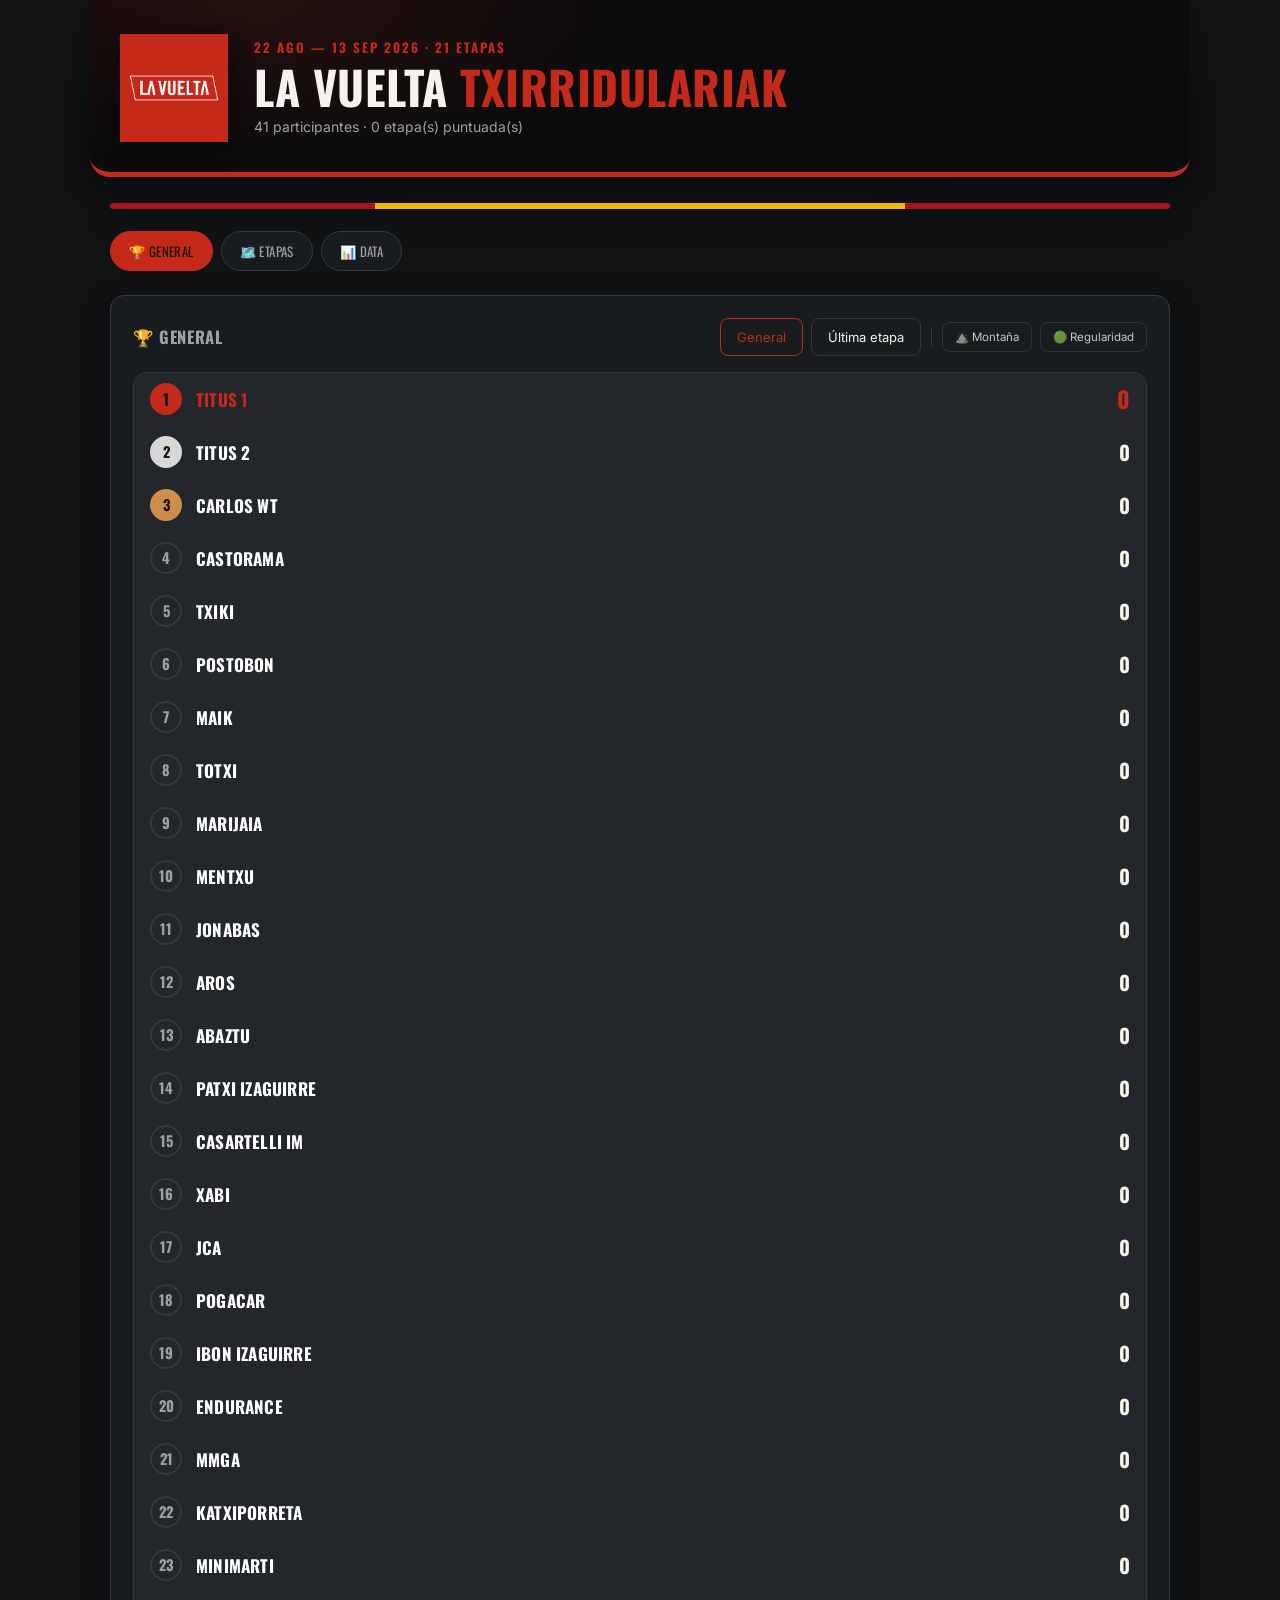
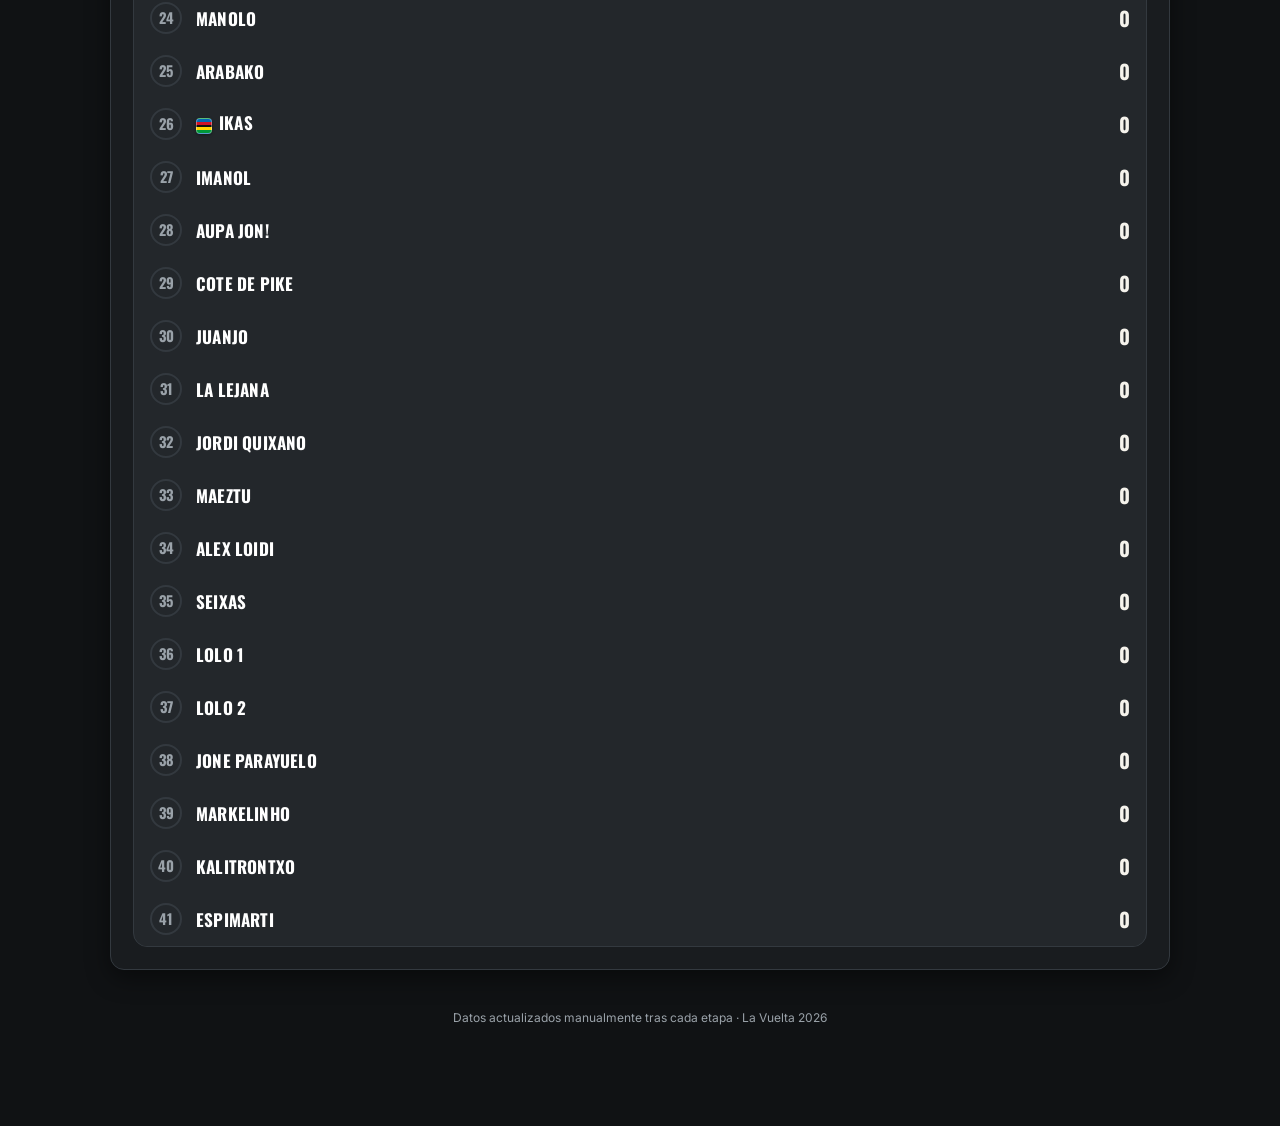
==== index.html @ 0da2d160 "Add files via upload" ====
<!DOCTYPE html>
<html lang="es">
<head>
<meta charset="UTF-8">
<meta name="viewport" content="width=device-width, initial-scale=1.0, viewport-fit=cover">
<title>Porra La Vuelta 2026</title>
<link rel="icon" href="[data-uri]">
<link rel="stylesheet" href="estilo.css">
</head>
<body>
<div class="envolvente">

  <div class="hero">
    <img class="logo" src="[data-uri]" alt="La Vuelta">
    <div class="hero-texto">
      <div class="fechas-tour">22 ago — 13 sep 2026 · 21 etapas</div>
      <h1 class="titulo-app">LA VUELTA<span> TXIRRIDULARIAK</span></h1>
      <div class="subtitulo" id="subtitulo-estado">Cargando datos...</div>
    </div>
  </div>
  <div class="franja-espana"></div>

  <nav class="pestañas">
    <button class="activa" data-tab="general">🏆 General</button>
    <button data-tab="calendario">🗺️ Etapas</button>
    <button data-tab="data">📊 Data</button>
  </nav>

  <div id="vista-general" class="vista">
    <div class="tarjeta">
      <div style="display:flex; justify-content:space-between; align-items:center; flex-wrap:wrap; gap:10px; margin-bottom:16px;">
        <h2 style="margin:0" id="titulo-clasificacion">🏆 Clasificación</h2>
        <div style="display:flex; gap:8px; flex-wrap:wrap; align-items:center;">
          <button class="secundaria" id="btn-clas-general" onclick="cambiarClasificacion('general')">General</button>
          <button class="secundaria" id="btn-clas-ultima" onclick="cambiarClasificacion('ultima')">Última etapa</button>
          <span style="width:1px; height:20px; background:var(--linea); margin:0 2px;"></span>
          <button class="secundaria menor" id="btn-clas-montana" onclick="cambiarClasificacion('montana')">⛰️ Montaña</button>
          <button class="secundaria menor" id="btn-clas-regularidad" onclick="cambiarClasificacion('regularidad')">🟢 Regularidad</button>
        </div>
      </div>
      <div id="tabla-general">Cargando…</div>
    </div>
  </div>

  <div id="vista-calendario" class="vista" style="display:none">
    <div class="tarjeta">
      <h2>🗺️ Etapas — La Vuelta 2026</h2>
      <div id="lista-calendario" class="lista-calendario">Cargando…</div>
    </div>
    <div class="tarjeta" id="tarjeta-detalle-etapa">
      <h2>🚴 Detalle de la etapa</h2>
      <div class="grid-form" style="margin-bottom:16px; max-width:340px;">
        <select id="selector-etapa"></select>
      </div>
      <div id="detalle-etapa"><p class="mini">Elige una etapa arriba, o haz clic directamente en una del listado.</p></div>
    </div>
  </div>

  <div id="vista-data" class="vista" style="display:none">
    <div class="tarjeta">
      <div style="display:flex; gap:8px; margin-bottom:18px; flex-wrap:wrap;">
        <button class="sub-tab lunares" id="btn-data-kom" onclick="cambiarSubData('kom')">⛰️ KOM</button>
        <button class="sub-tab rojo" id="btn-data-idealteam" onclick="cambiarSubData('idealteam')">🧠 Equipo ideal</button>
        <button class="sub-tab verde" id="btn-data-buscador" onclick="cambiarSubData('buscador')">🔍 ¿Quién tiene a...?</button>
        <button class="sub-tab equipo" id="btn-data-participantes" onclick="cambiarSubData('participantes')">👥 Participantes</button>
        <button class="sub-tab naranja" id="btn-data-sorpresa" onclick="cambiarSubData('sorpresa')">🎁 Sorpresa</button>
        <button class="sub-tab morado" id="btn-data-rentabilidad" onclick="cambiarSubData('rentabilidad')">💰 Rentabilidad</button>
        <button class="sub-tab navy" id="btn-data-var" onclick="cambiarSubData('var')">
          <svg width="17" height="15" viewBox="0 0 18 16" style="vertical-align:middle; margin-right:5px;">
            <rect x="0.5" y="0.5" width="17" height="11.5" rx="1.2" fill="#fff" stroke="#1c3f5f" stroke-width="1.4"/>
            <text x="9" y="9.2" font-size="5.2" font-weight="700" fill="#1c3f5f" text-anchor="middle" font-family="Arial, sans-serif">VAR</text>
            <polygon points="6,12.3 12,12.3 13.5,15.2 4.5,15.2" fill="#1c3f5f"/>
          </svg>VAR
        </button>
        <button class="sub-tab neutro" id="btn-data-sistema" onclick="cambiarSubData('sistema')">📖 Sistema de puntos</button>
      </div>

      <div id="sub-data-kom" class="sub-data">
        <h2 style="margin-top:0">⛰️ Ranking KOM — puntos por corredor</h2>
        <p class="mini" style="margin-top:-8px; margin-bottom:14px;">Quién está sumando más puntos con los criterios de la porra, sea de quien sea su equipo fantasy.</p>
        <div style="display:flex; gap:8px; margin-bottom:16px;">
          <button class="secundaria" id="btn-kom-corredores" onclick="cambiarKom('corredores')">Corredores</button>
          <button class="secundaria" id="btn-kom-equipos" onclick="cambiarKom('equipos')">Equipos</button>
        </div>
        <div id="tabla-kom">Cargando…</div>
      </div>

      <div id="sub-data-idealteam" class="sub-data" style="display:none">
        <h2 style="margin-top:0">🧠 Equipo ideal</h2>
        <p class="mini" style="margin-top:-8px; margin-bottom:14px;">Los 9 corredores (≤2000 pts) + 3 equipos que más puntos habrían dado.</p>
        <div style="display:flex; gap:8px; margin-bottom:16px;">
          <button class="secundaria" id="btn-ideal-etapa" onclick="cambiarModoIdeal('etapa')">De una etapa</button>
          <button class="secundaria" id="btn-ideal-acumulado" onclick="cambiarModoIdeal('acumulado')">Acumulado (Vuelta)</button>
        </div>
        <div class="grid-form" id="selector-ideal-etapa-wrap" style="margin-bottom:16px; max-width:320px;">
          <select id="selector-ideal-etapa" onchange="pintarEquipoIdeal()"></select>
        </div>
        <div id="contenido-equipo-ideal">Cargando…</div>
      </div>

      <div id="sub-data-participantes" class="sub-data" style="display:none">
        <h2 style="margin-top:0">👥 Ficha de participante</h2>
        <div class="grid-form" style="margin-bottom:16px; max-width:320px;">
          <select id="selector-participante"></select>
        </div>
        <div style="display:flex; gap:8px; margin-bottom:16px;">
          <button class="secundaria" id="btn-part-resumen" onclick="cambiarVistaParticipante('resumen')">Resumen</button>
          <button class="secundaria" id="btn-part-equipo" onclick="cambiarVistaParticipante('equipo')">👥 Equipo</button>
          <button class="secundaria" id="btn-part-analitica" onclick="cambiarVistaParticipante('analitica')">📊 Analítica</button>
        </div>
        <div id="detalle-participante"></div>
      </div>

      <div id="sub-data-buscador" class="sub-data" style="display:none">
        <h2 style="margin-top:0">🔍 ¿Qué participantes tienen a...?</h2>
        <p class="mini" style="margin-top:-8px; margin-bottom:14px;">Escribe un corredor real y descubre quién lo lleva en su equipo.</p>
        <div class="grid-form" style="margin-bottom:16px; max-width:320px;">
          <input type="text" id="buscador-corredor" list="lista-corredores-publica" placeholder="Ej: Pogačar" oninput="buscarCorredor()">
          <datalist id="lista-corredores-publica"></datalist>
          <datalist id="lista-equipos-publica"></datalist>
        </div>
        <div id="resultado-buscador"></div>
      </div>

      <div id="sub-data-sorpresa" class="sub-data" style="display:none">
        <h2 style="margin-top:0">🎁 Top 10 corredores SORPRESA</h2>
        <p class="mini" style="margin-top:-8px; margin-bottom:14px;">Corredores que han sumado puntos con los criterios de la porra, pero que <strong>nadie</strong> ha seleccionado en su equipo — puntos que se han quedado sin dueño.</p>
        <div id="tabla-sorpresa">Cargando…</div>
      </div>

      <div id="sub-data-rentabilidad" class="sub-data" style="display:none">
        <h2 style="margin-top:0">💰 Rentabilidad — puntos por precio</h2>
        <p class="mini" style="margin-top:-8px; margin-bottom:14px;">Quién ha dado más puntos por cada punto de precio invertido.</p>
        <div style="display:flex; gap:8px; margin-bottom:16px;">
          <button class="secundaria" id="btn-rent-general" onclick="cambiarRentabilidad('general')">Ranking general</button>
          <button class="secundaria" id="btn-rent-tramo" onclick="cambiarRentabilidad('tramo')">Por tramo de precio</button>
        </div>
        <div id="tabla-rentabilidad">Cargando…</div>
      </div>

      <div id="sub-data-var" class="sub-data" style="display:none">
        <h2 style="margin-top:0">🖥️ VAR — comprobador de puntos</h2>
        <p class="mini" style="margin-top:-8px; margin-bottom:14px;">Repasa etapa a etapa de dónde sale cada punto — de un corredor, un equipo o un participante.</p>
        <div style="display:flex; gap:8px; margin-bottom:14px;">
          <button class="secundaria" id="btn-var-corredor" onclick="cambiarVarTipo('corredor')">Corredor</button>
          <button class="secundaria" id="btn-var-equipo" onclick="cambiarVarTipo('equipo')">Equipo</button>
          <button class="secundaria" id="btn-var-participante" onclick="cambiarVarTipo('participante')">Participante</button>
        </div>
        <div class="grid-form" style="margin-bottom:16px; max-width:320px;">
          <input type="text" id="var-buscar-corredor" list="lista-corredores-publica" placeholder="Ej: Pogačar" oninput="pintarVAR()">
          <input type="text" id="var-buscar-equipo" list="lista-equipos-publica" placeholder="Ej: UAE" oninput="pintarVAR()" style="display:none">
          <select id="var-seleccionar-participante" onchange="pintarVAR()" style="display:none"></select>
        </div>
        <div id="tabla-var">Escribe o elige algo para empezar.</div>
      </div>

      <div id="sub-data-sistema" class="sub-data" style="display:none">
        <h2 style="margin-top:0">📖 Sistema de puntuación</h2>
        <div id="tabla-sistema">Cargando…</div>
      </div>
    </div>
  </div>

  <div id="modal-perfil" class="modal-overlay" style="display:none" onclick="if(event.target===this) cerrarPerfilEtapa()">
    <div class="modal-caja">
      <div class="modal-cabecera">
        <span id="modal-perfil-titulo">Perfil de la etapa</span>
        <button class="modal-cerrar" onclick="cerrarPerfilEtapa()">✕</button>
      </div>
      <div class="modal-cuerpo">
        <img id="modal-perfil-img" src="" alt="Perfil oficial de la etapa" onerror="modalPerfilError()">
        <p class="mini" id="modal-perfil-error" style="display:none; text-align:center;">No se ha podido cargar el perfil oficial ahora mismo. Puedes consultarlo directamente en <a href="https://www.lavuelta.es/es" target="_blank" style="color:var(--rojo)">lavuelta.es</a>.</p>
        <p class="mini" style="text-align:center; margin-top:10px;">Perfil oficial © A.S.O.</p>
      </div>
    </div>
  </div>

  <footer class="pie">Datos actualizados manualmente tras cada etapa · La Vuelta 2026</footer>
</div>

<script src="maestros.js"></script>
<script src="motor-puntos.js"></script>
<script>
let DATOS = null;
let CLASIFICACION = null;
let LIDERES_JERSEY = null;
let KOM_MODO = 'corredores';
let SUB_DATA = 'kom';

const ICONO_TIPO = {
  contrarreloj_equipos: '⏱️',
  contrarreloj_individual: '⏱️',
  montana: '⛰️',
  llana: '🏁',
  ondulada: '〰️',
  media: '🏔️',
  ondulada_final_alto: '〰️⛰️',
};
const NOMBRE_TIPO = {
  contrarreloj_equipos: 'Contrarreloj por equipos',
  contrarreloj_individual: 'Contrarreloj individual',
  montana: 'Montaña',
  llana: 'Llana',
  ondulada: 'Ondulada',
  media: 'Media montaña',
  ondulada_final_alto: 'Ondulada, final en alto',
};

async function cargarDatos(){
  try{
    const res = await fetch('data.json?_=' + Date.now());
    if(!res.ok) throw new Error('No se pudo cargar data.json');
    DATOS = await res.json();
    CLASIFICACION = calcularClasificacion(DATOS);
    LIDERES_JERSEY = calcularLideresJersey(DATOS);
    document.getElementById('subtitulo-estado').textContent =
      `${DATOS.participantes.length} participantes · ${DATOS.resultados.length} etapa(s) puntuada(s)${DATOS.bonusFinal ? ' · Vuelta finalizada' : ''}`;
    pintarGeneral();
    pintarKom();
    pintarSorpresa();
    document.getElementById('btn-rent-general').classList.add('activa');
    pintarRentabilidad();
    llenarSelectorVarParticipante();
    document.getElementById('btn-var-corredor').classList.add('activa');
    pintarSistema();
    pintarCalendario();
    llenarSelectorEtapas();
    llenarSelectorParticipantes();
    document.getElementById('btn-part-resumen').classList.add('activa');
    llenarSelectorIdealEtapa();
    document.getElementById('btn-ideal-etapa').classList.add('activa');
    pintarEquipoIdeal();
  }catch(e){
    document.getElementById('subtitulo-estado').innerHTML =
      `<span style="color:#ff9d9f">Error cargando datos: ${e.message}</span>`;
  }
}

function medalla(pos){
  if(pos===1) return '🥇';
  if(pos===2) return '🥈';
  if(pos===3) return '🥉';
  return pos;
}

// Insignia de broma: "maillot arcoíris" UCI para un participante concreto del grupo,
// + insignias de maillot (general/montaña/regularidad) para quien lidere cada categoría.
function nombreConInsignia(nombre, id){
  let insignias = '';
  if(normaliza(nombre) === 'IKAS'){
    insignias += '<span class="insignia-arcoiris" title="Campeón del mundo UCI (oficioso)"></span>';
  }
  if(id && LIDERES_JERSEY){
    if(LIDERES_JERSEY.general.includes(id)) insignias += '<span class="badge-jersey rojo" title="Líder maillot rojo (más puntos de General)"></span>';
    if(LIDERES_JERSEY.montana.includes(id)) insignias += '<span class="badge-jersey lunares" title="Líder maillot de topos (más puntos de Montaña)"></span>';
    if(LIDERES_JERSEY.regularidad.includes(id)) insignias += '<span class="badge-jersey verde" title="Líder maillot verde (más puntos de Regularidad)"></span>';
  }
  return insignias + nombre;
}

function precioDe(nombre){
  const key = normaliza(nombre);
  const encontrado = Object.keys(PRECIOS_CORREDORES).find(k => normaliza(k) === key);
  return encontrado ? PRECIOS_CORREDORES[encontrado] : 0;
}

function corredoresPorValor(corredores){
  return (corredores||[]).slice().sort((a,b)=>precioDe(b)-precioDe(a));
}

let MODO_CLASIFICACION = 'general';

function cambiarClasificacion(modo){
  MODO_CLASIFICACION = modo;
  pintarGeneral();
}

function calcularPosicionesPrevias(){
  if(!CLASIFICACION.length) return null;
  const n = CLASIFICACION[0].porEtapa.length;
  if(n < 2) return null;
  const previos = CLASIFICACION.map(f => ({ id: f.id, acumuladoPrevio: f.porEtapa[n-2].acumulado }));
  previos.sort((a,b)=> b.acumuladoPrevio - a.acumuladoPrevio);
  const posMap = {};
  previos.forEach((p,i)=> posMap[p.id] = i+1);
  return posMap;
}

function flechaVariacion(actual, previa){
  if(previa == null) return '';
  const delta = previa - actual;
  if(delta > 0) return `<span class="export-flecha subida">▲${delta}</span>`;
  if(delta < 0) return `<span class="export-flecha bajada">▼${Math.abs(delta)}</span>`;
  return `<span class="export-flecha" style="color:var(--texto-tenue)">·</span>`;
}

function etiquetaUltimaEtapa(){
  const etapas = (DATOS.resultados||[]).slice().sort((a,b)=>a.numero-b.numero);
  if(!etapas.length) return null;
  const u = etapas[etapas.length-1];
  return `Etapa ${u.numero}${u.nombre ? ' · '+u.nombre : ''}`;
}

function pintarGeneral(){
  const botones = { general:'btn-clas-general', ultima:'btn-clas-ultima', montana:'btn-clas-montana', regularidad:'btn-clas-regularidad' };
  Object.entries(botones).forEach(([modo, idBtn])=>{
    const btn = document.getElementById(idBtn);
    const activo = MODO_CLASIFICACION === modo;
    btn.style.borderColor = activo ? 'var(--rojo)' : '';
    btn.style.color = activo ? 'var(--rojo)' : '';
  });

  const titulo = document.getElementById('titulo-clasificacion');
  const etiqueta = etiquetaUltimaEtapa();
  if(MODO_CLASIFICACION === 'general') titulo.textContent = '🏆 General' + (etiqueta ? ' tras ' + etiqueta : '');
  else if(MODO_CLASIFICACION === 'ultima') titulo.textContent = '🏆 ' + (etiqueta || 'Última etapa');
  else if(MODO_CLASIFICACION === 'montana') titulo.textContent = '⛰️ Clasificación de la montaña (secundaria)';
  else if(MODO_CLASIFICACION === 'regularidad') titulo.textContent = '🟢 Clasificación de la regularidad (secundaria)';

  const cont = document.getElementById('tabla-general');
  if(!CLASIFICACION.length){ cont.innerHTML = '<p class="mini">Aún no hay participantes cargados.</p>'; return; }

  if(MODO_CLASIFICACION === 'general') pintarClasificacionGeneral(cont);
  else if(MODO_CLASIFICACION === 'ultima') pintarClasificacionUltimaEtapa(cont);
  else pintarClasificacionCategoria(cont, MODO_CLASIFICACION);
}

function pintarClasificacionCategoria(cont, campo){
  if(!DATOS.resultados || !DATOS.resultados.length){
    cont.innerHTML = '<p class="mini">Todavía no hay etapas puntuadas.</p>';
    return;
  }
  const filas = DATOS.participantes.map(p => ({
    id: p.id, nombre: p.nombre,
    puntos: puntosPorCategoriaParticipante(p, DATOS)[campo]
  })).sort((a,b)=>b.puntos-a.puntos);
  filas.forEach((f,i)=>f.posicion=i+1);

  let html = '<div class="lista-clasificacion">';
  filas.forEach(f=>{
    const claseTop = f.posicion<=3 ? 'top'+f.posicion : '';
    html += `<div class="export-fila ${claseTop}">
      <div class="export-rank">${f.posicion}</div>
      <div class="export-nombre">${nombreConInsignia(f.nombre, f.id)}</div>
      <div class="export-puntos">${f.puntos}</div>
    </div>`;
  });
  html += '</div>';
  cont.innerHTML = html;
}

function calcularPuntosIdealAcumulado(){
  const resultado = calcularEquipoIdealAcumulado(DATOS, 2000, 9);
  if(!resultado) return 0;
  const equipos = mejoresEquiposAcumulado(DATOS, 3);
  return resultado.totalPuntos + equipos.reduce((s,e)=>s+e.puntos, 0);
}

function calcularPuntosIdealEtapa(etapa, tabla){
  const resultado = calcularEquipoIdealEtapa(etapa, tabla, 2000, 9);
  if(!resultado) return 0;
  const equipos = mejoresEquiposEtapa(etapa, tabla, 3);
  return resultado.totalPuntos + equipos.reduce((s,e)=>s+e.puntos, 0);
}

function pctIdealHTML(puntos, puntosIdeal){
  if(!puntosIdeal) return '';
  const pct = Math.round((puntos / puntosIdeal) * 100);
  return `<div class="export-pct">${pct}% del ideal</div>`;
}

function pintarClasificacionGeneral(cont){
  const posMap = calcularPosicionesPrevias();
  const puntosIdeal = DATOS.resultados && DATOS.resultados.length ? calcularPuntosIdealAcumulado() : 0;
  let html = '<div class="lista-clasificacion">';
  CLASIFICACION.forEach(f=>{
    const claseTop = f.posicion<=3 ? 'top'+f.posicion : '';
    const flecha = posMap ? flechaVariacion(f.posicion, posMap[f.id]) : '';
    html += `<div class="export-fila fila-clicable ${claseTop}" onclick="toggleDetalleGeneral('${f.id}')">
      <div class="export-rank">${f.posicion}</div>
      <div class="export-nombre">${nombreConInsignia(f.nombre, f.id)}${flecha}</div>
      <div class="export-puntos-wrap"><div class="export-puntos">${f.total}</div>${pctIdealHTML(f.total, puntosIdeal)}</div>
    </div>
    <div id="detalle-gen-${f.id}" class="detalle-expandible" style="display:none"><div id="detalle-gen-cont-${f.id}"></div></div>`;
  });
  html += '</div>';
  cont.innerHTML = html;
}

function toggleDetalleGeneral(id){
  const fila = document.getElementById('detalle-gen-'+id);
  const contDet = document.getElementById('detalle-gen-cont-'+id);
  if(fila.style.display !== 'none'){ fila.style.display = 'none'; return; }
  fila.style.display = 'block';
  if(!contDet.dataset.cargado){
    const participante = CLASIFICACION.find(f=>f.id===id);
    const detalle = detalleContribucionGeneral(participante, DATOS);
    let h = '<div class="desglose-equipo">';
    detalle.forEach(d=>{
      h += `<div class="fila-desglose"><span>${d.tipo==='equipo' ? '🚩' : '🚴'} ${d.nombre}</span><span class="total-puntos">${d.puntos}</span></div>`;
    });
    h += '</div>';
    contDet.innerHTML = h;
    contDet.dataset.cargado = '1';
  }
}

function pintarClasificacionUltimaEtapa(cont){
  const etapas = (DATOS.resultados||[]).slice().sort((a,b)=>a.numero-b.numero);
  if(!etapas.length){ cont.innerHTML = '<p class="mini">Todavía no hay ninguna etapa puntuada.</p>'; return; }
  const ultima = etapas[etapas.length-1];
  const tabla = obtenerTablaPuntos(DATOS);
  const filasDia = DATOS.participantes.map(p=>{
    const {total, detalle} = puntosEtapaParticipante(p, ultima, tabla);
    return {id:p.id, nombre:p.nombre, total, detalle};
  }).sort((a,b)=>b.total-a.total);
  filasDia.forEach((f,i)=>f.posicion=i+1);
  window._ultimaEtapaFilas = filasDia;
  window._ultimaEtapaObjeto = ultima;
  const puntosIdealDia = calcularPuntosIdealEtapa(ultima, tabla);

  let html = '<div class="lista-clasificacion">';
  filasDia.forEach(f=>{
    const claseTop = f.posicion<=3 ? 'top'+f.posicion : '';
    html += `<div class="export-fila fila-clicable ${claseTop}" onclick="toggleDetalleUltima('${f.id}')">
      <div class="export-rank">${f.posicion}</div>
      <div class="export-nombre">${nombreConInsignia(f.nombre, f.id)}</div>
      <div class="export-puntos-wrap"><div class="export-puntos">${f.total}</div>${pctIdealHTML(f.total, puntosIdealDia)}</div>
    </div>
    <div id="detalle-ult-${f.id}" class="detalle-expandible" style="display:none"><div id="detalle-ult-cont-${f.id}"></div></div>`;
  });
  html += '</div>';
  cont.innerHTML = html;
}

function toggleDetalleUltima(id){
  const fila = document.getElementById('detalle-ult-'+id);
  const contDet = document.getElementById('detalle-ult-cont-'+id);
  if(fila.style.display !== 'none'){ fila.style.display = 'none'; return; }
  fila.style.display = 'block';
  if(!contDet.dataset.cargado){
    const participante = DATOS.participantes.find(p=>p.id===id);
    const detalle = detalleContribucionEtapa(participante, window._ultimaEtapaObjeto, obtenerTablaPuntos(DATOS));
    let h = '<div class="desglose-equipo">';
    detalle.forEach(d=>{
      h += `<div class="fila-desglose"><span>${d.tipo==='equipo' ? '🚩' : '🚴'} ${d.nombre}</span><span class="total-puntos">${d.puntos}</span></div>`;
    });
    h += '</div>';
    contDet.innerHTML = h;
    contDet.dataset.cargado = '1';
  }
}

// ============ DATA: sub-navegación interna ============
function cambiarSubData(sub){
  SUB_DATA = sub;
  ['kom','idealteam','participantes','buscador','sorpresa','rentabilidad','var','sistema'].forEach(s=>{
    document.getElementById('sub-data-'+s).style.display = (s===sub) ? 'block' : 'none';
    document.getElementById('btn-data-'+s).classList.toggle('activa', s===sub);
  });
}

function cambiarKom(modo){
  KOM_MODO = modo;
  pintarKom();
}

function pintarKom(){
  document.getElementById('btn-kom-corredores').style.borderColor = KOM_MODO==='corredores' ? 'var(--rojo)' : '';
  document.getElementById('btn-kom-corredores').style.color = KOM_MODO==='corredores' ? 'var(--rojo)' : '';
  document.getElementById('btn-kom-equipos').style.borderColor = KOM_MODO==='equipos' ? 'var(--rojo)' : '';
  document.getElementById('btn-kom-equipos').style.color = KOM_MODO==='equipos' ? 'var(--rojo)' : '';

  const cont = document.getElementById('tabla-kom');
  if(!DATOS.resultados.length){
    cont.innerHTML = '<p class="mini">Todavía no hay etapas puntuadas — el ranking aparecerá en cuanto metas la primera.</p>';
    return;
  }

  if(KOM_MODO === 'corredores'){
    const ranking = rankingCorredores(DATOS).slice(0, 40);
    let html2 = '<table><thead><tr><th></th><th>Corredor</th><th class="mini" style="font-weight:400">Desglose</th><th style="text-align:right">Puntos</th></tr></thead><tbody>';
    ranking.forEach(f=>{
      const claseTop = f.posicion<=3 ? 'top'+f.posicion : '';
      const desglose = [];
      if(f.etapa) desglose.push(`🚴 ${f.etapa}`);
      if(f.general) desglose.push(`👑 ${f.general}`);
      if(f.puntos) desglose.push(`🟢 ${f.puntos}`);
      if(f.montana) desglose.push(`🔴 ${f.montana}`);
      if(f.bonus) desglose.push(`🏁 ${f.bonus}`);
      html2 += `<tr class="${f.posicion===1?'fila-lider':''}">
        <td class="pos ${claseTop}">${medalla(f.posicion)}</td>
        <td><strong>${f.nombre}</strong></td>
        <td class="mini">${desglose.join(' · ')}</td>
        <td style="text-align:right" class="total-puntos">${f.total}</td>
      </tr>`;
    });
    html2 += '</tbody></table>';
    cont.innerHTML = html2;
  } else {
    const ranking = rankingEquipos(DATOS);
    let html2 = '<table><thead><tr><th></th><th>Equipo</th><th class="mini" style="font-weight:400">Desglose</th><th style="text-align:right">Puntos</th></tr></thead><tbody>';
    ranking.forEach(f=>{
      const claseTop = f.posicion<=3 ? 'top'+f.posicion : '';
      const desglose = [];
      if(f.diaria) desglose.push(`🚩 diario ${f.diaria}`);
      if(f.bonus) desglose.push(`🏁 final ${f.bonus}`);
      html2 += `<tr class="${f.posicion===1?'fila-lider':''}">
        <td class="pos ${claseTop}">${medalla(f.posicion)}</td>
        <td><strong>${f.nombre}</strong></td>
        <td class="mini">${desglose.join(' · ')}</td>
        <td style="text-align:right" class="total-puntos">${f.total}</td>
      </tr>`;
    });
    html2 += '</tbody></table>';
    cont.innerHTML = html2;
  }
}

// ============ SORPRESA: corredores que puntúan pero nadie tiene ============
function pintarSorpresa(){
  const cont = document.getElementById('tabla-sorpresa');
  if(!DATOS.resultados || !DATOS.resultados.length){
    cont.innerHTML = '<p class="mini">Todavía no hay etapas puntuadas.</p>';
    return;
  }
  const seleccionados = new Set();
  DATOS.participantes.forEach(p => (p.corredores||[]).forEach(c => seleccionados.add(normaliza(c))));

  const ranking = rankingCorredores(DATOS)
    .filter(r => !seleccionados.has(normaliza(r.nombre)))
    .slice(0, 10);

  if(!ranking.length){
    cont.innerHTML = '<p class="mini">De momento, todos los corredores que han puntuado están en algún equipo. ¡Ni una sorpresa!</p>';
    return;
  }

  let html = '<table><thead><tr><th></th><th>Corredor</th><th class="mini" style="font-weight:400">Desglose</th><th style="text-align:right">Puntos</th></tr></thead><tbody>';
  ranking.forEach((f, i)=>{
    const pos = i+1;
    const claseTop = pos<=3 ? 'top'+pos : '';
    const desglose = [];
    if(f.etapa) desglose.push(`🚴 ${f.etapa}`);
    if(f.general) desglose.push(`👑 ${f.general}`);
    if(f.puntos) desglose.push(`🟢 ${f.puntos}`);
    if(f.montana) desglose.push(`🔴 ${f.montana}`);
    if(f.bonus) desglose.push(`🏁 ${f.bonus}`);
    html += `<tr class="${pos===1?'fila-lider':''}">
      <td class="pos ${claseTop}">${medalla(pos)}</td>
      <td><strong>${f.nombre}</strong></td>
      <td class="mini">${desglose.join(' · ')}</td>
      <td style="text-align:right" class="total-puntos">${f.total}</td>
    </tr>`;
  });
  html += '</tbody></table>';
  cont.innerHTML = html;
}

// ============ RENTABILIDAD: puntos por precio invertido ============
let MODO_RENTABILIDAD = 'general';

function cambiarRentabilidad(modo){
  MODO_RENTABILIDAD = modo;
  document.getElementById('btn-rent-general').classList.toggle('activa', modo==='general');
  document.getElementById('btn-rent-tramo').classList.toggle('activa', modo==='tramo');
  pintarRentabilidad();
}

function pintarRentabilidad(){
  const cont = document.getElementById('tabla-rentabilidad');
  if(!DATOS.resultados || !DATOS.resultados.length){
    cont.innerHTML = '<p class="mini">Todavía no hay etapas puntuadas.</p>';
    return;
  }

  if(MODO_RENTABILIDAD === 'general'){
    const ranking = rankingCorredores(DATOS)
      .map(r => ({ nombre: r.nombre, puntos: r.total, precio: precioDe(r.nombre) }))
      .filter(r => r.precio > 0)
      .map(r => ({ ...r, ratio: (r.puntos / r.precio) * 100 }))
      .sort((a,b) => b.ratio - a.ratio)
      .slice(0, 20);

    let html = '<table><thead><tr><th></th><th>Corredor</th><th style="text-align:right">Precio</th><th style="text-align:right">Puntos</th><th style="text-align:right">Por 100 invertidos</th></tr></thead><tbody>';
    ranking.forEach((r,i)=>{
      const pos = i+1;
      html += `<tr class="${pos===1?'fila-lider':''}">
        <td class="pos ${pos<=3?'top'+pos:''}">${medalla(pos)}</td>
        <td><strong>${r.nombre}</strong></td>
        <td style="text-align:right" class="mini">${r.precio}</td>
        <td style="text-align:right" class="mini">${r.puntos}</td>
        <td style="text-align:right" class="total-puntos">${r.ratio.toFixed(1)}</td>
      </tr>`;
    });
    html += '</tbody></table>';
    cont.innerHTML = html;
  } else {
    const mapaPuntos = {};
    rankingCorredores(DATOS).forEach(r => { mapaPuntos[normaliza(r.nombre)] = r.total; });

    const porTramo = {};
    CORREDORES_MAESTRO.forEach(nombre => {
      const precio = PRECIOS_CORREDORES[nombre];
      if(!precio) return;
      const puntos = mapaPuntos[normaliza(nombre)] || 0;
      if(!porTramo[precio] || puntos > porTramo[precio].puntos){
        porTramo[precio] = { nombre, puntos };
      }
    });

    const tramos = Object.keys(porTramo).map(Number).sort((a,b)=>a-b);
    let html = '<table><thead><tr><th style="text-align:right">Precio</th><th>Mejor corredor de ese precio</th><th style="text-align:right">Puntos</th></tr></thead><tbody>';
    tramos.forEach(precio=>{
      const t = porTramo[precio];
      html += `<tr>
        <td style="text-align:right" class="mini">${precio}</td>
        <td><strong>${t.nombre}</strong></td>
        <td style="text-align:right" class="total-puntos">${t.puntos}</td>
      </tr>`;
    });
    html += '</tbody></table>';
    cont.innerHTML = html;
  }
}

// ============ VAR: comprobador etapa a etapa ============
let VAR_TIPO = 'corredor';

function llenarSelectorVarParticipante(){
  const sel = document.getElementById('var-seleccionar-participante');
  if(!DATOS.participantes.length){ sel.innerHTML = '<option>Sin participantes</option>'; return; }
  sel.innerHTML = DATOS.participantes.map(p=>`<option value="${p.id}">${p.nombre}</option>`).join('');
}

function cambiarVarTipo(tipo){
  VAR_TIPO = tipo;
  ['corredor','equipo','participante'].forEach(t=>{
    document.getElementById('btn-var-'+t).classList.toggle('activa', t===tipo);
  });
  document.getElementById('var-buscar-corredor').style.display = tipo==='corredor' ? 'block' : 'none';
  document.getElementById('var-buscar-equipo').style.display = tipo==='equipo' ? 'block' : 'none';
  document.getElementById('var-seleccionar-participante').style.display = tipo==='participante' ? 'block' : 'none';
  pintarVAR();
}

// Busca a un corredor/equipo en un listado (top10/top5) y devuelve SU POSICIÓN
// dentro de ese listado además de los puntos que le tocan por estar ahí.
function posicionYPuntos(lista, nombre, tabla){
  if(!lista || !lista.length) return null;
  const objetivo = normaliza(nombre);
  const idx = lista.findIndex(n => normaliza(n) === objetivo);
  if(idx === -1 || idx >= tabla.length) return null;
  return { posicion: idx + 1, puntos: tabla[idx] };
}

// Desglose de UN corredor en UNA etapa, categoría a categoría, con posición en cada una
function contribucionesCorredorEtapa(nombre, etapaResultado, tabla){
  const partes = [];
  const rE = posicionYPuntos(etapaResultado.etapa, nombre, tabla.etapa); if(rE) partes.push({ icono:'🚴', cat:'Etapa', ...rE });
  const rG = posicionYPuntos(etapaResultado.general, nombre, tabla.generalDiaria); if(rG) partes.push({ icono:'👑', cat:'General', ...rG });
  const rP = posicionYPuntos(etapaResultado.puntos, nombre, tabla.regularidadDiaria); if(rP) partes.push({ icono:'🟢', cat:'Regularidad', ...rP });
  const rM = posicionYPuntos(etapaResultado.montana, nombre, tabla.montanaDiaria); if(rM) partes.push({ icono:'🔴', cat:'Montaña', ...rM });
  return partes;
}

// Igual, pero para un equipo (clasificación de equipos + etapa CRE si aplica)
function contribucionesEquipoEtapa(nombre, etapaResultado, tabla){
  const partes = [];
  const rEq = posicionYPuntos(etapaResultado.equipos, nombre, tabla.equiposDiaria); if(rEq) partes.push({ icono:'🚩', cat:'Equipos', ...rEq });
  const rCRE = posicionYPuntos(etapaResultado.etapaEquipos, nombre, tabla.etapa); if(rCRE) partes.push({ icono:'🚴', cat:'Etapa (CRE)', ...rCRE });
  return partes;
}

function formatoPartes(partes){
  return partes.map(p => `${p.icono} ${p.cat} (${p.posicion}º) +${p.puntos}`).join(' · ');
}

function pintarVAR(){
  const cont = document.getElementById('tabla-var');
  if(!DATOS.resultados || !DATOS.resultados.length){
    cont.innerHTML = '<p class="mini">Todavía no hay etapas puntuadas.</p>';
    return;
  }
  const tabla = obtenerTablaPuntos(DATOS);
  const etapas = DATOS.resultados.slice().sort((a,b)=>a.numero-b.numero);

  if(VAR_TIPO === 'corredor'){
    const nombre = document.getElementById('var-buscar-corredor').value.trim();
    if(!nombre){ cont.innerHTML = '<p class="mini">Escribe el nombre de un corredor.</p>'; return; }
    let acumulado = 0, huboAlguno = false;
    let html = '<table><thead><tr><th>Etapa</th><th>De dónde salen (con su posición)</th><th style="text-align:right">Pts día</th><th style="text-align:right">Acumulado</th></tr></thead><tbody>';
    etapas.forEach(e=>{
      const partes = contribucionesCorredorEtapa(nombre, e, tabla);
      const total = partes.reduce((s,p)=>s+p.puntos, 0);
      if(total>0) huboAlguno = true;
      acumulado += total;
      html += `<tr><td>${e.numero}${e.nombre ? ' · '+e.nombre : ''}</td><td class="mini">${formatoPartes(partes) || '—'}</td><td style="text-align:right">${total || '—'}</td><td style="text-align:right" class="total-puntos">${acumulado}</td></tr>`;
    });
    if(DATOS.bonusFinal){
      const bf = DATOS.bonusFinal;
      const partesF = [];
      const rGF = posicionYPuntos(bf.general, nombre, tabla.generalFinal); if(rGF) partesF.push({ icono:'👑', cat:'General final', ...rGF });
      const rPF = posicionYPuntos(bf.puntos, nombre, tabla.regularidadFinal); if(rPF) partesF.push({ icono:'🟢', cat:'Regularidad final', ...rPF });
      const rMF = posicionYPuntos(bf.montana, nombre, tabla.montanaFinal); if(rMF) partesF.push({ icono:'🔴', cat:'Montaña final', ...rMF });
      const totalF = partesF.reduce((s,p)=>s+p.puntos, 0);
      if(totalF > 0){
        huboAlguno = true;
        acumulado += totalF;
        html += `<tr class="fila-lider"><td><strong>Bonus final</strong></td><td class="mini">${formatoPartes(partesF)}</td><td style="text-align:right">${totalF}</td><td style="text-align:right" class="total-puntos">${acumulado}</td></tr>`;
      }
    }
    html += '</tbody></table>';
    if(!huboAlguno) html = `<p class="mini">"${nombre}" no ha puntuado en ninguna etapa (o el nombre no coincide con tu Excel — revisa la ortografía).</p>` + html;
    cont.innerHTML = html;

  } else if(VAR_TIPO === 'equipo'){
    const nombre = document.getElementById('var-buscar-equipo').value.trim();
    if(!nombre){ cont.innerHTML = '<p class="mini">Escribe el nombre de un equipo.</p>'; return; }
    let acumulado = 0, huboAlguno = false;
    let html = '<table><thead><tr><th>Etapa</th><th>De dónde salen (con su posición)</th><th style="text-align:right">Pts día</th><th style="text-align:right">Acumulado</th></tr></thead><tbody>';
    etapas.forEach(e=>{
      const partes = contribucionesEquipoEtapa(nombre, e, tabla);
      const total = partes.reduce((s,p)=>s+p.puntos, 0);
      if(total>0) huboAlguno = true;
      acumulado += total;
      html += `<tr><td>${e.numero}${e.nombre ? ' · '+e.nombre : ''}</td><td class="mini">${formatoPartes(partes) || '—'}</td><td style="text-align:right">${total || '—'}</td><td style="text-align:right" class="total-puntos">${acumulado}</td></tr>`;
    });
    if(DATOS.bonusFinal){
      const rEqF = posicionYPuntos(DATOS.bonusFinal.equipos, nombre, tabla.equiposFinal);
      if(rEqF){
        huboAlguno = true;
        acumulado += rEqF.puntos;
        html += `<tr class="fila-lider"><td><strong>Bonus final</strong></td><td class="mini">🚩 Equipos final (${rEqF.posicion}º) +${rEqF.puntos}</td><td style="text-align:right">${rEqF.puntos}</td><td style="text-align:right" class="total-puntos">${acumulado}</td></tr>`;
      }
    }
    html += '</tbody></table>';
    if(!huboAlguno) html = `<p class="mini">"${nombre}" no ha puntuado en ninguna etapa (o el nombre no coincide con tu Excel — revisa la ortografía).</p>` + html;
    cont.innerHTML = html;

  } else {
    const id = document.getElementById('var-seleccionar-participante').value;
    const participante = DATOS.participantes.find(p=>p.id===id);
    if(!participante){ cont.innerHTML = '<p class="mini">Elige un participante.</p>'; return; }
    let acumulado = 0;
    let html = '<table><thead><tr><th>Etapa</th><th>De dónde salen — corredor a corredor, categoría a categoría</th><th style="text-align:right">Pts día</th><th style="text-align:right">Acumulado</th></tr></thead><tbody>';
    etapas.forEach(e=>{
      const bloques = [];
      let total = 0;
      (participante.corredores || []).forEach(corredor=>{
        const partes = contribucionesCorredorEtapa(corredor, e, tabla);
        if(partes.length){
          const subtotal = partes.reduce((s,p)=>s+p.puntos, 0);
          total += subtotal;
          bloques.push(`<div style="margin-bottom:4px;"><strong>🚴 ${corredor}</strong>: ${formatoPartes(partes)} <span class="mini">(=${subtotal})</span></div>`);
        }
      });
      (participante.equipos || []).forEach(equipo=>{
        const partes = contribucionesEquipoEtapa(equipo, e, tabla);
        if(partes.length){
          const subtotal = partes.reduce((s,p)=>s+p.puntos, 0);
          total += subtotal;
          bloques.push(`<div style="margin-bottom:4px;"><strong>🚩 ${equipo}</strong>: ${formatoPartes(partes)} <span class="mini">(=${subtotal})</span></div>`);
        }
      });
      acumulado += total;
      html += `<tr><td>${e.numero}${e.nombre ? ' · '+e.nombre : ''}</td><td class="mini">${bloques.join('') || '—'}</td><td style="text-align:right">${total || '—'}</td><td style="text-align:right" class="total-puntos">${acumulado}</td></tr>`;
    });
    if(DATOS.bonusFinal){
      const bf = DATOS.bonusFinal;
      const bloquesF = [];
      let totalF = 0;
      (participante.corredores || []).forEach(corredor=>{
        const partesF = [];
        const rGF = posicionYPuntos(bf.general, corredor, tabla.generalFinal); if(rGF) partesF.push({ icono:'👑', cat:'General final', ...rGF });
        const rPF = posicionYPuntos(bf.puntos, corredor, tabla.regularidadFinal); if(rPF) partesF.push({ icono:'🟢', cat:'Regularidad final', ...rPF });
        const rMF = posicionYPuntos(bf.montana, corredor, tabla.montanaFinal); if(rMF) partesF.push({ icono:'🔴', cat:'Montaña final', ...rMF });
        if(partesF.length){
          const subtotal = partesF.reduce((s,p)=>s+p.puntos,0);
          totalF += subtotal;
          bloquesF.push(`<div style="margin-bottom:4px;"><strong>🚴 ${corredor}</strong>: ${formatoPartes(partesF)} <span class="mini">(=${subtotal})</span></div>`);
        }
      });
      (participante.equipos || []).forEach(equipo=>{
        const rEqF = posicionYPuntos(bf.equipos, equipo, tabla.equiposFinal);
        if(rEqF){
          totalF += rEqF.puntos;
          bloquesF.push(`<div style="margin-bottom:4px;"><strong>🚩 ${equipo}</strong>: 🚩 Equipos final (${rEqF.posicion}º) +${rEqF.puntos}</div>`);
        }
      });
      if(totalF > 0){
        acumulado += totalF;
        html += `<tr class="fila-lider"><td><strong>Bonus final</strong></td><td class="mini">${bloquesF.join('')}</td><td style="text-align:right">${totalF}</td><td style="text-align:right" class="total-puntos">${acumulado}</td></tr>`;
      }
    }
    html += '</tbody></table>';
    cont.innerHTML = html;
  }
}

function filaPuntos(etiqueta, valores){
  return `<div class="fila-etapa" style="grid-template-columns: 1fr; gap:6px; cursor:default;">
    <div><strong>${etiqueta}</strong></div>
    <div class="mini">${valores.map((v,i)=>`${i+1}º: ${v}`).join(' · ')}</div>
  </div>`;
}

function pintarSistema(){
  const cont = document.getElementById('tabla-sistema');
  const tabla = obtenerTablaPuntos(DATOS);
  let html = '';
  html += '<h3 class="mini" style="text-transform:uppercase; letter-spacing:.4px; color:var(--texto); font-family:Oswald,sans-serif; margin-bottom:10px;">Cada etapa (se suma cada día)</h3>';
  html += '<div class="lista-calendario" style="margin-bottom:22px;">';
  html += filaPuntos('🚴 Etapa (top 10)', tabla.etapa);
  html += filaPuntos('👑 Clasificación general (top 10)', tabla.generalDiaria);
  html += filaPuntos('🟢 Regularidad / puntos (top 5)', tabla.regularidadDiaria);
  html += filaPuntos('🔴 KOM / montaña (top 5)', tabla.montanaDiaria);
  html += filaPuntos('🚩 Equipos (top 5)', tabla.equiposDiaria);
  html += '</div>';

  html += '<h3 class="mini" style="text-transform:uppercase; letter-spacing:.4px; color:var(--texto); font-family:Oswald,sans-serif; margin-bottom:10px;">Bonus final (solo una vez, al acabar la Vuelta)</h3>';
  html += '<div class="lista-calendario">';
  html += filaPuntos('👑 General final (top 10)', tabla.generalFinal);
  html += filaPuntos('🟢 Regularidad final (top 5)', tabla.regularidadFinal);
  html += filaPuntos('🔴 Montaña final (top 5)', tabla.montanaFinal);
  html += filaPuntos('🚩 Equipos final (top 5)', tabla.equiposFinal);
  html += '</div>';

  html += `<div class="aviso info" style="margin-top:18px;">
    <strong>⚠️ Regla de la última etapa:</strong> el día final de París solo puntúa la "Etapa" (quién gana esa etapa concreta).
    General, Regularidad, KOM y Equipos ya no se puntúan como "líder del día" — en su lugar se aplica una única vez el
    <strong>Bonus final</strong> con las clasificaciones definitivas de la Vuelta.
  </div>`;

  cont.innerHTML = html;
}

function formateaFecha(iso){
  const [y,m,d] = iso.split('-');
  return `${d}/${m}`;
}

function pintarCalendario(){
  const cont = document.getElementById('lista-calendario');
  const calendario = DATOS.calendario || [];
  const descansos = DATOS.descansos || [];
  if(!calendario.length){ cont.innerHTML = '<p class="mini">Calendario no disponible.</p>'; return; }

  const hoyISO = new Date().toISOString().slice(0,10);
  const numerosConResultado = new Set((DATOS.resultados||[]).filter(r => r.etapa && r.etapa.length).map(r=>r.numero));

  let html = '';
  calendario.forEach((e, idx)=>{
    if(idx > 0){
      const anterior = calendario[idx-1];
      const descansoEntreMedias = descansos.find(d => d.fecha > anterior.fecha && d.fecha < e.fecha);
      if(descansoEntreMedias){
        html += `<div class="fila-descanso">💤 Día de descanso · ${descansoEntreMedias.lugar}</div>`;
      }
    }

    const esHoy = e.fecha === hoyISO;
    const completada = numerosConResultado.has(e.numero);
    let claseEstado = 'futura', textoEstado = 'Próxima';
    if(esHoy){ claseEstado='hoy'; textoEstado='Hoy'; }
    else if(completada){ claseEstado='hecha'; textoEstado='Completada'; }
    else if(e.fecha < hoyISO){ claseEstado='hecha'; textoEstado='Disputada'; }

    html += `<div class="fila-etapa ${esHoy?'es-hoy':''} ${completada?'completada':''}" onclick="irAEtapa(${e.numero})">
      <div class="num-etapa">${e.numero}</div>
      <div class="icono-tipo" title="Ver perfil oficial" onclick="event.stopPropagation(); mostrarPerfilEtapa(${e.numero}, '${e.salida.replace(/'/g,"\\'")} → ${e.meta.replace(/'/g,"\\'")}')">${ICONO_TIPO[e.tipo]||'🚴'}</div>
      <div class="ruta">${e.salida} → ${e.meta}<span class="fecha">${e.dia} ${formateaFecha(e.fecha)} · ${NOMBRE_TIPO[e.tipo]||''}</span></div>
      <div class="km">${e.km} km</div>
      <div class="estado ${claseEstado}">${textoEstado}</div>
    </div>`;
  });
  cont.innerHTML = html;
}

// Clic en una etapa del calendario → muestra su desglose en la misma pestaña "Etapas"
function irAEtapa(numero){
  const existe = DATOS.resultados.some(r => r.numero === numero);
  const sel = document.getElementById('selector-etapa');
  if(existe){
    sel.value = numero;
    pintarEtapa(numero);
  } else {
    document.getElementById('detalle-etapa').innerHTML =
      `<p class="mini">Todavía no se han metido resultados para la etapa ${numero}. En cuanto el admin los publique, aparecerán aquí.</p>`;
  }
  document.getElementById('tarjeta-detalle-etapa').scrollIntoView({behavior:'smooth', block:'start'});
}

function llenarSelectorEtapas(){
  const sel = document.getElementById('selector-etapa');
  const etapas = (DATOS.resultados||[]).slice().sort((a,b)=>a.numero-b.numero);
  if(!etapas.length){ sel.innerHTML = '<option>No hay etapas registradas todavía</option>'; document.getElementById('detalle-etapa').innerHTML=''; return; }
  sel.innerHTML = etapas.map(e=>`<option value="${e.numero}">Etapa ${e.numero}${e.nombre ? ' · '+e.nombre : ''}</option>`).join('');
  sel.value = Math.max(...etapas.map(e=>e.numero));
  sel.onchange = ()=>pintarEtapa(parseInt(sel.value));
  pintarEtapa(parseInt(sel.value));
}

// Muestra una lista oficial (top10/top5) con posición, nombre y puntos otorgados,
// para poder contrastar contra la fuente (lavuelta.es / procyclingstats) de un vistazo.
function listaCategoria(titulo, lista, tabla, claseColor){
  if(!lista || !lista.length){
    return `<div class="tarjeta" style="padding:14px 16px; margin-bottom:12px;">
      <div class="pastilla ${claseColor}" style="margin-bottom:8px;">${titulo}</div>
      <p class="mini" style="margin:0;">Sin datos para esta etapa.</p>
    </div>`;
  }
  let filas = lista.map((nombre, idx)=>{
    const pts = idx < tabla.length ? tabla[idx] : 0;
    return `<tr><td class="pos">${idx+1}</td><td>${nombre}</td><td style="text-align:right" class="total-puntos">${pts>0?'+'+pts:'—'}</td></tr>`;
  }).join('');
  return `<div class="tarjeta" style="padding:14px 16px; margin-bottom:12px;">
    <div class="pastilla ${claseColor}" style="margin-bottom:10px;">${titulo}</div>
    <table><tbody>${filas}</tbody></table>
  </div>`;
}

function pintarEtapa(numero){
  const etapa = DATOS.resultados.find(r=>r.numero===numero);
  const cont = document.getElementById('detalle-etapa');
  if(!etapa){ cont.innerHTML=''; return; }
  const tabla = obtenerTablaPuntos(DATOS);
  window._etapaActualObjeto = etapa;

  const filasDia = DATOS.participantes.map(p=>{
    const {total} = puntosEtapaParticipante(p, etapa, tabla);
    return {id:p.id, nombre:p.nombre, total};
  }).sort((a,b)=>b.total-a.total);
  filasDia.forEach((f,i)=>f.posicion=i+1);

  let html = '<p class="mini" style="margin-bottom:14px;">Listados oficiales tal cual se metieron, para poder contrastar con la fuente:</p>';
  html += '<div style="display:grid; grid-template-columns: repeat(auto-fit, minmax(260px,1fr)); gap:0 16px;">';
  html += listaCategoria('🚴 ETAPA', etapa.etapa, tabla.etapa, 'rojo');
  if(etapa.etapaEquipos && etapa.etapaEquipos.length){
    html += listaCategoria('🚴 ETAPA (equipos · CRE)', etapa.etapaEquipos, tabla.etapa, 'rojo');
  }
  html += listaCategoria('🟢 REGULARIDAD', etapa.puntos, tabla.regularidadDiaria, 'verde');
  html += listaCategoria('🔴 KOM (montaña)', etapa.montana, tabla.montanaDiaria, 'lunares');
  html += listaCategoria('👑 GENERAL', etapa.general, tabla.generalDiaria, 'rojo');
  html += listaCategoria('🚩 EQUIPOS', etapa.equipos, tabla.equiposDiaria, 'equipo');
  html += '</div>';

  html += `<h3 style="text-transform:uppercase; letter-spacing:.4px; color:var(--texto); font-family:Oswald,sans-serif; font-size:15px; margin:20px 0 10px;">🏆 Etapa ${etapa.numero}${etapa.nombre ? ' · '+etapa.nombre : ''} — clasificación de la porra</h3>`;
  html += '<div class="lista-clasificacion">';
  filasDia.forEach(f=>{
    const claseTop = f.posicion<=3 ? 'top'+f.posicion : '';
    html += `<div class="export-fila fila-clicable ${claseTop}" onclick="toggleDetallePorEtapa('${f.id}')">
      <div class="export-rank">${f.posicion}</div>
      <div class="export-nombre">${nombreConInsignia(f.nombre, f.id)}</div>
      <div class="export-puntos">${f.total}</div>
    </div>
    <div id="detalle-pe-${f.id}" class="detalle-expandible" style="display:none"><div id="detalle-pe-cont-${f.id}"></div></div>`;
  });
  html += '</div>';
  cont.innerHTML = html;
}

// ============ EQUIPO IDEAL (mochila: máximo de puntos con ≤2000 y 9 corredores) ============
function puntosCorredorEnEtapa(nombre, etapaResultado, tabla){
  return puntosDeLista(etapaResultado.etapa, nombre, tabla.etapa)
       + puntosDeLista(etapaResultado.general, nombre, tabla.generalDiaria)
       + puntosDeLista(etapaResultado.puntos, nombre, tabla.regularidadDiaria)
       + puntosDeLista(etapaResultado.montana, nombre, tabla.montanaDiaria);
}

// Mochila 0/1 con dos restricciones (presupuesto y nº de corredores exacto):
// dado un listado de candidatos {nombre, precio, puntos}, devuelve la combinación
// de tamaño `tam` con coste <= presupuesto que maximiza la suma de puntos.
function resolverMochila(candidatosBase, presupuesto, tam){
  const candidatos = candidatosBase.filter(c => c.precio > 0 && c.precio <= presupuesto);
  const n = candidatos.length;
  const NEG = -Infinity;
  const capB = presupuesto + 1, capK = tam + 1;

  function crearCapa(){
    const capa = new Array(capK);
    for(let k=0;k<capK;k++) capa[k] = new Float64Array(capB).fill(NEG);
    return capa;
  }

  const capas = new Array(n+1);
  capas[0] = crearCapa();
  capas[0][0][0] = 0;

  for(let i=1;i<=n;i++){
    const item = candidatos[i-1];
    const prev = capas[i-1];
    const capa = crearCapa();
    for(let k=0;k<capK;k++){
      for(let b=0;b<capB;b++){
        let mejor = prev[k][b];
        if(k>=1 && b>=item.precio){
          const conItem = prev[k-1][b-item.precio];
          if(conItem !== NEG && conItem + item.puntos > mejor) mejor = conItem + item.puntos;
        }
        capa[k][b] = mejor;
      }
    }
    capas[i] = capa;
  }

  let mejorB = -1, mejorPuntos = NEG;
  for(let b=0; b<=presupuesto; b++){
    if(capas[n][tam][b] > mejorPuntos){ mejorPuntos = capas[n][tam][b]; mejorB = b; }
  }
  if(mejorB === -1 || mejorPuntos === NEG) return null;

  const equipo = [];
  let k = tam, b = mejorB;
  for(let i=n; i>=1; i--){
    if(k===0) break;
    const item = candidatos[i-1];
    if(b >= item.precio){
      const conItem = capas[i-1][k-1][b-item.precio];
      if(conItem !== NEG && conItem + item.puntos === capas[i][k][b]){
        equipo.push(item);
        b -= item.precio;
        k -= 1;
      }
    }
  }
  equipo.sort((a,b2)=>b2.puntos-a.puntos);
  return { equipo, totalPuntos: mejorPuntos, totalPrecio: equipo.reduce((s,c)=>s+c.precio,0) };
}

function calcularEquipoIdealEtapa(etapaResultado, tabla, presupuesto, tam){
  presupuesto = presupuesto || 2000; tam = tam || 9;
  const candidatos = CORREDORES_MAESTRO.map(nombre => ({
    nombre, precio: PRECIOS_CORREDORES[nombre] || 0, puntos: puntosCorredorEnEtapa(nombre, etapaResultado, tabla)
  }));
  return resolverMochila(candidatos, presupuesto, tam);
}

function calcularEquipoIdealAcumulado(datos, presupuesto, tam){
  presupuesto = presupuesto || 2000; tam = tam || 9;
  const ranking = rankingCorredores(datos);
  const mapaPuntos = {};
  ranking.forEach(r => { mapaPuntos[normaliza(r.nombre)] = r.total; });
  const candidatos = CORREDORES_MAESTRO.map(nombre => ({
    nombre, precio: PRECIOS_CORREDORES[nombre] || 0, puntos: mapaPuntos[normaliza(nombre)] || 0
  }));
  return resolverMochila(candidatos, presupuesto, tam);
}

// Los 3 equipos ciclistas no tienen coste (elección libre), así que aquí basta
// con coger los 3 mejores por puntos — no hace falta optimizar presupuesto.
function mejoresEquiposEtapa(etapaResultado, tabla, n){
  n = n || 3;
  return EQUIPOS_MAESTRO
    .map(nombre => ({
      nombre,
      puntos: puntosDeLista(etapaResultado.equipos, nombre, tabla.equiposDiaria) + puntosDeLista(etapaResultado.etapaEquipos, nombre, tabla.etapa)
    }))
    .sort((a,b)=>b.puntos-a.puntos)
    .slice(0, n);
}

function mejoresEquiposAcumulado(datos, n){
  n = n || 3;
  return rankingEquipos(datos).slice(0, n).map(r => ({ nombre: r.nombre, puntos: r.total }));
}

function tarjetaEquipoIdeal(resultadoCorredores, equiposElegidos){
  if(!resultadoCorredores) return '<p class="mini">No hay datos suficientes todavía.</p>';
  const puntosEquipos = (equiposElegidos||[]).reduce((s,e)=>s+e.puntos,0);
  const totalCombinado = resultadoCorredores.totalPuntos + puntosEquipos;
  let html = `<div class="tarjeta" style="padding:16px 18px; margin-bottom:0;">`;
  html += `<div style="display:flex; gap:10px; margin-bottom:12px; flex-wrap:wrap;">
    <span class="pastilla rojo">${totalCombinado} puntos totales</span>
    <span class="pastilla equipo">${resultadoCorredores.totalPrecio} / 2000 pts de presupuesto (corredores)</span>
  </div>`;
  html += '<div class="desglose-equipo">';
  resultadoCorredores.equipo.forEach(c=>{
    html += `<div class="fila-desglose"><span>🚴 ${c.nombre} <span class="mini">(${c.precio} pts)</span></span><span class="total-puntos">${c.puntos}</span></div>`;
  });
  if(equiposElegidos && equiposElegidos.length){
    html += '<div style="border-top:1px solid var(--linea); margin:6px 0 2px;"></div>';
    equiposElegidos.forEach(e=>{
      html += `<div class="fila-desglose"><span>🚩 ${e.nombre} <span class="mini">(equipo, sin coste)</span></span><span class="total-puntos">${e.puntos}</span></div>`;
    });
  }
  html += '</div></div>';
  return html;
}

let MODO_IDEAL = 'etapa';

function llenarSelectorIdealEtapa(){
  const sel = document.getElementById('selector-ideal-etapa');
  const etapas = (DATOS.resultados||[]).slice().sort((a,b)=>a.numero-b.numero);
  if(!etapas.length){ sel.innerHTML = '<option>No hay etapas registradas todavía</option>'; return; }
  sel.innerHTML = etapas.map(e=>`<option value="${e.numero}">Etapa ${e.numero}${e.nombre ? ' · '+e.nombre : ''}</option>`).join('');
  sel.value = Math.max(...etapas.map(e=>e.numero));
}

function cambiarModoIdeal(modo){
  MODO_IDEAL = modo;
  document.getElementById('btn-ideal-etapa').classList.toggle('activa', modo==='etapa');
  document.getElementById('btn-ideal-acumulado').classList.toggle('activa', modo==='acumulado');
  document.getElementById('selector-ideal-etapa-wrap').style.display = modo==='etapa' ? 'grid' : 'none';
  pintarEquipoIdeal();
}

function pintarEquipoIdeal(){
  const cont = document.getElementById('contenido-equipo-ideal');
  if(!DATOS.resultados || !DATOS.resultados.length){
    cont.innerHTML = '<p class="mini">Todavía no hay ninguna etapa puntuada.</p>';
    return;
  }
  const tabla = obtenerTablaPuntos(DATOS);
  if(MODO_IDEAL === 'etapa'){
    const numero = parseInt(document.getElementById('selector-ideal-etapa').value);
    const etapa = DATOS.resultados.find(r=>r.numero===numero);
    if(!etapa){ cont.innerHTML = '<p class="mini">Elige una etapa arriba.</p>'; return; }
    const resultado = calcularEquipoIdealEtapa(etapa, tabla, 2000, 9);
    const equiposElegidos = mejoresEquiposEtapa(etapa, tabla, 3);
    cont.innerHTML = tarjetaEquipoIdeal(resultado, equiposElegidos);
  } else {
    const resultado = calcularEquipoIdealAcumulado(DATOS, 2000, 9);
    const equiposElegidos = mejoresEquiposAcumulado(DATOS, 3);
    cont.innerHTML = tarjetaEquipoIdeal(resultado, equiposElegidos);
  }
}

function toggleDetallePorEtapa(id){
  const fila = document.getElementById('detalle-pe-'+id);
  const contDet = document.getElementById('detalle-pe-cont-'+id);
  if(fila.style.display !== 'none'){ fila.style.display = 'none'; return; }
  fila.style.display = 'block';
  if(!contDet.dataset.cargado){
    const participante = DATOS.participantes.find(p=>p.id===id);
    const detalle = detalleContribucionEtapa(participante, window._etapaActualObjeto, obtenerTablaPuntos(DATOS));
    let h = '<div class="desglose-equipo">';
    detalle.forEach(d=>{
      h += `<div class="fila-desglose"><span>${d.tipo==='equipo' ? '🚩' : '🚴'} ${d.nombre}</span><span class="total-puntos">${d.puntos}</span></div>`;
    });
    h += '</div>';
    contDet.innerHTML = h;
    contDet.dataset.cargado = '1';
  }
}

function llenarSelectorParticipantes(){
  const sel = document.getElementById('selector-participante');
  if(!DATOS.participantes.length){ sel.innerHTML = '<option>Sin participantes</option>'; return; }
  sel.innerHTML = DATOS.participantes.map(p=>`<option value="${p.id}">${p.nombre}</option>`).join('');
  sel.onchange = ()=>pintarParticipante(sel.value);
  pintarParticipante(sel.value);
}

let VISTA_PARTICIPANTE = 'resumen';

function cambiarVistaParticipante(modo){
  VISTA_PARTICIPANTE = modo;
  document.getElementById('btn-part-resumen').classList.toggle('activa', modo==='resumen');
  document.getElementById('btn-part-equipo').classList.toggle('activa', modo==='equipo');
  document.getElementById('btn-part-analitica').classList.toggle('activa', modo==='analitica');
  pintarParticipante(document.getElementById('selector-participante').value);
}

// Ranking (1º, 2º...) de un participante concreto tras cada etapa metida
function historialPosiciones(id){
  const n = CLASIFICACION[0]?.porEtapa.length || 0;
  const historial = [];
  for(let e=0; e<n; e++){
    const ranking = CLASIFICACION.map(f => ({ id: f.id, acumulado: f.porEtapa[e].acumulado }))
      .sort((a,b)=>b.acumulado-a.acumulado);
    const posicion = ranking.findIndex(r=>r.id===id) + 1;
    const propio = CLASIFICACION.find(f=>f.id===id);
    historial.push({ numero: propio.porEtapa[e].numero, nombre: propio.porEtapa[e].nombre, posicion, acumulado: propio.porEtapa[e].acumulado });
  }
  return historial;
}

// Gráfica de líneas (SVG plano, sin librerías) de la evolución de posición
function svgHistorialPosiciones(historial, totalParticipantes){
  if(!historial.length) return '<p class="mini">Todavía no hay etapas puntuadas.</p>';
  const ancho = 640, alto = 200, margen = 28;
  const n = historial.length;
  const x = i => n<=1 ? margen : margen + (i*(ancho-2*margen)/(n-1));
  const y = pos => margen + ((pos-1)*(alto-2*margen)/Math.max(1, totalParticipantes-1));

  const puntos = historial.map((h,i)=>`${x(i)},${y(h.posicion)}`).join(' ');
  let circulos = historial.map((h,i)=>
    `<circle cx="${x(i)}" cy="${y(h.posicion)}" r="3.5" fill="var(--rojo)"><title>Etapa ${h.numero}: ${h.posicion}º</title></circle>`
  ).join('');
  // Etiqueta con la posición exacta, visible siempre (no solo al pasar el ratón)
  let etiquetasPos = historial.map((h,i)=>{
    const cerca_arriba = y(h.posicion) < margen + 16;
    const yEtiqueta = cerca_arriba ? y(h.posicion) + 13 : y(h.posicion) - 7;
    return `<text x="${x(i)}" y="${yEtiqueta}" font-size="9" font-weight="700" fill="var(--rojo)" text-anchor="middle">${h.posicion}º</text>`;
  }).join('');
  let etiquetasX = historial.map((h,i)=> i%2===0 || n<=10 ? `<text x="${x(i)}" y="${alto-6}" font-size="9" fill="#9aa2a9" text-anchor="middle">${h.numero}</text>` : '').join('');

  return `<svg viewBox="0 0 ${ancho} ${alto}" style="width:100%; height:auto; background:var(--asfalto-3); border-radius:10px;">
    <line x1="${margen}" y1="${y(1)}" x2="${ancho-margen}" y2="${y(1)}" stroke="#33393f" stroke-dasharray="3,3"/>
    <text x="${margen-6}" y="${y(1)+3}" font-size="9" fill="#9aa2a9" text-anchor="end">1º</text>
    <line x1="${margen}" y1="${y(totalParticipantes)}" x2="${ancho-margen}" y2="${y(totalParticipantes)}" stroke="#33393f" stroke-dasharray="3,3"/>
    <text x="${margen-6}" y="${y(totalParticipantes)+3}" font-size="9" fill="#9aa2a9" text-anchor="end">${totalParticipantes}º</text>
    <polyline points="${puntos}" fill="none" stroke="var(--rojo)" stroke-width="2"/>
    ${circulos}
    ${etiquetasPos}
    ${etiquetasX}
  </svg>`;
}

// Posición SOLO de esa jornada (sin acumular), para comparar con la posición general
function historialPosicionesDiarias(id){
  const n = CLASIFICACION[0]?.porEtapa.length || 0;
  const historial = [];
  for(let e=0; e<n; e++){
    const ranking = CLASIFICACION.map(f => ({ id: f.id, puntosDia: f.porEtapa[e].puntosDia }))
      .sort((a,b)=>b.puntosDia-a.puntosDia);
    historial.push(ranking.findIndex(r=>r.id===id) + 1);
  }
  return historial;
}

function pintarResumenParticipante(fila){
  let html = `<div style="margin-bottom:16px;">
    <span class="pastilla rojo">Posición ${fila.posicion}ª</span>
    <span class="pastilla equipo">${fila.total} puntos totales</span>
  </div>`;
  html += `<p class="mini"><strong>Corredores:</strong> ${corredoresPorValor(fila.corredores).join(' · ')}</p>`;
  html += `<p class="mini"><strong>Equipos:</strong> ${(fila.equipos||[]).join(' · ')}</p>`;

  const historial = historialPosiciones(fila.id);
  const historialDia = historialPosicionesDiarias(fila.id);
  html += '<h3 class="mini" style="text-transform:uppercase; letter-spacing:.4px; color:var(--texto); font-family:Oswald,sans-serif; margin:18px 0 10px;">Evolución de la posición general</h3>';
  html += svgHistorialPosiciones(historial, CLASIFICACION.length);

  if(fila.porEtapa.length){
    html += '<p class="mini" style="margin-top:14px;">Toca una etapa para ver el desglose corredor a corredor de ese día.</p>';
    html += '<table><thead><tr><th>Etapa</th><th style="text-align:right">Pts día</th><th style="text-align:right">Pos. etapa</th><th style="text-align:right">Acumulado</th><th style="text-align:right">Pos. general</th></tr></thead><tbody>';
    fila.porEtapa.forEach((e,i)=>{
      html += `<tr class="fila-clicable" onclick="toggleDetalleResumenEtapa('${fila.id}', ${e.numero})">
        <td>${e.numero}${e.nombre ? ' · '+e.nombre:''}</td>
        <td style="text-align:right">${e.puntosDia}</td>
        <td style="text-align:right" class="mini">${historialDia[i]}º</td>
        <td style="text-align:right" class="total-puntos">${e.acumulado}</td>
        <td style="text-align:right" class="mini">${historial[i].posicion}º</td>
      </tr>
      <tr id="detalle-resumen-${fila.id}-${e.numero}" class="fila-detalle" style="display:none"><td colspan="5"><div id="detalle-resumen-cont-${fila.id}-${e.numero}"></div></td></tr>`;
    });
    html += '</tbody></table>';
  } else {
    html += '<p class="mini">Todavía no hay etapas puntuadas.</p>';
  }

  if(fila.puntosBonus>0){
    html += `<p class="mini" style="margin-top:12px"><strong>Bonus clasificaciones finales:</strong> +${fila.puntosBonus} pts (${fila.detalleBonus.map(d=>d.nombre+' +'+d.puntos).join(', ')})</p>`;
  }
  return html;
}

function toggleDetalleResumenEtapa(participanteId, numero){
  const fila = document.getElementById(`detalle-resumen-${participanteId}-${numero}`);
  const contDet = document.getElementById(`detalle-resumen-cont-${participanteId}-${numero}`);
  if(!fila) return;
  if(fila.style.display !== 'none'){ fila.style.display = 'none'; return; }
  fila.style.display = 'table-row';
  if(!contDet.dataset.cargado){
    const participante = DATOS.participantes.find(p=>p.id===participanteId);
    const etapa = DATOS.resultados.find(r=>r.numero===numero);
    const detalle = detalleContribucionEtapa(participante, etapa, obtenerTablaPuntos(DATOS));
    let h = '<div class="desglose-equipo">';
    detalle.forEach(d=>{
      h += `<div class="fila-desglose"><span>${d.tipo==='equipo' ? '🚩' : '🚴'} ${d.nombre}</span><span class="total-puntos">${d.puntos}</span></div>`;
    });
    h += '</div>';
    contDet.innerHTML = h;
    contDet.dataset.cargado = '1';
  }
}

// Desglose de CADA corredor/equipo de un participante, separado por categoría
// (etapa / general / regularidad / montaña), no solo el total combinado.
function desgloseCategoriasParticipante(participante, datos){
  const tabla = obtenerTablaPuntos(datos);
  const resultados = datos.resultados || [];
  const bonusFinal = datos.bonusFinal || null;

  const corredores = {};
  (participante.corredores || []).forEach(c => { corredores[c] = { nombre: c, etapa:0, general:0, regularidad:0, montana:0 }; });
  resultados.forEach(r=>{
    Object.keys(corredores).forEach(c=>{
      corredores[c].etapa += puntosDeLista(r.etapa, c, tabla.etapa);
      corredores[c].general += puntosDeLista(r.general, c, tabla.generalDiaria);
      corredores[c].regularidad += puntosDeLista(r.puntos, c, tabla.regularidadDiaria);
      corredores[c].montana += puntosDeLista(r.montana, c, tabla.montanaDiaria);
    });
  });
  if(bonusFinal){
    Object.keys(corredores).forEach(c=>{
      corredores[c].general += puntosDeLista(bonusFinal.general, c, tabla.generalFinal);
      corredores[c].regularidad += puntosDeLista(bonusFinal.puntos, c, tabla.regularidadFinal);
      corredores[c].montana += puntosDeLista(bonusFinal.montana, c, tabla.montanaFinal);
    });
  }
  const filasCorredores = Object.values(corredores)
    .map(c => ({ ...c, total: c.etapa + c.general + c.regularidad + c.montana }))
    .sort((a,b)=>b.total-a.total);

  const equipos = {};
  (participante.equipos || []).forEach(e => { equipos[e] = { nombre: e, total: 0 }; });
  resultados.forEach(r=>{
    Object.keys(equipos).forEach(e=>{
      equipos[e].total += puntosDeLista(r.equipos, e, tabla.equiposDiaria) + puntosDeLista(r.etapaEquipos, e, tabla.etapa);
    });
  });
  if(bonusFinal){
    Object.keys(equipos).forEach(e=>{
      equipos[e].total += puntosDeLista(bonusFinal.equipos, e, tabla.equiposFinal);
    });
  }
  const filasEquipos = Object.values(equipos).sort((a,b)=>b.total-a.total);

  return { corredores: filasCorredores, equipos: filasEquipos };
}

function pintarEquipoParticipante(fila){
  const participante = DATOS.participantes.find(p=>p.id===fila.id);
  const { corredores, equipos } = desgloseCategoriasParticipante(participante, DATOS);

  let html = '<p class="mini" style="margin-bottom:12px;">Puntos acumulados en toda la Vuelta, desglosados por categoría:</p>';
  html += '<table><thead><tr><th>Corredor</th><th style="text-align:right">🚴 Etapa</th><th style="text-align:right">👑 General</th><th style="text-align:right">🟢 Regul.</th><th style="text-align:right">🔴 Montaña</th><th style="text-align:right">Total</th></tr></thead><tbody>';
  corredores.forEach(c=>{
    html += `<tr>
      <td><strong>${c.nombre}</strong></td>
      <td style="text-align:right" class="mini">${c.etapa || '—'}</td>
      <td style="text-align:right" class="mini">${c.general || '—'}</td>
      <td style="text-align:right" class="mini">${c.regularidad || '—'}</td>
      <td style="text-align:right" class="mini">${c.montana || '—'}</td>
      <td style="text-align:right" class="total-puntos">${c.total}</td>
    </tr>`;
  });
  html += '</tbody></table>';

  html += '<h3 class="mini" style="text-transform:uppercase; letter-spacing:.4px; color:var(--texto); font-family:Oswald,sans-serif; margin:18px 0 10px;">🚩 Equipos</h3>';
  html += '<div class="desglose-equipo">';
  equipos.forEach(e=>{
    html += `<div class="fila-desglose"><span>🚩 ${e.nombre}</span><span class="total-puntos">${e.total}</span></div>`;
  });
  html += '</div>';
  return html;
}

function pintarAnaliticaParticipante(fila){
  const participante = DATOS.participantes.find(p=>p.id===fila.id);
  const mapaPuntos = {};
  rankingCorredores(DATOS).forEach(r => { mapaPuntos[normaliza(r.nombre)] = r.total; });

  // Agrupa los corredores del participante por precio, porque dentro del mismo
  // tramo no se puede comparar a todos contra el mismo líder (no podrías haber
  // fichado al mismo corredor varias veces) — se comparan contra el 1º, 2º, 3º... del tramo.
  const porPrecio = {};
  (participante.corredores || []).forEach(corredor=>{
    const precio = precioDe(corredor);
    if(!porPrecio[precio]) porPrecio[precio] = [];
    porPrecio[precio].push(corredor);
  });

  const filas = [];
  Object.keys(porPrecio).forEach(precioStr=>{
    const precio = Number(precioStr);
    const compañeros = CORREDORES_MAESTRO.filter(n => PRECIOS_CORREDORES[n] === precio);
    const tierRanking = compañeros
      .map(n => ({ nombre: n, puntos: mapaPuntos[normaliza(n)] || 0 }))
      .sort((a,b)=>b.puntos-a.puntos);

    const misCorredores = porPrecio[precio]
      .map(c => ({ corredor: c, misPuntos: mapaPuntos[normaliza(c)] || 0 }))
      .sort((a,b)=>b.misPuntos-a.misPuntos);

    misCorredores.forEach((mio, idx)=>{
      const comparador = tierRanking[idx]; // 1º del tramo para tu mejor a ese precio, 2º para el siguiente, etc.
      const posicionEnTier = tierRanking.findIndex(t => normaliza(t.nombre) === normaliza(mio.corredor)) + 1;
      const diferencia = (comparador ? comparador.puntos : 0) - mio.misPuntos;
      filas.push({
        corredor: mio.corredor, precio, misPuntos: mio.misPuntos,
        posicionEnTier, totalEnTier: tierRanking.length,
        comparadorRango: idx+1,
        comparadorNombre: comparador ? comparador.nombre : '—',
        comparadorPuntos: comparador ? comparador.puntos : 0,
        diferencia
      });
    });
  });

  filas.sort((a,b)=> b.precio - a.precio);
  const totalDiferencia = filas.reduce((s,f)=>s+Math.max(0,f.diferencia), 0);

  let html = `<p class="mini" style="margin-bottom:14px;">Cada corredor tuyo, comparado con el corredor de su mismo precio que ocupa ese mismo puesto dentro de tu selección (tu mejor a ese precio vs el 1º del tramo, tu segundo vs el 2º, etc.) — así no se compara dos veces contra el mismo líder.</p>`;
  if(totalDiferencia > 0){
    html += `<div style="margin-bottom:14px;"><span class="pastilla lunares">-${totalDiferencia} pts en total frente al ideal por tramo</span></div>`;
  } else {
    html += `<div style="margin-bottom:14px;"><span class="pastilla verde">¡Máximo aprovechamiento en todos tus tramos de precio!</span></div>`;
  }
  html += '<table><thead><tr><th>Tu corredor</th><th style="text-align:right">Precio</th><th style="text-align:right">Tus pts</th><th>Comparado con</th><th style="text-align:right">Sus pts</th><th style="text-align:right">Diferencia</th></tr></thead><tbody>';
  filas.forEach(f=>{
    const esLider = f.diferencia <= 0;
    html += `<tr class="${esLider ? 'fila-lider' : ''}">
      <td><strong>${f.corredor}</strong></td>
      <td style="text-align:right" class="mini">${f.precio}</td>
      <td style="text-align:right" class="mini">${f.misPuntos}</td>
      <td class="mini">${f.comparadorNombre} <span style="color:var(--texto-tenue)">(${f.comparadorRango}º del tramo · tú vas ${f.posicionEnTier}º de ${f.totalEnTier})</span></td>
      <td style="text-align:right" class="mini">${f.comparadorPuntos}</td>
      <td style="text-align:right; ${f.diferencia>0?'color:var(--lunares)':''}" class="total-puntos">${f.diferencia>0 ? '-'+f.diferencia : '✓'}</td>
    </tr>`;
  });
  html += '</tbody></table>';
  return html;
}

function pintarParticipante(id){
  const fila = CLASIFICACION.find(f=>f.id===id);
  const cont = document.getElementById('detalle-participante');
  if(!fila){ cont.innerHTML=''; return; }

  if(VISTA_PARTICIPANTE === 'equipo') cont.innerHTML = pintarEquipoParticipante(fila);
  else if(VISTA_PARTICIPANTE === 'analitica') cont.innerHTML = pintarAnaliticaParticipante(fila);
  else cont.innerHTML = pintarResumenParticipante(fila);
}

function cambiarPestaña(tab){
  document.querySelectorAll('nav.pestañas button').forEach(b=>{
    b.classList.toggle('activa', b.dataset.tab === tab);
  });
  document.querySelectorAll('.vista').forEach(v=>v.style.display='none');
  document.getElementById('vista-'+tab).style.display='block';
  window.scrollTo({top:0, behavior:'smooth'});
}

// ============ BUSCADOR: ¿quién tiene a...? ============
function buscarCorredor(){
  const valor = document.getElementById('buscador-corredor').value.trim();
  const cont = document.getElementById('resultado-buscador');
  if(!valor){ cont.innerHTML = ''; return; }
  const key = normaliza(valor);
  const coincidencias = DATOS.participantes.filter(p => (p.corredores||[]).some(c => normaliza(c).includes(key)));
  if(!coincidencias.length){ cont.innerHTML = `<p class="mini">Nadie tiene seleccionado a "${valor}".</p>`; return; }

  const oficial = CORREDORES_MAESTRO.find(c => normaliza(c) === key) ||
                  CORREDORES_MAESTRO.find(c => normaliza(c).includes(key));

  const filas = coincidencias.map(p=>{
    const fila = CLASIFICACION.find(f=>f.id===p.id);
    const contribucion = oficial ? detalleContribucionGeneral(p, DATOS).find(d => normaliza(d.nombre) === normaliza(oficial)) : null;
    return { nombre: p.nombre, total: fila ? fila.total : 0, posicion: fila ? fila.posicion : '-', aportado: contribucion ? contribucion.puntos : 0 };
  }).sort((a,b)=>b.total-a.total);

  let html = `<p class="mini" style="margin-bottom:12px;">${filas.length} participante(s) tienen a <strong>${oficial || valor}</strong>:</p>`;
  html += '<div class="lista-clasificacion">';
  filas.forEach(f=>{
    html += `<div class="export-fila">
      <div class="export-rank">${f.posicion}</div>
      <div class="export-nombre">${nombreConInsignia(f.nombre, f.id)}</div>
      <div class="export-puntos">${f.total}</div>
    </div>`;
  });
  html += '</div>';
  cont.innerHTML = html;
}

// ============ POP-UP: perfil oficial de la etapa ============
function mostrarPerfilEtapa(numero, etiqueta){
  const url = PERFILES_ETAPAS[numero];
  document.getElementById('modal-perfil-titulo').textContent = `Etapa ${numero} · ${etiqueta}`;
  document.getElementById('modal-perfil-error').style.display = 'none';
  const img = document.getElementById('modal-perfil-img');
  img.style.display = 'block';
  img.src = url || '';
  if(!url) modalPerfilError();
  document.getElementById('modal-perfil').style.display = 'flex';
}

function cerrarPerfilEtapa(){
  document.getElementById('modal-perfil').style.display = 'none';
}

function modalPerfilError(){
  document.getElementById('modal-perfil-img').style.display = 'none';
  document.getElementById('modal-perfil-error').style.display = 'block';
}

document.querySelectorAll('nav.pestañas button').forEach(btn=>{
  btn.addEventListener('click', ()=> cambiarPestaña(btn.dataset.tab));
});

document.getElementById('lista-corredores-publica').innerHTML =
  CORREDORES_MAESTRO.map(c=>`<option value="${c}">`).join('');
document.getElementById('lista-equipos-publica').innerHTML =
  EQUIPOS_MAESTRO.map(e=>`<option value="${e}">`).join('');

cambiarSubData('kom');
cargarDatos();
</script>
</body>
</html>
---- estilo.css ----
@import url('https://fonts.googleapis.com/css2?family=Oswald:wght@500;600;700&family=Inter:wght@400;500;600;700&display=swap');

:root{
  --asfalto: #101214;
  --asfalto-2: #191c1f;
  --asfalto-3: #23272b;
  --linea: #33393f;
  --texto: #f5f3ec;
  --texto-tenue: #9aa2a9;
  --rojo: #C5291A;   /* rojo oficial del logo La Vuelta */
  --rojo-suave: #e8442f;
  --verde: #3fae49;      /* maillot puntos */
  --lunares: #1f5fac;    /* maillot montaña */
  --blanco-jersey: #f1efe8;
  --sombra: 0 8px 24px rgba(0,0,0,.45);
}

*{ box-sizing: border-box; }

body{
  margin:0;
  background: var(--asfalto);
  background-image: radial-gradient(ellipse 900px 500px at 50% -10%, rgba(255,196,37,.08), transparent);
  color: var(--texto);
  font-family: 'Inter', system-ui, sans-serif;
  font-size: 15.5px;
  line-height: 1.32;
  min-height:100vh;
  padding-bottom: env(safe-area-inset-bottom);
}

.envolvente{
  max-width: 1100px;
  margin: 0 auto;
  padding: 24px 20px 100px;
}

/* ---- Hero con logo (estilo cabecera oficial de carrera) ---- */
.hero{
  display:flex;
  align-items:center;
  gap:26px;
  flex-wrap:wrap;
  padding: 34px 30px 30px;
  margin: -24px -20px 26px;
  border-radius: 0 0 20px 20px;
  background:
    radial-gradient(ellipse 700px 300px at 15% 0%, rgba(197,41,26,.14), transparent 60%),
    #0a0b0c;
  border-bottom: 5px solid var(--rojo);
  box-shadow: var(--sombra);
  position: relative;
  overflow: hidden;
}
.hero::before{
  content:"";
  position:absolute; inset:0;
  background: repeating-linear-gradient(90deg, var(--rojo) 0 22px, transparent 22px 40px);
  opacity:.55;
  height:4px;
  top:auto; bottom:-5px;
}
.hero img.logo{
  height: 108px;
  width:auto;
  flex-shrink:0;
  filter: drop-shadow(0 4px 10px rgba(0,0,0,.6));
}
.hero .hero-texto{ flex:1; min-width:220px; }
.franja-espana{
  height: 6px;
  margin: 0 0 22px;
  border-radius: 3px;
  background: linear-gradient(90deg,
    #AA151B 0 25%,
    #F1BF00 25% 75%,
    #AA151B 75% 100%);
  box-shadow: var(--sombra);
}
.hero .fechas-tour{
  font-family:'Oswald', sans-serif;
  text-transform: uppercase;
  letter-spacing: 2px;
  color: var(--rojo);
  font-size: 13px;
  font-weight:700;
  margin-bottom:6px;
}
.hero .titulo-app{
  margin:0;
  font-size: clamp(26px, 5vw, 46px);
  letter-spacing: .5px;
}
.hero .subtitulo{ margin-top:8px; }

@media (max-width: 640px){
  .hero{ margin: -16px -12px 20px; padding: 24px 18px 22px; flex-direction:column; align-items:flex-start; }
  .hero img.logo{ height:76px; }
}

/* ---- Franja superior estilo carretera con línea discontinua ---- */
.carretera{
  height: 6px;
  width:100%;
  background: repeating-linear-gradient(90deg, var(--rojo) 0 26px, transparent 26px 46px);
  opacity:.85;
  border-radius: 3px;
  margin-bottom: 22px;
}

header.cabecera{
  display:flex;
  align-items:flex-end;
  justify-content:space-between;
  flex-wrap:wrap;
  gap:14px;
  margin-bottom: 30px;
}

.titulo-app{
  font-family:'Oswald', sans-serif;
  font-weight:700;
  letter-spacing:.5px;
  font-size: clamp(26px, 4vw, 40px);
  text-transform: uppercase;
  line-height:1.05;
  margin:0;
}
.titulo-app span{ color: var(--rojo); }

.subtitulo{
  color: var(--texto-tenue);
  font-size: 14px;
  margin-top:6px;
}

nav.pestañas{
  display:flex;
  gap:8px;
  margin-bottom: 24px;
  flex-wrap:wrap;
}
nav.pestañas button{
  font-family:'Oswald', sans-serif;
  text-transform: uppercase;
  letter-spacing:.4px;
  font-size:13px;
  background: var(--asfalto-2);
  color: var(--texto-tenue);
  border: 1px solid var(--linea);
  border-radius: 999px;
  padding: 9px 18px;
  cursor:pointer;
  transition: all .15s ease;
}
nav.pestañas button:hover{ color: var(--texto); border-color:#4a5158; }
nav.pestañas button.activa{
  background: var(--rojo);
  color: #17140a;
  border-color: var(--rojo);
}

.tarjeta{
  background: var(--asfalto-2);
  border: 1px solid var(--linea);
  border-radius: 14px;
  padding: 22px;
  margin-bottom: 20px;
  box-shadow: var(--sombra);
}

.tarjeta h2{
  font-family:'Oswald', sans-serif;
  text-transform:uppercase;
  font-size:15px;
  letter-spacing:.6px;
  color: var(--texto-tenue);
  margin:0 0 16px;
  display:flex;
  align-items:center;
  gap:10px;
}

.pastilla{
  display:inline-flex;
  align-items:center;
  gap:6px;
  font-size:11px;
  font-family:'Oswald',sans-serif;
  text-transform:uppercase;
  letter-spacing:.4px;
  padding:3px 10px;
  border-radius:999px;
  font-weight:600;
}
.pastilla.rojo{ background: var(--rojo); color:#17140a; }
.pastilla.verde{ background: var(--verde); color:#08210a; }
.pastilla.lunares{ background:#fff; color: var(--lunares); border:2px dotted var(--lunares); }
.pastilla.equipo{ background: var(--asfalto-3); color: var(--texto); border:1px solid var(--linea); }

table{
  width:100%;
  border-collapse: collapse;
  font-variant-numeric: tabular-nums;
  line-height: 1.25;
}
th{
  text-align:left;
  font-family:'Oswald', sans-serif;
  text-transform: uppercase;
  font-size:11.5px;
  letter-spacing:.5px;
  color: var(--texto-tenue);
  padding: 7px 10px;
  border-bottom: 1px solid var(--linea);
}
td{
  padding: 9px 10px;
  border-bottom: 1px solid var(--asfalto-3);
  font-size:15.5px;
}
tr:last-child td{ border-bottom:none; }
tr.fila-lider td{ background: linear-gradient(90deg, rgba(255,196,37,.16), transparent 60%); }

tr.fila-clicable{ cursor:pointer; transition: background .12s ease; }
tr.fila-clicable:hover{ background: rgba(255,196,37,.06); }
tr.fila-detalle td{ background: var(--asfalto-3); padding: 12px 16px; border-bottom: 1px solid var(--linea); }
.desglose-equipo{ display:flex; flex-direction:column; gap:5px; }
.fila-desglose{ display:flex; justify-content:space-between; font-size:14px; padding:2px 0; }

.flecha{ font-size:11.5px; font-family:'Oswald',sans-serif; font-weight:700; margin-left:5px; vertical-align:middle; }
.flecha.subida{ color: var(--verde); }
.flecha.bajada{ color: var(--lunares); }
.flecha.igual{ color: var(--texto-tenue); }

.pos{
  font-family:'Oswald', sans-serif;
  font-weight:600;
  color: var(--texto-tenue);
  width: 34px;
}
.pos.top1{ color: var(--rojo); font-size:16px; }
.pos.top2{ color: #d8d8d8; }
.pos.top3{ color: #cd8e4c; }

.total-puntos{
  font-family:'Oswald', sans-serif;
  font-weight:600;
  font-size:16px;
}

.mini{ color: var(--texto-tenue); font-size:12.5px; }

select, input[type=text], input[type=number], input[type=date], input[type=password]{
  background: var(--asfalto-3);
  border: 1px solid var(--linea);
  color: var(--texto);
  border-radius: 8px;
  padding: 9px 11px;
  font-family:'Inter', sans-serif;
  font-size: 14px;
}
select:focus, input:focus{ outline: 2px solid var(--rojo); outline-offset: 1px; }

button.accion{
  font-family:'Oswald', sans-serif;
  text-transform: uppercase;
  letter-spacing:.4px;
  font-size:13px;
  background: var(--rojo);
  color: #17140a;
  border:none;
  border-radius: 8px;
  padding: 11px 20px;
  cursor:pointer;
  font-weight:600;
}
button.accion:hover{ filter: brightness(1.08); }
button.accion:disabled{ opacity:.5; cursor:not-allowed; }

button.secundaria{
  background: transparent;
  color: var(--texto);
  border: 1px solid var(--linea);
  border-radius: 8px;
  padding: 10px 16px;
  font-family:'Inter',sans-serif;
  font-size:13px;
  cursor:pointer;
}
button.secundaria:hover{ border-color:#4a5158; }

.grid-form{
  display:grid;
  grid-template-columns: repeat(auto-fill, minmax(150px,1fr));
  gap: 10px;
}

.aviso{
  border-radius:10px;
  padding: 12px 14px;
  font-size:13.5px;
  margin-bottom:16px;
}
.aviso.error{ background: rgba(224,57,62,.12); border:1px solid var(--lunares); color:#ff9d9f; }
.aviso.ok{ background: rgba(63,174,73,.12); border:1px solid var(--verde); color:#8fe39a; }
.aviso.info{ background: rgba(255,196,37,.08); border:1px solid #6b5c17; color: #ffe27a; }

footer.pie{
  text-align:center;
  color: var(--texto-tenue);
  font-size:12px;
  margin-top: 40px;
}

::placeholder{ color:#6b7278; }

/* ---- Calendario de etapas ---- */
.lista-calendario{ display:flex; flex-direction:column; gap:8px; }
.fila-etapa{
  display:grid;
  grid-template-columns: 44px 46px 1fr auto auto;
  align-items:center;
  gap:12px;
  padding: 12px 14px;
  border-radius: 10px;
  background: var(--asfalto-3);
  border: 1px solid var(--linea);
  cursor: pointer;
  transition: border-color .15s ease, background .15s ease;
}
.fila-etapa:hover{ border-color: var(--rojo); background: #282d32; }
.fila-etapa.es-hoy{ border-color: var(--rojo); box-shadow: 0 0 0 1px var(--rojo) inset; }
.fila-etapa.completada{ opacity:.62; }
.fila-etapa .num-etapa{
  font-family:'Oswald', sans-serif;
  font-weight:700;
  font-size: 15px;
  color: var(--texto-tenue);
  text-align:center;
}
.fila-etapa.es-hoy .num-etapa{ color: var(--rojo); }
.icono-tipo{ font-size:20px; text-align:center; cursor:pointer; }
.icono-tipo:hover{ transform: scale(1.15); }
.fila-etapa .ruta{ font-size:14px; }
.fila-etapa .ruta .fecha{ display:block; color: var(--texto-tenue); font-size:11.5px; margin-top:2px; font-family:'Oswald',sans-serif; text-transform:uppercase; letter-spacing:.3px; }
.fila-etapa .km{ font-family:'Oswald',sans-serif; color: var(--texto-tenue); font-size:12.5px; white-space:nowrap; }
.fila-etapa .estado{ font-size:11px; font-family:'Oswald',sans-serif; text-transform:uppercase; letter-spacing:.4px; white-space:nowrap; }
.fila-etapa .estado.hoy{ color: var(--rojo); font-weight:700; }
.fila-etapa .estado.hecha{ color: var(--verde); }
.fila-etapa .estado.futura{ color: var(--texto-tenue); }
.fila-descanso{
  text-align:center;
  font-family:'Oswald', sans-serif;
  text-transform: uppercase;
  letter-spacing:.5px;
  font-size:12px;
  color: var(--texto-tenue);
  padding: 8px;
  border-top: 1px dashed var(--linea);
  border-bottom: 1px dashed var(--linea);
  margin: 4px 0;
}

/* ---- Navegación inferior fija en móvil ---- */
@media (max-width: 640px){
  .envolvente{ padding: 16px 12px 90px; }
  td, th{ padding: 8px 6px; font-size:13px; }

  nav.pestañas{
    position: fixed;
    left:0; right:0; bottom:0;
    margin:0;
    padding: 8px 10px calc(8px + env(safe-area-inset-bottom));
    background: var(--asfalto-2);
    border-top: 1px solid var(--linea);
    z-index: 50;
    justify-content: space-around;
    gap:4px;
  }
  nav.pestañas button{
    flex:1;
    text-align:center;
    padding: 10px 6px;
    border-radius: 10px;
  }
  .fila-etapa{ grid-template-columns: 30px 30px 1fr; }
  .fila-etapa .km, .fila-etapa .estado{ grid-column: 3; justify-self:start; margin-top:2px; }
}


/* ---- Tarjeta exportable (panel admin) ---- */
.export-mobile{
  width: 480px;
  min-width: 480px;
  background: var(--asfalto-2);
  border: 1px solid var(--linea);
  border-radius: 18px;
  overflow: hidden;
  box-shadow: var(--sombra);
  line-height: 1.1;
  -webkit-font-smoothing: antialiased;
  text-rendering: optimizeLegibility;
}
.export-cabecera{
  display:flex;
  align-items:center;
  gap:16px;
  padding: 22px 22px 20px;
  background: #0a0b0c;
  border-bottom: 6px solid var(--rojo);
}
.export-cabecera img{ height:56px; width:auto; }
.export-subtitulo{
  font-family:'Oswald', sans-serif;
  text-transform:uppercase;
  letter-spacing:1.5px;
  color: var(--rojo);
  font-size:13px;
  font-weight:700;
  line-height:1.1;
}
.export-titulo{
  font-family:'Oswald', sans-serif;
  text-transform:uppercase;
  font-size:28px;
  font-weight:700;
  color:#fff;
  margin-top:4px;
  line-height:1;
  letter-spacing:.3px;
}
.export-lista{ padding: 4px 0; }
.export-fila{
  display:flex;
  align-items:center;
  gap:14px;
  padding: 12px 20px;
  border-bottom: 1px solid var(--asfalto-3);
  line-height: 1;
}
.export-fila:last-child{ border-bottom:none; }
.export-fila:nth-child(even){ background: rgba(255,255,255,.025); }
.export-rank{
  width:42px; height:42px;
  border-radius:50%;
  background: var(--asfalto-3);
  border: 2px solid var(--linea);
  display:flex; align-items:center; justify-content:center;
  font-family:'Oswald',sans-serif; font-weight:700; font-size:19px;
  color: var(--texto-tenue);
  flex-shrink:0;
}
.export-fila.top1 .export-rank{ background: var(--rojo); color:#17140a; border-color:var(--rojo); font-size:22px; }
.export-fila.top2 .export-rank{ background:#d8d8d8; color:#17140a; border-color:#d8d8d8; }
.export-fila.top3 .export-rank{ background:#cd8e4c; color:#17140a; border-color:#cd8e4c; }
.export-nombre{
  flex:1;
  font-family:'Oswald', sans-serif;
  text-transform: uppercase;
  font-weight:700;
  font-size:23px;
  letter-spacing:.2px;
  color:#fff;
}
.export-fila.top1 .export-nombre{ color: var(--rojo); }
.export-puntos{ font-family:'Oswald',sans-serif; font-weight:700; font-size:28px; }
.export-fila.top1 .export-puntos{ color: var(--rojo); font-size:32px; }
.export-flecha{ font-size:14px; font-family:'Oswald',sans-serif; font-weight:700; margin-left:6px; }
.export-flecha.subida{ color: var(--verde); }
.export-flecha.bajada{ color: var(--lunares); }
.export-pie{
  text-align:center;
  font-size:11.5px;
  color: var(--texto-tenue);
  padding: 14px 18px 20px;
}

.nombre-grande{ font-weight:700; font-size:17px; }
.total-puntos.grande{ font-size:19px; }

/* ---- Clasificación pública con el mismo estilo que la tarjeta exportable ---- */
.lista-clasificacion{
  border: 1px solid var(--linea);
  border-radius: 14px;
  overflow: hidden;
  background: var(--asfalto-3);
}
.lista-clasificacion .export-fila:nth-child(even){ background: transparent; }
.lista-clasificacion .export-fila{ padding: 10px 16px; }
.lista-clasificacion .export-rank{ width:32px; height:32px; font-size:14.5px; }
.lista-clasificacion .export-fila.top1 .export-rank{ font-size:16px; }
.lista-clasificacion .export-nombre{ font-size:17px; }
.lista-clasificacion .export-puntos{ font-size:20px; }
.lista-clasificacion .export-fila.top1 .export-puntos{ font-size:23px; }
.lista-clasificacion .export-flecha{ font-size:11.5px; }
.fila-clicable{ cursor:pointer; transition: background .12s ease; }
.fila-clicable:hover{ background: rgba(255,196,37,.08); }
.detalle-expandible{
  background: var(--asfalto-3);
  padding: 4px 20px 16px;
  border-bottom: 1px solid var(--linea);
}
.detalle-expandible:last-child{ border-bottom:none; }

/* ---- Sub-pestañas de DATA, con color propio por sección ---- */
.sub-tab{
  font-family:'Oswald', sans-serif;
  text-transform: uppercase;
  letter-spacing:.3px;
  font-size: 14px;
  font-weight:600;
  background: var(--asfalto-3);
  border: 2px solid var(--linea);
  border-radius: 10px;
  padding: 10px 16px;
  cursor:pointer;
  color: var(--texto);
  transition: all .15s ease;
}
.sub-tab:hover{ filter: brightness(1.15); }
.sub-tab.lunares{ border-color: var(--lunares); color: var(--lunares); }
.sub-tab.rojo{ border-color: var(--rojo); color: var(--rojo); }
.sub-tab.verde{ border-color: var(--verde); color: var(--verde); }
.sub-tab.equipo{ border-color: #9aa2a9; color: var(--texto); }
.sub-tab.neutro{ border-color: #6b7278; color: var(--texto-tenue); }
.sub-tab.naranja{ border-color: #ff8c42; color: #ff8c42; }
.sub-tab.morado{ border-color: #a374db; color: #a374db; }
.sub-tab.navy{ border-color: #4a90d9; color: #4a90d9; display:inline-flex; align-items:center; }

.sub-tab.activa.lunares{ background: var(--lunares); color:#fff; }
.sub-tab.activa.rojo{ background: var(--rojo); color:#17140a; }
.sub-tab.activa.verde{ background: var(--verde); color:#08210a; }
.sub-tab.activa.equipo{ background: #9aa2a9; color:#17140a; }
.sub-tab.activa.neutro{ background: #4a5158; color:#fff; }
.sub-tab.activa.naranja{ background: #ff8c42; color:#1a0f05; }
.sub-tab.activa.morado{ background: #a374db; color:#1a0f2a; }
.sub-tab.activa.navy{ background: #4a90d9; color:#fff; }

/* Texto algo mayor en las tarjetas de contenido (pedido para DATA, aplica en general) */
.tarjeta h2{ font-size:16.5px; }
.sub-data h2{ font-size:17px; }
.sub-data p.mini{ font-size:13.5px; }

/* ---- Campos de posición en vertical (panel admin) ---- */
.campos-verticales{
  display:flex;
  flex-direction:column;
  gap:8px;
  max-width: 420px;
}
.campo-fila{
  display:flex;
  align-items:center;
  gap:10px;
}
.campo-fila .campo-num{
  font-family:'Oswald', sans-serif;
  font-weight:700;
  color: var(--texto-tenue);
  width: 30px;
  text-align:right;
  flex-shrink:0;
}
.campo-fila input{ flex:1; }

/* ---- Pop-up de perfil oficial de etapa ---- */
.modal-overlay{
  position: fixed;
  inset: 0;
  background: rgba(0,0,0,.75);
  z-index: 200;
  display: flex;
  align-items: center;
  justify-content: center;
  padding: 20px;
}
.modal-caja{
  background: var(--asfalto-2);
  border: 1px solid var(--linea);
  border-radius: 16px;
  max-width: 560px;
  width: 100%;
  max-height: 90vh;
  overflow-y: auto;
  box-shadow: var(--sombra);
}
.modal-cabecera{
  display:flex;
  align-items:center;
  justify-content:space-between;
  padding: 16px 18px;
  border-bottom: 5px solid var(--rojo);
  font-family:'Oswald', sans-serif;
  text-transform: uppercase;
  font-weight:700;
  font-size: 15px;
}
.modal-cerrar{
  background: var(--asfalto-3);
  border: 1px solid var(--linea);
  color: var(--texto);
  border-radius: 8px;
  width: 30px; height: 30px;
  cursor: pointer;
  font-size: 14px;
}
.modal-cuerpo{ padding: 18px; }
.modal-cuerpo img{
  width: 100%;
  height: auto;
  border-radius: 10px;
  background: #fff;
  display:block;
}

/* ---- Puntos + porcentaje respecto al equipo ideal ---- */
.export-puntos-wrap{ display:flex; flex-direction:column; align-items:flex-end; gap:1px; }
.export-pct{
  font-size:10px;
  font-family:'Oswald', sans-serif;
  text-transform: uppercase;
  color: var(--texto-tenue);
  letter-spacing:.2px;
}
.lista-clasificacion .export-pct{ font-size:9.5px; }

/* ---- Insignia especial "campeón del mundo UCI" (broma del grupo, uso puntual) ---- */
.insignia-arcoiris{
  display:inline-block;
  width:16px; height:16px;
  border-radius:4px;
  margin-right:7px;
  vertical-align:middle;
  border:1px solid rgba(255,255,255,.35);
  box-shadow: 0 1px 3px rgba(0,0,0,.4);
  background: linear-gradient(180deg,
    #0067b1 0% 20%,
    #ce1126 20% 40%,
    #111111 40% 60%,
    #ffd400 60% 80%,
    #009739 80% 100%
  );
}

/* ---- Insignias de maillot (líder de General / Montaña / Regularidad del grupo) ---- */
.badge-jersey{
  display:inline-block;
  width:13px; height:13px;
  border-radius:50%;
  margin-right:4px;
  vertical-align:middle;
  border:1px solid rgba(255,255,255,.35);
}
.badge-jersey.rojo{ background: var(--rojo); }
.badge-jersey.verde{ background: var(--verde); }
.badge-jersey.lunares{
  background:#fff;
  background-image: radial-gradient(circle, var(--lunares) 28%, transparent 30%);
  background-size: 6px 6px;
  background-position: 0 0, 3px 3px;
}

/* ---- Botones de clasificación secundaria (Montaña/Regularidad), más discretos ---- */
button.secundaria.menor{
  padding: 7px 12px;
  font-size: 11.5px;
  opacity: .8;
}
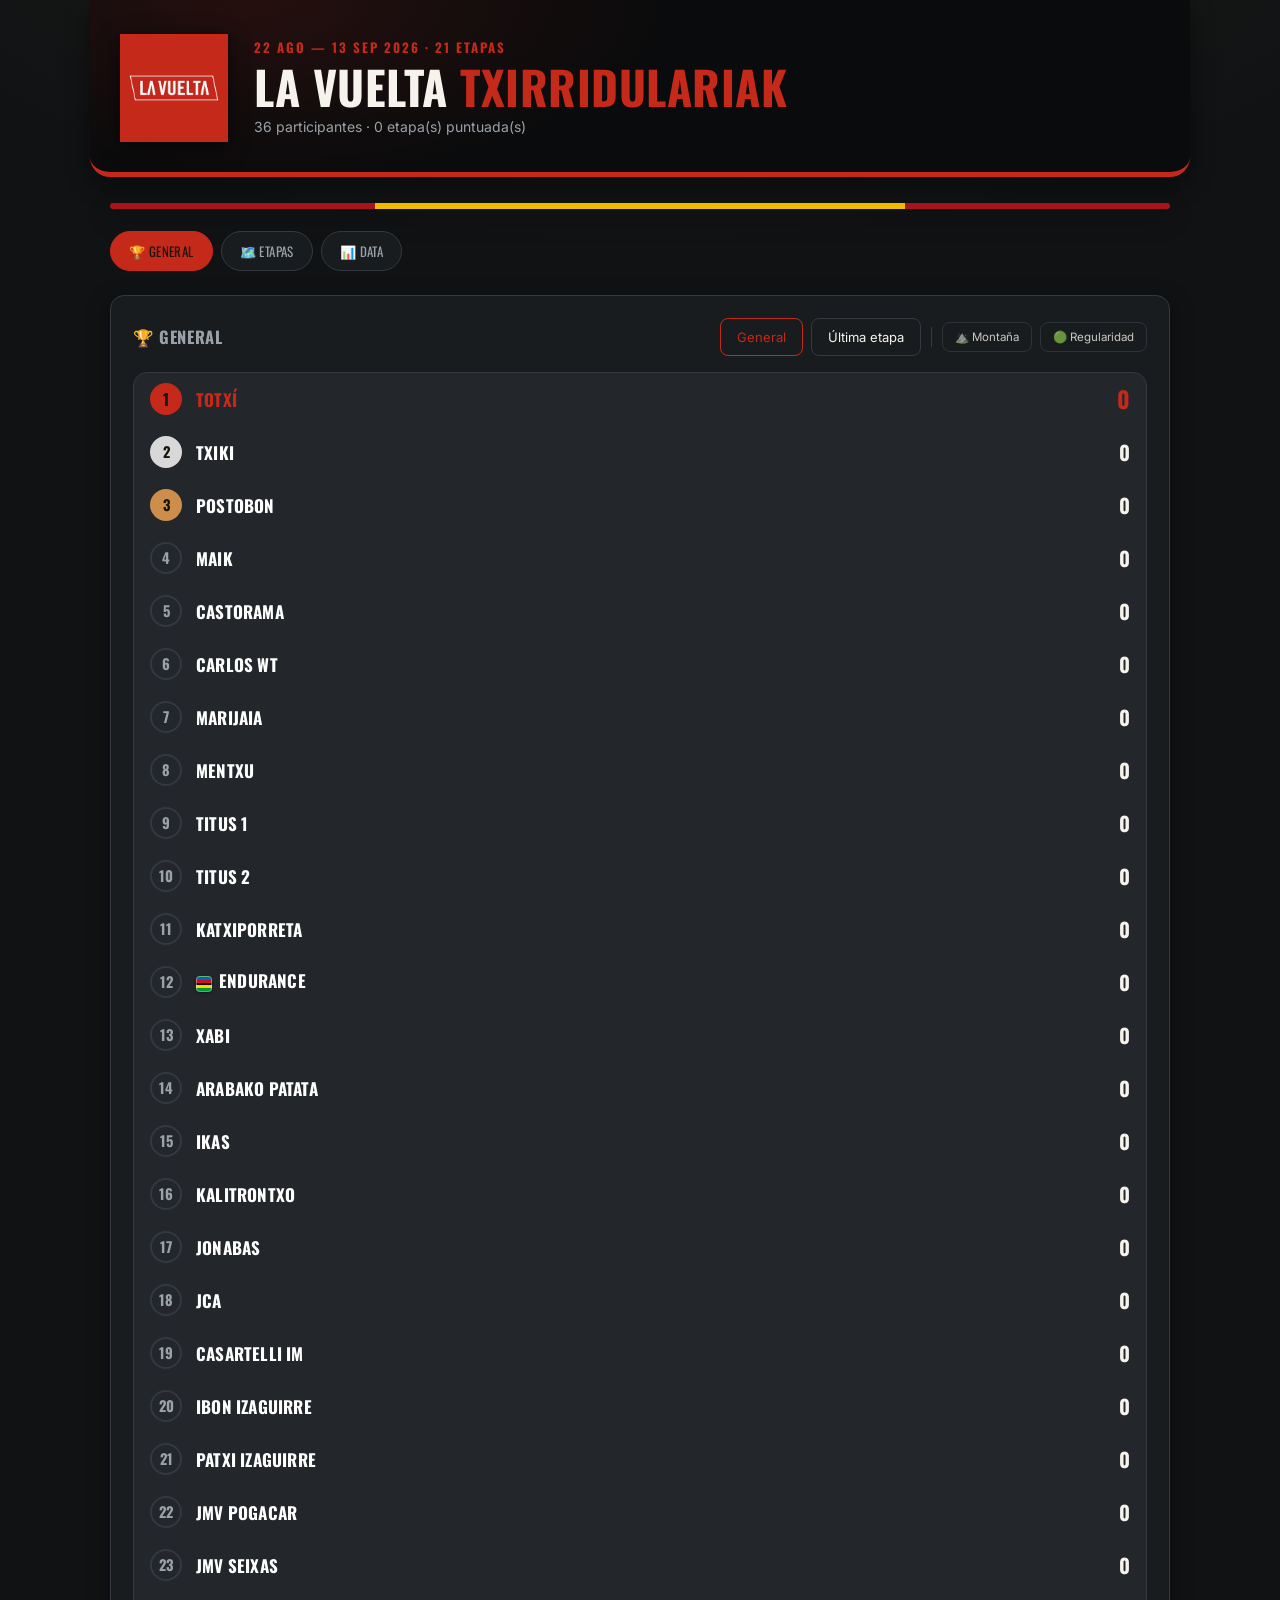
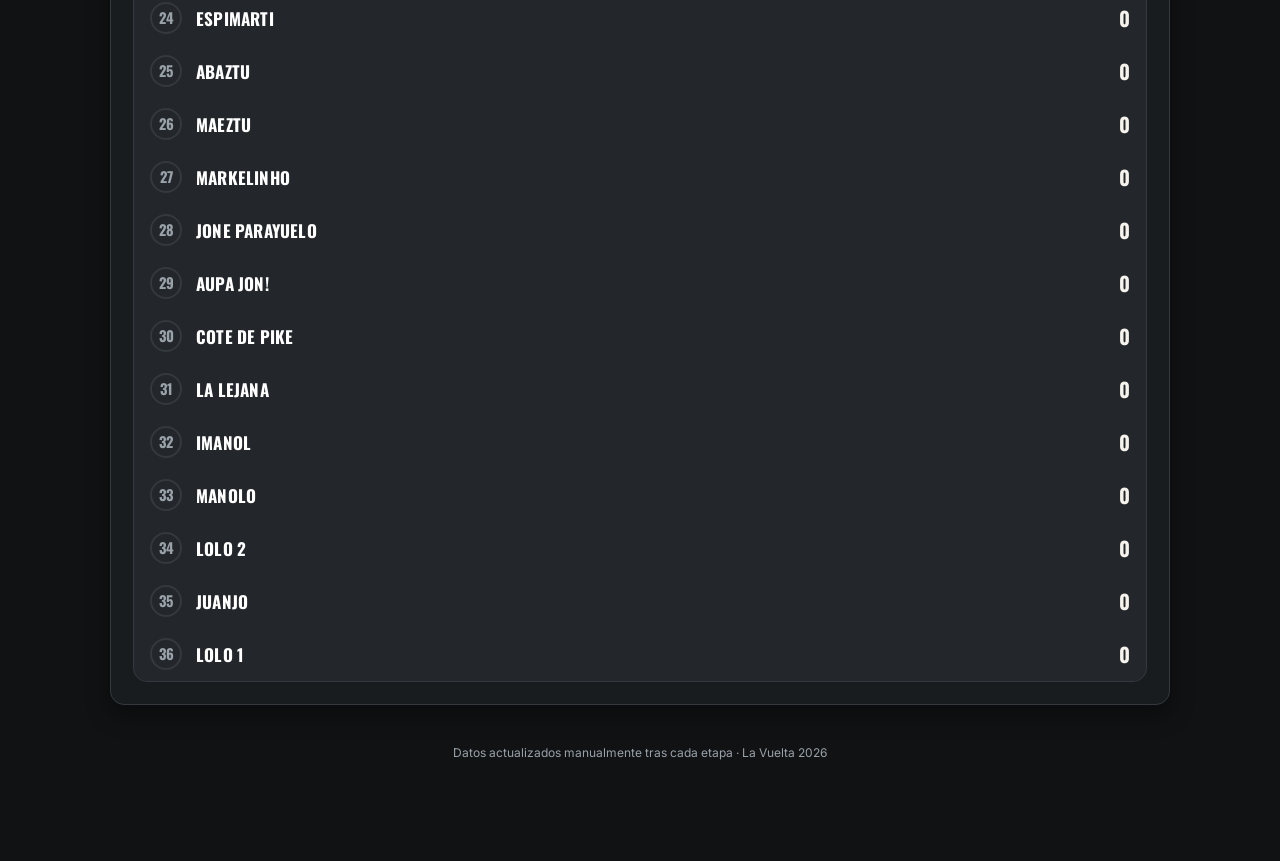
==== commit 9e11e71d: "Add files via upload" ====
--- a/index.html
+++ b/index.html
@@ -247,7 +247,7 @@
 // + insignias de maillot (general/montaña/regularidad) para quien lidere cada categoría.
 function nombreConInsignia(nombre, id){
   let insignias = '';
-  if(normaliza(nombre) === 'IKAS'){
+  if(normaliza(nombre) === 'ENDURANCE'){
     insignias += '<span class="insignia-arcoiris" title="Campeón del mundo UCI (oficioso)"></span>';
   }
   if(id && LIDERES_JERSEY){
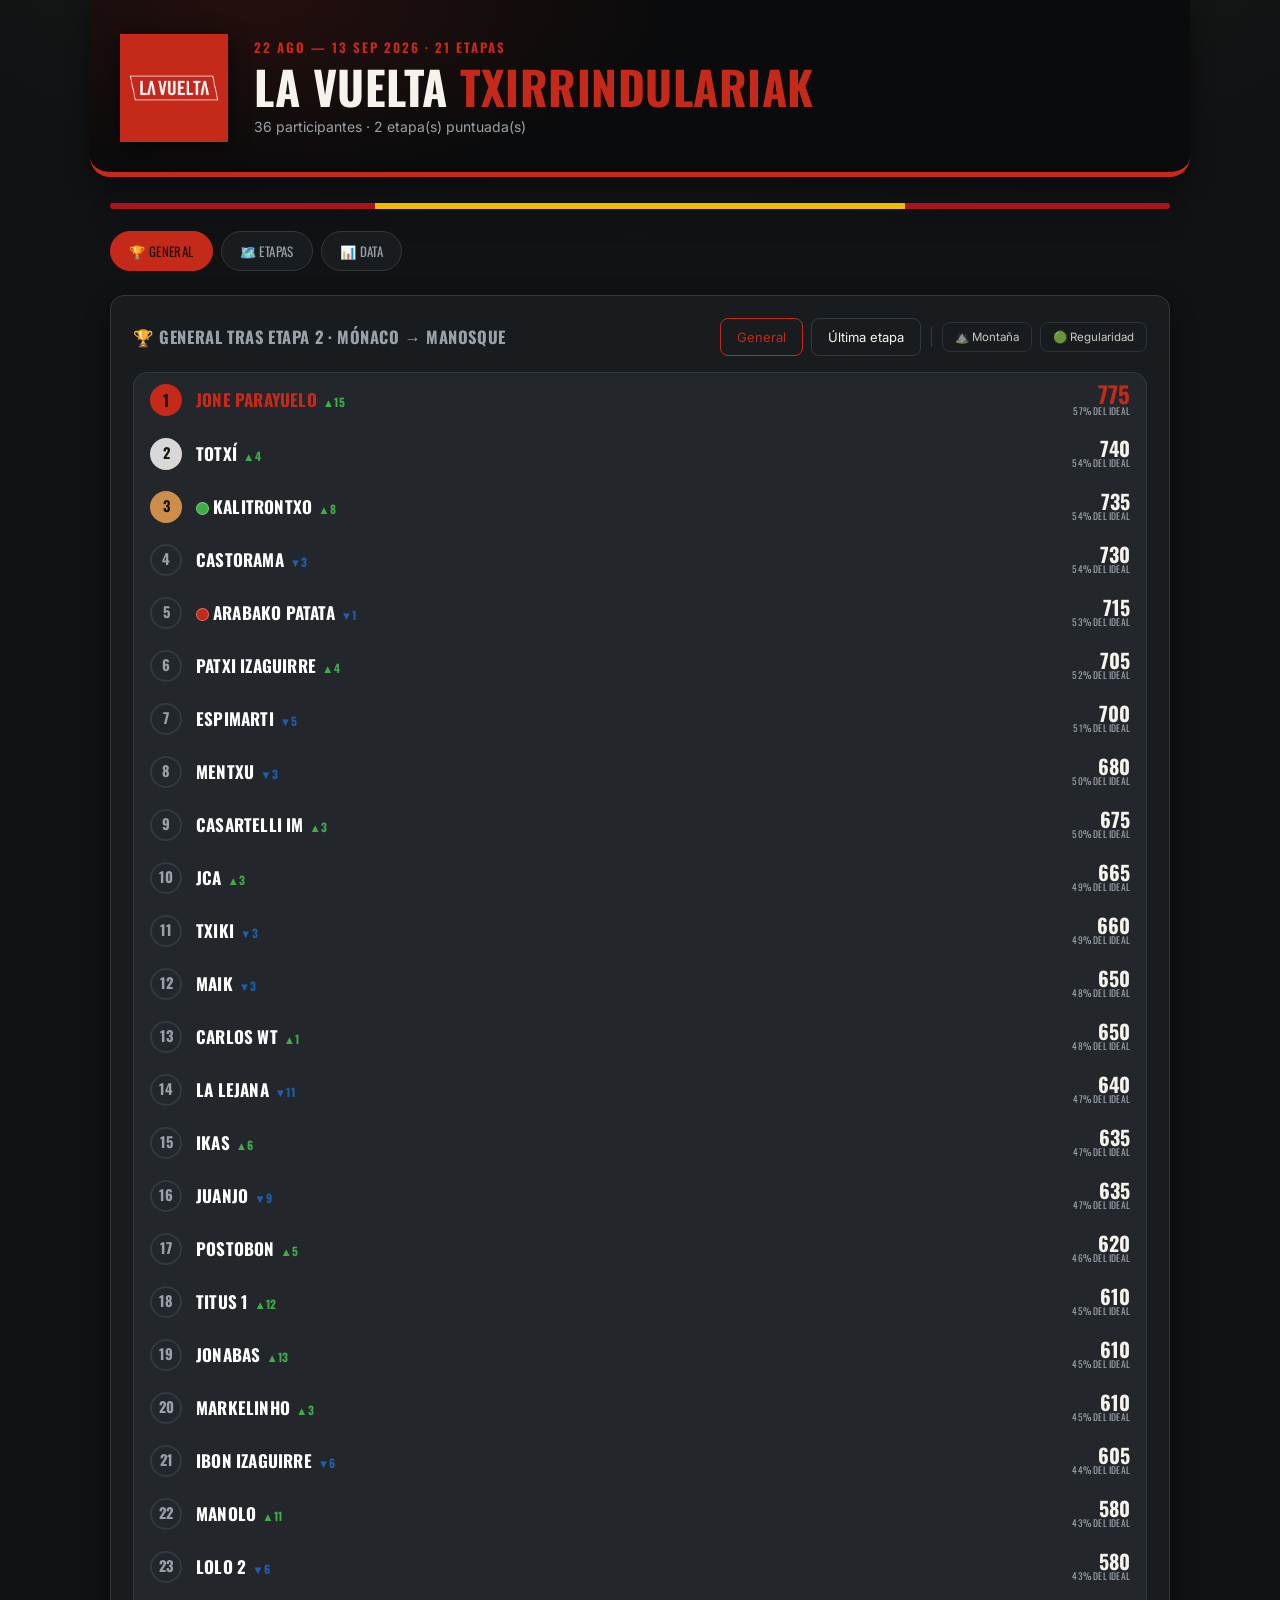
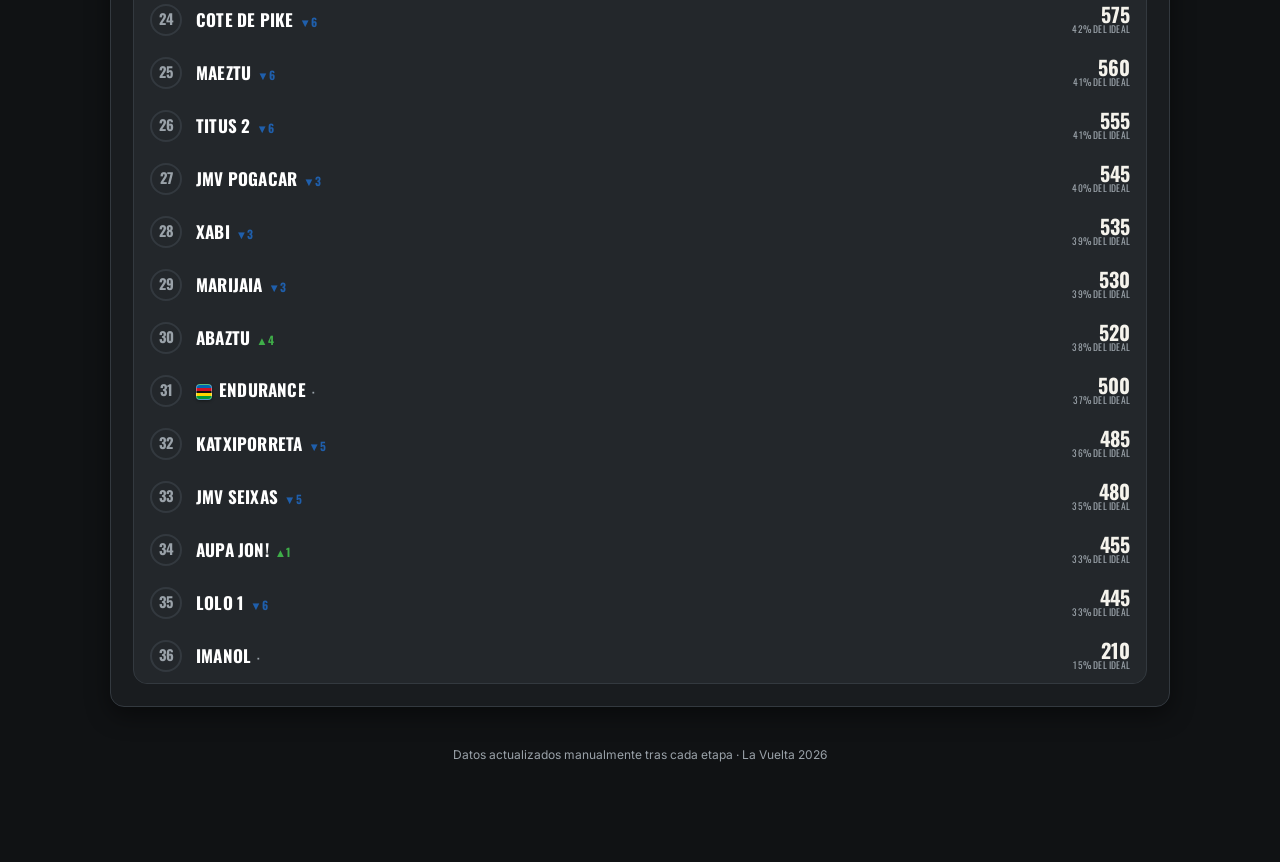
==== commit 3c8ad774: "Add files via upload" ====
--- a/index.html
+++ b/index.html
@@ -14,7 +14,7 @@
     <img class="logo" src="[data-uri]" alt="La Vuelta">
     <div class="hero-texto">
       <div class="fechas-tour">22 ago — 13 sep 2026 · 21 etapas</div>
-      <h1 class="titulo-app">LA VUELTA<span> TXIRRIDULARIAK</span></h1>
+      <h1 class="titulo-app">LA VUELTA<span> TXIRRINDULARIAK</span></h1>
       <div class="subtitulo" id="subtitulo-estado">Cargando datos...</div>
     </div>
   </div>
@@ -865,8 +865,9 @@
     if(esHoy){ claseEstado='hoy'; textoEstado='Hoy'; }
     else if(completada){ claseEstado='hecha'; textoEstado='Completada'; }
     else if(e.fecha < hoyISO){ claseEstado='hecha'; textoEstado='Disputada'; }
-
-    html += `<div class="fila-etapa ${esHoy?'es-hoy':''} ${completada?'completada':''}" onclick="irAEtapa(${e.numero})">
+    if(e.anulada){ claseEstado='anulada'; textoEstado='Anulada'; }
+
+    html += `<div class="fila-etapa ${esHoy?'es-hoy':''} ${completada?'completada':''} ${e.anulada?'es-anulada':''}" onclick="irAEtapa(${e.numero})">
       <div class="num-etapa">${e.numero}</div>
       <div class="icono-tipo" title="Ver perfil oficial" onclick="event.stopPropagation(); mostrarPerfilEtapa(${e.numero}, '${e.salida.replace(/'/g,"\\'")} → ${e.meta.replace(/'/g,"\\'")}')">${ICONO_TIPO[e.tipo]||'🚴'}</div>
       <div class="ruta">${e.salida} → ${e.meta}<span class="fecha">${e.dia} ${formateaFecha(e.fecha)} · ${NOMBRE_TIPO[e.tipo]||''}</span></div>
--- a/estilo.css
+++ b/estilo.css
@@ -349,6 +349,8 @@
 .fila-etapa .estado.hoy{ color: var(--rojo); font-weight:700; }
 .fila-etapa .estado.hecha{ color: var(--verde); }
 .fila-etapa .estado.futura{ color: var(--texto-tenue); }
+.fila-etapa .estado.anulada{ color: var(--texto-tenue); text-decoration: line-through; }
+.fila-etapa.es-anulada{ opacity: .55; }
 .fila-descanso{
   text-align:center;
   font-family:'Oswald', sans-serif;
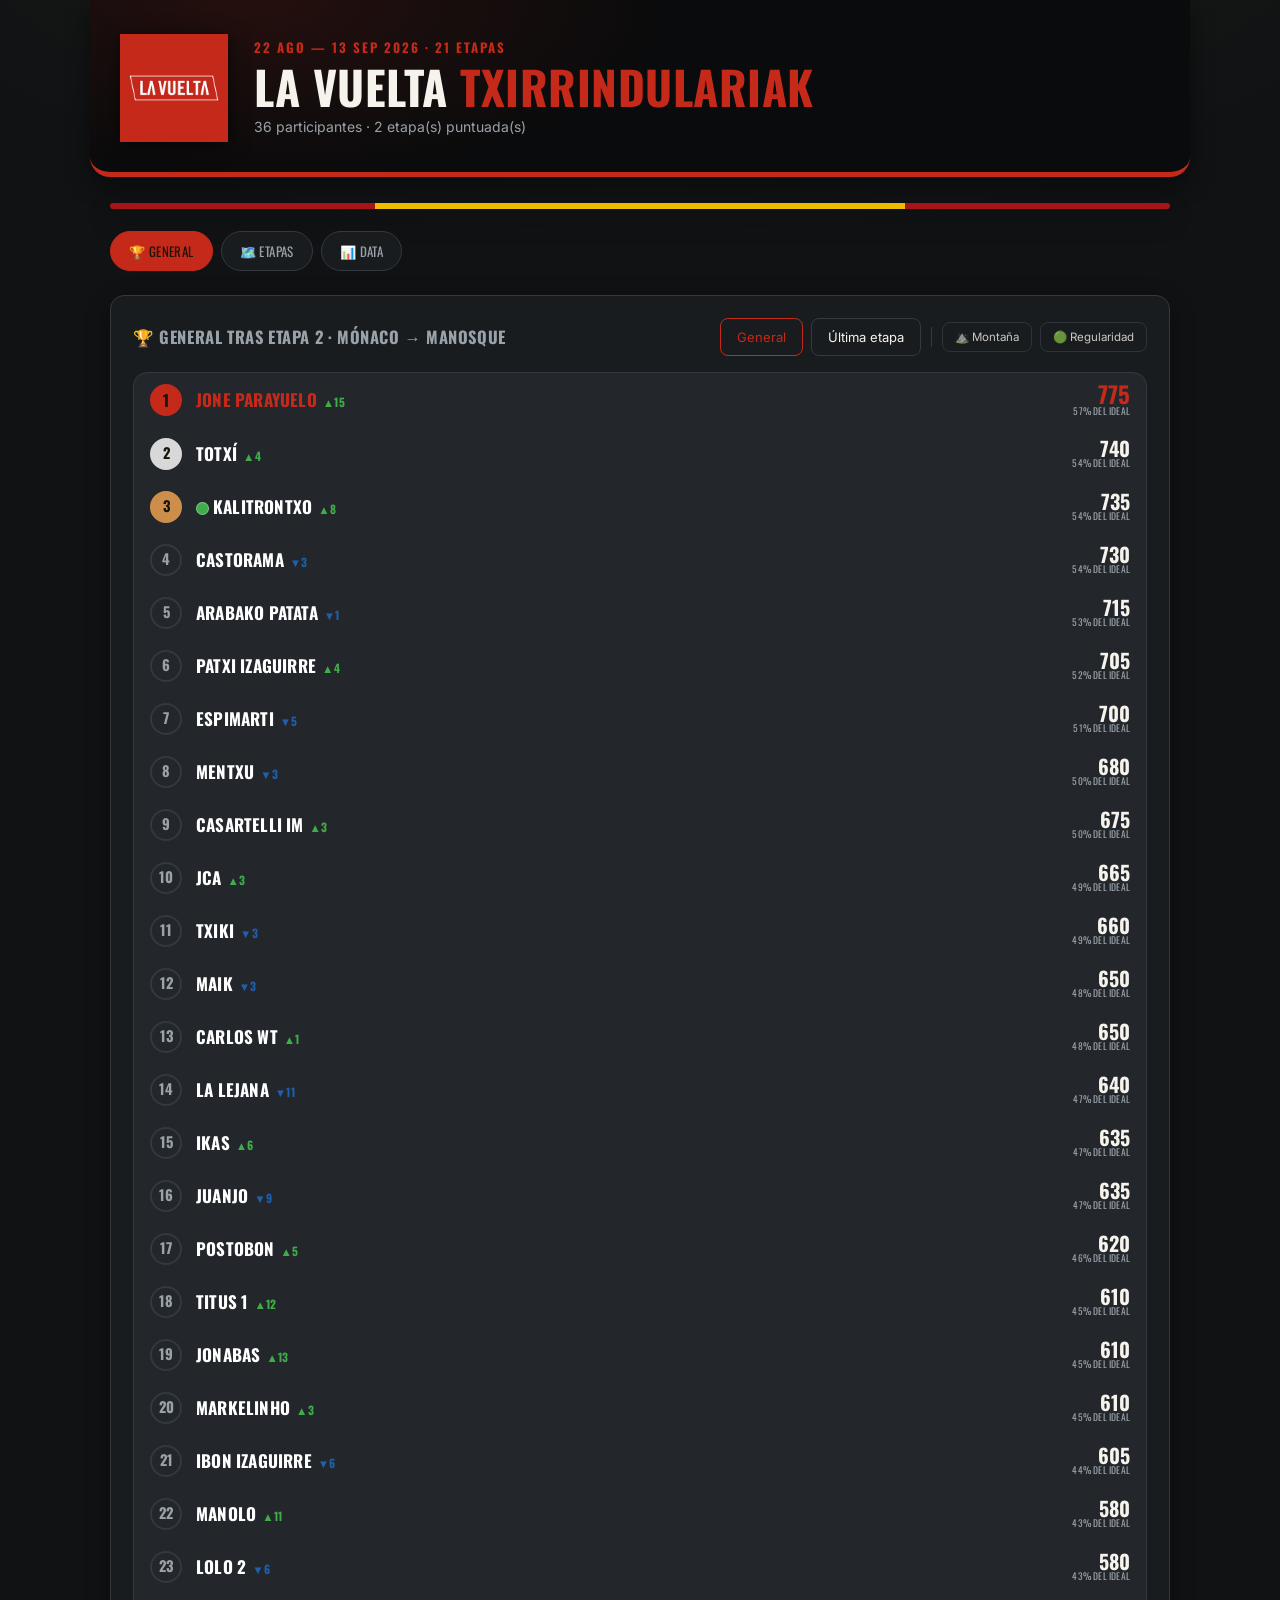
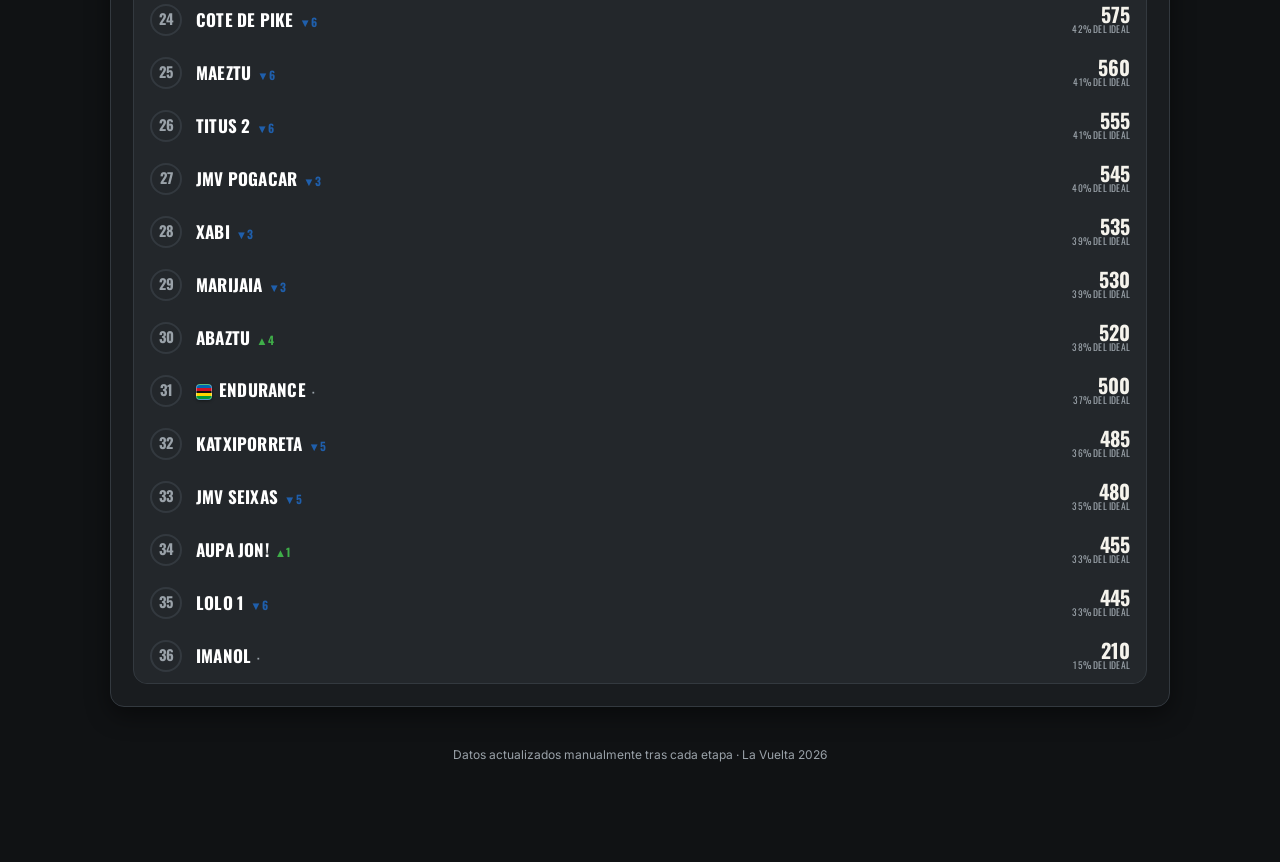
==== commit 99129797: "Add files via upload" ====
--- a/index.html
+++ b/index.html
@@ -245,15 +245,17 @@
 
 // Insignia de broma: "maillot arcoíris" UCI para un participante concreto del grupo,
 // + insignias de maillot (general/montaña/regularidad) para quien lidere cada categoría.
-function nombreConInsignia(nombre, id){
+// 'vista' indica en qué pestaña se está pintando: se omite la insignia de esa
+// misma categoría porque ya es obvio quién la lidera (va el/la primero/a de la lista).
+function nombreConInsignia(nombre, id, vista){
   let insignias = '';
   if(normaliza(nombre) === 'ENDURANCE'){
     insignias += '<span class="insignia-arcoiris" title="Campeón del mundo UCI (oficioso)"></span>';
   }
   if(id && LIDERES_JERSEY){
-    if(LIDERES_JERSEY.general.includes(id)) insignias += '<span class="badge-jersey rojo" title="Líder maillot rojo (más puntos de General)"></span>';
-    if(LIDERES_JERSEY.montana.includes(id)) insignias += '<span class="badge-jersey lunares" title="Líder maillot de topos (más puntos de Montaña)"></span>';
-    if(LIDERES_JERSEY.regularidad.includes(id)) insignias += '<span class="badge-jersey verde" title="Líder maillot verde (más puntos de Regularidad)"></span>';
+    if(vista !== 'general' && LIDERES_JERSEY.general.includes(id)) insignias += '<span class="badge-jersey rojo" title="Líder de la clasificación general"></span>';
+    if(vista !== 'montana' && LIDERES_JERSEY.montana.includes(id)) insignias += '<span class="badge-jersey lunares" title="Líder maillot de topos (más puntos de Montaña)"></span>';
+    if(vista !== 'regularidad' && LIDERES_JERSEY.regularidad.includes(id)) insignias += '<span class="badge-jersey verde" title="Líder maillot verde (más puntos de Regularidad)"></span>';
   }
   return insignias + nombre;
 }
@@ -341,7 +343,7 @@
     const claseTop = f.posicion<=3 ? 'top'+f.posicion : '';
     html += `<div class="export-fila ${claseTop}">
       <div class="export-rank">${f.posicion}</div>
-      <div class="export-nombre">${nombreConInsignia(f.nombre, f.id)}</div>
+      <div class="export-nombre">${nombreConInsignia(f.nombre, f.id, campo)}</div>
       <div class="export-puntos">${f.puntos}</div>
     </div>`;
   });
@@ -378,7 +380,7 @@
     const flecha = posMap ? flechaVariacion(f.posicion, posMap[f.id]) : '';
     html += `<div class="export-fila fila-clicable ${claseTop}" onclick="toggleDetalleGeneral('${f.id}')">
       <div class="export-rank">${f.posicion}</div>
-      <div class="export-nombre">${nombreConInsignia(f.nombre, f.id)}${flecha}</div>
+      <div class="export-nombre">${nombreConInsignia(f.nombre, f.id, 'general')}${flecha}</div>
       <div class="export-puntos-wrap"><div class="export-puntos">${f.total}</div>${pctIdealHTML(f.total, puntosIdeal)}</div>
     </div>
     <div id="detalle-gen-${f.id}" class="detalle-expandible" style="display:none"><div id="detalle-gen-cont-${f.id}"></div></div>`;
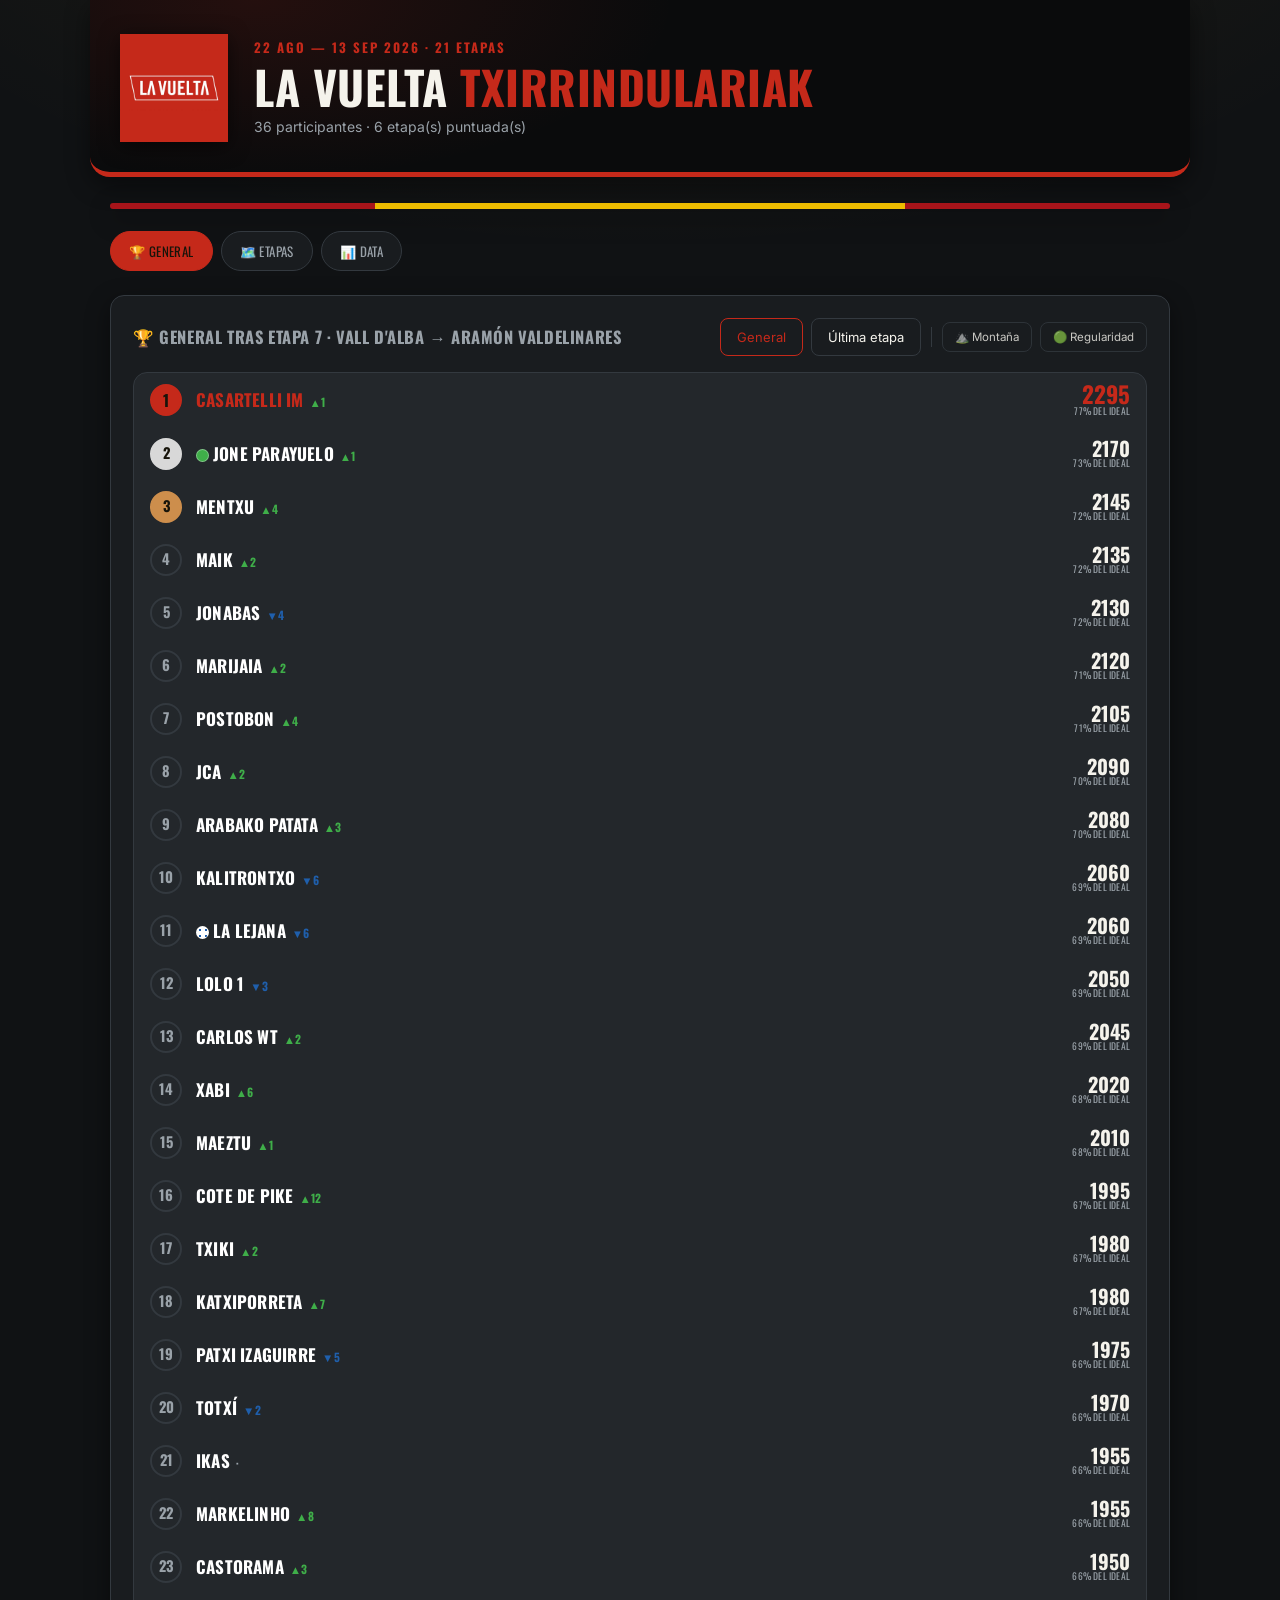
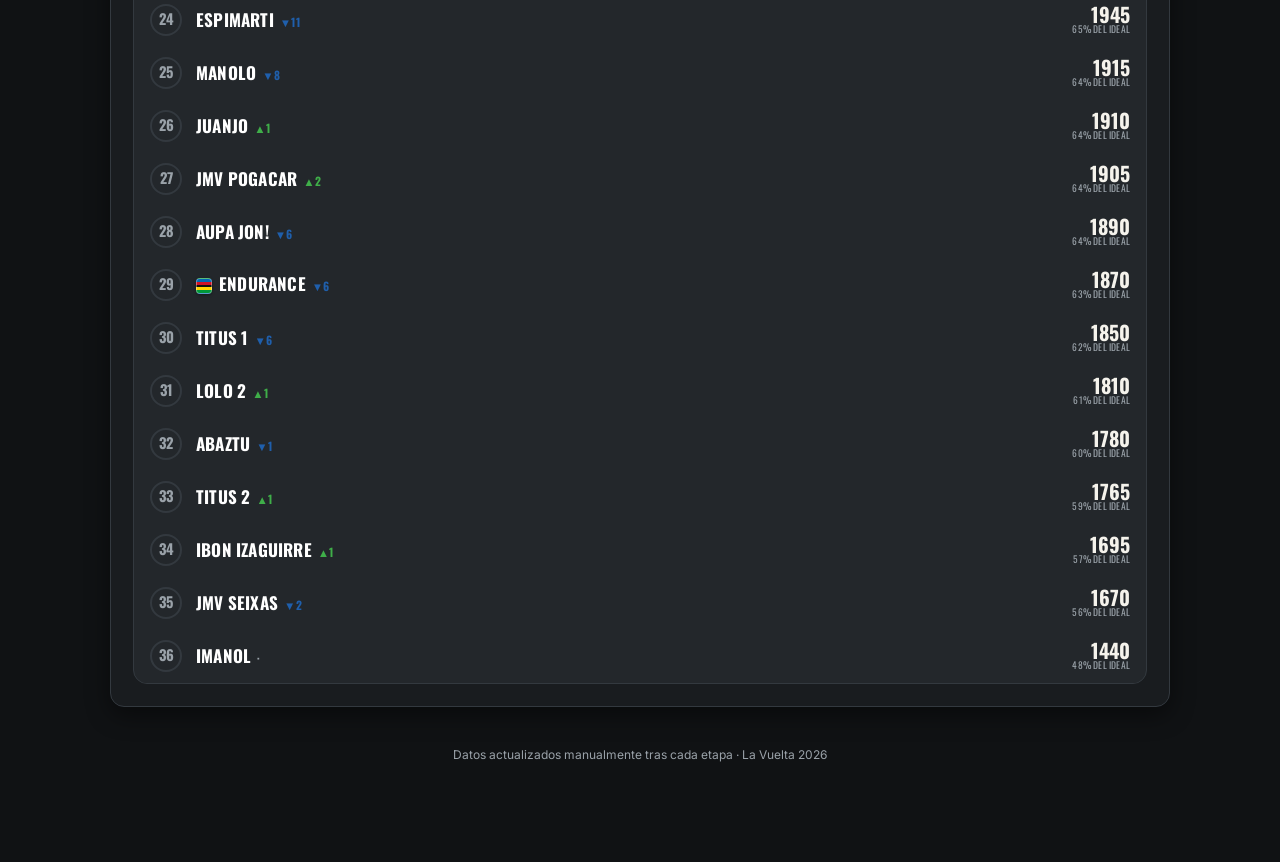
==== commit d27a0bb2: "Add files via upload" ====
--- a/index.html
+++ b/index.html
@@ -278,13 +278,17 @@
 }
 
 function calcularPosicionesPrevias(){
-  if(!CLASIFICACION.length) return null;
-  const n = CLASIFICACION[0].porEtapa.length;
-  if(n < 2) return null;
-  const previos = CLASIFICACION.map(f => ({ id: f.id, acumuladoPrevio: f.porEtapa[n-2].acumulado }));
-  previos.sort((a,b)=> b.acumuladoPrevio - a.acumuladoPrevio);
+  const resultadosOrdenados = (DATOS.resultados || []).slice().sort((a,b)=>a.numero-b.numero);
+  if(resultadosOrdenados.length < 2) return null;
+  // Recalculamos la clasificación completa quitando solo la última etapa jugada,
+  // en vez de re-ordenar los totales ya extraídos: así, en caso de empate, se
+  // aplica el mismo criterio de desempate que usa calcularClasificacion (orden
+  // de datos.participantes) en vez de heredar el orden de la clasificación
+  // ACTUAL, que sesgaba el empate a favor de quien ya iba primero hoy.
+  const datosPrevios = Object.assign({}, DATOS, { resultados: resultadosOrdenados.slice(0, -1) });
+  const clasifPrevia = calcularClasificacion(datosPrevios);
   const posMap = {};
-  previos.forEach((p,i)=> posMap[p.id] = i+1);
+  clasifPrevia.forEach((f,i)=> posMap[f.id] = i+1);
   return posMap;
 }
 
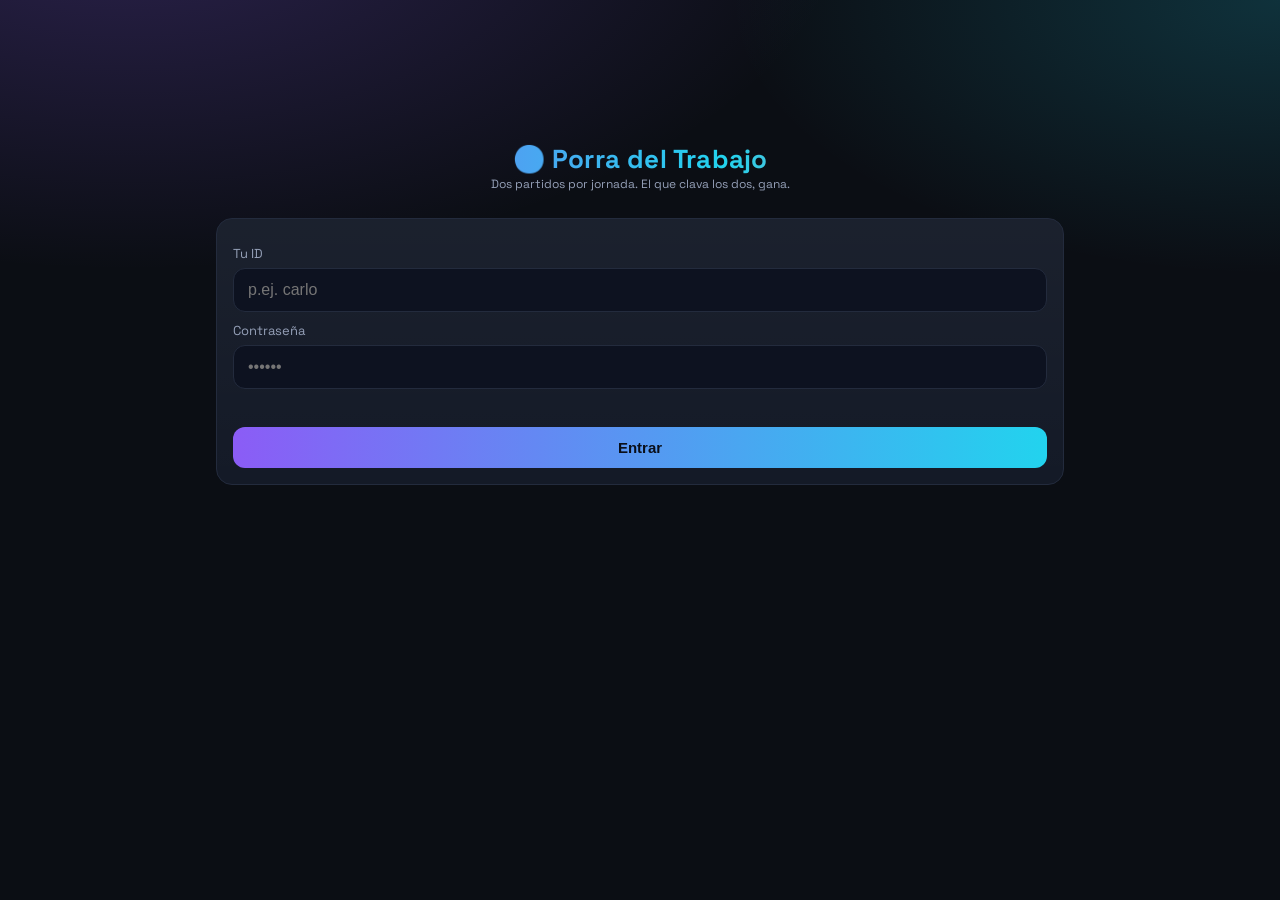
==== commit 5656ab21: "Add files via upload" ====
--- a/index.html
+++ b/index.html
@@ -1,1511 +1,910 @@
-<!DOCTYPE html>
+<!doctype html>
 <html lang="es">
 <head>
-<meta charset="UTF-8">
-<meta name="viewport" content="width=device-width, initial-scale=1.0, viewport-fit=cover">
-<title>Porra La Vuelta 2026</title>
-<link rel="icon" href="[data-uri]">
-<link rel="stylesheet" href="estilo.css">
+<meta charset="utf-8" />
+<meta name="viewport" content="width=device-width, initial-scale=1, viewport-fit=cover" />
+<title>Porra del Trabajo</title>
+<link rel="manifest" href="/manifest.json" />
+<link rel="icon" href="/icons/favicon-32.png" sizes="32x32" />
+<link rel="apple-touch-icon" href="/icons/apple-touch-icon.png" />
+<meta name="theme-color" content="#0b0e14" />
+<meta name="apple-mobile-web-app-capable" content="yes" />
+<meta name="apple-mobile-web-app-status-bar-style" content="black-translucent" />
+<meta name="apple-mobile-web-app-title" content="Porra" />
+<link rel="preconnect" href="https://fonts.googleapis.com" />
+<link rel="preconnect" href="https://fonts.gstatic.com" crossorigin />
+<link href="https://fonts.googleapis.com/css2?family=Space+Grotesk:wght@400;500;600;700;800&display=swap" rel="stylesheet" />
+<style>
+  :root{
+    --bg:#0b0e14;
+    --bg2:#0f1420;
+    --card:#141a27;
+    --card-border:#232b3d;
+    --text:#eef1f8;
+    --text-dim:#95a0b8;
+    --accent1:#8b5cf6;
+    --accent2:#22d3ee;
+    --accent3:#fb7185;
+    --accent4:#facc15;
+    --ok:#2dd4bf;
+    --danger:#f87171;
+    --radius:16px;
+  }
+  *{box-sizing:border-box;}
+  html,body{margin:0;padding:0;}
+  body{
+    background:
+      radial-gradient(1200px 600px at 10% -10%, rgba(139,92,246,.25), transparent 60%),
+      radial-gradient(1000px 500px at 100% 0%, rgba(34,211,238,.18), transparent 55%),
+      var(--bg);
+    color:var(--text);
+    font-family:'Space Grotesk',-apple-system,BlinkMacSystemFont,"Segoe UI",Roboto,Helvetica,Arial,sans-serif;
+    min-height:100vh;
+    -webkit-font-smoothing:antialiased;
+  }
+  .wrap{max-width:640px;margin:0 auto;padding:16px 16px 96px;}
+  @media (min-width:760px){ .wrap{max-width:880px;} }
+  h1,h2,h3{margin:0 0 4px;font-weight:700;letter-spacing:-.01em;}
+  .muted{color:var(--text-dim);}
+  .center{text-align:center;}
+  .row{display:flex;gap:10px;align-items:center;}
+  .row.between{justify-content:space-between;}
+  .row.wrap{flex-wrap:wrap;}
+  .card{
+    background:linear-gradient(180deg, rgba(255,255,255,.03), rgba(255,255,255,0)) , var(--card);
+    border:1px solid var(--card-border);
+    border-radius:var(--radius);
+    padding:16px;
+    margin-bottom:14px;
+  }
+  .brand{
+    font-weight:800;
+    font-size:26px;
+    letter-spacing:.2px;
+    background:linear-gradient(90deg,var(--accent1),var(--accent2) 60%, var(--accent3));
+    -webkit-background-clip:text;
+    background-clip:text;
+    color:transparent;
+  }
+  .input{
+    width:100%;
+    background:#0d1220;
+    border:1px solid var(--card-border);
+    color:var(--text);
+    border-radius:12px;
+    padding:12px 14px;
+    font-size:16px;
+    outline:none;
+  }
+  .input:focus{border-color:var(--accent2);}
+  label{font-size:13px;color:var(--text-dim);display:block;margin:10px 0 6px;}
+  .btn{
+    border:none;border-radius:12px;padding:12px 16px;font-size:15px;font-weight:700;
+    cursor:pointer;color:var(--text);background:#1b2334;
+  }
+  .btn:active{transform:translateY(1px);}
+  .btn-primary{
+    background:linear-gradient(90deg,var(--accent1),var(--accent2));
+    color:#0a0f1a;
+  }
+  .btn-warn{background:linear-gradient(90deg,var(--accent4),var(--accent3));color:#1a0f0f;}
+  .btn-danger{background:transparent;border:1px solid var(--danger);color:var(--danger);}
+  .btn-block{width:100%;}
+  .btn-sm{padding:8px 10px;font-size:13px;border-radius:10px;}
+  .tabs{
+    display:flex;flex-wrap:wrap;gap:6px;padding-bottom:4px;margin-bottom:14px;
+  }
+  .tab{
+    flex:0 0 auto;padding:9px 14px;border-radius:999px;font-size:13px;font-weight:700;
+    background:#111827;border:1px solid var(--card-border);color:var(--text-dim);cursor:pointer;white-space:nowrap;
+  }
+  .tab.active{
+    background:linear-gradient(90deg,var(--accent1),var(--accent3));
+    color:#0a0f1a;border-color:transparent;
+  }
+  .badge{
+    display:inline-flex;align-items:center;justify-content:center;
+    width:38px;height:44px;font-size:11px;font-weight:700;letter-spacing:.03em;
+    flex:0 0 auto; box-shadow:0 3px 10px rgba(0,0,0,.4);
+    clip-path:polygon(50% 0%,93% 14%,93% 58%,50% 100%,7% 58%,7% 14%);
+    position:relative;
+  }
+  .badge::after{
+    content:'';position:absolute;inset:2px;
+    clip-path:polygon(50% 0%,93% 14%,93% 58%,50% 100%,7% 58%,7% 14%);
+    box-shadow:inset 0 0 0 1px rgba(255,255,255,.35);
+    pointer-events:none;
+  }
+  .badge.lg{width:58px;height:66px;font-size:15px;}
+  .badge-img{width:38px;height:38px;object-fit:contain;flex:0 0 auto;}
+  .badge-img.lg{width:56px;height:56px;}
+  .match{
+    display:flex;align-items:center;gap:8px;
+    background:linear-gradient(180deg, rgba(255,255,255,.03), rgba(255,255,255,0));
+    border:1px solid var(--card-border);border-radius:18px;padding:16px 10px;
+  }
+  .match .team{display:flex;flex-direction:column;align-items:center;gap:10px;flex:1;min-width:0;}
+  .match .team-top{
+    display:flex;align-items:center;justify-content:center;gap:10px;
+    background:#0d1220;border:1px solid var(--card-border);border-radius:14px;
+    padding:10px 12px;box-shadow:0 4px 14px rgba(0,0,0,.3);min-height:64px;width:100%;
+  }
+  .match .team-top.reverse{flex-direction:row-reverse;}
+  .match .team-top .badge-img{width:52px;height:52px;}
+  .match .team-top .badge{width:46px;height:52px;}
+  .match .team-name{
+    font-size:15px;font-weight:700;text-align:center;color:var(--text);line-height:1.25;
+    max-width:100%;white-space:nowrap;overflow:hidden;text-overflow:ellipsis;
+  }
+  .match .team-top input{
+    width:52px;height:52px;text-align:center;font-size:24px;font-weight:800;padding:0;
+    background:#161d2e;border:1px solid var(--card-border);border-radius:10px;color:var(--accent2);
+  }
+  .match .team-top .score-locked{
+    width:52px;height:52px;display:flex;align-items:center;justify-content:center;
+    font-size:24px;font-weight:800;
+    background:rgba(45,212,191,.14);border:1px solid rgba(45,212,191,.4);border-radius:10px;color:var(--ok);
+  }
+  .vs-col{display:flex;align-items:center;justify-content:center;flex:0 0 auto;padding:0 4px;}
+  .vs-col .vs{
+    display:flex;align-items:center;justify-content:center;min-width:42px;height:42px;padding:0 10px;
+    border-radius:999px;background:linear-gradient(135deg,var(--accent1),var(--accent2));
+    color:#0a0f1a;font-weight:800;font-size:13px;box-shadow:0 4px 14px rgba(139,92,246,.35);
+  }
+  .score-inputs{display:flex;align-items:center;justify-content:center;gap:8px;margin-top:10px;}
+  .score-inputs input{
+    width:56px;text-align:center;font-size:20px;font-weight:800;padding:10px 0;
+    background:#0d1220;border:1px solid var(--card-border);border-radius:10px;color:var(--text);
+  }
+  .score-inputs .dash{font-size:20px;font-weight:800;color:var(--text-dim);}
+  table{width:100%;border-collapse:collapse;font-size:15px;}
+  th,td{padding:10px 8px;text-align:left;border-bottom:1px solid var(--card-border);}
+  th{color:var(--text-dim);font-weight:600;font-size:12px;text-transform:uppercase;letter-spacing:.04em;}
+  td.num, th.num{text-align:center;}
+  .pill{display:inline-block;padding:3px 9px;border-radius:999px;font-size:11px;font-weight:800;}
+  .pill.ok{background:rgba(45,212,191,.15);color:var(--ok);}
+  .pill.no{background:rgba(248,113,113,.12);color:var(--danger);}
+  .pill.win{background:linear-gradient(90deg,var(--accent4),var(--accent3));color:#1a0f0f;}
+  .hidden{display:none !important;}
+  .toast{
+    position:fixed;left:50%;bottom:20px;transform:translateX(-50%);
+    background:#141a27;border:1px solid var(--card-border);color:var(--text);
+    padding:12px 16px;border-radius:12px;font-size:14px;z-index:50;max-width:90vw;box-shadow:0 8px 24px rgba(0,0,0,.4);
+  }
+  .modal{
+    position:fixed;inset:0;background:rgba(5,7,12,.72);z-index:60;
+    display:flex;align-items:center;justify-content:center;padding:20px;
+  }
+  .modal-box{
+    background:#141a27;border:1px solid var(--card-border);border-radius:16px;
+    padding:20px;max-width:360px;width:100%;box-shadow:0 12px 32px rgba(0,0,0,.5);
+  }
+  .cred-content{margin-top:8px;font-size:15px;line-height:1.6;}
+  .cred-content .cred-line{
+    display:flex;align-items:center;justify-content:space-between;gap:10px;
+    background:#0d1220;border:1px solid var(--card-border);border-radius:10px;
+    padding:10px 12px;margin-top:8px;font-weight:700;
+  }
+  .cred-content .cred-value{color:var(--accent2);font-size:16px;letter-spacing:.02em;user-select:all;}
+  select.input{-webkit-appearance:none;appearance:none;}
+  .divider{height:1px;background:var(--card-border);margin:14px 0;}
+  .checkbox{width:22px;height:22px;accent-color:var(--accent2);}
+  .topbar{display:flex;align-items:center;justify-content:space-between;margin-bottom:16px;}
+  .avatar{
+    width:38px;height:38px;border-radius:50%;display:flex;align-items:center;justify-content:center;
+    background:linear-gradient(135deg,var(--accent1),var(--accent2));font-weight:800;color:#0a0f1a;font-size:14px;
+  }
+  .err{color:var(--danger);font-size:13px;margin-top:8px;min-height:16px;}
+  .small{font-size:12px;}
+  .section-title{display:flex;align-items:center;gap:8px;margin-bottom:10px;}
+  .dot{width:8px;height:8px;border-radius:50%;}
+</style>
 </head>
 <body>
-<div class="envolvente">
-
-  <div class="hero">
-    <img class="logo" src="[data-uri]" alt="La Vuelta">
-    <div class="hero-texto">
-      <div class="fechas-tour">22 ago — 13 sep 2026 · 21 etapas</div>
-      <h1 class="titulo-app">LA VUELTA<span> TXIRRINDULARIAK</span></h1>
-      <div class="subtitulo" id="subtitulo-estado">Cargando datos...</div>
+
+<div class="wrap" id="login-view">
+  <div style="padding-top:14vh;">
+    <div class="center" style="margin-bottom:26px;">
+      <div class="brand">⚽ Porra del Trabajo</div>
+      <div class="muted small">Dos partidos por jornada. El que clava los dos, gana.</div>
+    </div>
+    <div class="card">
+      <label>Tu ID</label>
+      <input class="input" id="login-id" autocomplete="username" placeholder="p.ej. carlo" />
+      <label>Contraseña</label>
+      <input class="input" id="login-pass" type="password" autocomplete="current-password" placeholder="••••••" />
+      <div class="err" id="login-err"></div>
+      <button class="btn btn-primary btn-block" style="margin-top:14px;" onclick="doLogin()">Entrar</button>
     </div>
   </div>
-  <div class="franja-espana"></div>
-
-  <nav class="pestañas">
-    <button class="activa" data-tab="general">🏆 General</button>
-    <button data-tab="calendario">🗺️ Etapas</button>
-    <button data-tab="data">📊 Data</button>
-  </nav>
-
-  <div id="vista-general" class="vista">
-    <div class="tarjeta">
-      <div style="display:flex; justify-content:space-between; align-items:center; flex-wrap:wrap; gap:10px; margin-bottom:16px;">
-        <h2 style="margin:0" id="titulo-clasificacion">🏆 Clasificación</h2>
-        <div style="display:flex; gap:8px; flex-wrap:wrap; align-items:center;">
-          <button class="secundaria" id="btn-clas-general" onclick="cambiarClasificacion('general')">General</button>
-          <button class="secundaria" id="btn-clas-ultima" onclick="cambiarClasificacion('ultima')">Última etapa</button>
-          <span style="width:1px; height:20px; background:var(--linea); margin:0 2px;"></span>
-          <button class="secundaria menor" id="btn-clas-montana" onclick="cambiarClasificacion('montana')">⛰️ Montaña</button>
-          <button class="secundaria menor" id="btn-clas-regularidad" onclick="cambiarClasificacion('regularidad')">🟢 Regularidad</button>
-        </div>
+</div>
+
+<div class="wrap hidden" id="app-view">
+  <div class="topbar">
+    <div class="row">
+      <div class="avatar" id="me-avatar">?</div>
+      <div>
+        <div style="font-weight:800;" id="me-nombre">—</div>
+        <div class="muted small" id="me-role">—</div>
       </div>
-      <div id="tabla-general">Cargando…</div>
-    </div>
+    </div>
+    <button class="btn btn-sm" onclick="doLogout()">Salir</button>
   </div>
 
-  <div id="vista-calendario" class="vista" style="display:none">
-    <div class="tarjeta">
-      <h2>🗺️ Etapas — La Vuelta 2026</h2>
-      <div id="lista-calendario" class="lista-calendario">Cargando…</div>
-    </div>
-    <div class="tarjeta" id="tarjeta-detalle-etapa">
-      <h2>🚴 Detalle de la etapa</h2>
-      <div class="grid-form" style="margin-bottom:16px; max-width:340px;">
-        <select id="selector-etapa"></select>
+  <div class="tabs" id="tabs"></div>
+
+  <div id="tab-jornada"></div>
+  <div id="tab-clasificacion" class="hidden"></div>
+  <div id="tab-historial" class="hidden"></div>
+  <div id="tab-secretaria" class="hidden"></div>
+  <div id="tab-contabilidad" class="hidden"></div>
+  <div id="tab-admin" class="hidden"></div>
+
+  <div class="small muted center" style="margin-top:28px;opacity:.5;">Versión 2026-09-12-1</div>
+</div>
+
+<div id="toast" class="toast hidden"></div>
+
+<div id="cred-modal" class="modal hidden">
+  <div class="modal-box">
+    <h3>Credenciales</h3>
+    <div id="cred-content" class="cred-content"></div>
+    <button class="btn btn-primary btn-block" style="margin-top:14px;" onclick="closeCredModal()">Cerrar, ya la he apuntado</button>
+  </div>
+</div>
+
+<script>
+const SESSION_KEY = 'porra_trabajo_session_v1';
+let session = null;
+let state = null;
+let currentTab = 'jornada';
+let autoRefreshTimer = null;
+
+function getSession(){
+  try { return JSON.parse(localStorage.getItem(SESSION_KEY) || 'null'); } catch(e){ return null; }
+}
+function setSession(s){
+  session = s;
+  if (s) localStorage.setItem(SESSION_KEY, JSON.stringify(s));
+  else localStorage.removeItem(SESSION_KEY);
+}
+
+function showCredModal(nombre, id, pass){
+  document.getElementById('cred-content').innerHTML = `
+    <div>Participante: <strong>${nombre}</strong></div>
+    <div class="cred-line"><span>ID</span><span class="cred-value">${id}</span></div>
+    <div class="cred-line"><span>Contraseña</span><span class="cred-value">${pass}</span></div>
+    <div class="small muted" style="margin-top:10px;">Apúntala ahora, no se puede volver a ver (pero puedes generar una nueva desde "Restablecer contraseña").</div>
+  `;
+  document.getElementById('cred-modal').classList.remove('hidden');
+}
+function closeCredModal(){
+  document.getElementById('cred-modal').classList.add('hidden');
+}
+
+function showToast(msg, ms){
+  const t = document.getElementById('toast');
+  t.textContent = msg;
+  t.classList.remove('hidden');
+  clearTimeout(t._timer);
+  t._timer = setTimeout(()=> t.classList.add('hidden'), ms || 2600);
+}
+
+async function api(path, opts){
+  opts = Object.assign({ cache: 'no-store' }, opts || {});
+  const res = await fetch(path, opts);
+  let data;
+  try { data = await res.json(); } catch(e){ data = { ok:false, error:'respuesta_invalida' }; }
+  return data;
+}
+
+async function doLogin(){
+  const id = document.getElementById('login-id').value.trim().toLowerCase();
+  const pass = document.getElementById('login-pass').value;
+  const err = document.getElementById('login-err');
+  err.textContent = '';
+  if (!id || !pass){ err.textContent = 'Rellena tu ID y contraseña.'; return; }
+  const data = await api('/api/login', {
+    method:'POST', headers:{'Content-Type':'application/json'},
+    body: JSON.stringify({ id, pass })
+  });
+  if (!data.ok){ err.textContent = 'ID o contraseña incorrectos.'; return; }
+  setSession({ id, pass, nombre: data.participante.nombre, role: data.participante.role, esSecretario: data.participante.esSecretario });
+  await boot();
+}
+
+function doLogout(){
+  stopAutoRefresh();
+  setSession(null);
+  document.getElementById('app-view').classList.add('hidden');
+  document.getElementById('login-view').classList.remove('hidden');
+  document.getElementById('login-id').value = '';
+  document.getElementById('login-pass').value = '';
+}
+
+function initials(nombre){
+  return String(nombre).split(' ').map(w=>w[0]).join('').slice(0,2).toUpperCase();
+}
+
+function teamBadge(teamId, size){
+  const eq = (state.equipos || []).find(e => e.id === teamId);
+  if (!eq) return '<span class="badge">?</span>';
+  return `<img src="/escudos/${eq.id}.png" alt="${eq.nombre}" title="${eq.nombre}" class="badge-img ${size==='lg'?'lg':''}" onerror="badgeImgError(this,'${eq.id}','${size||''}')">`;
+}
+function badgeImgError(img, teamId, size){
+  const eq = (state.equipos || []).find(e => e.id === teamId);
+  if (!eq) { img.remove(); return; }
+  const span = document.createElement('span');
+  span.className = 'badge' + (size==='lg' ? ' lg' : '');
+  span.style.background = `linear-gradient(135deg, ${eq.color1}, ${eq.color2})`;
+  span.style.color = textOn(eq.color1);
+  span.title = eq.nombre;
+  span.textContent = eq.corto;
+  img.replaceWith(span);
+}
+function teamName(teamId){
+  const eq = (state.equipos || []).find(e => e.id === teamId);
+  if (!eq) return teamId;
+  // si el nombre completo es largo, usamos las 3 letras para que las dos
+  // columnas del partido queden siempre alineadas a la misma altura.
+  return eq.nombre.length > 15 ? eq.corto.toUpperCase() : eq.nombre;
+}
+function matchLabel(partido){
+  const l = (state.equipos || []).find(e => e.id === partido.local);
+  const v = (state.equipos || []).find(e => e.id === partido.visitante);
+  return `${l ? l.corto : partido.local}-${v ? v.corto : partido.visitante}`;
+}
+function textOn(hex){
+  // negro o blanco según el brillo del color de fondo
+  const c = hex.replace('#','');
+  const r=parseInt(c.substr(0,2),16), g=parseInt(c.substr(2,2),16), b=parseInt(c.substr(4,2),16);
+  const yiq = (r*299+g*587+b*114)/1000;
+  return yiq >= 150 ? '#10131b' : '#ffffff';
+}
+
+function matchCard(partido, opts){
+  opts = opts || {};
+  const input = (id, val) => `<input type="number" min="0" max="20" inputmode="numeric" id="${id}" value="${val||''}" />`;
+  const locked = (val) => `<div class="score-locked">${val!==undefined && val!=='' ? val : '—'}</div>`;
+  const side = (key) => {
+    if (opts.ids) return input(opts.ids[key], opts.vals && opts.vals[key]);
+    if (opts.locked) return locked(opts.locked[key]);
+    return '';
+  };
+  const team = (teamId, key) => `
+    <div class="team">
+      <div class="team-top${key==='visit' ? ' reverse' : ''}">
+        ${teamBadge(teamId,'lg')}
+        ${side(key)}
       </div>
-      <div id="detalle-etapa"><p class="mini">Elige una etapa arriba, o haz clic directamente en una del listado.</p></div>
-    </div>
-  </div>
-
-  <div id="vista-data" class="vista" style="display:none">
-    <div class="tarjeta">
-      <div style="display:flex; gap:8px; margin-bottom:18px; flex-wrap:wrap;">
-        <button class="sub-tab lunares" id="btn-data-kom" onclick="cambiarSubData('kom')">⛰️ KOM</button>
-        <button class="sub-tab rojo" id="btn-data-idealteam" onclick="cambiarSubData('idealteam')">🧠 Equipo ideal</button>
-        <button class="sub-tab verde" id="btn-data-buscador" onclick="cambiarSubData('buscador')">🔍 ¿Quién tiene a...?</button>
-        <button class="sub-tab equipo" id="btn-data-participantes" onclick="cambiarSubData('participantes')">👥 Participantes</button>
-        <button class="sub-tab naranja" id="btn-data-sorpresa" onclick="cambiarSubData('sorpresa')">🎁 Sorpresa</button>
-        <button class="sub-tab morado" id="btn-data-rentabilidad" onclick="cambiarSubData('rentabilidad')">💰 Rentabilidad</button>
-        <button class="sub-tab navy" id="btn-data-var" onclick="cambiarSubData('var')">
-          <svg width="17" height="15" viewBox="0 0 18 16" style="vertical-align:middle; margin-right:5px;">
-            <rect x="0.5" y="0.5" width="17" height="11.5" rx="1.2" fill="#fff" stroke="#1c3f5f" stroke-width="1.4"/>
-            <text x="9" y="9.2" font-size="5.2" font-weight="700" fill="#1c3f5f" text-anchor="middle" font-family="Arial, sans-serif">VAR</text>
-            <polygon points="6,12.3 12,12.3 13.5,15.2 4.5,15.2" fill="#1c3f5f"/>
-          </svg>VAR
-        </button>
-        <button class="sub-tab neutro" id="btn-data-sistema" onclick="cambiarSubData('sistema')">📖 Sistema de puntos</button>
+      <span class="team-name">${teamName(teamId)}</span>
+    </div>`;
+  return `
+    <div class="match">
+      ${team(partido.local, 'local')}
+      <div class="vs-col"><span class="vs">${partido.resultado ? partido.resultado : 'VS'}</span></div>
+      ${team(partido.visitante, 'visit')}
+    </div>`;
+}
+
+function setTab(tab){
+  currentTab = tab;
+  document.querySelectorAll('.tab').forEach(b => b.classList.toggle('active', b.dataset.tab === tab));
+  ['jornada','clasificacion','historial','secretaria','contabilidad','admin'].forEach(t=>{
+    document.getElementById('tab-'+t).classList.toggle('hidden', t !== tab);
+  });
+}
+
+function buildTabs(){
+  const tabs = [{k:'jornada', label:'Jornada actual'}, {k:'clasificacion', label:'Clasificación'}, {k:'historial', label:'Historial'}];
+  if (session.esSecretario || session.role === 'admin') tabs.push({k:'secretaria', label:'💶 Secretaría'});
+  if (session.esSecretario || session.role === 'admin') tabs.push({k:'contabilidad', label:'📒 Contabilidad'});
+  if (session.role === 'admin') tabs.push({k:'admin', label:'⚙️ Admin'});
+  const el = document.getElementById('tabs');
+  el.innerHTML = tabs.map(t => `<div class="tab" data-tab="${t.k}" onclick="setTab('${t.k}')">${t.label}</div>`).join('');
+  setTab(currentTab);
+}
+
+async function loadState(){
+  const data = await api(`/api/state?id=${encodeURIComponent(session.id)}&pass=${encodeURIComponent(session.pass)}`);
+  if (!data.ok){
+    showToast('Tu sesión ya no es válida, vuelve a entrar.');
+    doLogout();
+    return false;
+  }
+  state = data;
+  return true;
+}
+
+function hayFormularioActivo(){
+  const activeEl = document.activeElement;
+  if (!activeEl) return false;
+  const tag = activeEl.tagName;
+  return tag === 'INPUT' || tag === 'SELECT' || tag === 'TEXTAREA';
+}
+
+function safeRender(fn, elId){
+  try { fn(); }
+  catch (e) {
+    console.error('Error renderizando ' + fn.name + ':', e);
+    const el = elId && document.getElementById(elId);
+    if (el) el.innerHTML = `<div class="card"><div class="err">Ha habido un problema mostrando esta pestaña.<br>Detalle: ${String(e && e.message || e)}</div></div>`;
+  }
+}
+
+async function refreshAndRender(){
+  const ok = await loadState();
+  if (!ok) return;
+  renderTopbar();
+  buildTabs();
+  safeRender(renderClasificacion, 'tab-clasificacion');
+  safeRender(renderHistorial, 'tab-historial');
+  safeRender(renderContabilidad, 'tab-contabilidad');
+  // no pisamos formularios en los que el usuario esté escribiendo ahora mismo
+  if (!hayFormularioActivo()){
+    safeRender(renderJornada, 'tab-jornada');
+    safeRender(renderSecretaria, 'tab-secretaria');
+    safeRender(renderAdmin, 'tab-admin');
+  }
+}
+
+function startAutoRefresh(){
+  stopAutoRefresh();
+  autoRefreshTimer = setInterval(() => { if (session) refreshAndRender(); }, 12000);
+}
+function stopAutoRefresh(){
+  if (autoRefreshTimer) clearInterval(autoRefreshTimer);
+  autoRefreshTimer = null;
+}
+
+function renderTopbar(){
+  document.getElementById('me-avatar').textContent = initials(state.me.nombre);
+  document.getElementById('me-nombre').textContent = state.me.nombre;
+  const roles = [];
+  if (state.me.role === 'admin') roles.push('Admin');
+  if (state.me.esSecretario) roles.push('Secretario/a');
+  if (roles.length === 0) roles.push('Participante');
+  document.getElementById('me-role').textContent = roles.join(' · ');
+}
+
+function jornadaAbierta(){
+  return state.jornadas.find(j => !j.cerrada);
+}
+
+function renderJornada(){
+  const el = document.getElementById('tab-jornada');
+  const j = jornadaAbierta();
+  if (!j){
+    el.innerHTML = `<div class="card center muted">No hay ninguna jornada abierta ahora mismo.</div>`;
+    return;
+  }
+  const miPred = (j.predicciones||[]).find(p => p.participanteId === state.me.id);
+  const p1 = (miPred && miPred.p1 || '').split('-');
+  const p2 = (miPred && miPred.p2 || '').split('-');
+
+  const filas = state.participantes.slice().sort((a,b)=>a.nombre.localeCompare(b.nombre)).map(part => {
+    const p = (j.predicciones||[]).find(pr => pr.participanteId === part.id);
+    const pagado = j.pagos && j.pagos[part.id];
+    return `<tr>
+      <td>${part.nombre}</td>
+      <td class="num">${p ? (p.p1||'—') : '<span class="pill no">pendiente</span>'}</td>
+      <td class="num">${p ? (p.p2||'—') : '—'}</td>
+      <td class="num">${pagado ? '<span class="pill ok">pagado</span>' : '<span class="pill no">debe</span>'}</td>
+    </tr>`;
+  }).join('');
+
+  el.innerHTML = `
+    <div class="card">
+      <div class="section-title"><span class="dot" style="background:var(--accent2);"></span><h3>Jornada ${j.numero}</h3></div>
+      ${miPred
+        ? matchCard(j.partido1, {locked:{local:p1[0],visit:p1[1]}})
+        : matchCard(j.partido1, {ids:{local:'p1-local',visit:'p1-visit'}})}
+      <div class="divider"></div>
+      ${miPred
+        ? matchCard(j.partido2, {locked:{local:p2[0],visit:p2[1]}})
+        : matchCard(j.partido2, {ids:{local:'p2-local',visit:'p2-visit'}})}
+      ${miPred
+        ? '<div class="small muted" style="margin-top:12px;text-align:center;">Ya has enviado tu pronóstico. No se puede modificar.</div>'
+        : `<div class="err" id="pred-err"></div>
+           <button class="btn btn-primary btn-block" style="margin-top:12px;" onclick="guardarPronostico('${j.id}')">Guardar mi pronóstico</button>`}
+    </div>
+    <div class="card">
+      <div class="section-title"><span class="dot" style="background:var(--accent3);"></span><h3>Pronósticos de la jornada</h3></div>
+      <table><thead><tr><th>Quién</th><th class="num">${matchLabel(j.partido1)}</th><th class="num">${matchLabel(j.partido2)}</th><th class="num">Cuota</th></tr></thead><tbody>${filas}</tbody></table>
+    </div>
+  `;
+}
+
+async function guardarPronostico(jornadaId){
+  const g = id => document.getElementById(id).value;
+  const l1=g('p1-local'), v1=g('p1-visit'), l2=g('p2-local'), v2=g('p2-visit');
+  const err = document.getElementById('pred-err');
+  if (l1==='' || v1==='' || l2==='' || v2===''){
+    err.textContent = 'Rellena los cuatro marcadores.'; return;
+  }
+  const p1 = `${l1}-${v1}`, p2 = `${l2}-${v2}`;
+  const data = await api('/api/predict', {
+    method:'POST', headers:{'Content-Type':'application/json'},
+    body: JSON.stringify({ id: session.id, pass: session.pass, jornadaId, p1, p2 })
+  });
+  if (!data.ok){ err.textContent = 'No se pudo guardar (' + data.error + ').'; return; }
+  showToast('Pronóstico guardado ✔');
+  await refreshAndRender();
+}
+
+function renderClasificacion(){
+  const el = document.getElementById('tab-clasificacion');
+  const filas = state.clasificacion.map((c,i) => `
+    <tr>
+      <td class="num">${i+1}</td>
+      <td>${c.nombre}</td>
+      <td class="num">${c.totalAciertos}</td>
+      <td class="num">${c.jornadasGanadas ? `<span class="pill win">${c.jornadasGanadas} 🏆</span>` : '—'}</td>
+    </tr>`).join('');
+  el.innerHTML = `
+    <div class="card">
+      <div class="section-title"><span class="dot" style="background:var(--accent4);"></span><h3>Clasificación general</h3></div>
+      <table><thead><tr><th>#</th><th>Nombre</th><th class="num">Aciertos</th><th class="num">Jornadas ganadas</th></tr></thead><tbody>${filas}</tbody></table>
+    </div>`;
+}
+
+function renderHistorial(){
+  const el = document.getElementById('tab-historial');
+  const cerradas = state.jornadas.filter(j => j.cerrada);
+  if (!cerradas.length){
+    el.innerHTML = `<div class="card center muted">Todavía no se ha cerrado ninguna jornada.</div>`;
+    return;
+  }
+  el.innerHTML = cerradas.map(j => {
+    const filas = (j.predicciones||[]).slice().sort((a,b)=> b.aciertos - a.aciertos || a.nombre.localeCompare(b.nombre)).map(p => `
+      <tr>
+        <td>${p.nombre}</td>
+        <td class="num">${p.p1||'—'}</td>
+        <td class="num">${p.p2||'—'}</td>
+        <td class="num">${p.aciertos===2 ? '<span class="pill win">2/2</span>' : (p.aciertos===1?'<span class="pill ok">1/2</span>':'<span class="pill no">0/2</span>')}</td>
+      </tr>`).join('');
+    return `
+      <div class="card">
+        <div class="section-title"><span class="dot" style="background:var(--accent1);"></span><h3>Jornada ${j.numero}</h3></div>
+        ${matchCard(j.partido1)}
+        <div class="divider"></div>
+        ${matchCard(j.partido2)}
+        <div class="divider"></div>
+        <table><thead><tr><th>Quién</th><th class="num">${matchLabel(j.partido1)}</th><th class="num">${matchLabel(j.partido2)}</th><th class="num">Resultado</th></tr></thead><tbody>${filas}</tbody></table>
+      </div>`;
+  }).join('');
+}
+
+function renderSecretaria(){
+  const el = document.getElementById('tab-secretaria');
+  if (!(session.esSecretario || session.role === 'admin')) { el.innerHTML=''; return; }
+  const opciones = state.jornadas.slice().sort((a,b)=>b.numero-a.numero)
+    .map(j => `<option value="${j.id}">Jornada ${j.numero}${j.cerrada?' (cerrada)':''}</option>`).join('');
+  el.innerHTML = `
+    <div class="card">
+      <div class="section-title"><span class="dot" style="background:var(--ok);"></span><h3>Control de pagos</h3></div>
+      <label>Jornada</label>
+      <select class="input" id="sec-jornada" onchange="renderSecretariaTabla()">${opciones}</select>
+      <div id="sec-tabla" style="margin-top:12px;"></div>
+    </div>`;
+  renderSecretariaTabla();
+}
+
+function renderSecretariaTabla(){
+  const sel = document.getElementById('sec-jornada');
+  if (!sel) return;
+  const j = state.jornadas.find(x => x.id === sel.value) || state.jornadas[0];
+  const filas = state.participantes.slice().sort((a,b)=>a.nombre.localeCompare(b.nombre)).map(p => {
+    const pagado = !!(j.pagos && j.pagos[p.id]);
+    return `<tr>
+      <td>${p.nombre}</td>
+      <td class="num"><input type="checkbox" class="checkbox" ${pagado?'checked':''} onchange="togglePago('${j.id}','${p.id}',this.checked,this)" /></td>
+    </tr>`;
+  }).join('');
+  document.getElementById('sec-tabla').innerHTML = `<table><thead><tr><th>Participante</th><th class="num">Pagado</th></tr></thead><tbody>${filas}</tbody></table>`;
+}
+
+// Los cambios de pago se envían uno detrás de otro (nunca a la vez) para
+// que dos clics rápidos no se pisen entre sí en el servidor: eso era lo
+// que a veces hacía falta guardar un pago 2 o 3 veces para que quedara.
+let pagoQueue = Promise.resolve();
+
+function togglePago(jornadaId, participanteId, pagado, checkboxEl){
+  if (checkboxEl) checkboxEl.disabled = true;
+  pagoQueue = pagoQueue.then(() => aplicarPago(jornadaId, participanteId, pagado, checkboxEl));
+  return pagoQueue;
+}
+
+async function aplicarPago(jornadaId, participanteId, pagado, checkboxEl){
+  try {
+    const data = await api('/api/secretario', {
+      method:'POST', headers:{'Content-Type':'application/json'},
+      body: JSON.stringify({ id: session.id, pass: session.pass, jornadaId, participanteId, pagado })
+    });
+    if (!data.ok){
+      showToast('No se pudo guardar el pago, inténtalo de nuevo.');
+      return;
+    }
+    // El servidor ya ha confirmado el guardado: actualizamos el pago
+    // directamente aquí en vez de volver a pedir todo el estado. Si
+    // pidiéramos los datos otra vez justo ahora, a veces el almacenamiento
+    // todavía devuelve la versión de un instante antes y parece que el
+    // pago "se ha desmarcado solo" cuando en realidad sí se ha guardado.
+    const jornadaLocal = (state.jornadas||[]).find(x => x.id === jornadaId);
+    if (jornadaLocal) {
+      jornadaLocal.pagos = jornadaLocal.pagos || {};
+      jornadaLocal.pagos[participanteId] = pagado;
+    }
+    renderSecretariaTabla();
+    safeRender(renderContabilidad, 'tab-contabilidad');
+    showToast(pagado ? 'Pago registrado ✔' : 'Pago desmarcado ✔');
+  } catch (e) {
+    showToast('No se pudo guardar el pago, inténtalo de nuevo.');
+  } finally {
+    if (checkboxEl) checkboxEl.disabled = false;
+  }
+}
+
+function calcularContabilidad(){
+  const ordenadas = (state.jornadas||[]).slice().sort((a,b)=>a.numero-b.numero);
+  let pot = 0;
+  const filas = ordenadas.map(j => {
+    const pagadas = Object.values(j.pagos||{}).filter(Boolean).length;
+    pot += pagadas;
+    const ganador = j.cerrada && (j.predicciones||[]).some(p => p.aciertos === 2);
+    const boteTrasJornada = pot;
+    if (ganador) pot = 0;
+    return { jornada: j, pagadas, ganador, boteTrasJornada };
+  });
+  return { filas, boteActual: pot };
+}
+
+function renderContabilidad(){
+  const el = document.getElementById('tab-contabilidad');
+  if (!el) return;
+  if (!(session.esSecretario || session.role === 'admin')) { el.innerHTML=''; return; }
+  const { filas, boteActual } = calcularContabilidad();
+  const filasHtml = filas.slice().reverse().map(f => `
+    <tr>
+      <td>Jornada ${f.jornada.numero}${f.jornada.cerrada?'':' <span class="pill no" style="margin-left:4px;">abierta</span>'}</td>
+      <td class="num">${f.pagadas} €</td>
+      <td class="num">${f.jornada.cerrada ? (f.ganador ? '<span class="pill win">Sí</span>' : '<span class="pill no">No</span>') : '—'}</td>
+      <td class="num" style="font-weight:800;">${f.boteTrasJornada} €</td>
+    </tr>`).join('');
+  el.innerHTML = `
+    <div class="card center">
+      <div class="section-title" style="justify-content:center;"><span class="dot" style="background:var(--accent2);"></span><h3>Bote acumulado</h3></div>
+      <div style="font-size:42px;font-weight:800;color:var(--accent2);margin-top:6px;">${boteActual} €</div>
+      <div class="small muted" style="margin-top:6px;">1€ por cada pronóstico pagado. Cuando una jornada cerrada tiene un ganador (2/2), el bote se reparte y vuelve a 0. Si no gana nadie, se acumula para la siguiente.</div>
+    </div>
+    <div class="card">
+      <div class="section-title"><span class="dot" style="background:var(--accent3);"></span><h3>Detalle por jornada</h3></div>
+      ${filasHtml ? `<table><thead><tr><th>Jornada</th><th class="num">Recaudado</th><th class="num">¿Ganador?</th><th class="num">Bote tras jornada</th></tr></thead><tbody>${filasHtml}</tbody></table>` : '<div class="muted small">Todavía no hay jornadas.</div>'}
+    </div>`;
+}
+
+function renderAdmin(){
+  const el = document.getElementById('tab-admin');
+  if (session.role !== 'admin'){ el.innerHTML=''; return; }
+  const equiposOptions = state.equipos.map(e => `<option value="${e.id}">${e.nombre}</option>`).join('');
+  const abiertas = state.jornadas.filter(j => !j.cerrada);
+
+  const cierres = abiertas.map(j => `
+    <div class="card">
+      <div class="row between"><h3>Cerrar Jornada ${j.numero}</h3></div>
+      ${matchCard(j.partido1, {ids:{local:`cerrar-${j.id}-l1`,visit:`cerrar-${j.id}-v1`}})}
+      <div class="divider"></div>
+      ${matchCard(j.partido2, {ids:{local:`cerrar-${j.id}-l2`,visit:`cerrar-${j.id}-v2`}})}
+      <button class="btn btn-warn btn-block" style="margin-top:12px;" onclick="cerrarJornada('${j.id}')">Cerrar jornada con estos resultados</button>
+    </div>`).join('');
+
+  const listaParticipantes = state.participantes.slice().sort((a,b)=>a.nombre.localeCompare(b.nombre)).map(p => `
+    <div class="card">
+      <div class="row between">
+        <div style="font-weight:700;">${p.nombre} <span class="muted small">(${p.id})</span></div>
       </div>
-
-      <div id="sub-data-kom" class="sub-data">
-        <h2 style="margin-top:0">⛰️ Ranking KOM — puntos por corredor</h2>
-        <p class="mini" style="margin-top:-8px; margin-bottom:14px;">Quién está sumando más puntos con los criterios de la porra, sea de quien sea su equipo fantasy.</p>
-        <div style="display:flex; gap:8px; margin-bottom:16px;">
-          <button class="secundaria" id="btn-kom-corredores" onclick="cambiarKom('corredores')">Corredores</button>
-          <button class="secundaria" id="btn-kom-equipos" onclick="cambiarKom('equipos')">Equipos</button>
-        </div>
-        <div id="tabla-kom">Cargando…</div>
+      <div class="row wrap" style="margin-top:10px;">
+        <label style="margin:0;"><input type="checkbox" class="checkbox" ${p.role==='admin'?'checked':''} onchange="editarParticipante('${p.id}',{role:this.checked?'admin':'participante'})" /> Admin</label>
+        <label style="margin:0;"><input type="checkbox" class="checkbox" ${p.esSecretario?'checked':''} onchange="editarParticipante('${p.id}',{esSecretario:this.checked})" /> Secretario/a</label>
       </div>
-
-      <div id="sub-data-idealteam" class="sub-data" style="display:none">
-        <h2 style="margin-top:0">🧠 Equipo ideal</h2>
-        <p class="mini" style="margin-top:-8px; margin-bottom:14px;">Los 9 corredores (≤2000 pts) + 3 equipos que más puntos habrían dado.</p>
-        <div style="display:flex; gap:8px; margin-bottom:16px;">
-          <button class="secundaria" id="btn-ideal-etapa" onclick="cambiarModoIdeal('etapa')">De una etapa</button>
-          <button class="secundaria" id="btn-ideal-acumulado" onclick="cambiarModoIdeal('acumulado')">Acumulado (Vuelta)</button>
-        </div>
-        <div class="grid-form" id="selector-ideal-etapa-wrap" style="margin-bottom:16px; max-width:320px;">
-          <select id="selector-ideal-etapa" onchange="pintarEquipoIdeal()"></select>
-        </div>
-        <div id="contenido-equipo-ideal">Cargando…</div>
+      <div class="row" style="margin-top:10px;gap:8px;">
+        <button class="btn btn-sm" onclick="resetPassword('${p.id}','${p.nombre.replace(/'/g,"\\'")}')">Restablecer contraseña</button>
+        <button class="btn btn-sm btn-danger" onclick="eliminarParticipante('${p.id}','${p.nombre.replace(/'/g,"\\'")}')">Eliminar</button>
       </div>
-
-      <div id="sub-data-participantes" class="sub-data" style="display:none">
-        <h2 style="margin-top:0">👥 Ficha de participante</h2>
-        <div class="grid-form" style="margin-bottom:16px; max-width:320px;">
-          <select id="selector-participante"></select>
-        </div>
-        <div style="display:flex; gap:8px; margin-bottom:16px;">
-          <button class="secundaria" id="btn-part-resumen" onclick="cambiarVistaParticipante('resumen')">Resumen</button>
-          <button class="secundaria" id="btn-part-equipo" onclick="cambiarVistaParticipante('equipo')">👥 Equipo</button>
-          <button class="secundaria" id="btn-part-analitica" onclick="cambiarVistaParticipante('analitica')">📊 Analítica</button>
-        </div>
-        <div id="detalle-participante"></div>
-      </div>
-
-      <div id="sub-data-buscador" class="sub-data" style="display:none">
-        <h2 style="margin-top:0">🔍 ¿Qué participantes tienen a...?</h2>
-        <p class="mini" style="margin-top:-8px; margin-bottom:14px;">Escribe un corredor real y descubre quién lo lleva en su equipo.</p>
-        <div class="grid-form" style="margin-bottom:16px; max-width:320px;">
-          <input type="text" id="buscador-corredor" list="lista-corredores-publica" placeholder="Ej: Pogačar" oninput="buscarCorredor()">
-          <datalist id="lista-corredores-publica"></datalist>
-          <datalist id="lista-equipos-publica"></datalist>
-        </div>
-        <div id="resultado-buscador"></div>
-      </div>
-
-      <div id="sub-data-sorpresa" class="sub-data" style="display:none">
-        <h2 style="margin-top:0">🎁 Top 10 corredores SORPRESA</h2>
-        <p class="mini" style="margin-top:-8px; margin-bottom:14px;">Corredores que han sumado puntos con los criterios de la porra, pero que <strong>nadie</strong> ha seleccionado en su equipo — puntos que se han quedado sin dueño.</p>
-        <div id="tabla-sorpresa">Cargando…</div>
-      </div>
-
-      <div id="sub-data-rentabilidad" class="sub-data" style="display:none">
-        <h2 style="margin-top:0">💰 Rentabilidad — puntos por precio</h2>
-        <p class="mini" style="margin-top:-8px; margin-bottom:14px;">Quién ha dado más puntos por cada punto de precio invertido.</p>
-        <div style="display:flex; gap:8px; margin-bottom:16px;">
-          <button class="secundaria" id="btn-rent-general" onclick="cambiarRentabilidad('general')">Ranking general</button>
-          <button class="secundaria" id="btn-rent-tramo" onclick="cambiarRentabilidad('tramo')">Por tramo de precio</button>
-        </div>
-        <div id="tabla-rentabilidad">Cargando…</div>
-      </div>
-
-      <div id="sub-data-var" class="sub-data" style="display:none">
-        <h2 style="margin-top:0">🖥️ VAR — comprobador de puntos</h2>
-        <p class="mini" style="margin-top:-8px; margin-bottom:14px;">Repasa etapa a etapa de dónde sale cada punto — de un corredor, un equipo o un participante.</p>
-        <div style="display:flex; gap:8px; margin-bottom:14px;">
-          <button class="secundaria" id="btn-var-corredor" onclick="cambiarVarTipo('corredor')">Corredor</button>
-          <button class="secundaria" id="btn-var-equipo" onclick="cambiarVarTipo('equipo')">Equipo</button>
-          <button class="secundaria" id="btn-var-participante" onclick="cambiarVarTipo('participante')">Participante</button>
-        </div>
-        <div class="grid-form" style="margin-bottom:16px; max-width:320px;">
-          <input type="text" id="var-buscar-corredor" list="lista-corredores-publica" placeholder="Ej: Pogačar" oninput="pintarVAR()">
-          <input type="text" id="var-buscar-equipo" list="lista-equipos-publica" placeholder="Ej: UAE" oninput="pintarVAR()" style="display:none">
-          <select id="var-seleccionar-participante" onchange="pintarVAR()" style="display:none"></select>
-        </div>
-        <div id="tabla-var">Escribe o elige algo para empezar.</div>
-      </div>
-
-      <div id="sub-data-sistema" class="sub-data" style="display:none">
-        <h2 style="margin-top:0">📖 Sistema de puntuación</h2>
-        <div id="tabla-sistema">Cargando…</div>
-      </div>
-    </div>
-  </div>
-
-  <div id="modal-perfil" class="modal-overlay" style="display:none" onclick="if(event.target===this) cerrarPerfilEtapa()">
-    <div class="modal-caja">
-      <div class="modal-cabecera">
-        <span id="modal-perfil-titulo">Perfil de la etapa</span>
-        <button class="modal-cerrar" onclick="cerrarPerfilEtapa()">✕</button>
-      </div>
-      <div class="modal-cuerpo">
-        <img id="modal-perfil-img" src="" alt="Perfil oficial de la etapa" onerror="modalPerfilError()">
-        <p class="mini" id="modal-perfil-error" style="display:none; text-align:center;">No se ha podido cargar el perfil oficial ahora mismo. Puedes consultarlo directamente en <a href="https://www.lavuelta.es/es" target="_blank" style="color:var(--rojo)">lavuelta.es</a>.</p>
-        <p class="mini" style="text-align:center; margin-top:10px;">Perfil oficial © A.S.O.</p>
-      </div>
-    </div>
-  </div>
-
-  <footer class="pie">Datos actualizados manualmente tras cada etapa · La Vuelta 2026</footer>
-</div>
-
-<script src="maestros.js"></script>
-<script src="motor-puntos.js"></script>
-<script>
-let DATOS = null;
-let CLASIFICACION = null;
-let LIDERES_JERSEY = null;
-let KOM_MODO = 'corredores';
-let SUB_DATA = 'kom';
-
-const ICONO_TIPO = {
-  contrarreloj_equipos: '⏱️',
-  contrarreloj_individual: '⏱️',
-  montana: '⛰️',
-  llana: '🏁',
-  ondulada: '〰️',
-  media: '🏔️',
-  ondulada_final_alto: '〰️⛰️',
-};
-const NOMBRE_TIPO = {
-  contrarreloj_equipos: 'Contrarreloj por equipos',
-  contrarreloj_individual: 'Contrarreloj individual',
-  montana: 'Montaña',
-  llana: 'Llana',
-  ondulada: 'Ondulada',
-  media: 'Media montaña',
-  ondulada_final_alto: 'Ondulada, final en alto',
-};
-
-async function cargarDatos(){
-  try{
-    const res = await fetch('data.json?_=' + Date.now());
-    if(!res.ok) throw new Error('No se pudo cargar data.json');
-    DATOS = await res.json();
-    CLASIFICACION = calcularClasificacion(DATOS);
-    LIDERES_JERSEY = calcularLideresJersey(DATOS);
-    document.getElementById('subtitulo-estado').textContent =
-      `${DATOS.participantes.length} participantes · ${DATOS.resultados.length} etapa(s) puntuada(s)${DATOS.bonusFinal ? ' · Vuelta finalizada' : ''}`;
-    pintarGeneral();
-    pintarKom();
-    pintarSorpresa();
-    document.getElementById('btn-rent-general').classList.add('activa');
-    pintarRentabilidad();
-    llenarSelectorVarParticipante();
-    document.getElementById('btn-var-corredor').classList.add('activa');
-    pintarSistema();
-    pintarCalendario();
-    llenarSelectorEtapas();
-    llenarSelectorParticipantes();
-    document.getElementById('btn-part-resumen').classList.add('activa');
-    llenarSelectorIdealEtapa();
-    document.getElementById('btn-ideal-etapa').classList.add('activa');
-    pintarEquipoIdeal();
-  }catch(e){
-    document.getElementById('subtitulo-estado').innerHTML =
-      `<span style="color:#ff9d9f">Error cargando datos: ${e.message}</span>`;
-  }
-}
-
-function medalla(pos){
-  if(pos===1) return '🥇';
-  if(pos===2) return '🥈';
-  if(pos===3) return '🥉';
-  return pos;
-}
-
-// Insignia de broma: "maillot arcoíris" UCI para un participante concreto del grupo,
-// + insignias de maillot (general/montaña/regularidad) para quien lidere cada categoría.
-// 'vista' indica en qué pestaña se está pintando: se omite la insignia de esa
-// misma categoría porque ya es obvio quién la lidera (va el/la primero/a de la lista).
-function nombreConInsignia(nombre, id, vista){
-  let insignias = '';
-  if(normaliza(nombre) === 'ENDURANCE'){
-    insignias += '<span class="insignia-arcoiris" title="Campeón del mundo UCI (oficioso)"></span>';
-  }
-  if(id && LIDERES_JERSEY){
-    if(vista !== 'general' && LIDERES_JERSEY.general.includes(id)) insignias += '<span class="badge-jersey rojo" title="Líder de la clasificación general"></span>';
-    if(vista !== 'montana' && LIDERES_JERSEY.montana.includes(id)) insignias += '<span class="badge-jersey lunares" title="Líder maillot de topos (más puntos de Montaña)"></span>';
-    if(vista !== 'regularidad' && LIDERES_JERSEY.regularidad.includes(id)) insignias += '<span class="badge-jersey verde" title="Líder maillot verde (más puntos de Regularidad)"></span>';
-  }
-  return insignias + nombre;
-}
-
-function precioDe(nombre){
-  const key = normaliza(nombre);
-  const encontrado = Object.keys(PRECIOS_CORREDORES).find(k => normaliza(k) === key);
-  return encontrado ? PRECIOS_CORREDORES[encontrado] : 0;
-}
-
-function corredoresPorValor(corredores){
-  return (corredores||[]).slice().sort((a,b)=>precioDe(b)-precioDe(a));
-}
-
-let MODO_CLASIFICACION = 'general';
-
-function cambiarClasificacion(modo){
-  MODO_CLASIFICACION = modo;
-  pintarGeneral();
-}
-
-function calcularPosicionesPrevias(){
-  const resultadosOrdenados = (DATOS.resultados || []).slice().sort((a,b)=>a.numero-b.numero);
-  if(resultadosOrdenados.length < 2) return null;
-  // Recalculamos la clasificación completa quitando solo la última etapa jugada,
-  // en vez de re-ordenar los totales ya extraídos: así, en caso de empate, se
-  // aplica el mismo criterio de desempate que usa calcularClasificacion (orden
-  // de datos.participantes) en vez de heredar el orden de la clasificación
-  // ACTUAL, que sesgaba el empate a favor de quien ya iba primero hoy.
-  const datosPrevios = Object.assign({}, DATOS, { resultados: resultadosOrdenados.slice(0, -1) });
-  const clasifPrevia = calcularClasificacion(datosPrevios);
-  const posMap = {};
-  clasifPrevia.forEach((f,i)=> posMap[f.id] = i+1);
-  return posMap;
-}
-
-function flechaVariacion(actual, previa){
-  if(previa == null) return '';
-  const delta = previa - actual;
-  if(delta > 0) return `<span class="export-flecha subida">▲${delta}</span>`;
-  if(delta < 0) return `<span class="export-flecha bajada">▼${Math.abs(delta)}</span>`;
-  return `<span class="export-flecha" style="color:var(--texto-tenue)">·</span>`;
-}
-
-function etiquetaUltimaEtapa(){
-  const etapas = (DATOS.resultados||[]).slice().sort((a,b)=>a.numero-b.numero);
-  if(!etapas.length) return null;
-  const u = etapas[etapas.length-1];
-  return `Etapa ${u.numero}${u.nombre ? ' · '+u.nombre : ''}`;
-}
-
-function pintarGeneral(){
-  const botones = { general:'btn-clas-general', ultima:'btn-clas-ultima', montana:'btn-clas-montana', regularidad:'btn-clas-regularidad' };
-  Object.entries(botones).forEach(([modo, idBtn])=>{
-    const btn = document.getElementById(idBtn);
-    const activo = MODO_CLASIFICACION === modo;
-    btn.style.borderColor = activo ? 'var(--rojo)' : '';
-    btn.style.color = activo ? 'var(--rojo)' : '';
-  });
-
-  const titulo = document.getElementById('titulo-clasificacion');
-  const etiqueta = etiquetaUltimaEtapa();
-  if(MODO_CLASIFICACION === 'general') titulo.textContent = '🏆 General' + (etiqueta ? ' tras ' + etiqueta : '');
-  else if(MODO_CLASIFICACION === 'ultima') titulo.textContent = '🏆 ' + (etiqueta || 'Última etapa');
-  else if(MODO_CLASIFICACION === 'montana') titulo.textContent = '⛰️ Clasificación de la montaña (secundaria)';
-  else if(MODO_CLASIFICACION === 'regularidad') titulo.textContent = '🟢 Clasificación de la regularidad (secundaria)';
-
-  const cont = document.getElementById('tabla-general');
-  if(!CLASIFICACION.length){ cont.innerHTML = '<p class="mini">Aún no hay participantes cargados.</p>'; return; }
-
-  if(MODO_CLASIFICACION === 'general') pintarClasificacionGeneral(cont);
-  else if(MODO_CLASIFICACION === 'ultima') pintarClasificacionUltimaEtapa(cont);
-  else pintarClasificacionCategoria(cont, MODO_CLASIFICACION);
-}
-
-function pintarClasificacionCategoria(cont, campo){
-  if(!DATOS.resultados || !DATOS.resultados.length){
-    cont.innerHTML = '<p class="mini">Todavía no hay etapas puntuadas.</p>';
+    </div>`).join('');
+
+  el.innerHTML = `
+    <div class="card">
+      <div class="section-title"><span class="dot" style="background:var(--ok);"></span><h3>Copia de seguridad</h3></div>
+      <div class="small muted" style="margin-bottom:10px;">Descarga ahora mismo todos los datos (participantes, jornadas, pronósticos y pagos) en un archivo. Guárdalo de vez en cuando por si acaso.</div>
+      <a class="btn btn-block" style="display:block;text-align:center;text-decoration:none;" href="/api/backup?id=${encodeURIComponent(session.id)}&pass=${encodeURIComponent(session.pass)}">Descargar copia de seguridad</a>
+    </div>
+    <div class="card">
+      <div class="section-title"><span class="dot" style="background:var(--accent2);"></span><h3>Nueva jornada</h3></div>
+      <label>Partido 1 · Local</label>
+      <select class="input" id="nj-l1">${equiposOptions}</select>
+      <label>Partido 1 · Visitante</label>
+      <select class="input" id="nj-v1">${equiposOptions}</select>
+      <label>Partido 2 · Local</label>
+      <select class="input" id="nj-l2">${equiposOptions}</select>
+      <label>Partido 2 · Visitante</label>
+      <select class="input" id="nj-v2">${equiposOptions}</select>
+      <div class="err" id="nj-err"></div>
+      <button class="btn btn-primary btn-block" style="margin-top:12px;" onclick="crearJornada()">Crear jornada</button>
+    </div>
+    ${cierres}
+    <div class="card">
+      <div class="section-title"><span class="dot" style="background:var(--accent4);"></span><h3>Pronósticos (meter o corregir a mano)</h3></div>
+      <div class="small muted" style="margin-bottom:10px;">Puedes meter o corregir el pronóstico de cualquier participante, aunque ya lo hubiera enviado él mismo o la jornada esté cerrada.</div>
+      <label>Jornada</label>
+      <select class="input" id="adm-pron-jornada" onchange="renderAdminPronosticoForm()">${state.jornadas.slice().sort((a,b)=>b.numero-a.numero).map(j => `<option value="${j.id}">Jornada ${j.numero}${j.cerrada?' (cerrada)':''}</option>`).join('')}</select>
+      <label>Participante</label>
+      <select class="input" id="adm-pron-participante" onchange="renderAdminPronosticoForm()">${state.participantes.slice().sort((a,b)=>a.nombre.localeCompare(b.nombre)).map(p => `<option value="${p.id}">${p.nombre}</option>`).join('')}</select>
+      <div id="adm-pron-form" style="margin-top:12px;"></div>
+    </div>
+    <div class="card">
+      <div class="section-title"><span class="dot" style="background:var(--accent3);"></span><h3>Añadir participante</h3></div>
+      <label>Nombre</label>
+      <input class="input" id="np-nombre" placeholder="Nombre y apellido/apodo" />
+      <div class="err" id="np-err"></div>
+      <button class="btn btn-primary btn-block" style="margin-top:12px;" onclick="crearParticipante()">Crear</button>
+    </div>
+    <div class="section-title" style="margin-top:6px;"><span class="dot" style="background:var(--accent1);"></span><h3>Participantes</h3></div>
+    ${listaParticipantes}
+  `;
+  renderAdminPronosticoForm();
+}
+
+function renderAdminPronosticoForm(){
+  const selJ = document.getElementById('adm-pron-jornada');
+  const selP = document.getElementById('adm-pron-participante');
+  const cont = document.getElementById('adm-pron-form');
+  if (!selJ || !selP || !cont) return;
+  const j = state.jornadas.find(x => x.id === selJ.value) || state.jornadas[0];
+  if (!j) { cont.innerHTML = ''; return; }
+  const participanteId = selP.value;
+  const pred = (j.predicciones||[]).find(pr => pr.participanteId === participanteId);
+  const p1 = ((pred && pred.p1) || '').split('-');
+  const p2 = ((pred && pred.p2) || '').split('-');
+  cont.innerHTML = `
+    ${matchCard(j.partido1, {ids:{local:'adm-pron-l1',visit:'adm-pron-v1'}, vals:{local:p1[0],visit:p1[1]}})}
+    <div class="divider"></div>
+    ${matchCard(j.partido2, {ids:{local:'adm-pron-l2',visit:'adm-pron-v2'}, vals:{local:p2[0],visit:p2[1]}})}
+    <div class="err" id="adm-pron-err"></div>
+    <div class="row" style="gap:8px;margin-top:12px;">
+      <button class="btn btn-primary" style="flex:1;" onclick="adminGuardarPronostico()">Guardar</button>
+      ${pred ? `<button class="btn btn-danger" onclick="adminBorrarPronostico()">Borrar</button>` : ''}
+    </div>
+  `;
+}
+
+async function adminGuardarPronostico(){
+  const selJ = document.getElementById('adm-pron-jornada');
+  const selP = document.getElementById('adm-pron-participante');
+  const g = id => document.getElementById(id).value;
+  const err = document.getElementById('adm-pron-err');
+  const l1=g('adm-pron-l1'), v1=g('adm-pron-v1'), l2=g('adm-pron-l2'), v2=g('adm-pron-v2');
+  if (l1==='' || v1==='' || l2==='' || v2===''){ err.textContent = 'Rellena los cuatro marcadores.'; return; }
+  const data = await api('/api/admin', {
+    method:'POST', headers:{'Content-Type':'application/json'},
+    body: JSON.stringify({ id: session.id, pass: session.pass, action:'establecer_pronostico', jornadaId: selJ.value, participanteId: selP.value, p1: `${l1}-${v1}`, p2: `${l2}-${v2}` })
+  });
+  if (!data.ok){ err.textContent = 'Error: ' + data.error; return; }
+  showToast('Pronóstico guardado ✔');
+  await refreshAndRender();
+}
+
+async function adminBorrarPronostico(){
+  const selJ = document.getElementById('adm-pron-jornada');
+  const selP = document.getElementById('adm-pron-participante');
+  if (!confirm('¿Borrar este pronóstico? La persona podrá volver a enviarlo ella misma.')) return;
+  const data = await api('/api/admin', {
+    method:'POST', headers:{'Content-Type':'application/json'},
+    body: JSON.stringify({ id: session.id, pass: session.pass, action:'eliminar_pronostico', jornadaId: selJ.value, participanteId: selP.value })
+  });
+  if (!data.ok){ showToast('Error: ' + data.error); return; }
+  showToast('Pronóstico borrado ✔');
+  await refreshAndRender();
+}
+
+async function crearJornada(){
+  const g = id => document.getElementById(id).value;
+  const err = document.getElementById('nj-err');
+  const local1=g('nj-l1'), visitante1=g('nj-v1'), local2=g('nj-l2'), visitante2=g('nj-v2');
+  if (local1===visitante1 || local2===visitante2){
+    err.textContent = 'Local y visitante no pueden ser el mismo equipo.'; return;
+  }
+  const data = await api('/api/admin', {
+    method:'POST', headers:{'Content-Type':'application/json'},
+    body: JSON.stringify({ id: session.id, pass: session.pass, action:'crear_jornada', local1, visitante1, local2, visitante2 })
+  });
+  if (!data.ok){ err.textContent = 'Error: ' + data.error; return; }
+  showToast('Jornada creada ✔');
+  await refreshAndRender();
+}
+
+async function cerrarJornada(jornadaId){
+  const g = id => document.getElementById(id).value;
+  const l1=g(`cerrar-${jornadaId}-l1`), v1=g(`cerrar-${jornadaId}-v1`), l2=g(`cerrar-${jornadaId}-l2`), v2=g(`cerrar-${jornadaId}-v2`);
+  if (l1==='' || v1==='' || l2==='' || v2===''){ showToast('Rellena los cuatro resultados.'); return; }
+  const data = await api('/api/admin', {
+    method:'POST', headers:{'Content-Type':'application/json'},
+    body: JSON.stringify({ id: session.id, pass: session.pass, action:'cerrar_jornada', jornadaId, resultado1:`${l1}-${v1}`, resultado2:`${l2}-${v2}` })
+  });
+  if (!data.ok){ showToast('Error: ' + data.error); return; }
+  showToast('Jornada cerrada ✔');
+  await refreshAndRender();
+}
+
+async function crearParticipante(){
+  const nombre = document.getElementById('np-nombre').value.trim();
+  const err = document.getElementById('np-err');
+  if (!nombre){ err.textContent = 'Escribe un nombre.'; return; }
+  const data = await api('/api/admin', {
+    method:'POST', headers:{'Content-Type':'application/json'},
+    body: JSON.stringify({ id: session.id, pass: session.pass, action:'crear_participante', nombre })
+  });
+  if (!data.ok){ err.textContent = 'Error: ' + data.error; return; }
+  document.getElementById('np-nombre').value = '';
+  showCredModal(nombre, data.id, data.pass);
+  await refreshAndRender();
+}
+
+async function editarParticipante(participanteId, cambios){
+  const data = await api('/api/admin', {
+    method:'POST', headers:{'Content-Type':'application/json'},
+    body: JSON.stringify(Object.assign({ id: session.id, pass: session.pass, action:'editar_participante', participanteId }, cambios))
+  });
+  if (!data.ok){ showToast('Error: ' + data.error); }
+  await refreshAndRender();
+}
+
+async function eliminarParticipante(participanteId, nombre){
+  if (!confirm(`¿Seguro que quieres eliminar a "${nombre}"? Esta acción no se puede deshacer.`)) return;
+  const data = await api('/api/admin', {
+    method:'POST', headers:{'Content-Type':'application/json'},
+    body: JSON.stringify({ id: session.id, pass: session.pass, action:'eliminar_participante', participanteId })
+  });
+  if (!data.ok){
+    const mensajes = {
+      no_puedes_eliminarte_a_ti_mismo: 'No puedes eliminarte a ti mismo.',
+      debe_quedar_un_admin: 'Debe quedar al menos un administrador.',
+      participante_no_encontrado: 'Ese participante ya no existe.',
+    };
+    showToast(mensajes[data.error] || ('Error: ' + data.error));
     return;
   }
-  const filas = DATOS.participantes.map(p => ({
-    id: p.id, nombre: p.nombre,
-    puntos: puntosPorCategoriaParticipante(p, DATOS)[campo]
-  })).sort((a,b)=>b.puntos-a.puntos);
-  filas.forEach((f,i)=>f.posicion=i+1);
-
-  let html = '<div class="lista-clasificacion">';
-  filas.forEach(f=>{
-    const claseTop = f.posicion<=3 ? 'top'+f.posicion : '';
-    html += `<div class="export-fila ${claseTop}">
-      <div class="export-rank">${f.posicion}</div>
-      <div class="export-nombre">${nombreConInsignia(f.nombre, f.id, campo)}</div>
-      <div class="export-puntos">${f.puntos}</div>
-    </div>`;
-  });
-  html += '</div>';
-  cont.innerHTML = html;
-}
-
-function calcularPuntosIdealAcumulado(){
-  const resultado = calcularEquipoIdealAcumulado(DATOS, 2000, 9);
-  if(!resultado) return 0;
-  const equipos = mejoresEquiposAcumulado(DATOS, 3);
-  return resultado.totalPuntos + equipos.reduce((s,e)=>s+e.puntos, 0);
-}
-
-function calcularPuntosIdealEtapa(etapa, tabla){
-  const resultado = calcularEquipoIdealEtapa(etapa, tabla, 2000, 9);
-  if(!resultado) return 0;
-  const equipos = mejoresEquiposEtapa(etapa, tabla, 3);
-  return resultado.totalPuntos + equipos.reduce((s,e)=>s+e.puntos, 0);
-}
-
-function pctIdealHTML(puntos, puntosIdeal){
-  if(!puntosIdeal) return '';
-  const pct = Math.round((puntos / puntosIdeal) * 100);
-  return `<div class="export-pct">${pct}% del ideal</div>`;
-}
-
-function pintarClasificacionGeneral(cont){
-  const posMap = calcularPosicionesPrevias();
-  const puntosIdeal = DATOS.resultados && DATOS.resultados.length ? calcularPuntosIdealAcumulado() : 0;
-  let html = '<div class="lista-clasificacion">';
-  CLASIFICACION.forEach(f=>{
-    const claseTop = f.posicion<=3 ? 'top'+f.posicion : '';
-    const flecha = posMap ? flechaVariacion(f.posicion, posMap[f.id]) : '';
-    html += `<div class="export-fila fila-clicable ${claseTop}" onclick="toggleDetalleGeneral('${f.id}')">
-      <div class="export-rank">${f.posicion}</div>
-      <div class="export-nombre">${nombreConInsignia(f.nombre, f.id, 'general')}${flecha}</div>
-      <div class="export-puntos-wrap"><div class="export-puntos">${f.total}</div>${pctIdealHTML(f.total, puntosIdeal)}</div>
-    </div>
-    <div id="detalle-gen-${f.id}" class="detalle-expandible" style="display:none"><div id="detalle-gen-cont-${f.id}"></div></div>`;
-  });
-  html += '</div>';
-  cont.innerHTML = html;
-}
-
-function toggleDetalleGeneral(id){
-  const fila = document.getElementById('detalle-gen-'+id);
-  const contDet = document.getElementById('detalle-gen-cont-'+id);
-  if(fila.style.display !== 'none'){ fila.style.display = 'none'; return; }
-  fila.style.display = 'block';
-  if(!contDet.dataset.cargado){
-    const participante = CLASIFICACION.find(f=>f.id===id);
-    const detalle = detalleContribucionGeneral(participante, DATOS);
-    let h = '<div class="desglose-equipo">';
-    detalle.forEach(d=>{
-      h += `<div class="fila-desglose"><span>${d.tipo==='equipo' ? '🚩' : '🚴'} ${d.nombre}</span><span class="total-puntos">${d.puntos}</span></div>`;
-    });
-    h += '</div>';
-    contDet.innerHTML = h;
-    contDet.dataset.cargado = '1';
-  }
-}
-
-function pintarClasificacionUltimaEtapa(cont){
-  const etapas = (DATOS.resultados||[]).slice().sort((a,b)=>a.numero-b.numero);
-  if(!etapas.length){ cont.innerHTML = '<p class="mini">Todavía no hay ninguna etapa puntuada.</p>'; return; }
-  const ultima = etapas[etapas.length-1];
-  const tabla = obtenerTablaPuntos(DATOS);
-  const filasDia = DATOS.participantes.map(p=>{
-    const {total, detalle} = puntosEtapaParticipante(p, ultima, tabla);
-    return {id:p.id, nombre:p.nombre, total, detalle};
-  }).sort((a,b)=>b.total-a.total);
-  filasDia.forEach((f,i)=>f.posicion=i+1);
-  window._ultimaEtapaFilas = filasDia;
-  window._ultimaEtapaObjeto = ultima;
-  const puntosIdealDia = calcularPuntosIdealEtapa(ultima, tabla);
-
-  let html = '<div class="lista-clasificacion">';
-  filasDia.forEach(f=>{
-    const claseTop = f.posicion<=3 ? 'top'+f.posicion : '';
-    html += `<div class="export-fila fila-clicable ${claseTop}" onclick="toggleDetalleUltima('${f.id}')">
-      <div class="export-rank">${f.posicion}</div>
-      <div class="export-nombre">${nombreConInsignia(f.nombre, f.id)}</div>
-      <div class="export-puntos-wrap"><div class="export-puntos">${f.total}</div>${pctIdealHTML(f.total, puntosIdealDia)}</div>
-    </div>
-    <div id="detalle-ult-${f.id}" class="detalle-expandible" style="display:none"><div id="detalle-ult-cont-${f.id}"></div></div>`;
-  });
-  html += '</div>';
-  cont.innerHTML = html;
-}
-
-function toggleDetalleUltima(id){
-  const fila = document.getElementById('detalle-ult-'+id);
-  const contDet = document.getElementById('detalle-ult-cont-'+id);
-  if(fila.style.display !== 'none'){ fila.style.display = 'none'; return; }
-  fila.style.display = 'block';
-  if(!contDet.dataset.cargado){
-    const participante = DATOS.participantes.find(p=>p.id===id);
-    const detalle = detalleContribucionEtapa(participante, window._ultimaEtapaObjeto, obtenerTablaPuntos(DATOS));
-    let h = '<div class="desglose-equipo">';
-    detalle.forEach(d=>{
-      h += `<div class="fila-desglose"><span>${d.tipo==='equipo' ? '🚩' : '🚴'} ${d.nombre}</span><span class="total-puntos">${d.puntos}</span></div>`;
-    });
-    h += '</div>';
-    contDet.innerHTML = h;
-    contDet.dataset.cargado = '1';
-  }
-}
-
-// ============ DATA: sub-navegación interna ============
-function cambiarSubData(sub){
-  SUB_DATA = sub;
-  ['kom','idealteam','participantes','buscador','sorpresa','rentabilidad','var','sistema'].forEach(s=>{
-    document.getElementById('sub-data-'+s).style.display = (s===sub) ? 'block' : 'none';
-    document.getElementById('btn-data-'+s).classList.toggle('activa', s===sub);
-  });
-}
-
-function cambiarKom(modo){
-  KOM_MODO = modo;
-  pintarKom();
-}
-
-function pintarKom(){
-  document.getElementById('btn-kom-corredores').style.borderColor = KOM_MODO==='corredores' ? 'var(--rojo)' : '';
-  document.getElementById('btn-kom-corredores').style.color = KOM_MODO==='corredores' ? 'var(--rojo)' : '';
-  document.getElementById('btn-kom-equipos').style.borderColor = KOM_MODO==='equipos' ? 'var(--rojo)' : '';
-  document.getElementById('btn-kom-equipos').style.color = KOM_MODO==='equipos' ? 'var(--rojo)' : '';
-
-  const cont = document.getElementById('tabla-kom');
-  if(!DATOS.resultados.length){
-    cont.innerHTML = '<p class="mini">Todavía no hay etapas puntuadas — el ranking aparecerá en cuanto metas la primera.</p>';
-    return;
-  }
-
-  if(KOM_MODO === 'corredores'){
-    const ranking = rankingCorredores(DATOS).slice(0, 40);
-    let html2 = '<table><thead><tr><th></th><th>Corredor</th><th class="mini" style="font-weight:400">Desglose</th><th style="text-align:right">Puntos</th></tr></thead><tbody>';
-    ranking.forEach(f=>{
-      const claseTop = f.posicion<=3 ? 'top'+f.posicion : '';
-      const desglose = [];
-      if(f.etapa) desglose.push(`🚴 ${f.etapa}`);
-      if(f.general) desglose.push(`👑 ${f.general}`);
-      if(f.puntos) desglose.push(`🟢 ${f.puntos}`);
-      if(f.montana) desglose.push(`🔴 ${f.montana}`);
-      if(f.bonus) desglose.push(`🏁 ${f.bonus}`);
-      html2 += `<tr class="${f.posicion===1?'fila-lider':''}">
-        <td class="pos ${claseTop}">${medalla(f.posicion)}</td>
-        <td><strong>${f.nombre}</strong></td>
-        <td class="mini">${desglose.join(' · ')}</td>
-        <td style="text-align:right" class="total-puntos">${f.total}</td>
-      </tr>`;
-    });
-    html2 += '</tbody></table>';
-    cont.innerHTML = html2;
-  } else {
-    const ranking = rankingEquipos(DATOS);
-    let html2 = '<table><thead><tr><th></th><th>Equipo</th><th class="mini" style="font-weight:400">Desglose</th><th style="text-align:right">Puntos</th></tr></thead><tbody>';
-    ranking.forEach(f=>{
-      const claseTop = f.posicion<=3 ? 'top'+f.posicion : '';
-      const desglose = [];
-      if(f.diaria) desglose.push(`🚩 diario ${f.diaria}`);
-      if(f.bonus) desglose.push(`🏁 final ${f.bonus}`);
-      html2 += `<tr class="${f.posicion===1?'fila-lider':''}">
-        <td class="pos ${claseTop}">${medalla(f.posicion)}</td>
-        <td><strong>${f.nombre}</strong></td>
-        <td class="mini">${desglose.join(' · ')}</td>
-        <td style="text-align:right" class="total-puntos">${f.total}</td>
-      </tr>`;
-    });
-    html2 += '</tbody></table>';
-    cont.innerHTML = html2;
-  }
-}
-
-// ============ SORPRESA: corredores que puntúan pero nadie tiene ============
-function pintarSorpresa(){
-  const cont = document.getElementById('tabla-sorpresa');
-  if(!DATOS.resultados || !DATOS.resultados.length){
-    cont.innerHTML = '<p class="mini">Todavía no hay etapas puntuadas.</p>';
-    return;
-  }
-  const seleccionados = new Set();
-  DATOS.participantes.forEach(p => (p.corredores||[]).forEach(c => seleccionados.add(normaliza(c))));
-
-  const ranking = rankingCorredores(DATOS)
-    .filter(r => !seleccionados.has(normaliza(r.nombre)))
-    .slice(0, 10);
-
-  if(!ranking.length){
-    cont.innerHTML = '<p class="mini">De momento, todos los corredores que han puntuado están en algún equipo. ¡Ni una sorpresa!</p>';
-    return;
-  }
-
-  let html = '<table><thead><tr><th></th><th>Corredor</th><th class="mini" style="font-weight:400">Desglose</th><th style="text-align:right">Puntos</th></tr></thead><tbody>';
-  ranking.forEach((f, i)=>{
-    const pos = i+1;
-    const claseTop = pos<=3 ? 'top'+pos : '';
-    const desglose = [];
-    if(f.etapa) desglose.push(`🚴 ${f.etapa}`);
-    if(f.general) desglose.push(`👑 ${f.general}`);
-    if(f.puntos) desglose.push(`🟢 ${f.puntos}`);
-    if(f.montana) desglose.push(`🔴 ${f.montana}`);
-    if(f.bonus) desglose.push(`🏁 ${f.bonus}`);
-    html += `<tr class="${pos===1?'fila-lider':''}">
-      <td class="pos ${claseTop}">${medalla(pos)}</td>
-      <td><strong>${f.nombre}</strong></td>
-      <td class="mini">${desglose.join(' · ')}</td>
-      <td style="text-align:right" class="total-puntos">${f.total}</td>
-    </tr>`;
-  });
-  html += '</tbody></table>';
-  cont.innerHTML = html;
-}
-
-// ============ RENTABILIDAD: puntos por precio invertido ============
-let MODO_RENTABILIDAD = 'general';
-
-function cambiarRentabilidad(modo){
-  MODO_RENTABILIDAD = modo;
-  document.getElementById('btn-rent-general').classList.toggle('activa', modo==='general');
-  document.getElementById('btn-rent-tramo').classList.toggle('activa', modo==='tramo');
-  pintarRentabilidad();
-}
-
-function pintarRentabilidad(){
-  const cont = document.getElementById('tabla-rentabilidad');
-  if(!DATOS.resultados || !DATOS.resultados.length){
-    cont.innerHTML = '<p class="mini">Todavía no hay etapas puntuadas.</p>';
-    return;
-  }
-
-  if(MODO_RENTABILIDAD === 'general'){
-    const ranking = rankingCorredores(DATOS)
-      .map(r => ({ nombre: r.nombre, puntos: r.total, precio: precioDe(r.nombre) }))
-      .filter(r => r.precio > 0)
-      .map(r => ({ ...r, ratio: (r.puntos / r.precio) * 100 }))
-      .sort((a,b) => b.ratio - a.ratio)
-      .slice(0, 20);
-
-    let html = '<table><thead><tr><th></th><th>Corredor</th><th style="text-align:right">Precio</th><th style="text-align:right">Puntos</th><th style="text-align:right">Por 100 invertidos</th></tr></thead><tbody>';
-    ranking.forEach((r,i)=>{
-      const pos = i+1;
-      html += `<tr class="${pos===1?'fila-lider':''}">
-        <td class="pos ${pos<=3?'top'+pos:''}">${medalla(pos)}</td>
-        <td><strong>${r.nombre}</strong></td>
-        <td style="text-align:right" class="mini">${r.precio}</td>
-        <td style="text-align:right" class="mini">${r.puntos}</td>
-        <td style="text-align:right" class="total-puntos">${r.ratio.toFixed(1)}</td>
-      </tr>`;
-    });
-    html += '</tbody></table>';
-    cont.innerHTML = html;
-  } else {
-    const mapaPuntos = {};
-    rankingCorredores(DATOS).forEach(r => { mapaPuntos[normaliza(r.nombre)] = r.total; });
-
-    const porTramo = {};
-    CORREDORES_MAESTRO.forEach(nombre => {
-      const precio = PRECIOS_CORREDORES[nombre];
-      if(!precio) return;
-      const puntos = mapaPuntos[normaliza(nombre)] || 0;
-      if(!porTramo[precio] || puntos > porTramo[precio].puntos){
-        porTramo[precio] = { nombre, puntos };
-      }
-    });
-
-    const tramos = Object.keys(porTramo).map(Number).sort((a,b)=>a-b);
-    let html = '<table><thead><tr><th style="text-align:right">Precio</th><th>Mejor corredor de ese precio</th><th style="text-align:right">Puntos</th></tr></thead><tbody>';
-    tramos.forEach(precio=>{
-      const t = porTramo[precio];
-      html += `<tr>
-        <td style="text-align:right" class="mini">${precio}</td>
-        <td><strong>${t.nombre}</strong></td>
-        <td style="text-align:right" class="total-puntos">${t.puntos}</td>
-      </tr>`;
-    });
-    html += '</tbody></table>';
-    cont.innerHTML = html;
-  }
-}
-
-// ============ VAR: comprobador etapa a etapa ============
-let VAR_TIPO = 'corredor';
-
-function llenarSelectorVarParticipante(){
-  const sel = document.getElementById('var-seleccionar-participante');
-  if(!DATOS.participantes.length){ sel.innerHTML = '<option>Sin participantes</option>'; return; }
-  sel.innerHTML = DATOS.participantes.map(p=>`<option value="${p.id}">${p.nombre}</option>`).join('');
-}
-
-function cambiarVarTipo(tipo){
-  VAR_TIPO = tipo;
-  ['corredor','equipo','participante'].forEach(t=>{
-    document.getElementById('btn-var-'+t).classList.toggle('activa', t===tipo);
-  });
-  document.getElementById('var-buscar-corredor').style.display = tipo==='corredor' ? 'block' : 'none';
-  document.getElementById('var-buscar-equipo').style.display = tipo==='equipo' ? 'block' : 'none';
-  document.getElementById('var-seleccionar-participante').style.display = tipo==='participante' ? 'block' : 'none';
-  pintarVAR();
-}
-
-// Busca a un corredor/equipo en un listado (top10/top5) y devuelve SU POSICIÓN
-// dentro de ese listado además de los puntos que le tocan por estar ahí.
-function posicionYPuntos(lista, nombre, tabla){
-  if(!lista || !lista.length) return null;
-  const objetivo = normaliza(nombre);
-  const idx = lista.findIndex(n => normaliza(n) === objetivo);
-  if(idx === -1 || idx >= tabla.length) return null;
-  return { posicion: idx + 1, puntos: tabla[idx] };
-}
-
-// Desglose de UN corredor en UNA etapa, categoría a categoría, con posición en cada una
-function contribucionesCorredorEtapa(nombre, etapaResultado, tabla){
-  const partes = [];
-  const rE = posicionYPuntos(etapaResultado.etapa, nombre, tabla.etapa); if(rE) partes.push({ icono:'🚴', cat:'Etapa', ...rE });
-  const rG = posicionYPuntos(etapaResultado.general, nombre, tabla.generalDiaria); if(rG) partes.push({ icono:'👑', cat:'General', ...rG });
-  const rP = posicionYPuntos(etapaResultado.puntos, nombre, tabla.regularidadDiaria); if(rP) partes.push({ icono:'🟢', cat:'Regularidad', ...rP });
-  const rM = posicionYPuntos(etapaResultado.montana, nombre, tabla.montanaDiaria); if(rM) partes.push({ icono:'🔴', cat:'Montaña', ...rM });
-  return partes;
-}
-
-// Igual, pero para un equipo (clasificación de equipos + etapa CRE si aplica)
-function contribucionesEquipoEtapa(nombre, etapaResultado, tabla){
-  const partes = [];
-  const rEq = posicionYPuntos(etapaResultado.equipos, nombre, tabla.equiposDiaria); if(rEq) partes.push({ icono:'🚩', cat:'Equipos', ...rEq });
-  const rCRE = posicionYPuntos(etapaResultado.etapaEquipos, nombre, tabla.etapa); if(rCRE) partes.push({ icono:'🚴', cat:'Etapa (CRE)', ...rCRE });
-  return partes;
-}
-
-function formatoPartes(partes){
-  return partes.map(p => `${p.icono} ${p.cat} (${p.posicion}º) +${p.puntos}`).join(' · ');
-}
-
-function pintarVAR(){
-  const cont = document.getElementById('tabla-var');
-  if(!DATOS.resultados || !DATOS.resultados.length){
-    cont.innerHTML = '<p class="mini">Todavía no hay etapas puntuadas.</p>';
-    return;
-  }
-  const tabla = obtenerTablaPuntos(DATOS);
-  const etapas = DATOS.resultados.slice().sort((a,b)=>a.numero-b.numero);
-
-  if(VAR_TIPO === 'corredor'){
-    const nombre = document.getElementById('var-buscar-corredor').value.trim();
-    if(!nombre){ cont.innerHTML = '<p class="mini">Escribe el nombre de un corredor.</p>'; return; }
-    let acumulado = 0, huboAlguno = false;
-    let html = '<table><thead><tr><th>Etapa</th><th>De dónde salen (con su posición)</th><th style="text-align:right">Pts día</th><th style="text-align:right">Acumulado</th></tr></thead><tbody>';
-    etapas.forEach(e=>{
-      const partes = contribucionesCorredorEtapa(nombre, e, tabla);
-      const total = partes.reduce((s,p)=>s+p.puntos, 0);
-      if(total>0) huboAlguno = true;
-      acumulado += total;
-      html += `<tr><td>${e.numero}${e.nombre ? ' · '+e.nombre : ''}</td><td class="mini">${formatoPartes(partes) || '—'}</td><td style="text-align:right">${total || '—'}</td><td style="text-align:right" class="total-puntos">${acumulado}</td></tr>`;
-    });
-    if(DATOS.bonusFinal){
-      const bf = DATOS.bonusFinal;
-      const partesF = [];
-      const rGF = posicionYPuntos(bf.general, nombre, tabla.generalFinal); if(rGF) partesF.push({ icono:'👑', cat:'General final', ...rGF });
-      const rPF = posicionYPuntos(bf.puntos, nombre, tabla.regularidadFinal); if(rPF) partesF.push({ icono:'🟢', cat:'Regularidad final', ...rPF });
-      const rMF = posicionYPuntos(bf.montana, nombre, tabla.montanaFinal); if(rMF) partesF.push({ icono:'🔴', cat:'Montaña final', ...rMF });
-      const totalF = partesF.reduce((s,p)=>s+p.puntos, 0);
-      if(totalF > 0){
-        huboAlguno = true;
-        acumulado += totalF;
-        html += `<tr class="fila-lider"><td><strong>Bonus final</strong></td><td class="mini">${formatoPartes(partesF)}</td><td style="text-align:right">${totalF}</td><td style="text-align:right" class="total-puntos">${acumulado}</td></tr>`;
-      }
-    }
-    html += '</tbody></table>';
-    if(!huboAlguno) html = `<p class="mini">"${nombre}" no ha puntuado en ninguna etapa (o el nombre no coincide con tu Excel — revisa la ortografía).</p>` + html;
-    cont.innerHTML = html;
-
-  } else if(VAR_TIPO === 'equipo'){
-    const nombre = document.getElementById('var-buscar-equipo').value.trim();
-    if(!nombre){ cont.innerHTML = '<p class="mini">Escribe el nombre de un equipo.</p>'; return; }
-    let acumulado = 0, huboAlguno = false;
-    let html = '<table><thead><tr><th>Etapa</th><th>De dónde salen (con su posición)</th><th style="text-align:right">Pts día</th><th style="text-align:right">Acumulado</th></tr></thead><tbody>';
-    etapas.forEach(e=>{
-      const partes = contribucionesEquipoEtapa(nombre, e, tabla);
-      const total = partes.reduce((s,p)=>s+p.puntos, 0);
-      if(total>0) huboAlguno = true;
-      acumulado += total;
-      html += `<tr><td>${e.numero}${e.nombre ? ' · '+e.nombre : ''}</td><td class="mini">${formatoPartes(partes) || '—'}</td><td style="text-align:right">${total || '—'}</td><td style="text-align:right" class="total-puntos">${acumulado}</td></tr>`;
-    });
-    if(DATOS.bonusFinal){
-      const rEqF = posicionYPuntos(DATOS.bonusFinal.equipos, nombre, tabla.equiposFinal);
-      if(rEqF){
-        huboAlguno = true;
-        acumulado += rEqF.puntos;
-        html += `<tr class="fila-lider"><td><strong>Bonus final</strong></td><td class="mini">🚩 Equipos final (${rEqF.posicion}º) +${rEqF.puntos}</td><td style="text-align:right">${rEqF.puntos}</td><td style="text-align:right" class="total-puntos">${acumulado}</td></tr>`;
-      }
-    }
-    html += '</tbody></table>';
-    if(!huboAlguno) html = `<p class="mini">"${nombre}" no ha puntuado en ninguna etapa (o el nombre no coincide con tu Excel — revisa la ortografía).</p>` + html;
-    cont.innerHTML = html;
-
-  } else {
-    const id = document.getElementById('var-seleccionar-participante').value;
-    const participante = DATOS.participantes.find(p=>p.id===id);
-    if(!participante){ cont.innerHTML = '<p class="mini">Elige un participante.</p>'; return; }
-    let acumulado = 0;
-    let html = '<table><thead><tr><th>Etapa</th><th>De dónde salen — corredor a corredor, categoría a categoría</th><th style="text-align:right">Pts día</th><th style="text-align:right">Acumulado</th></tr></thead><tbody>';
-    etapas.forEach(e=>{
-      const bloques = [];
-      let total = 0;
-      (participante.corredores || []).forEach(corredor=>{
-        const partes = contribucionesCorredorEtapa(corredor, e, tabla);
-        if(partes.length){
-          const subtotal = partes.reduce((s,p)=>s+p.puntos, 0);
-          total += subtotal;
-          bloques.push(`<div style="margin-bottom:4px;"><strong>🚴 ${corredor}</strong>: ${formatoPartes(partes)} <span class="mini">(=${subtotal})</span></div>`);
-        }
-      });
-      (participante.equipos || []).forEach(equipo=>{
-        const partes = contribucionesEquipoEtapa(equipo, e, tabla);
-        if(partes.length){
-          const subtotal = partes.reduce((s,p)=>s+p.puntos, 0);
-          total += subtotal;
-          bloques.push(`<div style="margin-bottom:4px;"><strong>🚩 ${equipo}</strong>: ${formatoPartes(partes)} <span class="mini">(=${subtotal})</span></div>`);
-        }
-      });
-      acumulado += total;
-      html += `<tr><td>${e.numero}${e.nombre ? ' · '+e.nombre : ''}</td><td class="mini">${bloques.join('') || '—'}</td><td style="text-align:right">${total || '—'}</td><td style="text-align:right" class="total-puntos">${acumulado}</td></tr>`;
-    });
-    if(DATOS.bonusFinal){
-      const bf = DATOS.bonusFinal;
-      const bloquesF = [];
-      let totalF = 0;
-      (participante.corredores || []).forEach(corredor=>{
-        const partesF = [];
-        const rGF = posicionYPuntos(bf.general, corredor, tabla.generalFinal); if(rGF) partesF.push({ icono:'👑', cat:'General final', ...rGF });
-        const rPF = posicionYPuntos(bf.puntos, corredor, tabla.regularidadFinal); if(rPF) partesF.push({ icono:'🟢', cat:'Regularidad final', ...rPF });
-        const rMF = posicionYPuntos(bf.montana, corredor, tabla.montanaFinal); if(rMF) partesF.push({ icono:'🔴', cat:'Montaña final', ...rMF });
-        if(partesF.length){
-          const subtotal = partesF.reduce((s,p)=>s+p.puntos,0);
-          totalF += subtotal;
-          bloquesF.push(`<div style="margin-bottom:4px;"><strong>🚴 ${corredor}</strong>: ${formatoPartes(partesF)} <span class="mini">(=${subtotal})</span></div>`);
-        }
-      });
-      (participante.equipos || []).forEach(equipo=>{
-        const rEqF = posicionYPuntos(bf.equipos, equipo, tabla.equiposFinal);
-        if(rEqF){
-          totalF += rEqF.puntos;
-          bloquesF.push(`<div style="margin-bottom:4px;"><strong>🚩 ${equipo}</strong>: 🚩 Equipos final (${rEqF.posicion}º) +${rEqF.puntos}</div>`);
-        }
-      });
-      if(totalF > 0){
-        acumulado += totalF;
-        html += `<tr class="fila-lider"><td><strong>Bonus final</strong></td><td class="mini">${bloquesF.join('')}</td><td style="text-align:right">${totalF}</td><td style="text-align:right" class="total-puntos">${acumulado}</td></tr>`;
-      }
-    }
-    html += '</tbody></table>';
-    cont.innerHTML = html;
-  }
-}
-
-function filaPuntos(etiqueta, valores){
-  return `<div class="fila-etapa" style="grid-template-columns: 1fr; gap:6px; cursor:default;">
-    <div><strong>${etiqueta}</strong></div>
-    <div class="mini">${valores.map((v,i)=>`${i+1}º: ${v}`).join(' · ')}</div>
-  </div>`;
-}
-
-function pintarSistema(){
-  const cont = document.getElementById('tabla-sistema');
-  const tabla = obtenerTablaPuntos(DATOS);
-  let html = '';
-  html += '<h3 class="mini" style="text-transform:uppercase; letter-spacing:.4px; color:var(--texto); font-family:Oswald,sans-serif; margin-bottom:10px;">Cada etapa (se suma cada día)</h3>';
-  html += '<div class="lista-calendario" style="margin-bottom:22px;">';
-  html += filaPuntos('🚴 Etapa (top 10)', tabla.etapa);
-  html += filaPuntos('👑 Clasificación general (top 10)', tabla.generalDiaria);
-  html += filaPuntos('🟢 Regularidad / puntos (top 5)', tabla.regularidadDiaria);
-  html += filaPuntos('🔴 KOM / montaña (top 5)', tabla.montanaDiaria);
-  html += filaPuntos('🚩 Equipos (top 5)', tabla.equiposDiaria);
-  html += '</div>';
-
-  html += '<h3 class="mini" style="text-transform:uppercase; letter-spacing:.4px; color:var(--texto); font-family:Oswald,sans-serif; margin-bottom:10px;">Bonus final (solo una vez, al acabar la Vuelta)</h3>';
-  html += '<div class="lista-calendario">';
-  html += filaPuntos('👑 General final (top 10)', tabla.generalFinal);
-  html += filaPuntos('🟢 Regularidad final (top 5)', tabla.regularidadFinal);
-  html += filaPuntos('🔴 Montaña final (top 5)', tabla.montanaFinal);
-  html += filaPuntos('🚩 Equipos final (top 5)', tabla.equiposFinal);
-  html += '</div>';
-
-  html += `<div class="aviso info" style="margin-top:18px;">
-    <strong>⚠️ Regla de la última etapa:</strong> el día final de París solo puntúa la "Etapa" (quién gana esa etapa concreta).
-    General, Regularidad, KOM y Equipos ya no se puntúan como "líder del día" — en su lugar se aplica una única vez el
-    <strong>Bonus final</strong> con las clasificaciones definitivas de la Vuelta.
-  </div>`;
-
-  cont.innerHTML = html;
-}
-
-function formateaFecha(iso){
-  const [y,m,d] = iso.split('-');
-  return `${d}/${m}`;
-}
-
-function pintarCalendario(){
-  const cont = document.getElementById('lista-calendario');
-  const calendario = DATOS.calendario || [];
-  const descansos = DATOS.descansos || [];
-  if(!calendario.length){ cont.innerHTML = '<p class="mini">Calendario no disponible.</p>'; return; }
-
-  const hoyISO = new Date().toISOString().slice(0,10);
-  const numerosConResultado = new Set((DATOS.resultados||[]).filter(r => r.etapa && r.etapa.length).map(r=>r.numero));
-
-  let html = '';
-  calendario.forEach((e, idx)=>{
-    if(idx > 0){
-      const anterior = calendario[idx-1];
-      const descansoEntreMedias = descansos.find(d => d.fecha > anterior.fecha && d.fecha < e.fecha);
-      if(descansoEntreMedias){
-        html += `<div class="fila-descanso">💤 Día de descanso · ${descansoEntreMedias.lugar}</div>`;
-      }
-    }
-
-    const esHoy = e.fecha === hoyISO;
-    const completada = numerosConResultado.has(e.numero);
-    let claseEstado = 'futura', textoEstado = 'Próxima';
-    if(esHoy){ claseEstado='hoy'; textoEstado='Hoy'; }
-    else if(completada){ claseEstado='hecha'; textoEstado='Completada'; }
-    else if(e.fecha < hoyISO){ claseEstado='hecha'; textoEstado='Disputada'; }
-    if(e.anulada){ claseEstado='anulada'; textoEstado='Anulada'; }
-
-    html += `<div class="fila-etapa ${esHoy?'es-hoy':''} ${completada?'completada':''} ${e.anulada?'es-anulada':''}" onclick="irAEtapa(${e.numero})">
-      <div class="num-etapa">${e.numero}</div>
-      <div class="icono-tipo" title="Ver perfil oficial" onclick="event.stopPropagation(); mostrarPerfilEtapa(${e.numero}, '${e.salida.replace(/'/g,"\\'")} → ${e.meta.replace(/'/g,"\\'")}')">${ICONO_TIPO[e.tipo]||'🚴'}</div>
-      <div class="ruta">${e.salida} → ${e.meta}<span class="fecha">${e.dia} ${formateaFecha(e.fecha)} · ${NOMBRE_TIPO[e.tipo]||''}</span></div>
-      <div class="km">${e.km} km</div>
-      <div class="estado ${claseEstado}">${textoEstado}</div>
-    </div>`;
-  });
-  cont.innerHTML = html;
-}
-
-// Clic en una etapa del calendario → muestra su desglose en la misma pestaña "Etapas"
-function irAEtapa(numero){
-  const existe = DATOS.resultados.some(r => r.numero === numero);
-  const sel = document.getElementById('selector-etapa');
-  if(existe){
-    sel.value = numero;
-    pintarEtapa(numero);
-  } else {
-    document.getElementById('detalle-etapa').innerHTML =
-      `<p class="mini">Todavía no se han metido resultados para la etapa ${numero}. En cuanto el admin los publique, aparecerán aquí.</p>`;
-  }
-  document.getElementById('tarjeta-detalle-etapa').scrollIntoView({behavior:'smooth', block:'start'});
-}
-
-function llenarSelectorEtapas(){
-  const sel = document.getElementById('selector-etapa');
-  const etapas = (DATOS.resultados||[]).slice().sort((a,b)=>a.numero-b.numero);
-  if(!etapas.length){ sel.innerHTML = '<option>No hay etapas registradas todavía</option>'; document.getElementById('detalle-etapa').innerHTML=''; return; }
-  sel.innerHTML = etapas.map(e=>`<option value="${e.numero}">Etapa ${e.numero}${e.nombre ? ' · '+e.nombre : ''}</option>`).join('');
-  sel.value = Math.max(...etapas.map(e=>e.numero));
-  sel.onchange = ()=>pintarEtapa(parseInt(sel.value));
-  pintarEtapa(parseInt(sel.value));
-}
-
-// Muestra una lista oficial (top10/top5) con posición, nombre y puntos otorgados,
-// para poder contrastar contra la fuente (lavuelta.es / procyclingstats) de un vistazo.
-function listaCategoria(titulo, lista, tabla, claseColor){
-  if(!lista || !lista.length){
-    return `<div class="tarjeta" style="padding:14px 16px; margin-bottom:12px;">
-      <div class="pastilla ${claseColor}" style="margin-bottom:8px;">${titulo}</div>
-      <p class="mini" style="margin:0;">Sin datos para esta etapa.</p>
-    </div>`;
-  }
-  let filas = lista.map((nombre, idx)=>{
-    const pts = idx < tabla.length ? tabla[idx] : 0;
-    return `<tr><td class="pos">${idx+1}</td><td>${nombre}</td><td style="text-align:right" class="total-puntos">${pts>0?'+'+pts:'—'}</td></tr>`;
-  }).join('');
-  return `<div class="tarjeta" style="padding:14px 16px; margin-bottom:12px;">
-    <div class="pastilla ${claseColor}" style="margin-bottom:10px;">${titulo}</div>
-    <table><tbody>${filas}</tbody></table>
-  </div>`;
-}
-
-function pintarEtapa(numero){
-  const etapa = DATOS.resultados.find(r=>r.numero===numero);
-  const cont = document.getElementById('detalle-etapa');
-  if(!etapa){ cont.innerHTML=''; return; }
-  const tabla = obtenerTablaPuntos(DATOS);
-  window._etapaActualObjeto = etapa;
-
-  const filasDia = DATOS.participantes.map(p=>{
-    const {total} = puntosEtapaParticipante(p, etapa, tabla);
-    return {id:p.id, nombre:p.nombre, total};
-  }).sort((a,b)=>b.total-a.total);
-  filasDia.forEach((f,i)=>f.posicion=i+1);
-
-  let html = '<p class="mini" style="margin-bottom:14px;">Listados oficiales tal cual se metieron, para poder contrastar con la fuente:</p>';
-  html += '<div style="display:grid; grid-template-columns: repeat(auto-fit, minmax(260px,1fr)); gap:0 16px;">';
-  html += listaCategoria('🚴 ETAPA', etapa.etapa, tabla.etapa, 'rojo');
-  if(etapa.etapaEquipos && etapa.etapaEquipos.length){
-    html += listaCategoria('🚴 ETAPA (equipos · CRE)', etapa.etapaEquipos, tabla.etapa, 'rojo');
-  }
-  html += listaCategoria('🟢 REGULARIDAD', etapa.puntos, tabla.regularidadDiaria, 'verde');
-  html += listaCategoria('🔴 KOM (montaña)', etapa.montana, tabla.montanaDiaria, 'lunares');
-  html += listaCategoria('👑 GENERAL', etapa.general, tabla.generalDiaria, 'rojo');
-  html += listaCategoria('🚩 EQUIPOS', etapa.equipos, tabla.equiposDiaria, 'equipo');
-  html += '</div>';
-
-  html += `<h3 style="text-transform:uppercase; letter-spacing:.4px; color:var(--texto); font-family:Oswald,sans-serif; font-size:15px; margin:20px 0 10px;">🏆 Etapa ${etapa.numero}${etapa.nombre ? ' · '+etapa.nombre : ''} — clasificación de la porra</h3>`;
-  html += '<div class="lista-clasificacion">';
-  filasDia.forEach(f=>{
-    const claseTop = f.posicion<=3 ? 'top'+f.posicion : '';
-    html += `<div class="export-fila fila-clicable ${claseTop}" onclick="toggleDetallePorEtapa('${f.id}')">
-      <div class="export-rank">${f.posicion}</div>
-      <div class="export-nombre">${nombreConInsignia(f.nombre, f.id)}</div>
-      <div class="export-puntos">${f.total}</div>
-    </div>
-    <div id="detalle-pe-${f.id}" class="detalle-expandible" style="display:none"><div id="detalle-pe-cont-${f.id}"></div></div>`;
-  });
-  html += '</div>';
-  cont.innerHTML = html;
-}
-
-// ============ EQUIPO IDEAL (mochila: máximo de puntos con ≤2000 y 9 corredores) ============
-function puntosCorredorEnEtapa(nombre, etapaResultado, tabla){
-  return puntosDeLista(etapaResultado.etapa, nombre, tabla.etapa)
-       + puntosDeLista(etapaResultado.general, nombre, tabla.generalDiaria)
-       + puntosDeLista(etapaResultado.puntos, nombre, tabla.regularidadDiaria)
-       + puntosDeLista(etapaResultado.montana, nombre, tabla.montanaDiaria);
-}
-
-// Mochila 0/1 con dos restricciones (presupuesto y nº de corredores exacto):
-// dado un listado de candidatos {nombre, precio, puntos}, devuelve la combinación
-// de tamaño `tam` con coste <= presupuesto que maximiza la suma de puntos.
-function resolverMochila(candidatosBase, presupuesto, tam){
-  const candidatos = candidatosBase.filter(c => c.precio > 0 && c.precio <= presupuesto);
-  const n = candidatos.length;
-  const NEG = -Infinity;
-  const capB = presupuesto + 1, capK = tam + 1;
-
-  function crearCapa(){
-    const capa = new Array(capK);
-    for(let k=0;k<capK;k++) capa[k] = new Float64Array(capB).fill(NEG);
-    return capa;
-  }
-
-  const capas = new Array(n+1);
-  capas[0] = crearCapa();
-  capas[0][0][0] = 0;
-
-  for(let i=1;i<=n;i++){
-    const item = candidatos[i-1];
-    const prev = capas[i-1];
-    const capa = crearCapa();
-    for(let k=0;k<capK;k++){
-      for(let b=0;b<capB;b++){
-        let mejor = prev[k][b];
-        if(k>=1 && b>=item.precio){
-          const conItem = prev[k-1][b-item.precio];
-          if(conItem !== NEG && conItem + item.puntos > mejor) mejor = conItem + item.puntos;
-        }
-        capa[k][b] = mejor;
-      }
-    }
-    capas[i] = capa;
-  }
-
-  let mejorB = -1, mejorPuntos = NEG;
-  for(let b=0; b<=presupuesto; b++){
-    if(capas[n][tam][b] > mejorPuntos){ mejorPuntos = capas[n][tam][b]; mejorB = b; }
-  }
-  if(mejorB === -1 || mejorPuntos === NEG) return null;
-
-  const equipo = [];
-  let k = tam, b = mejorB;
-  for(let i=n; i>=1; i--){
-    if(k===0) break;
-    const item = candidatos[i-1];
-    if(b >= item.precio){
-      const conItem = capas[i-1][k-1][b-item.precio];
-      if(conItem !== NEG && conItem + item.puntos === capas[i][k][b]){
-        equipo.push(item);
-        b -= item.precio;
-        k -= 1;
-      }
-    }
-  }
-  equipo.sort((a,b2)=>b2.puntos-a.puntos);
-  return { equipo, totalPuntos: mejorPuntos, totalPrecio: equipo.reduce((s,c)=>s+c.precio,0) };
-}
-
-function calcularEquipoIdealEtapa(etapaResultado, tabla, presupuesto, tam){
-  presupuesto = presupuesto || 2000; tam = tam || 9;
-  const candidatos = CORREDORES_MAESTRO.map(nombre => ({
-    nombre, precio: PRECIOS_CORREDORES[nombre] || 0, puntos: puntosCorredorEnEtapa(nombre, etapaResultado, tabla)
-  }));
-  return resolverMochila(candidatos, presupuesto, tam);
-}
-
-function calcularEquipoIdealAcumulado(datos, presupuesto, tam){
-  presupuesto = presupuesto || 2000; tam = tam || 9;
-  const ranking = rankingCorredores(datos);
-  const mapaPuntos = {};
-  ranking.forEach(r => { mapaPuntos[normaliza(r.nombre)] = r.total; });
-  const candidatos = CORREDORES_MAESTRO.map(nombre => ({
-    nombre, precio: PRECIOS_CORREDORES[nombre] || 0, puntos: mapaPuntos[normaliza(nombre)] || 0
-  }));
-  return resolverMochila(candidatos, presupuesto, tam);
-}
-
-// Los 3 equipos ciclistas no tienen coste (elección libre), así que aquí basta
-// con coger los 3 mejores por puntos — no hace falta optimizar presupuesto.
-function mejoresEquiposEtapa(etapaResultado, tabla, n){
-  n = n || 3;
-  return EQUIPOS_MAESTRO
-    .map(nombre => ({
-      nombre,
-      puntos: puntosDeLista(etapaResultado.equipos, nombre, tabla.equiposDiaria) + puntosDeLista(etapaResultado.etapaEquipos, nombre, tabla.etapa)
-    }))
-    .sort((a,b)=>b.puntos-a.puntos)
-    .slice(0, n);
-}
-
-function mejoresEquiposAcumulado(datos, n){
-  n = n || 3;
-  return rankingEquipos(datos).slice(0, n).map(r => ({ nombre: r.nombre, puntos: r.total }));
-}
-
-function tarjetaEquipoIdeal(resultadoCorredores, equiposElegidos){
-  if(!resultadoCorredores) return '<p class="mini">No hay datos suficientes todavía.</p>';
-  const puntosEquipos = (equiposElegidos||[]).reduce((s,e)=>s+e.puntos,0);
-  const totalCombinado = resultadoCorredores.totalPuntos + puntosEquipos;
-  let html = `<div class="tarjeta" style="padding:16px 18px; margin-bottom:0;">`;
-  html += `<div style="display:flex; gap:10px; margin-bottom:12px; flex-wrap:wrap;">
-    <span class="pastilla rojo">${totalCombinado} puntos totales</span>
-    <span class="pastilla equipo">${resultadoCorredores.totalPrecio} / 2000 pts de presupuesto (corredores)</span>
-  </div>`;
-  html += '<div class="desglose-equipo">';
-  resultadoCorredores.equipo.forEach(c=>{
-    html += `<div class="fila-desglose"><span>🚴 ${c.nombre} <span class="mini">(${c.precio} pts)</span></span><span class="total-puntos">${c.puntos}</span></div>`;
-  });
-  if(equiposElegidos && equiposElegidos.length){
-    html += '<div style="border-top:1px solid var(--linea); margin:6px 0 2px;"></div>';
-    equiposElegidos.forEach(e=>{
-      html += `<div class="fila-desglose"><span>🚩 ${e.nombre} <span class="mini">(equipo, sin coste)</span></span><span class="total-puntos">${e.puntos}</span></div>`;
-    });
-  }
-  html += '</div></div>';
-  return html;
-}
-
-let MODO_IDEAL = 'etapa';
-
-function llenarSelectorIdealEtapa(){
-  const sel = document.getElementById('selector-ideal-etapa');
-  const etapas = (DATOS.resultados||[]).slice().sort((a,b)=>a.numero-b.numero);
-  if(!etapas.length){ sel.innerHTML = '<option>No hay etapas registradas todavía</option>'; return; }
-  sel.innerHTML = etapas.map(e=>`<option value="${e.numero}">Etapa ${e.numero}${e.nombre ? ' · '+e.nombre : ''}</option>`).join('');
-  sel.value = Math.max(...etapas.map(e=>e.numero));
-}
-
-function cambiarModoIdeal(modo){
-  MODO_IDEAL = modo;
-  document.getElementById('btn-ideal-etapa').classList.toggle('activa', modo==='etapa');
-  document.getElementById('btn-ideal-acumulado').classList.toggle('activa', modo==='acumulado');
-  document.getElementById('selector-ideal-etapa-wrap').style.display = modo==='etapa' ? 'grid' : 'none';
-  pintarEquipoIdeal();
-}
-
-function pintarEquipoIdeal(){
-  const cont = document.getElementById('contenido-equipo-ideal');
-  if(!DATOS.resultados || !DATOS.resultados.length){
-    cont.innerHTML = '<p class="mini">Todavía no hay ninguna etapa puntuada.</p>';
-    return;
-  }
-  const tabla = obtenerTablaPuntos(DATOS);
-  if(MODO_IDEAL === 'etapa'){
-    const numero = parseInt(document.getElementById('selector-ideal-etapa').value);
-    const etapa = DATOS.resultados.find(r=>r.numero===numero);
-    if(!etapa){ cont.innerHTML = '<p class="mini">Elige una etapa arriba.</p>'; return; }
-    const resultado = calcularEquipoIdealEtapa(etapa, tabla, 2000, 9);
-    const equiposElegidos = mejoresEquiposEtapa(etapa, tabla, 3);
-    cont.innerHTML = tarjetaEquipoIdeal(resultado, equiposElegidos);
-  } else {
-    const resultado = calcularEquipoIdealAcumulado(DATOS, 2000, 9);
-    const equiposElegidos = mejoresEquiposAcumulado(DATOS, 3);
-    cont.innerHTML = tarjetaEquipoIdeal(resultado, equiposElegidos);
-  }
-}
-
-function toggleDetallePorEtapa(id){
-  const fila = document.getElementById('detalle-pe-'+id);
-  const contDet = document.getElementById('detalle-pe-cont-'+id);
-  if(fila.style.display !== 'none'){ fila.style.display = 'none'; return; }
-  fila.style.display = 'block';
-  if(!contDet.dataset.cargado){
-    const participante = DATOS.participantes.find(p=>p.id===id);
-    const detalle = detalleContribucionEtapa(participante, window._etapaActualObjeto, obtenerTablaPuntos(DATOS));
-    let h = '<div class="desglose-equipo">';
-    detalle.forEach(d=>{
-      h += `<div class="fila-desglose"><span>${d.tipo==='equipo' ? '🚩' : '🚴'} ${d.nombre}</span><span class="total-puntos">${d.puntos}</span></div>`;
-    });
-    h += '</div>';
-    contDet.innerHTML = h;
-    contDet.dataset.cargado = '1';
-  }
-}
-
-function llenarSelectorParticipantes(){
-  const sel = document.getElementById('selector-participante');
-  if(!DATOS.participantes.length){ sel.innerHTML = '<option>Sin participantes</option>'; return; }
-  sel.innerHTML = DATOS.participantes.map(p=>`<option value="${p.id}">${p.nombre}</option>`).join('');
-  sel.onchange = ()=>pintarParticipante(sel.value);
-  pintarParticipante(sel.value);
-}
-
-let VISTA_PARTICIPANTE = 'resumen';
-
-function cambiarVistaParticipante(modo){
-  VISTA_PARTICIPANTE = modo;
-  document.getElementById('btn-part-resumen').classList.toggle('activa', modo==='resumen');
-  document.getElementById('btn-part-equipo').classList.toggle('activa', modo==='equipo');
-  document.getElementById('btn-part-analitica').classList.toggle('activa', modo==='analitica');
-  pintarParticipante(document.getElementById('selector-participante').value);
-}
-
-// Ranking (1º, 2º...) de un participante concreto tras cada etapa metida
-function historialPosiciones(id){
-  const n = CLASIFICACION[0]?.porEtapa.length || 0;
-  const historial = [];
-  for(let e=0; e<n; e++){
-    const ranking = CLASIFICACION.map(f => ({ id: f.id, acumulado: f.porEtapa[e].acumulado }))
-      .sort((a,b)=>b.acumulado-a.acumulado);
-    const posicion = ranking.findIndex(r=>r.id===id) + 1;
-    const propio = CLASIFICACION.find(f=>f.id===id);
-    historial.push({ numero: propio.porEtapa[e].numero, nombre: propio.porEtapa[e].nombre, posicion, acumulado: propio.porEtapa[e].acumulado });
-  }
-  return historial;
-}
-
-// Gráfica de líneas (SVG plano, sin librerías) de la evolución de posición
-function svgHistorialPosiciones(historial, totalParticipantes){
-  if(!historial.length) return '<p class="mini">Todavía no hay etapas puntuadas.</p>';
-  const ancho = 640, alto = 200, margen = 28;
-  const n = historial.length;
-  const x = i => n<=1 ? margen : margen + (i*(ancho-2*margen)/(n-1));
-  const y = pos => margen + ((pos-1)*(alto-2*margen)/Math.max(1, totalParticipantes-1));
-
-  const puntos = historial.map((h,i)=>`${x(i)},${y(h.posicion)}`).join(' ');
-  let circulos = historial.map((h,i)=>
-    `<circle cx="${x(i)}" cy="${y(h.posicion)}" r="3.5" fill="var(--rojo)"><title>Etapa ${h.numero}: ${h.posicion}º</title></circle>`
-  ).join('');
-  // Etiqueta con la posición exacta, visible siempre (no solo al pasar el ratón)
-  let etiquetasPos = historial.map((h,i)=>{
-    const cerca_arriba = y(h.posicion) < margen + 16;
-    const yEtiqueta = cerca_arriba ? y(h.posicion) + 13 : y(h.posicion) - 7;
-    return `<text x="${x(i)}" y="${yEtiqueta}" font-size="9" font-weight="700" fill="var(--rojo)" text-anchor="middle">${h.posicion}º</text>`;
-  }).join('');
-  let etiquetasX = historial.map((h,i)=> i%2===0 || n<=10 ? `<text x="${x(i)}" y="${alto-6}" font-size="9" fill="#9aa2a9" text-anchor="middle">${h.numero}</text>` : '').join('');
-
-  return `<svg viewBox="0 0 ${ancho} ${alto}" style="width:100%; height:auto; background:var(--asfalto-3); border-radius:10px;">
-    <line x1="${margen}" y1="${y(1)}" x2="${ancho-margen}" y2="${y(1)}" stroke="#33393f" stroke-dasharray="3,3"/>
-    <text x="${margen-6}" y="${y(1)+3}" font-size="9" fill="#9aa2a9" text-anchor="end">1º</text>
-    <line x1="${margen}" y1="${y(totalParticipantes)}" x2="${ancho-margen}" y2="${y(totalParticipantes)}" stroke="#33393f" stroke-dasharray="3,3"/>
-    <text x="${margen-6}" y="${y(totalParticipantes)+3}" font-size="9" fill="#9aa2a9" text-anchor="end">${totalParticipantes}º</text>
-    <polyline points="${puntos}" fill="none" stroke="var(--rojo)" stroke-width="2"/>
-    ${circulos}
-    ${etiquetasPos}
-    ${etiquetasX}
-  </svg>`;
-}
-
-// Posición SOLO de esa jornada (sin acumular), para comparar con la posición general
-function historialPosicionesDiarias(id){
-  const n = CLASIFICACION[0]?.porEtapa.length || 0;
-  const historial = [];
-  for(let e=0; e<n; e++){
-    const ranking = CLASIFICACION.map(f => ({ id: f.id, puntosDia: f.porEtapa[e].puntosDia }))
-      .sort((a,b)=>b.puntosDia-a.puntosDia);
-    historial.push(ranking.findIndex(r=>r.id===id) + 1);
-  }
-  return historial;
-}
-
-function pintarResumenParticipante(fila){
-  let html = `<div style="margin-bottom:16px;">
-    <span class="pastilla rojo">Posición ${fila.posicion}ª</span>
-    <span class="pastilla equipo">${fila.total} puntos totales</span>
-  </div>`;
-  html += `<p class="mini"><strong>Corredores:</strong> ${corredoresPorValor(fila.corredores).join(' · ')}</p>`;
-  html += `<p class="mini"><strong>Equipos:</strong> ${(fila.equipos||[]).join(' · ')}</p>`;
-
-  const historial = historialPosiciones(fila.id);
-  const historialDia = historialPosicionesDiarias(fila.id);
-  html += '<h3 class="mini" style="text-transform:uppercase; letter-spacing:.4px; color:var(--texto); font-family:Oswald,sans-serif; margin:18px 0 10px;">Evolución de la posición general</h3>';
-  html += svgHistorialPosiciones(historial, CLASIFICACION.length);
-
-  if(fila.porEtapa.length){
-    html += '<p class="mini" style="margin-top:14px;">Toca una etapa para ver el desglose corredor a corredor de ese día.</p>';
-    html += '<table><thead><tr><th>Etapa</th><th style="text-align:right">Pts día</th><th style="text-align:right">Pos. etapa</th><th style="text-align:right">Acumulado</th><th style="text-align:right">Pos. general</th></tr></thead><tbody>';
-    fila.porEtapa.forEach((e,i)=>{
-      html += `<tr class="fila-clicable" onclick="toggleDetalleResumenEtapa('${fila.id}', ${e.numero})">
-        <td>${e.numero}${e.nombre ? ' · '+e.nombre:''}</td>
-        <td style="text-align:right">${e.puntosDia}</td>
-        <td style="text-align:right" class="mini">${historialDia[i]}º</td>
-        <td style="text-align:right" class="total-puntos">${e.acumulado}</td>
-        <td style="text-align:right" class="mini">${historial[i].posicion}º</td>
-      </tr>
-      <tr id="detalle-resumen-${fila.id}-${e.numero}" class="fila-detalle" style="display:none"><td colspan="5"><div id="detalle-resumen-cont-${fila.id}-${e.numero}"></div></td></tr>`;
-    });
-    html += '</tbody></table>';
-  } else {
-    html += '<p class="mini">Todavía no hay etapas puntuadas.</p>';
-  }
-
-  if(fila.puntosBonus>0){
-    html += `<p class="mini" style="margin-top:12px"><strong>Bonus clasificaciones finales:</strong> +${fila.puntosBonus} pts (${fila.detalleBonus.map(d=>d.nombre+' +'+d.puntos).join(', ')})</p>`;
-  }
-  return html;
-}
-
-function toggleDetalleResumenEtapa(participanteId, numero){
-  const fila = document.getElementById(`detalle-resumen-${participanteId}-${numero}`);
-  const contDet = document.getElementById(`detalle-resumen-cont-${participanteId}-${numero}`);
-  if(!fila) return;
-  if(fila.style.display !== 'none'){ fila.style.display = 'none'; return; }
-  fila.style.display = 'table-row';
-  if(!contDet.dataset.cargado){
-    const participante = DATOS.participantes.find(p=>p.id===participanteId);
-    const etapa = DATOS.resultados.find(r=>r.numero===numero);
-    const detalle = detalleContribucionEtapa(participante, etapa, obtenerTablaPuntos(DATOS));
-    let h = '<div class="desglose-equipo">';
-    detalle.forEach(d=>{
-      h += `<div class="fila-desglose"><span>${d.tipo==='equipo' ? '🚩' : '🚴'} ${d.nombre}</span><span class="total-puntos">${d.puntos}</span></div>`;
-    });
-    h += '</div>';
-    contDet.innerHTML = h;
-    contDet.dataset.cargado = '1';
-  }
-}
-
-// Desglose de CADA corredor/equipo de un participante, separado por categoría
-// (etapa / general / regularidad / montaña), no solo el total combinado.
-function desgloseCategoriasParticipante(participante, datos){
-  const tabla = obtenerTablaPuntos(datos);
-  const resultados = datos.resultados || [];
-  const bonusFinal = datos.bonusFinal || null;
-
-  const corredores = {};
-  (participante.corredores || []).forEach(c => { corredores[c] = { nombre: c, etapa:0, general:0, regularidad:0, montana:0 }; });
-  resultados.forEach(r=>{
-    Object.keys(corredores).forEach(c=>{
-      corredores[c].etapa += puntosDeLista(r.etapa, c, tabla.etapa);
-      corredores[c].general += puntosDeLista(r.general, c, tabla.generalDiaria);
-      corredores[c].regularidad += puntosDeLista(r.puntos, c, tabla.regularidadDiaria);
-      corredores[c].montana += puntosDeLista(r.montana, c, tabla.montanaDiaria);
-    });
-  });
-  if(bonusFinal){
-    Object.keys(corredores).forEach(c=>{
-      corredores[c].general += puntosDeLista(bonusFinal.general, c, tabla.generalFinal);
-      corredores[c].regularidad += puntosDeLista(bonusFinal.puntos, c, tabla.regularidadFinal);
-      corredores[c].montana += puntosDeLista(bonusFinal.montana, c, tabla.montanaFinal);
-    });
-  }
-  const filasCorredores = Object.values(corredores)
-    .map(c => ({ ...c, total: c.etapa + c.general + c.regularidad + c.montana }))
-    .sort((a,b)=>b.total-a.total);
-
-  const equipos = {};
-  (participante.equipos || []).forEach(e => { equipos[e] = { nombre: e, total: 0 }; });
-  resultados.forEach(r=>{
-    Object.keys(equipos).forEach(e=>{
-      equipos[e].total += puntosDeLista(r.equipos, e, tabla.equiposDiaria) + puntosDeLista(r.etapaEquipos, e, tabla.etapa);
-    });
-  });
-  if(bonusFinal){
-    Object.keys(equipos).forEach(e=>{
-      equipos[e].total += puntosDeLista(bonusFinal.equipos, e, tabla.equiposFinal);
-    });
-  }
-  const filasEquipos = Object.values(equipos).sort((a,b)=>b.total-a.total);
-
-  return { corredores: filasCorredores, equipos: filasEquipos };
-}
-
-function pintarEquipoParticipante(fila){
-  const participante = DATOS.participantes.find(p=>p.id===fila.id);
-  const { corredores, equipos } = desgloseCategoriasParticipante(participante, DATOS);
-
-  let html = '<p class="mini" style="margin-bottom:12px;">Puntos acumulados en toda la Vuelta, desglosados por categoría:</p>';
-  html += '<table><thead><tr><th>Corredor</th><th style="text-align:right">🚴 Etapa</th><th style="text-align:right">👑 General</th><th style="text-align:right">🟢 Regul.</th><th style="text-align:right">🔴 Montaña</th><th style="text-align:right">Total</th></tr></thead><tbody>';
-  corredores.forEach(c=>{
-    html += `<tr>
-      <td><strong>${c.nombre}</strong></td>
-      <td style="text-align:right" class="mini">${c.etapa || '—'}</td>
-      <td style="text-align:right" class="mini">${c.general || '—'}</td>
-      <td style="text-align:right" class="mini">${c.regularidad || '—'}</td>
-      <td style="text-align:right" class="mini">${c.montana || '—'}</td>
-      <td style="text-align:right" class="total-puntos">${c.total}</td>
-    </tr>`;
-  });
-  html += '</tbody></table>';
-
-  html += '<h3 class="mini" style="text-transform:uppercase; letter-spacing:.4px; color:var(--texto); font-family:Oswald,sans-serif; margin:18px 0 10px;">🚩 Equipos</h3>';
-  html += '<div class="desglose-equipo">';
-  equipos.forEach(e=>{
-    html += `<div class="fila-desglose"><span>🚩 ${e.nombre}</span><span class="total-puntos">${e.total}</span></div>`;
-  });
-  html += '</div>';
-  return html;
-}
-
-function pintarAnaliticaParticipante(fila){
-  const participante = DATOS.participantes.find(p=>p.id===fila.id);
-  const mapaPuntos = {};
-  rankingCorredores(DATOS).forEach(r => { mapaPuntos[normaliza(r.nombre)] = r.total; });
-
-  // Agrupa los corredores del participante por precio, porque dentro del mismo
-  // tramo no se puede comparar a todos contra el mismo líder (no podrías haber
-  // fichado al mismo corredor varias veces) — se comparan contra el 1º, 2º, 3º... del tramo.
-  const porPrecio = {};
-  (participante.corredores || []).forEach(corredor=>{
-    const precio = precioDe(corredor);
-    if(!porPrecio[precio]) porPrecio[precio] = [];
-    porPrecio[precio].push(corredor);
-  });
-
-  const filas = [];
-  Object.keys(porPrecio).forEach(precioStr=>{
-    const precio = Number(precioStr);
-    const compañeros = CORREDORES_MAESTRO.filter(n => PRECIOS_CORREDORES[n] === precio);
-    const tierRanking = compañeros
-      .map(n => ({ nombre: n, puntos: mapaPuntos[normaliza(n)] || 0 }))
-      .sort((a,b)=>b.puntos-a.puntos);
-
-    const misCorredores = porPrecio[precio]
-      .map(c => ({ corredor: c, misPuntos: mapaPuntos[normaliza(c)] || 0 }))
-      .sort((a,b)=>b.misPuntos-a.misPuntos);
-
-    misCorredores.forEach((mio, idx)=>{
-      const comparador = tierRanking[idx]; // 1º del tramo para tu mejor a ese precio, 2º para el siguiente, etc.
-      const posicionEnTier = tierRanking.findIndex(t => normaliza(t.nombre) === normaliza(mio.corredor)) + 1;
-      const diferencia = (comparador ? comparador.puntos : 0) - mio.misPuntos;
-      filas.push({
-        corredor: mio.corredor, precio, misPuntos: mio.misPuntos,
-        posicionEnTier, totalEnTier: tierRanking.length,
-        comparadorRango: idx+1,
-        comparadorNombre: comparador ? comparador.nombre : '—',
-        comparadorPuntos: comparador ? comparador.puntos : 0,
-        diferencia
-      });
-    });
-  });
-
-  filas.sort((a,b)=> b.precio - a.precio);
-  const totalDiferencia = filas.reduce((s,f)=>s+Math.max(0,f.diferencia), 0);
-
-  let html = `<p class="mini" style="margin-bottom:14px;">Cada corredor tuyo, comparado con el corredor de su mismo precio que ocupa ese mismo puesto dentro de tu selección (tu mejor a ese precio vs el 1º del tramo, tu segundo vs el 2º, etc.) — así no se compara dos veces contra el mismo líder.</p>`;
-  if(totalDiferencia > 0){
-    html += `<div style="margin-bottom:14px;"><span class="pastilla lunares">-${totalDiferencia} pts en total frente al ideal por tramo</span></div>`;
-  } else {
-    html += `<div style="margin-bottom:14px;"><span class="pastilla verde">¡Máximo aprovechamiento en todos tus tramos de precio!</span></div>`;
-  }
-  html += '<table><thead><tr><th>Tu corredor</th><th style="text-align:right">Precio</th><th style="text-align:right">Tus pts</th><th>Comparado con</th><th style="text-align:right">Sus pts</th><th style="text-align:right">Diferencia</th></tr></thead><tbody>';
-  filas.forEach(f=>{
-    const esLider = f.diferencia <= 0;
-    html += `<tr class="${esLider ? 'fila-lider' : ''}">
-      <td><strong>${f.corredor}</strong></td>
-      <td style="text-align:right" class="mini">${f.precio}</td>
-      <td style="text-align:right" class="mini">${f.misPuntos}</td>
-      <td class="mini">${f.comparadorNombre} <span style="color:var(--texto-tenue)">(${f.comparadorRango}º del tramo · tú vas ${f.posicionEnTier}º de ${f.totalEnTier})</span></td>
-      <td style="text-align:right" class="mini">${f.comparadorPuntos}</td>
-      <td style="text-align:right; ${f.diferencia>0?'color:var(--lunares)':''}" class="total-puntos">${f.diferencia>0 ? '-'+f.diferencia : '✓'}</td>
-    </tr>`;
-  });
-  html += '</tbody></table>';
-  return html;
-}
-
-function pintarParticipante(id){
-  const fila = CLASIFICACION.find(f=>f.id===id);
-  const cont = document.getElementById('detalle-participante');
-  if(!fila){ cont.innerHTML=''; return; }
-
-  if(VISTA_PARTICIPANTE === 'equipo') cont.innerHTML = pintarEquipoParticipante(fila);
-  else if(VISTA_PARTICIPANTE === 'analitica') cont.innerHTML = pintarAnaliticaParticipante(fila);
-  else cont.innerHTML = pintarResumenParticipante(fila);
-}
-
-function cambiarPestaña(tab){
-  document.querySelectorAll('nav.pestañas button').forEach(b=>{
-    b.classList.toggle('activa', b.dataset.tab === tab);
-  });
-  document.querySelectorAll('.vista').forEach(v=>v.style.display='none');
-  document.getElementById('vista-'+tab).style.display='block';
-  window.scrollTo({top:0, behavior:'smooth'});
-}
-
-// ============ BUSCADOR: ¿quién tiene a...? ============
-function buscarCorredor(){
-  const valor = document.getElementById('buscador-corredor').value.trim();
-  const cont = document.getElementById('resultado-buscador');
-  if(!valor){ cont.innerHTML = ''; return; }
-  const key = normaliza(valor);
-  const coincidencias = DATOS.participantes.filter(p => (p.corredores||[]).some(c => normaliza(c).includes(key)));
-  if(!coincidencias.length){ cont.innerHTML = `<p class="mini">Nadie tiene seleccionado a "${valor}".</p>`; return; }
-
-  const oficial = CORREDORES_MAESTRO.find(c => normaliza(c) === key) ||
-                  CORREDORES_MAESTRO.find(c => normaliza(c).includes(key));
-
-  const filas = coincidencias.map(p=>{
-    const fila = CLASIFICACION.find(f=>f.id===p.id);
-    const contribucion = oficial ? detalleContribucionGeneral(p, DATOS).find(d => normaliza(d.nombre) === normaliza(oficial)) : null;
-    return { nombre: p.nombre, total: fila ? fila.total : 0, posicion: fila ? fila.posicion : '-', aportado: contribucion ? contribucion.puntos : 0 };
-  }).sort((a,b)=>b.total-a.total);
-
-  let html = `<p class="mini" style="margin-bottom:12px;">${filas.length} participante(s) tienen a <strong>${oficial || valor}</strong>:</p>`;
-  html += '<div class="lista-clasificacion">';
-  filas.forEach(f=>{
-    html += `<div class="export-fila">
-      <div class="export-rank">${f.posicion}</div>
-      <div class="export-nombre">${nombreConInsignia(f.nombre, f.id)}</div>
-      <div class="export-puntos">${f.total}</div>
-    </div>`;
-  });
-  html += '</div>';
-  cont.innerHTML = html;
-}
-
-// ============ POP-UP: perfil oficial de la etapa ============
-function mostrarPerfilEtapa(numero, etiqueta){
-  const url = PERFILES_ETAPAS[numero];
-  document.getElementById('modal-perfil-titulo').textContent = `Etapa ${numero} · ${etiqueta}`;
-  document.getElementById('modal-perfil-error').style.display = 'none';
-  const img = document.getElementById('modal-perfil-img');
-  img.style.display = 'block';
-  img.src = url || '';
-  if(!url) modalPerfilError();
-  document.getElementById('modal-perfil').style.display = 'flex';
-}
-
-function cerrarPerfilEtapa(){
-  document.getElementById('modal-perfil').style.display = 'none';
-}
-
-function modalPerfilError(){
-  document.getElementById('modal-perfil-img').style.display = 'none';
-  document.getElementById('modal-perfil-error').style.display = 'block';
-}
-
-document.querySelectorAll('nav.pestañas button').forEach(btn=>{
-  btn.addEventListener('click', ()=> cambiarPestaña(btn.dataset.tab));
+  showToast('Participante eliminado ✔');
+  await refreshAndRender();
+}
+
+async function resetPassword(participanteId, nombre){
+  const data = await api('/api/admin', {
+    method:'POST', headers:{'Content-Type':'application/json'},
+    body: JSON.stringify({ id: session.id, pass: session.pass, action:'reset_password', participanteId })
+  });
+  if (!data.ok){ showToast('Error: ' + data.error); return; }
+  showCredModal(nombre, participanteId, data.pass);
+}
+
+async function boot(){
+  session = getSession();
+  if (!session){ return; }
+  document.getElementById('login-view').classList.add('hidden');
+  document.getElementById('app-view').classList.remove('hidden');
+  await refreshAndRender();
+  startAutoRefresh();
+}
+
+// cuando se reabre la app (volver de segundo plano, del icono del móvil, etc.)
+// refrescamos al momento en vez de esperar al siguiente ciclo
+document.addEventListener('visibilitychange', () => {
+  if (document.visibilityState === 'visible' && session) refreshAndRender();
 });
-
-document.getElementById('lista-corredores-publica').innerHTML =
-  CORREDORES_MAESTRO.map(c=>`<option value="${c}">`).join('');
-document.getElementById('lista-equipos-publica').innerHTML =
-  EQUIPOS_MAESTRO.map(e=>`<option value="${e}">`).join('');
-
-cambiarSubData('kom');
-cargarDatos();
+window.addEventListener('pageshow', () => { if (session) refreshAndRender(); });
+window.addEventListener('focus', () => { if (session) refreshAndRender(); });
+
+boot();
 </script>
 </body>
 </html>
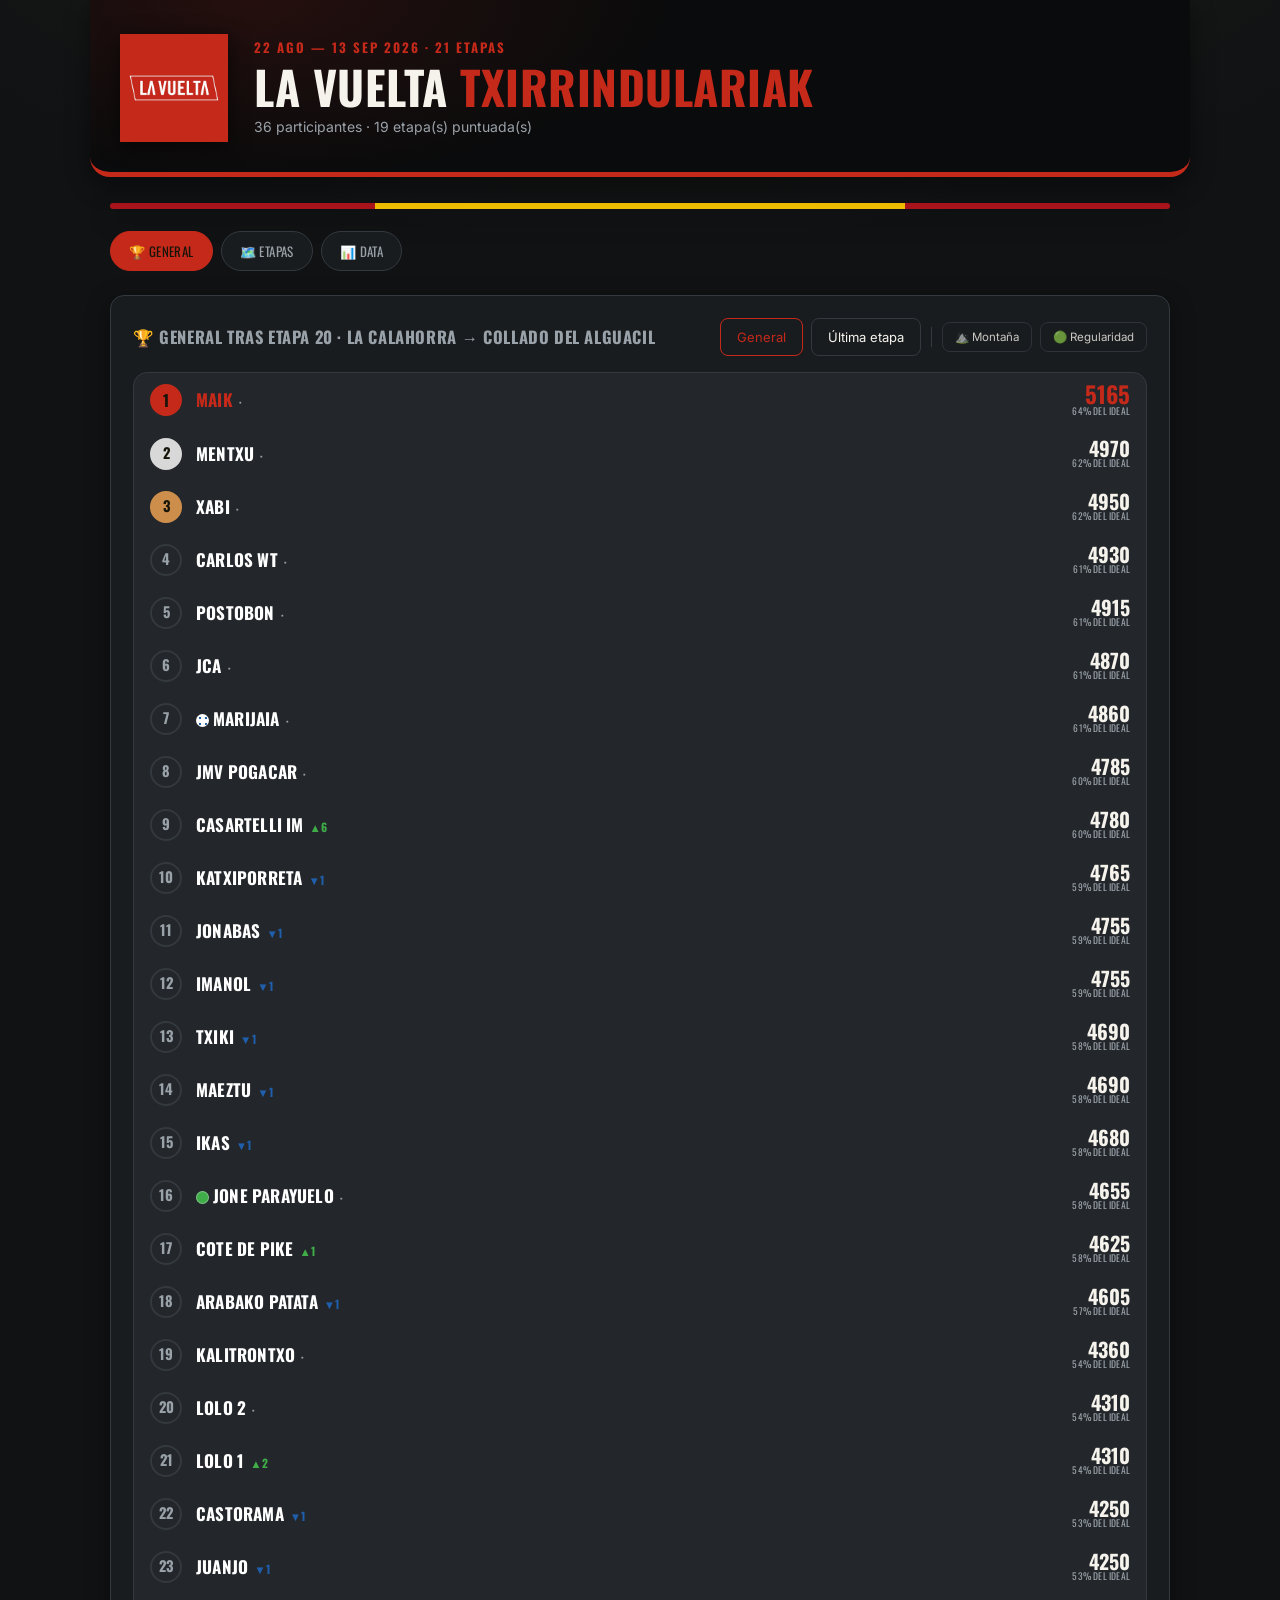
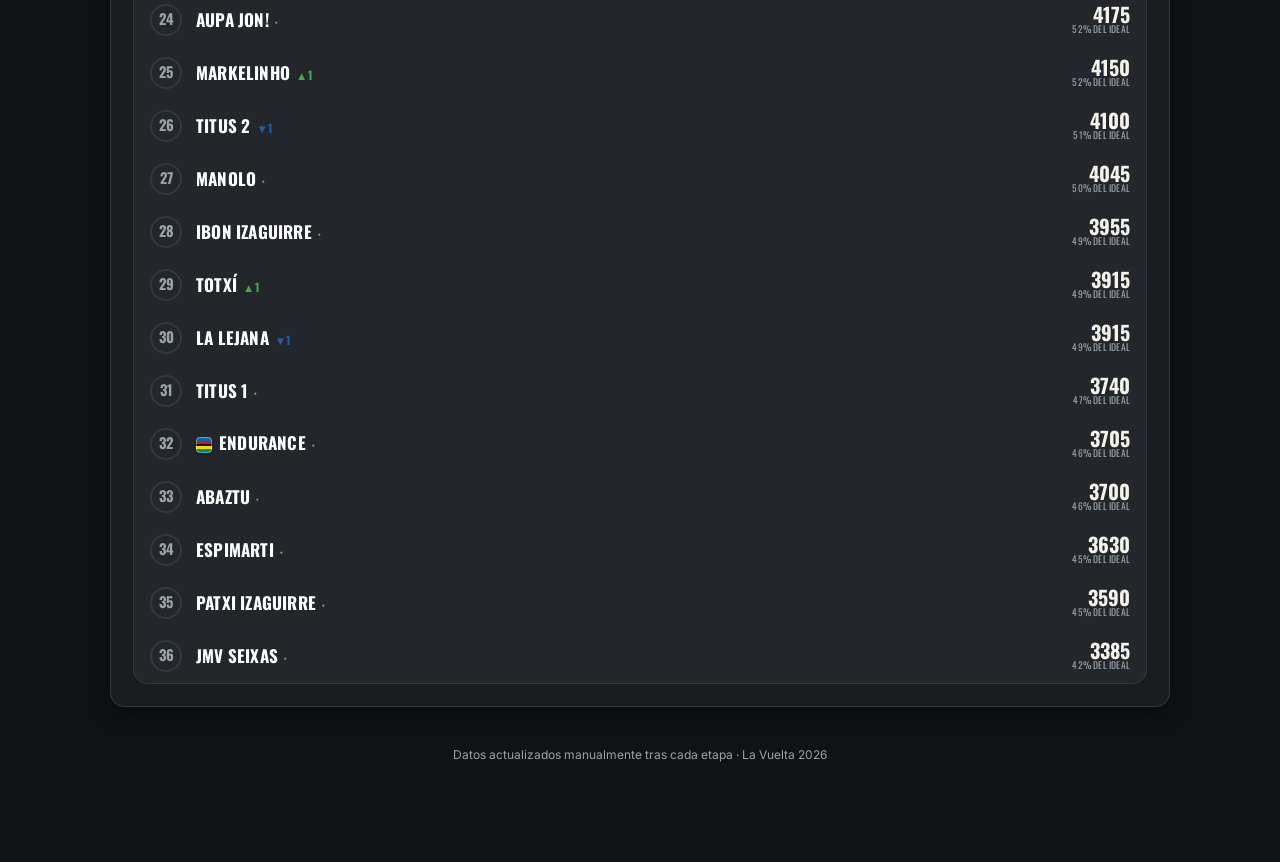
==== commit fb8aa28a: "Update print statement from 'Hello' to 'Goodbye'" ====
--- a/index.html
+++ b/index.html
@@ -1,910 +1,1511 @@
-<!doctype html>
+<!DOCTYPE html>
 <html lang="es">
 <head>
-<meta charset="utf-8" />
-<meta name="viewport" content="width=device-width, initial-scale=1, viewport-fit=cover" />
-<title>Porra del Trabajo</title>
-<link rel="manifest" href="/manifest.json" />
-<link rel="icon" href="/icons/favicon-32.png" sizes="32x32" />
-<link rel="apple-touch-icon" href="/icons/apple-touch-icon.png" />
-<meta name="theme-color" content="#0b0e14" />
-<meta name="apple-mobile-web-app-capable" content="yes" />
-<meta name="apple-mobile-web-app-status-bar-style" content="black-translucent" />
-<meta name="apple-mobile-web-app-title" content="Porra" />
-<link rel="preconnect" href="https://fonts.googleapis.com" />
-<link rel="preconnect" href="https://fonts.gstatic.com" crossorigin />
-<link href="https://fonts.googleapis.com/css2?family=Space+Grotesk:wght@400;500;600;700;800&display=swap" rel="stylesheet" />
-<style>
-  :root{
-    --bg:#0b0e14;
-    --bg2:#0f1420;
-    --card:#141a27;
-    --card-border:#232b3d;
-    --text:#eef1f8;
-    --text-dim:#95a0b8;
-    --accent1:#8b5cf6;
-    --accent2:#22d3ee;
-    --accent3:#fb7185;
-    --accent4:#facc15;
-    --ok:#2dd4bf;
-    --danger:#f87171;
-    --radius:16px;
-  }
-  *{box-sizing:border-box;}
-  html,body{margin:0;padding:0;}
-  body{
-    background:
-      radial-gradient(1200px 600px at 10% -10%, rgba(139,92,246,.25), transparent 60%),
-      radial-gradient(1000px 500px at 100% 0%, rgba(34,211,238,.18), transparent 55%),
-      var(--bg);
-    color:var(--text);
-    font-family:'Space Grotesk',-apple-system,BlinkMacSystemFont,"Segoe UI",Roboto,Helvetica,Arial,sans-serif;
-    min-height:100vh;
-    -webkit-font-smoothing:antialiased;
-  }
-  .wrap{max-width:640px;margin:0 auto;padding:16px 16px 96px;}
-  @media (min-width:760px){ .wrap{max-width:880px;} }
-  h1,h2,h3{margin:0 0 4px;font-weight:700;letter-spacing:-.01em;}
-  .muted{color:var(--text-dim);}
-  .center{text-align:center;}
-  .row{display:flex;gap:10px;align-items:center;}
-  .row.between{justify-content:space-between;}
-  .row.wrap{flex-wrap:wrap;}
-  .card{
-    background:linear-gradient(180deg, rgba(255,255,255,.03), rgba(255,255,255,0)) , var(--card);
-    border:1px solid var(--card-border);
-    border-radius:var(--radius);
-    padding:16px;
-    margin-bottom:14px;
-  }
-  .brand{
-    font-weight:800;
-    font-size:26px;
-    letter-spacing:.2px;
-    background:linear-gradient(90deg,var(--accent1),var(--accent2) 60%, var(--accent3));
-    -webkit-background-clip:text;
-    background-clip:text;
-    color:transparent;
-  }
-  .input{
-    width:100%;
-    background:#0d1220;
-    border:1px solid var(--card-border);
-    color:var(--text);
-    border-radius:12px;
-    padding:12px 14px;
-    font-size:16px;
-    outline:none;
-  }
-  .input:focus{border-color:var(--accent2);}
-  label{font-size:13px;color:var(--text-dim);display:block;margin:10px 0 6px;}
-  .btn{
-    border:none;border-radius:12px;padding:12px 16px;font-size:15px;font-weight:700;
-    cursor:pointer;color:var(--text);background:#1b2334;
-  }
-  .btn:active{transform:translateY(1px);}
-  .btn-primary{
-    background:linear-gradient(90deg,var(--accent1),var(--accent2));
-    color:#0a0f1a;
-  }
-  .btn-warn{background:linear-gradient(90deg,var(--accent4),var(--accent3));color:#1a0f0f;}
-  .btn-danger{background:transparent;border:1px solid var(--danger);color:var(--danger);}
-  .btn-block{width:100%;}
-  .btn-sm{padding:8px 10px;font-size:13px;border-radius:10px;}
-  .tabs{
-    display:flex;flex-wrap:wrap;gap:6px;padding-bottom:4px;margin-bottom:14px;
-  }
-  .tab{
-    flex:0 0 auto;padding:9px 14px;border-radius:999px;font-size:13px;font-weight:700;
-    background:#111827;border:1px solid var(--card-border);color:var(--text-dim);cursor:pointer;white-space:nowrap;
-  }
-  .tab.active{
-    background:linear-gradient(90deg,var(--accent1),var(--accent3));
-    color:#0a0f1a;border-color:transparent;
-  }
-  .badge{
-    display:inline-flex;align-items:center;justify-content:center;
-    width:38px;height:44px;font-size:11px;font-weight:700;letter-spacing:.03em;
-    flex:0 0 auto; box-shadow:0 3px 10px rgba(0,0,0,.4);
-    clip-path:polygon(50% 0%,93% 14%,93% 58%,50% 100%,7% 58%,7% 14%);
-    position:relative;
-  }
-  .badge::after{
-    content:'';position:absolute;inset:2px;
-    clip-path:polygon(50% 0%,93% 14%,93% 58%,50% 100%,7% 58%,7% 14%);
-    box-shadow:inset 0 0 0 1px rgba(255,255,255,.35);
-    pointer-events:none;
-  }
-  .badge.lg{width:58px;height:66px;font-size:15px;}
-  .badge-img{width:38px;height:38px;object-fit:contain;flex:0 0 auto;}
-  .badge-img.lg{width:56px;height:56px;}
-  .match{
-    display:flex;align-items:center;gap:8px;
-    background:linear-gradient(180deg, rgba(255,255,255,.03), rgba(255,255,255,0));
-    border:1px solid var(--card-border);border-radius:18px;padding:16px 10px;
-  }
-  .match .team{display:flex;flex-direction:column;align-items:center;gap:10px;flex:1;min-width:0;}
-  .match .team-top{
-    display:flex;align-items:center;justify-content:center;gap:10px;
-    background:#0d1220;border:1px solid var(--card-border);border-radius:14px;
-    padding:10px 12px;box-shadow:0 4px 14px rgba(0,0,0,.3);min-height:64px;width:100%;
-  }
-  .match .team-top.reverse{flex-direction:row-reverse;}
-  .match .team-top .badge-img{width:52px;height:52px;}
-  .match .team-top .badge{width:46px;height:52px;}
-  .match .team-name{
-    font-size:15px;font-weight:700;text-align:center;color:var(--text);line-height:1.25;
-    max-width:100%;white-space:nowrap;overflow:hidden;text-overflow:ellipsis;
-  }
-  .match .team-top input{
-    width:52px;height:52px;text-align:center;font-size:24px;font-weight:800;padding:0;
-    background:#161d2e;border:1px solid var(--card-border);border-radius:10px;color:var(--accent2);
-  }
-  .match .team-top .score-locked{
-    width:52px;height:52px;display:flex;align-items:center;justify-content:center;
-    font-size:24px;font-weight:800;
-    background:rgba(45,212,191,.14);border:1px solid rgba(45,212,191,.4);border-radius:10px;color:var(--ok);
-  }
-  .vs-col{display:flex;align-items:center;justify-content:center;flex:0 0 auto;padding:0 4px;}
-  .vs-col .vs{
-    display:flex;align-items:center;justify-content:center;min-width:42px;height:42px;padding:0 10px;
-    border-radius:999px;background:linear-gradient(135deg,var(--accent1),var(--accent2));
-    color:#0a0f1a;font-weight:800;font-size:13px;box-shadow:0 4px 14px rgba(139,92,246,.35);
-  }
-  .score-inputs{display:flex;align-items:center;justify-content:center;gap:8px;margin-top:10px;}
-  .score-inputs input{
-    width:56px;text-align:center;font-size:20px;font-weight:800;padding:10px 0;
-    background:#0d1220;border:1px solid var(--card-border);border-radius:10px;color:var(--text);
-  }
-  .score-inputs .dash{font-size:20px;font-weight:800;color:var(--text-dim);}
-  table{width:100%;border-collapse:collapse;font-size:15px;}
-  th,td{padding:10px 8px;text-align:left;border-bottom:1px solid var(--card-border);}
-  th{color:var(--text-dim);font-weight:600;font-size:12px;text-transform:uppercase;letter-spacing:.04em;}
-  td.num, th.num{text-align:center;}
-  .pill{display:inline-block;padding:3px 9px;border-radius:999px;font-size:11px;font-weight:800;}
-  .pill.ok{background:rgba(45,212,191,.15);color:var(--ok);}
-  .pill.no{background:rgba(248,113,113,.12);color:var(--danger);}
-  .pill.win{background:linear-gradient(90deg,var(--accent4),var(--accent3));color:#1a0f0f;}
-  .hidden{display:none !important;}
-  .toast{
-    position:fixed;left:50%;bottom:20px;transform:translateX(-50%);
-    background:#141a27;border:1px solid var(--card-border);color:var(--text);
-    padding:12px 16px;border-radius:12px;font-size:14px;z-index:50;max-width:90vw;box-shadow:0 8px 24px rgba(0,0,0,.4);
-  }
-  .modal{
-    position:fixed;inset:0;background:rgba(5,7,12,.72);z-index:60;
-    display:flex;align-items:center;justify-content:center;padding:20px;
-  }
-  .modal-box{
-    background:#141a27;border:1px solid var(--card-border);border-radius:16px;
-    padding:20px;max-width:360px;width:100%;box-shadow:0 12px 32px rgba(0,0,0,.5);
-  }
-  .cred-content{margin-top:8px;font-size:15px;line-height:1.6;}
-  .cred-content .cred-line{
-    display:flex;align-items:center;justify-content:space-between;gap:10px;
-    background:#0d1220;border:1px solid var(--card-border);border-radius:10px;
-    padding:10px 12px;margin-top:8px;font-weight:700;
-  }
-  .cred-content .cred-value{color:var(--accent2);font-size:16px;letter-spacing:.02em;user-select:all;}
-  select.input{-webkit-appearance:none;appearance:none;}
-  .divider{height:1px;background:var(--card-border);margin:14px 0;}
-  .checkbox{width:22px;height:22px;accent-color:var(--accent2);}
-  .topbar{display:flex;align-items:center;justify-content:space-between;margin-bottom:16px;}
-  .avatar{
-    width:38px;height:38px;border-radius:50%;display:flex;align-items:center;justify-content:center;
-    background:linear-gradient(135deg,var(--accent1),var(--accent2));font-weight:800;color:#0a0f1a;font-size:14px;
-  }
-  .err{color:var(--danger);font-size:13px;margin-top:8px;min-height:16px;}
-  .small{font-size:12px;}
-  .section-title{display:flex;align-items:center;gap:8px;margin-bottom:10px;}
-  .dot{width:8px;height:8px;border-radius:50%;}
-</style>
+<meta charset="UTF-8">
+<meta name="viewport" content="width=device-width, initial-scale=1.0, viewport-fit=cover">
+<title>Porra La Vuelta 2026</title>
+<link rel="icon" href="[data-uri]">
+<link rel="stylesheet" href="estilo.css">
 </head>
 <body>
-
-<div class="wrap" id="login-view">
-  <div style="padding-top:14vh;">
-    <div class="center" style="margin-bottom:26px;">
-      <div class="brand">⚽ Porra del Trabajo</div>
-      <div class="muted small">Dos partidos por jornada. El que clava los dos, gana.</div>
-    </div>
-    <div class="card">
-      <label>Tu ID</label>
-      <input class="input" id="login-id" autocomplete="username" placeholder="p.ej. carlo" />
-      <label>Contraseña</label>
-      <input class="input" id="login-pass" type="password" autocomplete="current-password" placeholder="••••••" />
-      <div class="err" id="login-err"></div>
-      <button class="btn btn-primary btn-block" style="margin-top:14px;" onclick="doLogin()">Entrar</button>
+<div class="envolvente">
+
+  <div class="hero">
+    <img class="logo" src="[data-uri]" alt="La Vuelta">
+    <div class="hero-texto">
+      <div class="fechas-tour">22 ago — 13 sep 2026 · 21 etapas</div>
+      <h1 class="titulo-app">LA VUELTA<span> TXIRRINDULARIAK</span></h1>
+      <div class="subtitulo" id="subtitulo-estado">Cargando datos...</div>
     </div>
   </div>
-</div>
-
-<div class="wrap hidden" id="app-view">
-  <div class="topbar">
-    <div class="row">
-      <div class="avatar" id="me-avatar">?</div>
-      <div>
-        <div style="font-weight:800;" id="me-nombre">—</div>
-        <div class="muted small" id="me-role">—</div>
+  <div class="franja-espana"></div>
+
+  <nav class="pestañas">
+    <button class="activa" data-tab="general">🏆 General</button>
+    <button data-tab="calendario">🗺️ Etapas</button>
+    <button data-tab="data">📊 Data</button>
+  </nav>
+
+  <div id="vista-general" class="vista">
+    <div class="tarjeta">
+      <div style="display:flex; justify-content:space-between; align-items:center; flex-wrap:wrap; gap:10px; margin-bottom:16px;">
+        <h2 style="margin:0" id="titulo-clasificacion">🏆 Clasificación</h2>
+        <div style="display:flex; gap:8px; flex-wrap:wrap; align-items:center;">
+          <button class="secundaria" id="btn-clas-general" onclick="cambiarClasificacion('general')">General</button>
+          <button class="secundaria" id="btn-clas-ultima" onclick="cambiarClasificacion('ultima')">Última etapa</button>
+          <span style="width:1px; height:20px; background:var(--linea); margin:0 2px;"></span>
+          <button class="secundaria menor" id="btn-clas-montana" onclick="cambiarClasificacion('montana')">⛰️ Montaña</button>
+          <button class="secundaria menor" id="btn-clas-regularidad" onclick="cambiarClasificacion('regularidad')">🟢 Regularidad</button>
+        </div>
+      </div>
+      <div id="tabla-general">Cargando…</div>
+    </div>
+  </div>
+
+  <div id="vista-calendario" class="vista" style="display:none">
+    <div class="tarjeta">
+      <h2>🗺️ Etapas — La Vuelta 2026</h2>
+      <div id="lista-calendario" class="lista-calendario">Cargando…</div>
+    </div>
+    <div class="tarjeta" id="tarjeta-detalle-etapa">
+      <h2>🚴 Detalle de la etapa</h2>
+      <div class="grid-form" style="margin-bottom:16px; max-width:340px;">
+        <select id="selector-etapa"></select>
+      </div>
+      <div id="detalle-etapa"><p class="mini">Elige una etapa arriba, o haz clic directamente en una del listado.</p></div>
+    </div>
+  </div>
+
+  <div id="vista-data" class="vista" style="display:none">
+    <div class="tarjeta">
+      <div style="display:flex; gap:8px; margin-bottom:18px; flex-wrap:wrap;">
+        <button class="sub-tab lunares" id="btn-data-kom" onclick="cambiarSubData('kom')">⛰️ KOM</button>
+        <button class="sub-tab rojo" id="btn-data-idealteam" onclick="cambiarSubData('idealteam')">🧠 Equipo ideal</button>
+        <button class="sub-tab verde" id="btn-data-buscador" onclick="cambiarSubData('buscador')">🔍 ¿Quién tiene a...?</button>
+        <button class="sub-tab equipo" id="btn-data-participantes" onclick="cambiarSubData('participantes')">👥 Participantes</button>
+        <button class="sub-tab naranja" id="btn-data-sorpresa" onclick="cambiarSubData('sorpresa')">🎁 Sorpresa</button>
+        <button class="sub-tab morado" id="btn-data-rentabilidad" onclick="cambiarSubData('rentabilidad')">💰 Rentabilidad</button>
+        <button class="sub-tab navy" id="btn-data-var" onclick="cambiarSubData('var')">
+          <svg width="17" height="15" viewBox="0 0 18 16" style="vertical-align:middle; margin-right:5px;">
+            <rect x="0.5" y="0.5" width="17" height="11.5" rx="1.2" fill="#fff" stroke="#1c3f5f" stroke-width="1.4"/>
+            <text x="9" y="9.2" font-size="5.2" font-weight="700" fill="#1c3f5f" text-anchor="middle" font-family="Arial, sans-serif">VAR</text>
+            <polygon points="6,12.3 12,12.3 13.5,15.2 4.5,15.2" fill="#1c3f5f"/>
+          </svg>VAR
+        </button>
+        <button class="sub-tab neutro" id="btn-data-sistema" onclick="cambiarSubData('sistema')">📖 Sistema de puntos</button>
+      </div>
+
+      <div id="sub-data-kom" class="sub-data">
+        <h2 style="margin-top:0">⛰️ Ranking KOM — puntos por corredor</h2>
+        <p class="mini" style="margin-top:-8px; margin-bottom:14px;">Quién está sumando más puntos con los criterios de la porra, sea de quien sea su equipo fantasy.</p>
+        <div style="display:flex; gap:8px; margin-bottom:16px;">
+          <button class="secundaria" id="btn-kom-corredores" onclick="cambiarKom('corredores')">Corredores</button>
+          <button class="secundaria" id="btn-kom-equipos" onclick="cambiarKom('equipos')">Equipos</button>
+        </div>
+        <div id="tabla-kom">Cargando…</div>
+      </div>
+
+      <div id="sub-data-idealteam" class="sub-data" style="display:none">
+        <h2 style="margin-top:0">🧠 Equipo ideal</h2>
+        <p class="mini" style="margin-top:-8px; margin-bottom:14px;">Los 9 corredores (≤2000 pts) + 3 equipos que más puntos habrían dado.</p>
+        <div style="display:flex; gap:8px; margin-bottom:16px;">
+          <button class="secundaria" id="btn-ideal-etapa" onclick="cambiarModoIdeal('etapa')">De una etapa</button>
+          <button class="secundaria" id="btn-ideal-acumulado" onclick="cambiarModoIdeal('acumulado')">Acumulado (Vuelta)</button>
+        </div>
+        <div class="grid-form" id="selector-ideal-etapa-wrap" style="margin-bottom:16px; max-width:320px;">
+          <select id="selector-ideal-etapa" onchange="pintarEquipoIdeal()"></select>
+        </div>
+        <div id="contenido-equipo-ideal">Cargando…</div>
+      </div>
+
+      <div id="sub-data-participantes" class="sub-data" style="display:none">
+        <h2 style="margin-top:0">👥 Ficha de participante</h2>
+        <div class="grid-form" style="margin-bottom:16px; max-width:320px;">
+          <select id="selector-participante"></select>
+        </div>
+        <div style="display:flex; gap:8px; margin-bottom:16px;">
+          <button class="secundaria" id="btn-part-resumen" onclick="cambiarVistaParticipante('resumen')">Resumen</button>
+          <button class="secundaria" id="btn-part-equipo" onclick="cambiarVistaParticipante('equipo')">👥 Equipo</button>
+          <button class="secundaria" id="btn-part-analitica" onclick="cambiarVistaParticipante('analitica')">📊 Analítica</button>
+        </div>
+        <div id="detalle-participante"></div>
+      </div>
+
+      <div id="sub-data-buscador" class="sub-data" style="display:none">
+        <h2 style="margin-top:0">🔍 ¿Qué participantes tienen a...?</h2>
+        <p class="mini" style="margin-top:-8px; margin-bottom:14px;">Escribe un corredor real y descubre quién lo lleva en su equipo.</p>
+        <div class="grid-form" style="margin-bottom:16px; max-width:320px;">
+          <input type="text" id="buscador-corredor" list="lista-corredores-publica" placeholder="Ej: Pogačar" oninput="buscarCorredor()">
+          <datalist id="lista-corredores-publica"></datalist>
+          <datalist id="lista-equipos-publica"></datalist>
+        </div>
+        <div id="resultado-buscador"></div>
+      </div>
+
+      <div id="sub-data-sorpresa" class="sub-data" style="display:none">
+        <h2 style="margin-top:0">🎁 Top 10 corredores SORPRESA</h2>
+        <p class="mini" style="margin-top:-8px; margin-bottom:14px;">Corredores que han sumado puntos con los criterios de la porra, pero que <strong>nadie</strong> ha seleccionado en su equipo — puntos que se han quedado sin dueño.</p>
+        <div id="tabla-sorpresa">Cargando…</div>
+      </div>
+
+      <div id="sub-data-rentabilidad" class="sub-data" style="display:none">
+        <h2 style="margin-top:0">💰 Rentabilidad — puntos por precio</h2>
+        <p class="mini" style="margin-top:-8px; margin-bottom:14px;">Quién ha dado más puntos por cada punto de precio invertido.</p>
+        <div style="display:flex; gap:8px; margin-bottom:16px;">
+          <button class="secundaria" id="btn-rent-general" onclick="cambiarRentabilidad('general')">Ranking general</button>
+          <button class="secundaria" id="btn-rent-tramo" onclick="cambiarRentabilidad('tramo')">Por tramo de precio</button>
+        </div>
+        <div id="tabla-rentabilidad">Cargando…</div>
+      </div>
+
+      <div id="sub-data-var" class="sub-data" style="display:none">
+        <h2 style="margin-top:0">🖥️ VAR — comprobador de puntos</h2>
+        <p class="mini" style="margin-top:-8px; margin-bottom:14px;">Repasa etapa a etapa de dónde sale cada punto — de un corredor, un equipo o un participante.</p>
+        <div style="display:flex; gap:8px; margin-bottom:14px;">
+          <button class="secundaria" id="btn-var-corredor" onclick="cambiarVarTipo('corredor')">Corredor</button>
+          <button class="secundaria" id="btn-var-equipo" onclick="cambiarVarTipo('equipo')">Equipo</button>
+          <button class="secundaria" id="btn-var-participante" onclick="cambiarVarTipo('participante')">Participante</button>
+        </div>
+        <div class="grid-form" style="margin-bottom:16px; max-width:320px;">
+          <input type="text" id="var-buscar-corredor" list="lista-corredores-publica" placeholder="Ej: Pogačar" oninput="pintarVAR()">
+          <input type="text" id="var-buscar-equipo" list="lista-equipos-publica" placeholder="Ej: UAE" oninput="pintarVAR()" style="display:none">
+          <select id="var-seleccionar-participante" onchange="pintarVAR()" style="display:none"></select>
+        </div>
+        <div id="tabla-var">Escribe o elige algo para empezar.</div>
+      </div>
+
+      <div id="sub-data-sistema" class="sub-data" style="display:none">
+        <h2 style="margin-top:0">📖 Sistema de puntuación</h2>
+        <div id="tabla-sistema">Cargando…</div>
       </div>
     </div>
-    <button class="btn btn-sm" onclick="doLogout()">Salir</button>
   </div>
 
-  <div class="tabs" id="tabs"></div>
-
-  <div id="tab-jornada"></div>
-  <div id="tab-clasificacion" class="hidden"></div>
-  <div id="tab-historial" class="hidden"></div>
-  <div id="tab-secretaria" class="hidden"></div>
-  <div id="tab-contabilidad" class="hidden"></div>
-  <div id="tab-admin" class="hidden"></div>
-
-  <div class="small muted center" style="margin-top:28px;opacity:.5;">Versión 2026-09-12-1</div>
+  <div id="modal-perfil" class="modal-overlay" style="display:none" onclick="if(event.target===this) cerrarPerfilEtapa()">
+    <div class="modal-caja">
+      <div class="modal-cabecera">
+        <span id="modal-perfil-titulo">Perfil de la etapa</span>
+        <button class="modal-cerrar" onclick="cerrarPerfilEtapa()">✕</button>
+      </div>
+      <div class="modal-cuerpo">
+        <img id="modal-perfil-img" src="" alt="Perfil oficial de la etapa" onerror="modalPerfilError()">
+        <p class="mini" id="modal-perfil-error" style="display:none; text-align:center;">No se ha podido cargar el perfil oficial ahora mismo. Puedes consultarlo directamente en <a href="https://www.lavuelta.es/es" target="_blank" style="color:var(--rojo)">lavuelta.es</a>.</p>
+        <p class="mini" style="text-align:center; margin-top:10px;">Perfil oficial © A.S.O.</p>
+      </div>
+    </div>
+  </div>
+
+  <footer class="pie">Datos actualizados manualmente tras cada etapa · La Vuelta 2026</footer>
 </div>
 
-<div id="toast" class="toast hidden"></div>
-
-<div id="cred-modal" class="modal hidden">
-  <div class="modal-box">
-    <h3>Credenciales</h3>
-    <div id="cred-content" class="cred-content"></div>
-    <button class="btn btn-primary btn-block" style="margin-top:14px;" onclick="closeCredModal()">Cerrar, ya la he apuntado</button>
-  </div>
-</div>
-
+<script src="maestros.js"></script>
+<script src="motor-puntos.js"></script>
 <script>
-const SESSION_KEY = 'porra_trabajo_session_v1';
-let session = null;
-let state = null;
-let currentTab = 'jornada';
-let autoRefreshTimer = null;
-
-function getSession(){
-  try { return JSON.parse(localStorage.getItem(SESSION_KEY) || 'null'); } catch(e){ return null; }
-}
-function setSession(s){
-  session = s;
-  if (s) localStorage.setItem(SESSION_KEY, JSON.stringify(s));
-  else localStorage.removeItem(SESSION_KEY);
-}
-
-function showCredModal(nombre, id, pass){
-  document.getElementById('cred-content').innerHTML = `
-    <div>Participante: <strong>${nombre}</strong></div>
-    <div class="cred-line"><span>ID</span><span class="cred-value">${id}</span></div>
-    <div class="cred-line"><span>Contraseña</span><span class="cred-value">${pass}</span></div>
-    <div class="small muted" style="margin-top:10px;">Apúntala ahora, no se puede volver a ver (pero puedes generar una nueva desde "Restablecer contraseña").</div>
-  `;
-  document.getElementById('cred-modal').classList.remove('hidden');
-}
-function closeCredModal(){
-  document.getElementById('cred-modal').classList.add('hidden');
-}
-
-function showToast(msg, ms){
-  const t = document.getElementById('toast');
-  t.textContent = msg;
-  t.classList.remove('hidden');
-  clearTimeout(t._timer);
-  t._timer = setTimeout(()=> t.classList.add('hidden'), ms || 2600);
-}
-
-async function api(path, opts){
-  opts = Object.assign({ cache: 'no-store' }, opts || {});
-  const res = await fetch(path, opts);
-  let data;
-  try { data = await res.json(); } catch(e){ data = { ok:false, error:'respuesta_invalida' }; }
-  return data;
-}
-
-async function doLogin(){
-  const id = document.getElementById('login-id').value.trim().toLowerCase();
-  const pass = document.getElementById('login-pass').value;
-  const err = document.getElementById('login-err');
-  err.textContent = '';
-  if (!id || !pass){ err.textContent = 'Rellena tu ID y contraseña.'; return; }
-  const data = await api('/api/login', {
-    method:'POST', headers:{'Content-Type':'application/json'},
-    body: JSON.stringify({ id, pass })
-  });
-  if (!data.ok){ err.textContent = 'ID o contraseña incorrectos.'; return; }
-  setSession({ id, pass, nombre: data.participante.nombre, role: data.participante.role, esSecretario: data.participante.esSecretario });
-  await boot();
-}
-
-function doLogout(){
-  stopAutoRefresh();
-  setSession(null);
-  document.getElementById('app-view').classList.add('hidden');
-  document.getElementById('login-view').classList.remove('hidden');
-  document.getElementById('login-id').value = '';
-  document.getElementById('login-pass').value = '';
-}
-
-function initials(nombre){
-  return String(nombre).split(' ').map(w=>w[0]).join('').slice(0,2).toUpperCase();
-}
-
-function teamBadge(teamId, size){
-  const eq = (state.equipos || []).find(e => e.id === teamId);
-  if (!eq) return '<span class="badge">?</span>';
-  return `<img src="/escudos/${eq.id}.png" alt="${eq.nombre}" title="${eq.nombre}" class="badge-img ${size==='lg'?'lg':''}" onerror="badgeImgError(this,'${eq.id}','${size||''}')">`;
-}
-function badgeImgError(img, teamId, size){
-  const eq = (state.equipos || []).find(e => e.id === teamId);
-  if (!eq) { img.remove(); return; }
-  const span = document.createElement('span');
-  span.className = 'badge' + (size==='lg' ? ' lg' : '');
-  span.style.background = `linear-gradient(135deg, ${eq.color1}, ${eq.color2})`;
-  span.style.color = textOn(eq.color1);
-  span.title = eq.nombre;
-  span.textContent = eq.corto;
-  img.replaceWith(span);
-}
-function teamName(teamId){
-  const eq = (state.equipos || []).find(e => e.id === teamId);
-  if (!eq) return teamId;
-  // si el nombre completo es largo, usamos las 3 letras para que las dos
-  // columnas del partido queden siempre alineadas a la misma altura.
-  return eq.nombre.length > 15 ? eq.corto.toUpperCase() : eq.nombre;
-}
-function matchLabel(partido){
-  const l = (state.equipos || []).find(e => e.id === partido.local);
-  const v = (state.equipos || []).find(e => e.id === partido.visitante);
-  return `${l ? l.corto : partido.local}-${v ? v.corto : partido.visitante}`;
-}
-function textOn(hex){
-  // negro o blanco según el brillo del color de fondo
-  const c = hex.replace('#','');
-  const r=parseInt(c.substr(0,2),16), g=parseInt(c.substr(2,2),16), b=parseInt(c.substr(4,2),16);
-  const yiq = (r*299+g*587+b*114)/1000;
-  return yiq >= 150 ? '#10131b' : '#ffffff';
-}
-
-function matchCard(partido, opts){
-  opts = opts || {};
-  const input = (id, val) => `<input type="number" min="0" max="20" inputmode="numeric" id="${id}" value="${val||''}" />`;
-  const locked = (val) => `<div class="score-locked">${val!==undefined && val!=='' ? val : '—'}</div>`;
-  const side = (key) => {
-    if (opts.ids) return input(opts.ids[key], opts.vals && opts.vals[key]);
-    if (opts.locked) return locked(opts.locked[key]);
-    return '';
-  };
-  const team = (teamId, key) => `
-    <div class="team">
-      <div class="team-top${key==='visit' ? ' reverse' : ''}">
-        ${teamBadge(teamId,'lg')}
-        ${side(key)}
-      </div>
-      <span class="team-name">${teamName(teamId)}</span>
+let DATOS = null;
+let CLASIFICACION = null;
+let LIDERES_JERSEY = null;
+let KOM_MODO = 'corredores';
+let SUB_DATA = 'kom';
+
+const ICONO_TIPO = {
+  contrarreloj_equipos: '⏱️',
+  contrarreloj_individual: '⏱️',
+  montana: '⛰️',
+  llana: '🏁',
+  ondulada: '〰️',
+  media: '🏔️',
+  ondulada_final_alto: '〰️⛰️',
+};
+const NOMBRE_TIPO = {
+  contrarreloj_equipos: 'Contrarreloj por equipos',
+  contrarreloj_individual: 'Contrarreloj individual',
+  montana: 'Montaña',
+  llana: 'Llana',
+  ondulada: 'Ondulada',
+  media: 'Media montaña',
+  ondulada_final_alto: 'Ondulada, final en alto',
+};
+
+async function cargarDatos(){
+  try{
+    const res = await fetch('data.json?_=' + Date.now());
+    if(!res.ok) throw new Error('No se pudo cargar data.json');
+    DATOS = await res.json();
+    CLASIFICACION = calcularClasificacion(DATOS);
+    LIDERES_JERSEY = calcularLideresJersey(DATOS);
+    document.getElementById('subtitulo-estado').textContent =
+      `${DATOS.participantes.length} participantes · ${DATOS.resultados.length} etapa(s) puntuada(s)${DATOS.bonusFinal ? ' · Vuelta finalizada' : ''}`;
+    pintarGeneral();
+    pintarKom();
+    pintarSorpresa();
+    document.getElementById('btn-rent-general').classList.add('activa');
+    pintarRentabilidad();
+    llenarSelectorVarParticipante();
+    document.getElementById('btn-var-corredor').classList.add('activa');
+    pintarSistema();
+    pintarCalendario();
+    llenarSelectorEtapas();
+    llenarSelectorParticipantes();
+    document.getElementById('btn-part-resumen').classList.add('activa');
+    llenarSelectorIdealEtapa();
+    document.getElementById('btn-ideal-etapa').classList.add('activa');
+    pintarEquipoIdeal();
+  }catch(e){
+    document.getElementById('subtitulo-estado').innerHTML =
+      `<span style="color:#ff9d9f">Error cargando datos: ${e.message}</span>`;
+  }
+}
+
+function medalla(pos){
+  if(pos===1) return '🥇';
+  if(pos===2) return '🥈';
+  if(pos===3) return '🥉';
+  return pos;
+}
+
+// Insignia de broma: "maillot arcoíris" UCI para un participante concreto del grupo,
+// + insignias de maillot (general/montaña/regularidad) para quien lidere cada categoría.
+// 'vista' indica en qué pestaña se está pintando: se omite la insignia de esa
+// misma categoría porque ya es obvio quién la lidera (va el/la primero/a de la lista).
+function nombreConInsignia(nombre, id, vista){
+  let insignias = '';
+  if(normaliza(nombre) === 'ENDURANCE'){
+    insignias += '<span class="insignia-arcoiris" title="Campeón del mundo UCI (oficioso)"></span>';
+  }
+  if(id && LIDERES_JERSEY){
+    if(vista !== 'general' && LIDERES_JERSEY.general.includes(id)) insignias += '<span class="badge-jersey rojo" title="Líder de la clasificación general"></span>';
+    if(vista !== 'montana' && LIDERES_JERSEY.montana.includes(id)) insignias += '<span class="badge-jersey lunares" title="Líder maillot de topos (más puntos de Montaña)"></span>';
+    if(vista !== 'regularidad' && LIDERES_JERSEY.regularidad.includes(id)) insignias += '<span class="badge-jersey verde" title="Líder maillot verde (más puntos de Regularidad)"></span>';
+  }
+  return insignias + nombre;
+}
+
+function precioDe(nombre){
+  const key = normaliza(nombre);
+  const encontrado = Object.keys(PRECIOS_CORREDORES).find(k => normaliza(k) === key);
+  return encontrado ? PRECIOS_CORREDORES[encontrado] : 0;
+}
+
+function corredoresPorValor(corredores){
+  return (corredores||[]).slice().sort((a,b)=>precioDe(b)-precioDe(a));
+}
+
+let MODO_CLASIFICACION = 'general';
+
+function cambiarClasificacion(modo){
+  MODO_CLASIFICACION = modo;
+  pintarGeneral();
+}
+
+function calcularPosicionesPrevias(){
+  const resultadosOrdenados = (DATOS.resultados || []).slice().sort((a,b)=>a.numero-b.numero);
+  if(resultadosOrdenados.length < 2) return null;
+  // Recalculamos la clasificación completa quitando solo la última etapa jugada,
+  // en vez de re-ordenar los totales ya extraídos: así, en caso de empate, se
+  // aplica el mismo criterio de desempate que usa calcularClasificacion (orden
+  // de datos.participantes) en vez de heredar el orden de la clasificación
+  // ACTUAL, que sesgaba el empate a favor de quien ya iba primero hoy.
+  const datosPrevios = Object.assign({}, DATOS, { resultados: resultadosOrdenados.slice(0, -1) });
+  const clasifPrevia = calcularClasificacion(datosPrevios);
+  const posMap = {};
+  clasifPrevia.forEach((f,i)=> posMap[f.id] = i+1);
+  return posMap;
+}
+
+function flechaVariacion(actual, previa){
+  if(previa == null) return '';
+  const delta = previa - actual;
+  if(delta > 0) return `<span class="export-flecha subida">▲${delta}</span>`;
+  if(delta < 0) return `<span class="export-flecha bajada">▼${Math.abs(delta)}</span>`;
+  return `<span class="export-flecha" style="color:var(--texto-tenue)">·</span>`;
+}
+
+function etiquetaUltimaEtapa(){
+  const etapas = (DATOS.resultados||[]).slice().sort((a,b)=>a.numero-b.numero);
+  if(!etapas.length) return null;
+  const u = etapas[etapas.length-1];
+  return `Etapa ${u.numero}${u.nombre ? ' · '+u.nombre : ''}`;
+}
+
+function pintarGeneral(){
+  const botones = { general:'btn-clas-general', ultima:'btn-clas-ultima', montana:'btn-clas-montana', regularidad:'btn-clas-regularidad' };
+  Object.entries(botones).forEach(([modo, idBtn])=>{
+    const btn = document.getElementById(idBtn);
+    const activo = MODO_CLASIFICACION === modo;
+    btn.style.borderColor = activo ? 'var(--rojo)' : '';
+    btn.style.color = activo ? 'var(--rojo)' : '';
+  });
+
+  const titulo = document.getElementById('titulo-clasificacion');
+  const etiqueta = etiquetaUltimaEtapa();
+  if(MODO_CLASIFICACION === 'general') titulo.textContent = '🏆 General' + (etiqueta ? ' tras ' + etiqueta : '');
+  else if(MODO_CLASIFICACION === 'ultima') titulo.textContent = '🏆 ' + (etiqueta || 'Última etapa');
+  else if(MODO_CLASIFICACION === 'montana') titulo.textContent = '⛰️ Clasificación de la montaña (secundaria)';
+  else if(MODO_CLASIFICACION === 'regularidad') titulo.textContent = '🟢 Clasificación de la regularidad (secundaria)';
+
+  const cont = document.getElementById('tabla-general');
+  if(!CLASIFICACION.length){ cont.innerHTML = '<p class="mini">Aún no hay participantes cargados.</p>'; return; }
+
+  if(MODO_CLASIFICACION === 'general') pintarClasificacionGeneral(cont);
+  else if(MODO_CLASIFICACION === 'ultima') pintarClasificacionUltimaEtapa(cont);
+  else pintarClasificacionCategoria(cont, MODO_CLASIFICACION);
+}
+
+function pintarClasificacionCategoria(cont, campo){
+  if(!DATOS.resultados || !DATOS.resultados.length){
+    cont.innerHTML = '<p class="mini">Todavía no hay etapas puntuadas.</p>';
+    return;
+  }
+  const filas = DATOS.participantes.map(p => ({
+    id: p.id, nombre: p.nombre,
+    puntos: puntosPorCategoriaParticipante(p, DATOS)[campo]
+  })).sort((a,b)=>b.puntos-a.puntos);
+  filas.forEach((f,i)=>f.posicion=i+1);
+
+  let html = '<div class="lista-clasificacion">';
+  filas.forEach(f=>{
+    const claseTop = f.posicion<=3 ? 'top'+f.posicion : '';
+    html += `<div class="export-fila ${claseTop}">
+      <div class="export-rank">${f.posicion}</div>
+      <div class="export-nombre">${nombreConInsignia(f.nombre, f.id, campo)}</div>
+      <div class="export-puntos">${f.puntos}</div>
     </div>`;
-  return `
-    <div class="match">
-      ${team(partido.local, 'local')}
-      <div class="vs-col"><span class="vs">${partido.resultado ? partido.resultado : 'VS'}</span></div>
-      ${team(partido.visitante, 'visit')}
+  });
+  html += '</div>';
+  cont.innerHTML = html;
+}
+
+function calcularPuntosIdealAcumulado(){
+  const resultado = calcularEquipoIdealAcumulado(DATOS, 2000, 9);
+  if(!resultado) return 0;
+  const equipos = mejoresEquiposAcumulado(DATOS, 3);
+  return resultado.totalPuntos + equipos.reduce((s,e)=>s+e.puntos, 0);
+}
+
+function calcularPuntosIdealEtapa(etapa, tabla){
+  const resultado = calcularEquipoIdealEtapa(etapa, tabla, 2000, 9);
+  if(!resultado) return 0;
+  const equipos = mejoresEquiposEtapa(etapa, tabla, 3);
+  return resultado.totalPuntos + equipos.reduce((s,e)=>s+e.puntos, 0);
+}
+
+function pctIdealHTML(puntos, puntosIdeal){
+  if(!puntosIdeal) return '';
+  const pct = Math.round((puntos / puntosIdeal) * 100);
+  return `<div class="export-pct">${pct}% del ideal</div>`;
+}
+
+function pintarClasificacionGeneral(cont){
+  const posMap = calcularPosicionesPrevias();
+  const puntosIdeal = DATOS.resultados && DATOS.resultados.length ? calcularPuntosIdealAcumulado() : 0;
+  let html = '<div class="lista-clasificacion">';
+  CLASIFICACION.forEach(f=>{
+    const claseTop = f.posicion<=3 ? 'top'+f.posicion : '';
+    const flecha = posMap ? flechaVariacion(f.posicion, posMap[f.id]) : '';
+    html += `<div class="export-fila fila-clicable ${claseTop}" onclick="toggleDetalleGeneral('${f.id}')">
+      <div class="export-rank">${f.posicion}</div>
+      <div class="export-nombre">${nombreConInsignia(f.nombre, f.id, 'general')}${flecha}</div>
+      <div class="export-puntos-wrap"><div class="export-puntos">${f.total}</div>${pctIdealHTML(f.total, puntosIdeal)}</div>
+    </div>
+    <div id="detalle-gen-${f.id}" class="detalle-expandible" style="display:none"><div id="detalle-gen-cont-${f.id}"></div></div>`;
+  });
+  html += '</div>';
+  cont.innerHTML = html;
+}
+
+function toggleDetalleGeneral(id){
+  const fila = document.getElementById('detalle-gen-'+id);
+  const contDet = document.getElementById('detalle-gen-cont-'+id);
+  if(fila.style.display !== 'none'){ fila.style.display = 'none'; return; }
+  fila.style.display = 'block';
+  if(!contDet.dataset.cargado){
+    const participante = CLASIFICACION.find(f=>f.id===id);
+    const detalle = detalleContribucionGeneral(participante, DATOS);
+    let h = '<div class="desglose-equipo">';
+    detalle.forEach(d=>{
+      h += `<div class="fila-desglose"><span>${d.tipo==='equipo' ? '🚩' : '🚴'} ${d.nombre}</span><span class="total-puntos">${d.puntos}</span></div>`;
+    });
+    h += '</div>';
+    contDet.innerHTML = h;
+    contDet.dataset.cargado = '1';
+  }
+}
+
+function pintarClasificacionUltimaEtapa(cont){
+  const etapas = (DATOS.resultados||[]).slice().sort((a,b)=>a.numero-b.numero);
+  if(!etapas.length){ cont.innerHTML = '<p class="mini">Todavía no hay ninguna etapa puntuada.</p>'; return; }
+  const ultima = etapas[etapas.length-1];
+  const tabla = obtenerTablaPuntos(DATOS);
+  const filasDia = DATOS.participantes.map(p=>{
+    const {total, detalle} = puntosEtapaParticipante(p, ultima, tabla);
+    return {id:p.id, nombre:p.nombre, total, detalle};
+  }).sort((a,b)=>b.total-a.total);
+  filasDia.forEach((f,i)=>f.posicion=i+1);
+  window._ultimaEtapaFilas = filasDia;
+  window._ultimaEtapaObjeto = ultima;
+  const puntosIdealDia = calcularPuntosIdealEtapa(ultima, tabla);
+
+  let html = '<div class="lista-clasificacion">';
+  filasDia.forEach(f=>{
+    const claseTop = f.posicion<=3 ? 'top'+f.posicion : '';
+    html += `<div class="export-fila fila-clicable ${claseTop}" onclick="toggleDetalleUltima('${f.id}')">
+      <div class="export-rank">${f.posicion}</div>
+      <div class="export-nombre">${nombreConInsignia(f.nombre, f.id)}</div>
+      <div class="export-puntos-wrap"><div class="export-puntos">${f.total}</div>${pctIdealHTML(f.total, puntosIdealDia)}</div>
+    </div>
+    <div id="detalle-ult-${f.id}" class="detalle-expandible" style="display:none"><div id="detalle-ult-cont-${f.id}"></div></div>`;
+  });
+  html += '</div>';
+  cont.innerHTML = html;
+}
+
+function toggleDetalleUltima(id){
+  const fila = document.getElementById('detalle-ult-'+id);
+  const contDet = document.getElementById('detalle-ult-cont-'+id);
+  if(fila.style.display !== 'none'){ fila.style.display = 'none'; return; }
+  fila.style.display = 'block';
+  if(!contDet.dataset.cargado){
+    const participante = DATOS.participantes.find(p=>p.id===id);
+    const detalle = detalleContribucionEtapa(participante, window._ultimaEtapaObjeto, obtenerTablaPuntos(DATOS));
+    let h = '<div class="desglose-equipo">';
+    detalle.forEach(d=>{
+      h += `<div class="fila-desglose"><span>${d.tipo==='equipo' ? '🚩' : '🚴'} ${d.nombre}</span><span class="total-puntos">${d.puntos}</span></div>`;
+    });
+    h += '</div>';
+    contDet.innerHTML = h;
+    contDet.dataset.cargado = '1';
+  }
+}
+
+// ============ DATA: sub-navegación interna ============
+function cambiarSubData(sub){
+  SUB_DATA = sub;
+  ['kom','idealteam','participantes','buscador','sorpresa','rentabilidad','var','sistema'].forEach(s=>{
+    document.getElementById('sub-data-'+s).style.display = (s===sub) ? 'block' : 'none';
+    document.getElementById('btn-data-'+s).classList.toggle('activa', s===sub);
+  });
+}
+
+function cambiarKom(modo){
+  KOM_MODO = modo;
+  pintarKom();
+}
+
+function pintarKom(){
+  document.getElementById('btn-kom-corredores').style.borderColor = KOM_MODO==='corredores' ? 'var(--rojo)' : '';
+  document.getElementById('btn-kom-corredores').style.color = KOM_MODO==='corredores' ? 'var(--rojo)' : '';
+  document.getElementById('btn-kom-equipos').style.borderColor = KOM_MODO==='equipos' ? 'var(--rojo)' : '';
+  document.getElementById('btn-kom-equipos').style.color = KOM_MODO==='equipos' ? 'var(--rojo)' : '';
+
+  const cont = document.getElementById('tabla-kom');
+  if(!DATOS.resultados.length){
+    cont.innerHTML = '<p class="mini">Todavía no hay etapas puntuadas — el ranking aparecerá en cuanto metas la primera.</p>';
+    return;
+  }
+
+  if(KOM_MODO === 'corredores'){
+    const ranking = rankingCorredores(DATOS).slice(0, 40);
+    let html2 = '<table><thead><tr><th></th><th>Corredor</th><th class="mini" style="font-weight:400">Desglose</th><th style="text-align:right">Puntos</th></tr></thead><tbody>';
+    ranking.forEach(f=>{
+      const claseTop = f.posicion<=3 ? 'top'+f.posicion : '';
+      const desglose = [];
+      if(f.etapa) desglose.push(`🚴 ${f.etapa}`);
+      if(f.general) desglose.push(`👑 ${f.general}`);
+      if(f.puntos) desglose.push(`🟢 ${f.puntos}`);
+      if(f.montana) desglose.push(`🔴 ${f.montana}`);
+      if(f.bonus) desglose.push(`🏁 ${f.bonus}`);
+      html2 += `<tr class="${f.posicion===1?'fila-lider':''}">
+        <td class="pos ${claseTop}">${medalla(f.posicion)}</td>
+        <td><strong>${f.nombre}</strong></td>
+        <td class="mini">${desglose.join(' · ')}</td>
+        <td style="text-align:right" class="total-puntos">${f.total}</td>
+      </tr>`;
+    });
+    html2 += '</tbody></table>';
+    cont.innerHTML = html2;
+  } else {
+    const ranking = rankingEquipos(DATOS);
+    let html2 = '<table><thead><tr><th></th><th>Equipo</th><th class="mini" style="font-weight:400">Desglose</th><th style="text-align:right">Puntos</th></tr></thead><tbody>';
+    ranking.forEach(f=>{
+      const claseTop = f.posicion<=3 ? 'top'+f.posicion : '';
+      const desglose = [];
+      if(f.diaria) desglose.push(`🚩 diario ${f.diaria}`);
+      if(f.bonus) desglose.push(`🏁 final ${f.bonus}`);
+      html2 += `<tr class="${f.posicion===1?'fila-lider':''}">
+        <td class="pos ${claseTop}">${medalla(f.posicion)}</td>
+        <td><strong>${f.nombre}</strong></td>
+        <td class="mini">${desglose.join(' · ')}</td>
+        <td style="text-align:right" class="total-puntos">${f.total}</td>
+      </tr>`;
+    });
+    html2 += '</tbody></table>';
+    cont.innerHTML = html2;
+  }
+}
+
+// ============ SORPRESA: corredores que puntúan pero nadie tiene ============
+function pintarSorpresa(){
+  const cont = document.getElementById('tabla-sorpresa');
+  if(!DATOS.resultados || !DATOS.resultados.length){
+    cont.innerHTML = '<p class="mini">Todavía no hay etapas puntuadas.</p>';
+    return;
+  }
+  const seleccionados = new Set();
+  DATOS.participantes.forEach(p => (p.corredores||[]).forEach(c => seleccionados.add(normaliza(c))));
+
+  const ranking = rankingCorredores(DATOS)
+    .filter(r => !seleccionados.has(normaliza(r.nombre)))
+    .slice(0, 10);
+
+  if(!ranking.length){
+    cont.innerHTML = '<p class="mini">De momento, todos los corredores que han puntuado están en algún equipo. ¡Ni una sorpresa!</p>';
+    return;
+  }
+
+  let html = '<table><thead><tr><th></th><th>Corredor</th><th class="mini" style="font-weight:400">Desglose</th><th style="text-align:right">Puntos</th></tr></thead><tbody>';
+  ranking.forEach((f, i)=>{
+    const pos = i+1;
+    const claseTop = pos<=3 ? 'top'+pos : '';
+    const desglose = [];
+    if(f.etapa) desglose.push(`🚴 ${f.etapa}`);
+    if(f.general) desglose.push(`👑 ${f.general}`);
+    if(f.puntos) desglose.push(`🟢 ${f.puntos}`);
+    if(f.montana) desglose.push(`🔴 ${f.montana}`);
+    if(f.bonus) desglose.push(`🏁 ${f.bonus}`);
+    html += `<tr class="${pos===1?'fila-lider':''}">
+      <td class="pos ${claseTop}">${medalla(pos)}</td>
+      <td><strong>${f.nombre}</strong></td>
+      <td class="mini">${desglose.join(' · ')}</td>
+      <td style="text-align:right" class="total-puntos">${f.total}</td>
+    </tr>`;
+  });
+  html += '</tbody></table>';
+  cont.innerHTML = html;
+}
+
+// ============ RENTABILIDAD: puntos por precio invertido ============
+let MODO_RENTABILIDAD = 'general';
+
+function cambiarRentabilidad(modo){
+  MODO_RENTABILIDAD = modo;
+  document.getElementById('btn-rent-general').classList.toggle('activa', modo==='general');
+  document.getElementById('btn-rent-tramo').classList.toggle('activa', modo==='tramo');
+  pintarRentabilidad();
+}
+
+function pintarRentabilidad(){
+  const cont = document.getElementById('tabla-rentabilidad');
+  if(!DATOS.resultados || !DATOS.resultados.length){
+    cont.innerHTML = '<p class="mini">Todavía no hay etapas puntuadas.</p>';
+    return;
+  }
+
+  if(MODO_RENTABILIDAD === 'general'){
+    const ranking = rankingCorredores(DATOS)
+      .map(r => ({ nombre: r.nombre, puntos: r.total, precio: precioDe(r.nombre) }))
+      .filter(r => r.precio > 0)
+      .map(r => ({ ...r, ratio: (r.puntos / r.precio) * 100 }))
+      .sort((a,b) => b.ratio - a.ratio)
+      .slice(0, 20);
+
+    let html = '<table><thead><tr><th></th><th>Corredor</th><th style="text-align:right">Precio</th><th style="text-align:right">Puntos</th><th style="text-align:right">Por 100 invertidos</th></tr></thead><tbody>';
+    ranking.forEach((r,i)=>{
+      const pos = i+1;
+      html += `<tr class="${pos===1?'fila-lider':''}">
+        <td class="pos ${pos<=3?'top'+pos:''}">${medalla(pos)}</td>
+        <td><strong>${r.nombre}</strong></td>
+        <td style="text-align:right" class="mini">${r.precio}</td>
+        <td style="text-align:right" class="mini">${r.puntos}</td>
+        <td style="text-align:right" class="total-puntos">${r.ratio.toFixed(1)}</td>
+      </tr>`;
+    });
+    html += '</tbody></table>';
+    cont.innerHTML = html;
+  } else {
+    const mapaPuntos = {};
+    rankingCorredores(DATOS).forEach(r => { mapaPuntos[normaliza(r.nombre)] = r.total; });
+
+    const porTramo = {};
+    CORREDORES_MAESTRO.forEach(nombre => {
+      const precio = PRECIOS_CORREDORES[nombre];
+      if(!precio) return;
+      const puntos = mapaPuntos[normaliza(nombre)] || 0;
+      if(!porTramo[precio] || puntos > porTramo[precio].puntos){
+        porTramo[precio] = { nombre, puntos };
+      }
+    });
+
+    const tramos = Object.keys(porTramo).map(Number).sort((a,b)=>a-b);
+    let html = '<table><thead><tr><th style="text-align:right">Precio</th><th>Mejor corredor de ese precio</th><th style="text-align:right">Puntos</th></tr></thead><tbody>';
+    tramos.forEach(precio=>{
+      const t = porTramo[precio];
+      html += `<tr>
+        <td style="text-align:right" class="mini">${precio}</td>
+        <td><strong>${t.nombre}</strong></td>
+        <td style="text-align:right" class="total-puntos">${t.puntos}</td>
+      </tr>`;
+    });
+    html += '</tbody></table>';
+    cont.innerHTML = html;
+  }
+}
+
+// ============ VAR: comprobador etapa a etapa ============
+let VAR_TIPO = 'corredor';
+
+function llenarSelectorVarParticipante(){
+  const sel = document.getElementById('var-seleccionar-participante');
+  if(!DATOS.participantes.length){ sel.innerHTML = '<option>Sin participantes</option>'; return; }
+  sel.innerHTML = DATOS.participantes.map(p=>`<option value="${p.id}">${p.nombre}</option>`).join('');
+}
+
+function cambiarVarTipo(tipo){
+  VAR_TIPO = tipo;
+  ['corredor','equipo','participante'].forEach(t=>{
+    document.getElementById('btn-var-'+t).classList.toggle('activa', t===tipo);
+  });
+  document.getElementById('var-buscar-corredor').style.display = tipo==='corredor' ? 'block' : 'none';
+  document.getElementById('var-buscar-equipo').style.display = tipo==='equipo' ? 'block' : 'none';
+  document.getElementById('var-seleccionar-participante').style.display = tipo==='participante' ? 'block' : 'none';
+  pintarVAR();
+}
+
+// Busca a un corredor/equipo en un listado (top10/top5) y devuelve SU POSICIÓN
+// dentro de ese listado además de los puntos que le tocan por estar ahí.
+function posicionYPuntos(lista, nombre, tabla){
+  if(!lista || !lista.length) return null;
+  const objetivo = normaliza(nombre);
+  const idx = lista.findIndex(n => normaliza(n) === objetivo);
+  if(idx === -1 || idx >= tabla.length) return null;
+  return { posicion: idx + 1, puntos: tabla[idx] };
+}
+
+// Desglose de UN corredor en UNA etapa, categoría a categoría, con posición en cada una
+function contribucionesCorredorEtapa(nombre, etapaResultado, tabla){
+  const partes = [];
+  const rE = posicionYPuntos(etapaResultado.etapa, nombre, tabla.etapa); if(rE) partes.push({ icono:'🚴', cat:'Etapa', ...rE });
+  const rG = posicionYPuntos(etapaResultado.general, nombre, tabla.generalDiaria); if(rG) partes.push({ icono:'👑', cat:'General', ...rG });
+  const rP = posicionYPuntos(etapaResultado.puntos, nombre, tabla.regularidadDiaria); if(rP) partes.push({ icono:'🟢', cat:'Regularidad', ...rP });
+  const rM = posicionYPuntos(etapaResultado.montana, nombre, tabla.montanaDiaria); if(rM) partes.push({ icono:'🔴', cat:'Montaña', ...rM });
+  return partes;
+}
+
+// Igual, pero para un equipo (clasificación de equipos + etapa CRE si aplica)
+function contribucionesEquipoEtapa(nombre, etapaResultado, tabla){
+  const partes = [];
+  const rEq = posicionYPuntos(etapaResultado.equipos, nombre, tabla.equiposDiaria); if(rEq) partes.push({ icono:'🚩', cat:'Equipos', ...rEq });
+  const rCRE = posicionYPuntos(etapaResultado.etapaEquipos, nombre, tabla.etapa); if(rCRE) partes.push({ icono:'🚴', cat:'Etapa (CRE)', ...rCRE });
+  return partes;
+}
+
+function formatoPartes(partes){
+  return partes.map(p => `${p.icono} ${p.cat} (${p.posicion}º) +${p.puntos}`).join(' · ');
+}
+
+function pintarVAR(){
+  const cont = document.getElementById('tabla-var');
+  if(!DATOS.resultados || !DATOS.resultados.length){
+    cont.innerHTML = '<p class="mini">Todavía no hay etapas puntuadas.</p>';
+    return;
+  }
+  const tabla = obtenerTablaPuntos(DATOS);
+  const etapas = DATOS.resultados.slice().sort((a,b)=>a.numero-b.numero);
+
+  if(VAR_TIPO === 'corredor'){
+    const nombre = document.getElementById('var-buscar-corredor').value.trim();
+    if(!nombre){ cont.innerHTML = '<p class="mini">Escribe el nombre de un corredor.</p>'; return; }
+    let acumulado = 0, huboAlguno = false;
+    let html = '<table><thead><tr><th>Etapa</th><th>De dónde salen (con su posición)</th><th style="text-align:right">Pts día</th><th style="text-align:right">Acumulado</th></tr></thead><tbody>';
+    etapas.forEach(e=>{
+      const partes = contribucionesCorredorEtapa(nombre, e, tabla);
+      const total = partes.reduce((s,p)=>s+p.puntos, 0);
+      if(total>0) huboAlguno = true;
+      acumulado += total;
+      html += `<tr><td>${e.numero}${e.nombre ? ' · '+e.nombre : ''}</td><td class="mini">${formatoPartes(partes) || '—'}</td><td style="text-align:right">${total || '—'}</td><td style="text-align:right" class="total-puntos">${acumulado}</td></tr>`;
+    });
+    if(DATOS.bonusFinal){
+      const bf = DATOS.bonusFinal;
+      const partesF = [];
+      const rGF = posicionYPuntos(bf.general, nombre, tabla.generalFinal); if(rGF) partesF.push({ icono:'👑', cat:'General final', ...rGF });
+      const rPF = posicionYPuntos(bf.puntos, nombre, tabla.regularidadFinal); if(rPF) partesF.push({ icono:'🟢', cat:'Regularidad final', ...rPF });
+      const rMF = posicionYPuntos(bf.montana, nombre, tabla.montanaFinal); if(rMF) partesF.push({ icono:'🔴', cat:'Montaña final', ...rMF });
+      const totalF = partesF.reduce((s,p)=>s+p.puntos, 0);
+      if(totalF > 0){
+        huboAlguno = true;
+        acumulado += totalF;
+        html += `<tr class="fila-lider"><td><strong>Bonus final</strong></td><td class="mini">${formatoPartes(partesF)}</td><td style="text-align:right">${totalF}</td><td style="text-align:right" class="total-puntos">${acumulado}</td></tr>`;
+      }
+    }
+    html += '</tbody></table>';
+    if(!huboAlguno) html = `<p class="mini">"${nombre}" no ha puntuado en ninguna etapa (o el nombre no coincide con tu Excel — revisa la ortografía).</p>` + html;
+    cont.innerHTML = html;
+
+  } else if(VAR_TIPO === 'equipo'){
+    const nombre = document.getElementById('var-buscar-equipo').value.trim();
+    if(!nombre){ cont.innerHTML = '<p class="mini">Escribe el nombre de un equipo.</p>'; return; }
+    let acumulado = 0, huboAlguno = false;
+    let html = '<table><thead><tr><th>Etapa</th><th>De dónde salen (con su posición)</th><th style="text-align:right">Pts día</th><th style="text-align:right">Acumulado</th></tr></thead><tbody>';
+    etapas.forEach(e=>{
+      const partes = contribucionesEquipoEtapa(nombre, e, tabla);
+      const total = partes.reduce((s,p)=>s+p.puntos, 0);
+      if(total>0) huboAlguno = true;
+      acumulado += total;
+      html += `<tr><td>${e.numero}${e.nombre ? ' · '+e.nombre : ''}</td><td class="mini">${formatoPartes(partes) || '—'}</td><td style="text-align:right">${total || '—'}</td><td style="text-align:right" class="total-puntos">${acumulado}</td></tr>`;
+    });
+    if(DATOS.bonusFinal){
+      const rEqF = posicionYPuntos(DATOS.bonusFinal.equipos, nombre, tabla.equiposFinal);
+      if(rEqF){
+        huboAlguno = true;
+        acumulado += rEqF.puntos;
+        html += `<tr class="fila-lider"><td><strong>Bonus final</strong></td><td class="mini">🚩 Equipos final (${rEqF.posicion}º) +${rEqF.puntos}</td><td style="text-align:right">${rEqF.puntos}</td><td style="text-align:right" class="total-puntos">${acumulado}</td></tr>`;
+      }
+    }
+    html += '</tbody></table>';
+    if(!huboAlguno) html = `<p class="mini">"${nombre}" no ha puntuado en ninguna etapa (o el nombre no coincide con tu Excel — revisa la ortografía).</p>` + html;
+    cont.innerHTML = html;
+
+  } else {
+    const id = document.getElementById('var-seleccionar-participante').value;
+    const participante = DATOS.participantes.find(p=>p.id===id);
+    if(!participante){ cont.innerHTML = '<p class="mini">Elige un participante.</p>'; return; }
+    let acumulado = 0;
+    let html = '<table><thead><tr><th>Etapa</th><th>De dónde salen — corredor a corredor, categoría a categoría</th><th style="text-align:right">Pts día</th><th style="text-align:right">Acumulado</th></tr></thead><tbody>';
+    etapas.forEach(e=>{
+      const bloques = [];
+      let total = 0;
+      (participante.corredores || []).forEach(corredor=>{
+        const partes = contribucionesCorredorEtapa(corredor, e, tabla);
+        if(partes.length){
+          const subtotal = partes.reduce((s,p)=>s+p.puntos, 0);
+          total += subtotal;
+          bloques.push(`<div style="margin-bottom:4px;"><strong>🚴 ${corredor}</strong>: ${formatoPartes(partes)} <span class="mini">(=${subtotal})</span></div>`);
+        }
+      });
+      (participante.equipos || []).forEach(equipo=>{
+        const partes = contribucionesEquipoEtapa(equipo, e, tabla);
+        if(partes.length){
+          const subtotal = partes.reduce((s,p)=>s+p.puntos, 0);
+          total += subtotal;
+          bloques.push(`<div style="margin-bottom:4px;"><strong>🚩 ${equipo}</strong>: ${formatoPartes(partes)} <span class="mini">(=${subtotal})</span></div>`);
+        }
+      });
+      acumulado += total;
+      html += `<tr><td>${e.numero}${e.nombre ? ' · '+e.nombre : ''}</td><td class="mini">${bloques.join('') || '—'}</td><td style="text-align:right">${total || '—'}</td><td style="text-align:right" class="total-puntos">${acumulado}</td></tr>`;
+    });
+    if(DATOS.bonusFinal){
+      const bf = DATOS.bonusFinal;
+      const bloquesF = [];
+      let totalF = 0;
+      (participante.corredores || []).forEach(corredor=>{
+        const partesF = [];
+        const rGF = posicionYPuntos(bf.general, corredor, tabla.generalFinal); if(rGF) partesF.push({ icono:'👑', cat:'General final', ...rGF });
+        const rPF = posicionYPuntos(bf.puntos, corredor, tabla.regularidadFinal); if(rPF) partesF.push({ icono:'🟢', cat:'Regularidad final', ...rPF });
+        const rMF = posicionYPuntos(bf.montana, corredor, tabla.montanaFinal); if(rMF) partesF.push({ icono:'🔴', cat:'Montaña final', ...rMF });
+        if(partesF.length){
+          const subtotal = partesF.reduce((s,p)=>s+p.puntos,0);
+          totalF += subtotal;
+          bloquesF.push(`<div style="margin-bottom:4px;"><strong>🚴 ${corredor}</strong>: ${formatoPartes(partesF)} <span class="mini">(=${subtotal})</span></div>`);
+        }
+      });
+      (participante.equipos || []).forEach(equipo=>{
+        const rEqF = posicionYPuntos(bf.equipos, equipo, tabla.equiposFinal);
+        if(rEqF){
+          totalF += rEqF.puntos;
+          bloquesF.push(`<div style="margin-bottom:4px;"><strong>🚩 ${equipo}</strong>: 🚩 Equipos final (${rEqF.posicion}º) +${rEqF.puntos}</div>`);
+        }
+      });
+      if(totalF > 0){
+        acumulado += totalF;
+        html += `<tr class="fila-lider"><td><strong>Bonus final</strong></td><td class="mini">${bloquesF.join('')}</td><td style="text-align:right">${totalF}</td><td style="text-align:right" class="total-puntos">${acumulado}</td></tr>`;
+      }
+    }
+    html += '</tbody></table>';
+    cont.innerHTML = html;
+  }
+}
+
+function filaPuntos(etiqueta, valores){
+  return `<div class="fila-etapa" style="grid-template-columns: 1fr; gap:6px; cursor:default;">
+    <div><strong>${etiqueta}</strong></div>
+    <div class="mini">${valores.map((v,i)=>`${i+1}º: ${v}`).join(' · ')}</div>
+  </div>`;
+}
+
+function pintarSistema(){
+  const cont = document.getElementById('tabla-sistema');
+  const tabla = obtenerTablaPuntos(DATOS);
+  let html = '';
+  html += '<h3 class="mini" style="text-transform:uppercase; letter-spacing:.4px; color:var(--texto); font-family:Oswald,sans-serif; margin-bottom:10px;">Cada etapa (se suma cada día)</h3>';
+  html += '<div class="lista-calendario" style="margin-bottom:22px;">';
+  html += filaPuntos('🚴 Etapa (top 10)', tabla.etapa);
+  html += filaPuntos('👑 Clasificación general (top 10)', tabla.generalDiaria);
+  html += filaPuntos('🟢 Regularidad / puntos (top 5)', tabla.regularidadDiaria);
+  html += filaPuntos('🔴 KOM / montaña (top 5)', tabla.montanaDiaria);
+  html += filaPuntos('🚩 Equipos (top 5)', tabla.equiposDiaria);
+  html += '</div>';
+
+  html += '<h3 class="mini" style="text-transform:uppercase; letter-spacing:.4px; color:var(--texto); font-family:Oswald,sans-serif; margin-bottom:10px;">Bonus final (solo una vez, al acabar la Vuelta)</h3>';
+  html += '<div class="lista-calendario">';
+  html += filaPuntos('👑 General final (top 10)', tabla.generalFinal);
+  html += filaPuntos('🟢 Regularidad final (top 5)', tabla.regularidadFinal);
+  html += filaPuntos('🔴 Montaña final (top 5)', tabla.montanaFinal);
+  html += filaPuntos('🚩 Equipos final (top 5)', tabla.equiposFinal);
+  html += '</div>';
+
+  html += `<div class="aviso info" style="margin-top:18px;">
+    <strong>⚠️ Regla de la última etapa:</strong> el día final de París solo puntúa la "Etapa" (quién gana esa etapa concreta).
+    General, Regularidad, KOM y Equipos ya no se puntúan como "líder del día" — en su lugar se aplica una única vez el
+    <strong>Bonus final</strong> con las clasificaciones definitivas de la Vuelta.
+  </div>`;
+
+  cont.innerHTML = html;
+}
+
+function formateaFecha(iso){
+  const [y,m,d] = iso.split('-');
+  return `${d}/${m}`;
+}
+
+function pintarCalendario(){
+  const cont = document.getElementById('lista-calendario');
+  const calendario = DATOS.calendario || [];
+  const descansos = DATOS.descansos || [];
+  if(!calendario.length){ cont.innerHTML = '<p class="mini">Calendario no disponible.</p>'; return; }
+
+  const hoyISO = new Date().toISOString().slice(0,10);
+  const numerosConResultado = new Set((DATOS.resultados||[]).filter(r => r.etapa && r.etapa.length).map(r=>r.numero));
+
+  let html = '';
+  calendario.forEach((e, idx)=>{
+    if(idx > 0){
+      const anterior = calendario[idx-1];
+      const descansoEntreMedias = descansos.find(d => d.fecha > anterior.fecha && d.fecha < e.fecha);
+      if(descansoEntreMedias){
+        html += `<div class="fila-descanso">💤 Día de descanso · ${descansoEntreMedias.lugar}</div>`;
+      }
+    }
+
+    const esHoy = e.fecha === hoyISO;
+    const completada = numerosConResultado.has(e.numero);
+    let claseEstado = 'futura', textoEstado = 'Próxima';
+    if(esHoy){ claseEstado='hoy'; textoEstado='Hoy'; }
+    else if(completada){ claseEstado='hecha'; textoEstado='Completada'; }
+    else if(e.fecha < hoyISO){ claseEstado='hecha'; textoEstado='Disputada'; }
+    if(e.anulada){ claseEstado='anulada'; textoEstado='Anulada'; }
+
+    html += `<div class="fila-etapa ${esHoy?'es-hoy':''} ${completada?'completada':''} ${e.anulada?'es-anulada':''}" onclick="irAEtapa(${e.numero})">
+      <div class="num-etapa">${e.numero}</div>
+      <div class="icono-tipo" title="Ver perfil oficial" onclick="event.stopPropagation(); mostrarPerfilEtapa(${e.numero}, '${e.salida.replace(/'/g,"\\'")} → ${e.meta.replace(/'/g,"\\'")}')">${ICONO_TIPO[e.tipo]||'🚴'}</div>
+      <div class="ruta">${e.salida} → ${e.meta}<span class="fecha">${e.dia} ${formateaFecha(e.fecha)} · ${NOMBRE_TIPO[e.tipo]||''}</span></div>
+      <div class="km">${e.km} km</div>
+      <div class="estado ${claseEstado}">${textoEstado}</div>
     </div>`;
-}
-
-function setTab(tab){
-  currentTab = tab;
-  document.querySelectorAll('.tab').forEach(b => b.classList.toggle('active', b.dataset.tab === tab));
-  ['jornada','clasificacion','historial','secretaria','contabilidad','admin'].forEach(t=>{
-    document.getElementById('tab-'+t).classList.toggle('hidden', t !== tab);
-  });
-}
-
-function buildTabs(){
-  const tabs = [{k:'jornada', label:'Jornada actual'}, {k:'clasificacion', label:'Clasificación'}, {k:'historial', label:'Historial'}];
-  if (session.esSecretario || session.role === 'admin') tabs.push({k:'secretaria', label:'💶 Secretaría'});
-  if (session.esSecretario || session.role === 'admin') tabs.push({k:'contabilidad', label:'📒 Contabilidad'});
-  if (session.role === 'admin') tabs.push({k:'admin', label:'⚙️ Admin'});
-  const el = document.getElementById('tabs');
-  el.innerHTML = tabs.map(t => `<div class="tab" data-tab="${t.k}" onclick="setTab('${t.k}')">${t.label}</div>`).join('');
-  setTab(currentTab);
-}
-
-async function loadState(){
-  const data = await api(`/api/state?id=${encodeURIComponent(session.id)}&pass=${encodeURIComponent(session.pass)}`);
-  if (!data.ok){
-    showToast('Tu sesión ya no es válida, vuelve a entrar.');
-    doLogout();
-    return false;
-  }
-  state = data;
-  return true;
-}
-
-function hayFormularioActivo(){
-  const activeEl = document.activeElement;
-  if (!activeEl) return false;
-  const tag = activeEl.tagName;
-  return tag === 'INPUT' || tag === 'SELECT' || tag === 'TEXTAREA';
-}
-
-function safeRender(fn, elId){
-  try { fn(); }
-  catch (e) {
-    console.error('Error renderizando ' + fn.name + ':', e);
-    const el = elId && document.getElementById(elId);
-    if (el) el.innerHTML = `<div class="card"><div class="err">Ha habido un problema mostrando esta pestaña.<br>Detalle: ${String(e && e.message || e)}</div></div>`;
-  }
-}
-
-async function refreshAndRender(){
-  const ok = await loadState();
-  if (!ok) return;
-  renderTopbar();
-  buildTabs();
-  safeRender(renderClasificacion, 'tab-clasificacion');
-  safeRender(renderHistorial, 'tab-historial');
-  safeRender(renderContabilidad, 'tab-contabilidad');
-  // no pisamos formularios en los que el usuario esté escribiendo ahora mismo
-  if (!hayFormularioActivo()){
-    safeRender(renderJornada, 'tab-jornada');
-    safeRender(renderSecretaria, 'tab-secretaria');
-    safeRender(renderAdmin, 'tab-admin');
-  }
-}
-
-function startAutoRefresh(){
-  stopAutoRefresh();
-  autoRefreshTimer = setInterval(() => { if (session) refreshAndRender(); }, 12000);
-}
-function stopAutoRefresh(){
-  if (autoRefreshTimer) clearInterval(autoRefreshTimer);
-  autoRefreshTimer = null;
-}
-
-function renderTopbar(){
-  document.getElementById('me-avatar').textContent = initials(state.me.nombre);
-  document.getElementById('me-nombre').textContent = state.me.nombre;
-  const roles = [];
-  if (state.me.role === 'admin') roles.push('Admin');
-  if (state.me.esSecretario) roles.push('Secretario/a');
-  if (roles.length === 0) roles.push('Participante');
-  document.getElementById('me-role').textContent = roles.join(' · ');
-}
-
-function jornadaAbierta(){
-  return state.jornadas.find(j => !j.cerrada);
-}
-
-function renderJornada(){
-  const el = document.getElementById('tab-jornada');
-  const j = jornadaAbierta();
-  if (!j){
-    el.innerHTML = `<div class="card center muted">No hay ninguna jornada abierta ahora mismo.</div>`;
+  });
+  cont.innerHTML = html;
+}
+
+// Clic en una etapa del calendario → muestra su desglose en la misma pestaña "Etapas"
+function irAEtapa(numero){
+  const existe = DATOS.resultados.some(r => r.numero === numero);
+  const sel = document.getElementById('selector-etapa');
+  if(existe){
+    sel.value = numero;
+    pintarEtapa(numero);
+  } else {
+    document.getElementById('detalle-etapa').innerHTML =
+      `<p class="mini">Todavía no se han metido resultados para la etapa ${numero}. En cuanto el admin los publique, aparecerán aquí.</p>`;
+  }
+  document.getElementById('tarjeta-detalle-etapa').scrollIntoView({behavior:'smooth', block:'start'});
+}
+
+function llenarSelectorEtapas(){
+  const sel = document.getElementById('selector-etapa');
+  const etapas = (DATOS.resultados||[]).slice().sort((a,b)=>a.numero-b.numero);
+  if(!etapas.length){ sel.innerHTML = '<option>No hay etapas registradas todavía</option>'; document.getElementById('detalle-etapa').innerHTML=''; return; }
+  sel.innerHTML = etapas.map(e=>`<option value="${e.numero}">Etapa ${e.numero}${e.nombre ? ' · '+e.nombre : ''}</option>`).join('');
+  sel.value = Math.max(...etapas.map(e=>e.numero));
+  sel.onchange = ()=>pintarEtapa(parseInt(sel.value));
+  pintarEtapa(parseInt(sel.value));
+}
+
+// Muestra una lista oficial (top10/top5) con posición, nombre y puntos otorgados,
+// para poder contrastar contra la fuente (lavuelta.es / procyclingstats) de un vistazo.
+function listaCategoria(titulo, lista, tabla, claseColor){
+  if(!lista || !lista.length){
+    return `<div class="tarjeta" style="padding:14px 16px; margin-bottom:12px;">
+      <div class="pastilla ${claseColor}" style="margin-bottom:8px;">${titulo}</div>
+      <p class="mini" style="margin:0;">Sin datos para esta etapa.</p>
+    </div>`;
+  }
+  let filas = lista.map((nombre, idx)=>{
+    const pts = idx < tabla.length ? tabla[idx] : 0;
+    return `<tr><td class="pos">${idx+1}</td><td>${nombre}</td><td style="text-align:right" class="total-puntos">${pts>0?'+'+pts:'—'}</td></tr>`;
+  }).join('');
+  return `<div class="tarjeta" style="padding:14px 16px; margin-bottom:12px;">
+    <div class="pastilla ${claseColor}" style="margin-bottom:10px;">${titulo}</div>
+    <table><tbody>${filas}</tbody></table>
+  </div>`;
+}
+
+function pintarEtapa(numero){
+  const etapa = DATOS.resultados.find(r=>r.numero===numero);
+  const cont = document.getElementById('detalle-etapa');
+  if(!etapa){ cont.innerHTML=''; return; }
+  const tabla = obtenerTablaPuntos(DATOS);
+  window._etapaActualObjeto = etapa;
+
+  const filasDia = DATOS.participantes.map(p=>{
+    const {total} = puntosEtapaParticipante(p, etapa, tabla);
+    return {id:p.id, nombre:p.nombre, total};
+  }).sort((a,b)=>b.total-a.total);
+  filasDia.forEach((f,i)=>f.posicion=i+1);
+
+  let html = '<p class="mini" style="margin-bottom:14px;">Listados oficiales tal cual se metieron, para poder contrastar con la fuente:</p>';
+  html += '<div style="display:grid; grid-template-columns: repeat(auto-fit, minmax(260px,1fr)); gap:0 16px;">';
+  html += listaCategoria('🚴 ETAPA', etapa.etapa, tabla.etapa, 'rojo');
+  if(etapa.etapaEquipos && etapa.etapaEquipos.length){
+    html += listaCategoria('🚴 ETAPA (equipos · CRE)', etapa.etapaEquipos, tabla.etapa, 'rojo');
+  }
+  html += listaCategoria('🟢 REGULARIDAD', etapa.puntos, tabla.regularidadDiaria, 'verde');
+  html += listaCategoria('🔴 KOM (montaña)', etapa.montana, tabla.montanaDiaria, 'lunares');
+  html += listaCategoria('👑 GENERAL', etapa.general, tabla.generalDiaria, 'rojo');
+  html += listaCategoria('🚩 EQUIPOS', etapa.equipos, tabla.equiposDiaria, 'equipo');
+  html += '</div>';
+
+  html += `<h3 style="text-transform:uppercase; letter-spacing:.4px; color:var(--texto); font-family:Oswald,sans-serif; font-size:15px; margin:20px 0 10px;">🏆 Etapa ${etapa.numero}${etapa.nombre ? ' · '+etapa.nombre : ''} — clasificación de la porra</h3>`;
+  html += '<div class="lista-clasificacion">';
+  filasDia.forEach(f=>{
+    const claseTop = f.posicion<=3 ? 'top'+f.posicion : '';
+    html += `<div class="export-fila fila-clicable ${claseTop}" onclick="toggleDetallePorEtapa('${f.id}')">
+      <div class="export-rank">${f.posicion}</div>
+      <div class="export-nombre">${nombreConInsignia(f.nombre, f.id)}</div>
+      <div class="export-puntos">${f.total}</div>
+    </div>
+    <div id="detalle-pe-${f.id}" class="detalle-expandible" style="display:none"><div id="detalle-pe-cont-${f.id}"></div></div>`;
+  });
+  html += '</div>';
+  cont.innerHTML = html;
+}
+
+// ============ EQUIPO IDEAL (mochila: máximo de puntos con ≤2000 y 9 corredores) ============
+function puntosCorredorEnEtapa(nombre, etapaResultado, tabla){
+  return puntosDeLista(etapaResultado.etapa, nombre, tabla.etapa)
+       + puntosDeLista(etapaResultado.general, nombre, tabla.generalDiaria)
+       + puntosDeLista(etapaResultado.puntos, nombre, tabla.regularidadDiaria)
+       + puntosDeLista(etapaResultado.montana, nombre, tabla.montanaDiaria);
+}
+
+// Mochila 0/1 con dos restricciones (presupuesto y nº de corredores exacto):
+// dado un listado de candidatos {nombre, precio, puntos}, devuelve la combinación
+// de tamaño `tam` con coste <= presupuesto que maximiza la suma de puntos.
+function resolverMochila(candidatosBase, presupuesto, tam){
+  const candidatos = candidatosBase.filter(c => c.precio > 0 && c.precio <= presupuesto);
+  const n = candidatos.length;
+  const NEG = -Infinity;
+  const capB = presupuesto + 1, capK = tam + 1;
+
+  function crearCapa(){
+    const capa = new Array(capK);
+    for(let k=0;k<capK;k++) capa[k] = new Float64Array(capB).fill(NEG);
+    return capa;
+  }
+
+  const capas = new Array(n+1);
+  capas[0] = crearCapa();
+  capas[0][0][0] = 0;
+
+  for(let i=1;i<=n;i++){
+    const item = candidatos[i-1];
+    const prev = capas[i-1];
+    const capa = crearCapa();
+    for(let k=0;k<capK;k++){
+      for(let b=0;b<capB;b++){
+        let mejor = prev[k][b];
+        if(k>=1 && b>=item.precio){
+          const conItem = prev[k-1][b-item.precio];
+          if(conItem !== NEG && conItem + item.puntos > mejor) mejor = conItem + item.puntos;
+        }
+        capa[k][b] = mejor;
+      }
+    }
+    capas[i] = capa;
+  }
+
+  let mejorB = -1, mejorPuntos = NEG;
+  for(let b=0; b<=presupuesto; b++){
+    if(capas[n][tam][b] > mejorPuntos){ mejorPuntos = capas[n][tam][b]; mejorB = b; }
+  }
+  if(mejorB === -1 || mejorPuntos === NEG) return null;
+
+  const equipo = [];
+  let k = tam, b = mejorB;
+  for(let i=n; i>=1; i--){
+    if(k===0) break;
+    const item = candidatos[i-1];
+    if(b >= item.precio){
+      const conItem = capas[i-1][k-1][b-item.precio];
+      if(conItem !== NEG && conItem + item.puntos === capas[i][k][b]){
+        equipo.push(item);
+        b -= item.precio;
+        k -= 1;
+      }
+    }
+  }
+  equipo.sort((a,b2)=>b2.puntos-a.puntos);
+  return { equipo, totalPuntos: mejorPuntos, totalPrecio: equipo.reduce((s,c)=>s+c.precio,0) };
+}
+
+function calcularEquipoIdealEtapa(etapaResultado, tabla, presupuesto, tam){
+  presupuesto = presupuesto || 2000; tam = tam || 9;
+  const candidatos = CORREDORES_MAESTRO.map(nombre => ({
+    nombre, precio: PRECIOS_CORREDORES[nombre] || 0, puntos: puntosCorredorEnEtapa(nombre, etapaResultado, tabla)
+  }));
+  return resolverMochila(candidatos, presupuesto, tam);
+}
+
+function calcularEquipoIdealAcumulado(datos, presupuesto, tam){
+  presupuesto = presupuesto || 2000; tam = tam || 9;
+  const ranking = rankingCorredores(datos);
+  const mapaPuntos = {};
+  ranking.forEach(r => { mapaPuntos[normaliza(r.nombre)] = r.total; });
+  const candidatos = CORREDORES_MAESTRO.map(nombre => ({
+    nombre, precio: PRECIOS_CORREDORES[nombre] || 0, puntos: mapaPuntos[normaliza(nombre)] || 0
+  }));
+  return resolverMochila(candidatos, presupuesto, tam);
+}
+
+// Los 3 equipos ciclistas no tienen coste (elección libre), así que aquí basta
+// con coger los 3 mejores por puntos — no hace falta optimizar presupuesto.
+function mejoresEquiposEtapa(etapaResultado, tabla, n){
+  n = n || 3;
+  return EQUIPOS_MAESTRO
+    .map(nombre => ({
+      nombre,
+      puntos: puntosDeLista(etapaResultado.equipos, nombre, tabla.equiposDiaria) + puntosDeLista(etapaResultado.etapaEquipos, nombre, tabla.etapa)
+    }))
+    .sort((a,b)=>b.puntos-a.puntos)
+    .slice(0, n);
+}
+
+function mejoresEquiposAcumulado(datos, n){
+  n = n || 3;
+  return rankingEquipos(datos).slice(0, n).map(r => ({ nombre: r.nombre, puntos: r.total }));
+}
+
+function tarjetaEquipoIdeal(resultadoCorredores, equiposElegidos){
+  if(!resultadoCorredores) return '<p class="mini">No hay datos suficientes todavía.</p>';
+  const puntosEquipos = (equiposElegidos||[]).reduce((s,e)=>s+e.puntos,0);
+  const totalCombinado = resultadoCorredores.totalPuntos + puntosEquipos;
+  let html = `<div class="tarjeta" style="padding:16px 18px; margin-bottom:0;">`;
+  html += `<div style="display:flex; gap:10px; margin-bottom:12px; flex-wrap:wrap;">
+    <span class="pastilla rojo">${totalCombinado} puntos totales</span>
+    <span class="pastilla equipo">${resultadoCorredores.totalPrecio} / 2000 pts de presupuesto (corredores)</span>
+  </div>`;
+  html += '<div class="desglose-equipo">';
+  resultadoCorredores.equipo.forEach(c=>{
+    html += `<div class="fila-desglose"><span>🚴 ${c.nombre} <span class="mini">(${c.precio} pts)</span></span><span class="total-puntos">${c.puntos}</span></div>`;
+  });
+  if(equiposElegidos && equiposElegidos.length){
+    html += '<div style="border-top:1px solid var(--linea); margin:6px 0 2px;"></div>';
+    equiposElegidos.forEach(e=>{
+      html += `<div class="fila-desglose"><span>🚩 ${e.nombre} <span class="mini">(equipo, sin coste)</span></span><span class="total-puntos">${e.puntos}</span></div>`;
+    });
+  }
+  html += '</div></div>';
+  return html;
+}
+
+let MODO_IDEAL = 'etapa';
+
+function llenarSelectorIdealEtapa(){
+  const sel = document.getElementById('selector-ideal-etapa');
+  const etapas = (DATOS.resultados||[]).slice().sort((a,b)=>a.numero-b.numero);
+  if(!etapas.length){ sel.innerHTML = '<option>No hay etapas registradas todavía</option>'; return; }
+  sel.innerHTML = etapas.map(e=>`<option value="${e.numero}">Etapa ${e.numero}${e.nombre ? ' · '+e.nombre : ''}</option>`).join('');
+  sel.value = Math.max(...etapas.map(e=>e.numero));
+}
+
+function cambiarModoIdeal(modo){
+  MODO_IDEAL = modo;
+  document.getElementById('btn-ideal-etapa').classList.toggle('activa', modo==='etapa');
+  document.getElementById('btn-ideal-acumulado').classList.toggle('activa', modo==='acumulado');
+  document.getElementById('selector-ideal-etapa-wrap').style.display = modo==='etapa' ? 'grid' : 'none';
+  pintarEquipoIdeal();
+}
+
+function pintarEquipoIdeal(){
+  const cont = document.getElementById('contenido-equipo-ideal');
+  if(!DATOS.resultados || !DATOS.resultados.length){
+    cont.innerHTML = '<p class="mini">Todavía no hay ninguna etapa puntuada.</p>';
     return;
   }
-  const miPred = (j.predicciones||[]).find(p => p.participanteId === state.me.id);
-  const p1 = (miPred && miPred.p1 || '').split('-');
-  const p2 = (miPred && miPred.p2 || '').split('-');
-
-  const filas = state.participantes.slice().sort((a,b)=>a.nombre.localeCompare(b.nombre)).map(part => {
-    const p = (j.predicciones||[]).find(pr => pr.participanteId === part.id);
-    const pagado = j.pagos && j.pagos[part.id];
-    return `<tr>
-      <td>${part.nombre}</td>
-      <td class="num">${p ? (p.p1||'—') : '<span class="pill no">pendiente</span>'}</td>
-      <td class="num">${p ? (p.p2||'—') : '—'}</td>
-      <td class="num">${pagado ? '<span class="pill ok">pagado</span>' : '<span class="pill no">debe</span>'}</td>
+  const tabla = obtenerTablaPuntos(DATOS);
+  if(MODO_IDEAL === 'etapa'){
+    const numero = parseInt(document.getElementById('selector-ideal-etapa').value);
+    const etapa = DATOS.resultados.find(r=>r.numero===numero);
+    if(!etapa){ cont.innerHTML = '<p class="mini">Elige una etapa arriba.</p>'; return; }
+    const resultado = calcularEquipoIdealEtapa(etapa, tabla, 2000, 9);
+    const equiposElegidos = mejoresEquiposEtapa(etapa, tabla, 3);
+    cont.innerHTML = tarjetaEquipoIdeal(resultado, equiposElegidos);
+  } else {
+    const resultado = calcularEquipoIdealAcumulado(DATOS, 2000, 9);
+    const equiposElegidos = mejoresEquiposAcumulado(DATOS, 3);
+    cont.innerHTML = tarjetaEquipoIdeal(resultado, equiposElegidos);
+  }
+}
+
+function toggleDetallePorEtapa(id){
+  const fila = document.getElementById('detalle-pe-'+id);
+  const contDet = document.getElementById('detalle-pe-cont-'+id);
+  if(fila.style.display !== 'none'){ fila.style.display = 'none'; return; }
+  fila.style.display = 'block';
+  if(!contDet.dataset.cargado){
+    const participante = DATOS.participantes.find(p=>p.id===id);
+    const detalle = detalleContribucionEtapa(participante, window._etapaActualObjeto, obtenerTablaPuntos(DATOS));
+    let h = '<div class="desglose-equipo">';
+    detalle.forEach(d=>{
+      h += `<div class="fila-desglose"><span>${d.tipo==='equipo' ? '🚩' : '🚴'} ${d.nombre}</span><span class="total-puntos">${d.puntos}</span></div>`;
+    });
+    h += '</div>';
+    contDet.innerHTML = h;
+    contDet.dataset.cargado = '1';
+  }
+}
+
+function llenarSelectorParticipantes(){
+  const sel = document.getElementById('selector-participante');
+  if(!DATOS.participantes.length){ sel.innerHTML = '<option>Sin participantes</option>'; return; }
+  sel.innerHTML = DATOS.participantes.map(p=>`<option value="${p.id}">${p.nombre}</option>`).join('');
+  sel.onchange = ()=>pintarParticipante(sel.value);
+  pintarParticipante(sel.value);
+}
+
+let VISTA_PARTICIPANTE = 'resumen';
+
+function cambiarVistaParticipante(modo){
+  VISTA_PARTICIPANTE = modo;
+  document.getElementById('btn-part-resumen').classList.toggle('activa', modo==='resumen');
+  document.getElementById('btn-part-equipo').classList.toggle('activa', modo==='equipo');
+  document.getElementById('btn-part-analitica').classList.toggle('activa', modo==='analitica');
+  pintarParticipante(document.getElementById('selector-participante').value);
+}
+
+// Ranking (1º, 2º...) de un participante concreto tras cada etapa metida
+function historialPosiciones(id){
+  const n = CLASIFICACION[0]?.porEtapa.length || 0;
+  const historial = [];
+  for(let e=0; e<n; e++){
+    const ranking = CLASIFICACION.map(f => ({ id: f.id, acumulado: f.porEtapa[e].acumulado }))
+      .sort((a,b)=>b.acumulado-a.acumulado);
+    const posicion = ranking.findIndex(r=>r.id===id) + 1;
+    const propio = CLASIFICACION.find(f=>f.id===id);
+    historial.push({ numero: propio.porEtapa[e].numero, nombre: propio.porEtapa[e].nombre, posicion, acumulado: propio.porEtapa[e].acumulado });
+  }
+  return historial;
+}
+
+// Gráfica de líneas (SVG plano, sin librerías) de la evolución de posición
+function svgHistorialPosiciones(historial, totalParticipantes){
+  if(!historial.length) return '<p class="mini">Todavía no hay etapas puntuadas.</p>';
+  const ancho = 640, alto = 200, margen = 28;
+  const n = historial.length;
+  const x = i => n<=1 ? margen : margen + (i*(ancho-2*margen)/(n-1));
+  const y = pos => margen + ((pos-1)*(alto-2*margen)/Math.max(1, totalParticipantes-1));
+
+  const puntos = historial.map((h,i)=>`${x(i)},${y(h.posicion)}`).join(' ');
+  let circulos = historial.map((h,i)=>
+    `<circle cx="${x(i)}" cy="${y(h.posicion)}" r="3.5" fill="var(--rojo)"><title>Etapa ${h.numero}: ${h.posicion}º</title></circle>`
+  ).join('');
+  // Etiqueta con la posición exacta, visible siempre (no solo al pasar el ratón)
+  let etiquetasPos = historial.map((h,i)=>{
+    const cerca_arriba = y(h.posicion) < margen + 16;
+    const yEtiqueta = cerca_arriba ? y(h.posicion) + 13 : y(h.posicion) - 7;
+    return `<text x="${x(i)}" y="${yEtiqueta}" font-size="9" font-weight="700" fill="var(--rojo)" text-anchor="middle">${h.posicion}º</text>`;
+  }).join('');
+  let etiquetasX = historial.map((h,i)=> i%2===0 || n<=10 ? `<text x="${x(i)}" y="${alto-6}" font-size="9" fill="#9aa2a9" text-anchor="middle">${h.numero}</text>` : '').join('');
+
+  return `<svg viewBox="0 0 ${ancho} ${alto}" style="width:100%; height:auto; background:var(--asfalto-3); border-radius:10px;">
+    <line x1="${margen}" y1="${y(1)}" x2="${ancho-margen}" y2="${y(1)}" stroke="#33393f" stroke-dasharray="3,3"/>
+    <text x="${margen-6}" y="${y(1)+3}" font-size="9" fill="#9aa2a9" text-anchor="end">1º</text>
+    <line x1="${margen}" y1="${y(totalParticipantes)}" x2="${ancho-margen}" y2="${y(totalParticipantes)}" stroke="#33393f" stroke-dasharray="3,3"/>
+    <text x="${margen-6}" y="${y(totalParticipantes)+3}" font-size="9" fill="#9aa2a9" text-anchor="end">${totalParticipantes}º</text>
+    <polyline points="${puntos}" fill="none" stroke="var(--rojo)" stroke-width="2"/>
+    ${circulos}
+    ${etiquetasPos}
+    ${etiquetasX}
+  </svg>`;
+}
+
+// Posición SOLO de esa jornada (sin acumular), para comparar con la posición general
+function historialPosicionesDiarias(id){
+  const n = CLASIFICACION[0]?.porEtapa.length || 0;
+  const historial = [];
+  for(let e=0; e<n; e++){
+    const ranking = CLASIFICACION.map(f => ({ id: f.id, puntosDia: f.porEtapa[e].puntosDia }))
+      .sort((a,b)=>b.puntosDia-a.puntosDia);
+    historial.push(ranking.findIndex(r=>r.id===id) + 1);
+  }
+  return historial;
+}
+
+function pintarResumenParticipante(fila){
+  let html = `<div style="margin-bottom:16px;">
+    <span class="pastilla rojo">Posición ${fila.posicion}ª</span>
+    <span class="pastilla equipo">${fila.total} puntos totales</span>
+  </div>`;
+  html += `<p class="mini"><strong>Corredores:</strong> ${corredoresPorValor(fila.corredores).join(' · ')}</p>`;
+  html += `<p class="mini"><strong>Equipos:</strong> ${(fila.equipos||[]).join(' · ')}</p>`;
+
+  const historial = historialPosiciones(fila.id);
+  const historialDia = historialPosicionesDiarias(fila.id);
+  html += '<h3 class="mini" style="text-transform:uppercase; letter-spacing:.4px; color:var(--texto); font-family:Oswald,sans-serif; margin:18px 0 10px;">Evolución de la posición general</h3>';
+  html += svgHistorialPosiciones(historial, CLASIFICACION.length);
+
+  if(fila.porEtapa.length){
+    html += '<p class="mini" style="margin-top:14px;">Toca una etapa para ver el desglose corredor a corredor de ese día.</p>';
+    html += '<table><thead><tr><th>Etapa</th><th style="text-align:right">Pts día</th><th style="text-align:right">Pos. etapa</th><th style="text-align:right">Acumulado</th><th style="text-align:right">Pos. general</th></tr></thead><tbody>';
+    fila.porEtapa.forEach((e,i)=>{
+      html += `<tr class="fila-clicable" onclick="toggleDetalleResumenEtapa('${fila.id}', ${e.numero})">
+        <td>${e.numero}${e.nombre ? ' · '+e.nombre:''}</td>
+        <td style="text-align:right">${e.puntosDia}</td>
+        <td style="text-align:right" class="mini">${historialDia[i]}º</td>
+        <td style="text-align:right" class="total-puntos">${e.acumulado}</td>
+        <td style="text-align:right" class="mini">${historial[i].posicion}º</td>
+      </tr>
+      <tr id="detalle-resumen-${fila.id}-${e.numero}" class="fila-detalle" style="display:none"><td colspan="5"><div id="detalle-resumen-cont-${fila.id}-${e.numero}"></div></td></tr>`;
+    });
+    html += '</tbody></table>';
+  } else {
+    html += '<p class="mini">Todavía no hay etapas puntuadas.</p>';
+  }
+
+  if(fila.puntosBonus>0){
+    html += `<p class="mini" style="margin-top:12px"><strong>Bonus clasificaciones finales:</strong> +${fila.puntosBonus} pts (${fila.detalleBonus.map(d=>d.nombre+' +'+d.puntos).join(', ')})</p>`;
+  }
+  return html;
+}
+
+function toggleDetalleResumenEtapa(participanteId, numero){
+  const fila = document.getElementById(`detalle-resumen-${participanteId}-${numero}`);
+  const contDet = document.getElementById(`detalle-resumen-cont-${participanteId}-${numero}`);
+  if(!fila) return;
+  if(fila.style.display !== 'none'){ fila.style.display = 'none'; return; }
+  fila.style.display = 'table-row';
+  if(!contDet.dataset.cargado){
+    const participante = DATOS.participantes.find(p=>p.id===participanteId);
+    const etapa = DATOS.resultados.find(r=>r.numero===numero);
+    const detalle = detalleContribucionEtapa(participante, etapa, obtenerTablaPuntos(DATOS));
+    let h = '<div class="desglose-equipo">';
+    detalle.forEach(d=>{
+      h += `<div class="fila-desglose"><span>${d.tipo==='equipo' ? '🚩' : '🚴'} ${d.nombre}</span><span class="total-puntos">${d.puntos}</span></div>`;
+    });
+    h += '</div>';
+    contDet.innerHTML = h;
+    contDet.dataset.cargado = '1';
+  }
+}
+
+// Desglose de CADA corredor/equipo de un participante, separado por categoría
+// (etapa / general / regularidad / montaña), no solo el total combinado.
+function desgloseCategoriasParticipante(participante, datos){
+  const tabla = obtenerTablaPuntos(datos);
+  const resultados = datos.resultados || [];
+  const bonusFinal = datos.bonusFinal || null;
+
+  const corredores = {};
+  (participante.corredores || []).forEach(c => { corredores[c] = { nombre: c, etapa:0, general:0, regularidad:0, montana:0 }; });
+  resultados.forEach(r=>{
+    Object.keys(corredores).forEach(c=>{
+      corredores[c].etapa += puntosDeLista(r.etapa, c, tabla.etapa);
+      corredores[c].general += puntosDeLista(r.general, c, tabla.generalDiaria);
+      corredores[c].regularidad += puntosDeLista(r.puntos, c, tabla.regularidadDiaria);
+      corredores[c].montana += puntosDeLista(r.montana, c, tabla.montanaDiaria);
+    });
+  });
+  if(bonusFinal){
+    Object.keys(corredores).forEach(c=>{
+      corredores[c].general += puntosDeLista(bonusFinal.general, c, tabla.generalFinal);
+      corredores[c].regularidad += puntosDeLista(bonusFinal.puntos, c, tabla.regularidadFinal);
+      corredores[c].montana += puntosDeLista(bonusFinal.montana, c, tabla.montanaFinal);
+    });
+  }
+  const filasCorredores = Object.values(corredores)
+    .map(c => ({ ...c, total: c.etapa + c.general + c.regularidad + c.montana }))
+    .sort((a,b)=>b.total-a.total);
+
+  const equipos = {};
+  (participante.equipos || []).forEach(e => { equipos[e] = { nombre: e, total: 0 }; });
+  resultados.forEach(r=>{
+    Object.keys(equipos).forEach(e=>{
+      equipos[e].total += puntosDeLista(r.equipos, e, tabla.equiposDiaria) + puntosDeLista(r.etapaEquipos, e, tabla.etapa);
+    });
+  });
+  if(bonusFinal){
+    Object.keys(equipos).forEach(e=>{
+      equipos[e].total += puntosDeLista(bonusFinal.equipos, e, tabla.equiposFinal);
+    });
+  }
+  const filasEquipos = Object.values(equipos).sort((a,b)=>b.total-a.total);
+
+  return { corredores: filasCorredores, equipos: filasEquipos };
+}
+
+function pintarEquipoParticipante(fila){
+  const participante = DATOS.participantes.find(p=>p.id===fila.id);
+  const { corredores, equipos } = desgloseCategoriasParticipante(participante, DATOS);
+
+  let html = '<p class="mini" style="margin-bottom:12px;">Puntos acumulados en toda la Vuelta, desglosados por categoría:</p>';
+  html += '<table><thead><tr><th>Corredor</th><th style="text-align:right">🚴 Etapa</th><th style="text-align:right">👑 General</th><th style="text-align:right">🟢 Regul.</th><th style="text-align:right">🔴 Montaña</th><th style="text-align:right">Total</th></tr></thead><tbody>';
+  corredores.forEach(c=>{
+    html += `<tr>
+      <td><strong>${c.nombre}</strong></td>
+      <td style="text-align:right" class="mini">${c.etapa || '—'}</td>
+      <td style="text-align:right" class="mini">${c.general || '—'}</td>
+      <td style="text-align:right" class="mini">${c.regularidad || '—'}</td>
+      <td style="text-align:right" class="mini">${c.montana || '—'}</td>
+      <td style="text-align:right" class="total-puntos">${c.total}</td>
     </tr>`;
-  }).join('');
-
-  el.innerHTML = `
-    <div class="card">
-      <div class="section-title"><span class="dot" style="background:var(--accent2);"></span><h3>Jornada ${j.numero}</h3></div>
-      ${miPred
-        ? matchCard(j.partido1, {locked:{local:p1[0],visit:p1[1]}})
-        : matchCard(j.partido1, {ids:{local:'p1-local',visit:'p1-visit'}})}
-      <div class="divider"></div>
-      ${miPred
-        ? matchCard(j.partido2, {locked:{local:p2[0],visit:p2[1]}})
-        : matchCard(j.partido2, {ids:{local:'p2-local',visit:'p2-visit'}})}
-      ${miPred
-        ? '<div class="small muted" style="margin-top:12px;text-align:center;">Ya has enviado tu pronóstico. No se puede modificar.</div>'
-        : `<div class="err" id="pred-err"></div>
-           <button class="btn btn-primary btn-block" style="margin-top:12px;" onclick="guardarPronostico('${j.id}')">Guardar mi pronóstico</button>`}
-    </div>
-    <div class="card">
-      <div class="section-title"><span class="dot" style="background:var(--accent3);"></span><h3>Pronósticos de la jornada</h3></div>
-      <table><thead><tr><th>Quién</th><th class="num">${matchLabel(j.partido1)}</th><th class="num">${matchLabel(j.partido2)}</th><th class="num">Cuota</th></tr></thead><tbody>${filas}</tbody></table>
-    </div>
-  `;
-}
-
-async function guardarPronostico(jornadaId){
-  const g = id => document.getElementById(id).value;
-  const l1=g('p1-local'), v1=g('p1-visit'), l2=g('p2-local'), v2=g('p2-visit');
-  const err = document.getElementById('pred-err');
-  if (l1==='' || v1==='' || l2==='' || v2===''){
-    err.textContent = 'Rellena los cuatro marcadores.'; return;
-  }
-  const p1 = `${l1}-${v1}`, p2 = `${l2}-${v2}`;
-  const data = await api('/api/predict', {
-    method:'POST', headers:{'Content-Type':'application/json'},
-    body: JSON.stringify({ id: session.id, pass: session.pass, jornadaId, p1, p2 })
-  });
-  if (!data.ok){ err.textContent = 'No se pudo guardar (' + data.error + ').'; return; }
-  showToast('Pronóstico guardado ✔');
-  await refreshAndRender();
-}
-
-function renderClasificacion(){
-  const el = document.getElementById('tab-clasificacion');
-  const filas = state.clasificacion.map((c,i) => `
-    <tr>
-      <td class="num">${i+1}</td>
-      <td>${c.nombre}</td>
-      <td class="num">${c.totalAciertos}</td>
-      <td class="num">${c.jornadasGanadas ? `<span class="pill win">${c.jornadasGanadas} 🏆</span>` : '—'}</td>
-    </tr>`).join('');
-  el.innerHTML = `
-    <div class="card">
-      <div class="section-title"><span class="dot" style="background:var(--accent4);"></span><h3>Clasificación general</h3></div>
-      <table><thead><tr><th>#</th><th>Nombre</th><th class="num">Aciertos</th><th class="num">Jornadas ganadas</th></tr></thead><tbody>${filas}</tbody></table>
+  });
+  html += '</tbody></table>';
+
+  html += '<h3 class="mini" style="text-transform:uppercase; letter-spacing:.4px; color:var(--texto); font-family:Oswald,sans-serif; margin:18px 0 10px;">🚩 Equipos</h3>';
+  html += '<div class="desglose-equipo">';
+  equipos.forEach(e=>{
+    html += `<div class="fila-desglose"><span>🚩 ${e.nombre}</span><span class="total-puntos">${e.total}</span></div>`;
+  });
+  html += '</div>';
+  return html;
+}
+
+function pintarAnaliticaParticipante(fila){
+  const participante = DATOS.participantes.find(p=>p.id===fila.id);
+  const mapaPuntos = {};
+  rankingCorredores(DATOS).forEach(r => { mapaPuntos[normaliza(r.nombre)] = r.total; });
+
+  // Agrupa los corredores del participante por precio, porque dentro del mismo
+  // tramo no se puede comparar a todos contra el mismo líder (no podrías haber
+  // fichado al mismo corredor varias veces) — se comparan contra el 1º, 2º, 3º... del tramo.
+  const porPrecio = {};
+  (participante.corredores || []).forEach(corredor=>{
+    const precio = precioDe(corredor);
+    if(!porPrecio[precio]) porPrecio[precio] = [];
+    porPrecio[precio].push(corredor);
+  });
+
+  const filas = [];
+  Object.keys(porPrecio).forEach(precioStr=>{
+    const precio = Number(precioStr);
+    const compañeros = CORREDORES_MAESTRO.filter(n => PRECIOS_CORREDORES[n] === precio);
+    const tierRanking = compañeros
+      .map(n => ({ nombre: n, puntos: mapaPuntos[normaliza(n)] || 0 }))
+      .sort((a,b)=>b.puntos-a.puntos);
+
+    const misCorredores = porPrecio[precio]
+      .map(c => ({ corredor: c, misPuntos: mapaPuntos[normaliza(c)] || 0 }))
+      .sort((a,b)=>b.misPuntos-a.misPuntos);
+
+    misCorredores.forEach((mio, idx)=>{
+      const comparador = tierRanking[idx]; // 1º del tramo para tu mejor a ese precio, 2º para el siguiente, etc.
+      const posicionEnTier = tierRanking.findIndex(t => normaliza(t.nombre) === normaliza(mio.corredor)) + 1;
+      const diferencia = (comparador ? comparador.puntos : 0) - mio.misPuntos;
+      filas.push({
+        corredor: mio.corredor, precio, misPuntos: mio.misPuntos,
+        posicionEnTier, totalEnTier: tierRanking.length,
+        comparadorRango: idx+1,
+        comparadorNombre: comparador ? comparador.nombre : '—',
+        comparadorPuntos: comparador ? comparador.puntos : 0,
+        diferencia
+      });
+    });
+  });
+
+  filas.sort((a,b)=> b.precio - a.precio);
+  const totalDiferencia = filas.reduce((s,f)=>s+Math.max(0,f.diferencia), 0);
+
+  let html = `<p class="mini" style="margin-bottom:14px;">Cada corredor tuyo, comparado con el corredor de su mismo precio que ocupa ese mismo puesto dentro de tu selección (tu mejor a ese precio vs el 1º del tramo, tu segundo vs el 2º, etc.) — así no se compara dos veces contra el mismo líder.</p>`;
+  if(totalDiferencia > 0){
+    html += `<div style="margin-bottom:14px;"><span class="pastilla lunares">-${totalDiferencia} pts en total frente al ideal por tramo</span></div>`;
+  } else {
+    html += `<div style="margin-bottom:14px;"><span class="pastilla verde">¡Máximo aprovechamiento en todos tus tramos de precio!</span></div>`;
+  }
+  html += '<table><thead><tr><th>Tu corredor</th><th style="text-align:right">Precio</th><th style="text-align:right">Tus pts</th><th>Comparado con</th><th style="text-align:right">Sus pts</th><th style="text-align:right">Diferencia</th></tr></thead><tbody>';
+  filas.forEach(f=>{
+    const esLider = f.diferencia <= 0;
+    html += `<tr class="${esLider ? 'fila-lider' : ''}">
+      <td><strong>${f.corredor}</strong></td>
+      <td style="text-align:right" class="mini">${f.precio}</td>
+      <td style="text-align:right" class="mini">${f.misPuntos}</td>
+      <td class="mini">${f.comparadorNombre} <span style="color:var(--texto-tenue)">(${f.comparadorRango}º del tramo · tú vas ${f.posicionEnTier}º de ${f.totalEnTier})</span></td>
+      <td style="text-align:right" class="mini">${f.comparadorPuntos}</td>
+      <td style="text-align:right; ${f.diferencia>0?'color:var(--lunares)':''}" class="total-puntos">${f.diferencia>0 ? '-'+f.diferencia : '✓'}</td>
+    </tr>`;
+  });
+  html += '</tbody></table>';
+  return html;
+}
+
+function pintarParticipante(id){
+  const fila = CLASIFICACION.find(f=>f.id===id);
+  const cont = document.getElementById('detalle-participante');
+  if(!fila){ cont.innerHTML=''; return; }
+
+  if(VISTA_PARTICIPANTE === 'equipo') cont.innerHTML = pintarEquipoParticipante(fila);
+  else if(VISTA_PARTICIPANTE === 'analitica') cont.innerHTML = pintarAnaliticaParticipante(fila);
+  else cont.innerHTML = pintarResumenParticipante(fila);
+}
+
+function cambiarPestaña(tab){
+  document.querySelectorAll('nav.pestañas button').forEach(b=>{
+    b.classList.toggle('activa', b.dataset.tab === tab);
+  });
+  document.querySelectorAll('.vista').forEach(v=>v.style.display='none');
+  document.getElementById('vista-'+tab).style.display='block';
+  window.scrollTo({top:0, behavior:'smooth'});
+}
+
+// ============ BUSCADOR: ¿quién tiene a...? ============
+function buscarCorredor(){
+  const valor = document.getElementById('buscador-corredor').value.trim();
+  const cont = document.getElementById('resultado-buscador');
+  if(!valor){ cont.innerHTML = ''; return; }
+  const key = normaliza(valor);
+  const coincidencias = DATOS.participantes.filter(p => (p.corredores||[]).some(c => normaliza(c).includes(key)));
+  if(!coincidencias.length){ cont.innerHTML = `<p class="mini">Nadie tiene seleccionado a "${valor}".</p>`; return; }
+
+  const oficial = CORREDORES_MAESTRO.find(c => normaliza(c) === key) ||
+                  CORREDORES_MAESTRO.find(c => normaliza(c).includes(key));
+
+  const filas = coincidencias.map(p=>{
+    const fila = CLASIFICACION.find(f=>f.id===p.id);
+    const contribucion = oficial ? detalleContribucionGeneral(p, DATOS).find(d => normaliza(d.nombre) === normaliza(oficial)) : null;
+    return { nombre: p.nombre, total: fila ? fila.total : 0, posicion: fila ? fila.posicion : '-', aportado: contribucion ? contribucion.puntos : 0 };
+  }).sort((a,b)=>b.total-a.total);
+
+  let html = `<p class="mini" style="margin-bottom:12px;">${filas.length} participante(s) tienen a <strong>${oficial || valor}</strong>:</p>`;
+  html += '<div class="lista-clasificacion">';
+  filas.forEach(f=>{
+    html += `<div class="export-fila">
+      <div class="export-rank">${f.posicion}</div>
+      <div class="export-nombre">${nombreConInsignia(f.nombre, f.id)}</div>
+      <div class="export-puntos">${f.total}</div>
     </div>`;
-}
-
-function renderHistorial(){
-  const el = document.getElementById('tab-historial');
-  const cerradas = state.jornadas.filter(j => j.cerrada);
-  if (!cerradas.length){
-    el.innerHTML = `<div class="card center muted">Todavía no se ha cerrado ninguna jornada.</div>`;
-    return;
-  }
-  el.innerHTML = cerradas.map(j => {
-    const filas = (j.predicciones||[]).slice().sort((a,b)=> b.aciertos - a.aciertos || a.nombre.localeCompare(b.nombre)).map(p => `
-      <tr>
-        <td>${p.nombre}</td>
-        <td class="num">${p.p1||'—'}</td>
-        <td class="num">${p.p2||'—'}</td>
-        <td class="num">${p.aciertos===2 ? '<span class="pill win">2/2</span>' : (p.aciertos===1?'<span class="pill ok">1/2</span>':'<span class="pill no">0/2</span>')}</td>
-      </tr>`).join('');
-    return `
-      <div class="card">
-        <div class="section-title"><span class="dot" style="background:var(--accent1);"></span><h3>Jornada ${j.numero}</h3></div>
-        ${matchCard(j.partido1)}
-        <div class="divider"></div>
-        ${matchCard(j.partido2)}
-        <div class="divider"></div>
-        <table><thead><tr><th>Quién</th><th class="num">${matchLabel(j.partido1)}</th><th class="num">${matchLabel(j.partido2)}</th><th class="num">Resultado</th></tr></thead><tbody>${filas}</tbody></table>
-      </div>`;
-  }).join('');
-}
-
-function renderSecretaria(){
-  const el = document.getElementById('tab-secretaria');
-  if (!(session.esSecretario || session.role === 'admin')) { el.innerHTML=''; return; }
-  const opciones = state.jornadas.slice().sort((a,b)=>b.numero-a.numero)
-    .map(j => `<option value="${j.id}">Jornada ${j.numero}${j.cerrada?' (cerrada)':''}</option>`).join('');
-  el.innerHTML = `
-    <div class="card">
-      <div class="section-title"><span class="dot" style="background:var(--ok);"></span><h3>Control de pagos</h3></div>
-      <label>Jornada</label>
-      <select class="input" id="sec-jornada" onchange="renderSecretariaTabla()">${opciones}</select>
-      <div id="sec-tabla" style="margin-top:12px;"></div>
-    </div>`;
-  renderSecretariaTabla();
-}
-
-function renderSecretariaTabla(){
-  const sel = document.getElementById('sec-jornada');
-  if (!sel) return;
-  const j = state.jornadas.find(x => x.id === sel.value) || state.jornadas[0];
-  const filas = state.participantes.slice().sort((a,b)=>a.nombre.localeCompare(b.nombre)).map(p => {
-    const pagado = !!(j.pagos && j.pagos[p.id]);
-    return `<tr>
-      <td>${p.nombre}</td>
-      <td class="num"><input type="checkbox" class="checkbox" ${pagado?'checked':''} onchange="togglePago('${j.id}','${p.id}',this.checked,this)" /></td>
-    </tr>`;
-  }).join('');
-  document.getElementById('sec-tabla').innerHTML = `<table><thead><tr><th>Participante</th><th class="num">Pagado</th></tr></thead><tbody>${filas}</tbody></table>`;
-}
-
-// Los cambios de pago se envían uno detrás de otro (nunca a la vez) para
-// que dos clics rápidos no se pisen entre sí en el servidor: eso era lo
-// que a veces hacía falta guardar un pago 2 o 3 veces para que quedara.
-let pagoQueue = Promise.resolve();
-
-function togglePago(jornadaId, participanteId, pagado, checkboxEl){
-  if (checkboxEl) checkboxEl.disabled = true;
-  pagoQueue = pagoQueue.then(() => aplicarPago(jornadaId, participanteId, pagado, checkboxEl));
-  return pagoQueue;
-}
-
-async function aplicarPago(jornadaId, participanteId, pagado, checkboxEl){
-  try {
-    const data = await api('/api/secretario', {
-      method:'POST', headers:{'Content-Type':'application/json'},
-      body: JSON.stringify({ id: session.id, pass: session.pass, jornadaId, participanteId, pagado })
-    });
-    if (!data.ok){
-      showToast('No se pudo guardar el pago, inténtalo de nuevo.');
-      return;
-    }
-    // El servidor ya ha confirmado el guardado: actualizamos el pago
-    // directamente aquí en vez de volver a pedir todo el estado. Si
-    // pidiéramos los datos otra vez justo ahora, a veces el almacenamiento
-    // todavía devuelve la versión de un instante antes y parece que el
-    // pago "se ha desmarcado solo" cuando en realidad sí se ha guardado.
-    const jornadaLocal = (state.jornadas||[]).find(x => x.id === jornadaId);
-    if (jornadaLocal) {
-      jornadaLocal.pagos = jornadaLocal.pagos || {};
-      jornadaLocal.pagos[participanteId] = pagado;
-    }
-    renderSecretariaTabla();
-    safeRender(renderContabilidad, 'tab-contabilidad');
-    showToast(pagado ? 'Pago registrado ✔' : 'Pago desmarcado ✔');
-  } catch (e) {
-    showToast('No se pudo guardar el pago, inténtalo de nuevo.');
-  } finally {
-    if (checkboxEl) checkboxEl.disabled = false;
-  }
-}
-
-function calcularContabilidad(){
-  const ordenadas = (state.jornadas||[]).slice().sort((a,b)=>a.numero-b.numero);
-  let pot = 0;
-  const filas = ordenadas.map(j => {
-    const pagadas = Object.values(j.pagos||{}).filter(Boolean).length;
-    pot += pagadas;
-    const ganador = j.cerrada && (j.predicciones||[]).some(p => p.aciertos === 2);
-    const boteTrasJornada = pot;
-    if (ganador) pot = 0;
-    return { jornada: j, pagadas, ganador, boteTrasJornada };
-  });
-  return { filas, boteActual: pot };
-}
-
-function renderContabilidad(){
-  const el = document.getElementById('tab-contabilidad');
-  if (!el) return;
-  if (!(session.esSecretario || session.role === 'admin')) { el.innerHTML=''; return; }
-  const { filas, boteActual } = calcularContabilidad();
-  const filasHtml = filas.slice().reverse().map(f => `
-    <tr>
-      <td>Jornada ${f.jornada.numero}${f.jornada.cerrada?'':' <span class="pill no" style="margin-left:4px;">abierta</span>'}</td>
-      <td class="num">${f.pagadas} €</td>
-      <td class="num">${f.jornada.cerrada ? (f.ganador ? '<span class="pill win">Sí</span>' : '<span class="pill no">No</span>') : '—'}</td>
-      <td class="num" style="font-weight:800;">${f.boteTrasJornada} €</td>
-    </tr>`).join('');
-  el.innerHTML = `
-    <div class="card center">
-      <div class="section-title" style="justify-content:center;"><span class="dot" style="background:var(--accent2);"></span><h3>Bote acumulado</h3></div>
-      <div style="font-size:42px;font-weight:800;color:var(--accent2);margin-top:6px;">${boteActual} €</div>
-      <div class="small muted" style="margin-top:6px;">1€ por cada pronóstico pagado. Cuando una jornada cerrada tiene un ganador (2/2), el bote se reparte y vuelve a 0. Si no gana nadie, se acumula para la siguiente.</div>
-    </div>
-    <div class="card">
-      <div class="section-title"><span class="dot" style="background:var(--accent3);"></span><h3>Detalle por jornada</h3></div>
-      ${filasHtml ? `<table><thead><tr><th>Jornada</th><th class="num">Recaudado</th><th class="num">¿Ganador?</th><th class="num">Bote tras jornada</th></tr></thead><tbody>${filasHtml}</tbody></table>` : '<div class="muted small">Todavía no hay jornadas.</div>'}
-    </div>`;
-}
-
-function renderAdmin(){
-  const el = document.getElementById('tab-admin');
-  if (session.role !== 'admin'){ el.innerHTML=''; return; }
-  const equiposOptions = state.equipos.map(e => `<option value="${e.id}">${e.nombre}</option>`).join('');
-  const abiertas = state.jornadas.filter(j => !j.cerrada);
-
-  const cierres = abiertas.map(j => `
-    <div class="card">
-      <div class="row between"><h3>Cerrar Jornada ${j.numero}</h3></div>
-      ${matchCard(j.partido1, {ids:{local:`cerrar-${j.id}-l1`,visit:`cerrar-${j.id}-v1`}})}
-      <div class="divider"></div>
-      ${matchCard(j.partido2, {ids:{local:`cerrar-${j.id}-l2`,visit:`cerrar-${j.id}-v2`}})}
-      <button class="btn btn-warn btn-block" style="margin-top:12px;" onclick="cerrarJornada('${j.id}')">Cerrar jornada con estos resultados</button>
-    </div>`).join('');
-
-  const listaParticipantes = state.participantes.slice().sort((a,b)=>a.nombre.localeCompare(b.nombre)).map(p => `
-    <div class="card">
-      <div class="row between">
-        <div style="font-weight:700;">${p.nombre} <span class="muted small">(${p.id})</span></div>
-      </div>
-      <div class="row wrap" style="margin-top:10px;">
-        <label style="margin:0;"><input type="checkbox" class="checkbox" ${p.role==='admin'?'checked':''} onchange="editarParticipante('${p.id}',{role:this.checked?'admin':'participante'})" /> Admin</label>
-        <label style="margin:0;"><input type="checkbox" class="checkbox" ${p.esSecretario?'checked':''} onchange="editarParticipante('${p.id}',{esSecretario:this.checked})" /> Secretario/a</label>
-      </div>
-      <div class="row" style="margin-top:10px;gap:8px;">
-        <button class="btn btn-sm" onclick="resetPassword('${p.id}','${p.nombre.replace(/'/g,"\\'")}')">Restablecer contraseña</button>
-        <button class="btn btn-sm btn-danger" onclick="eliminarParticipante('${p.id}','${p.nombre.replace(/'/g,"\\'")}')">Eliminar</button>
-      </div>
-    </div>`).join('');
-
-  el.innerHTML = `
-    <div class="card">
-      <div class="section-title"><span class="dot" style="background:var(--ok);"></span><h3>Copia de seguridad</h3></div>
-      <div class="small muted" style="margin-bottom:10px;">Descarga ahora mismo todos los datos (participantes, jornadas, pronósticos y pagos) en un archivo. Guárdalo de vez en cuando por si acaso.</div>
-      <a class="btn btn-block" style="display:block;text-align:center;text-decoration:none;" href="/api/backup?id=${encodeURIComponent(session.id)}&pass=${encodeURIComponent(session.pass)}">Descargar copia de seguridad</a>
-    </div>
-    <div class="card">
-      <div class="section-title"><span class="dot" style="background:var(--accent2);"></span><h3>Nueva jornada</h3></div>
-      <label>Partido 1 · Local</label>
-      <select class="input" id="nj-l1">${equiposOptions}</select>
-      <label>Partido 1 · Visitante</label>
-      <select class="input" id="nj-v1">${equiposOptions}</select>
-      <label>Partido 2 · Local</label>
-      <select class="input" id="nj-l2">${equiposOptions}</select>
-      <label>Partido 2 · Visitante</label>
-      <select class="input" id="nj-v2">${equiposOptions}</select>
-      <div class="err" id="nj-err"></div>
-      <button class="btn btn-primary btn-block" style="margin-top:12px;" onclick="crearJornada()">Crear jornada</button>
-    </div>
-    ${cierres}
-    <div class="card">
-      <div class="section-title"><span class="dot" style="background:var(--accent4);"></span><h3>Pronósticos (meter o corregir a mano)</h3></div>
-      <div class="small muted" style="margin-bottom:10px;">Puedes meter o corregir el pronóstico de cualquier participante, aunque ya lo hubiera enviado él mismo o la jornada esté cerrada.</div>
-      <label>Jornada</label>
-      <select class="input" id="adm-pron-jornada" onchange="renderAdminPronosticoForm()">${state.jornadas.slice().sort((a,b)=>b.numero-a.numero).map(j => `<option value="${j.id}">Jornada ${j.numero}${j.cerrada?' (cerrada)':''}</option>`).join('')}</select>
-      <label>Participante</label>
-      <select class="input" id="adm-pron-participante" onchange="renderAdminPronosticoForm()">${state.participantes.slice().sort((a,b)=>a.nombre.localeCompare(b.nombre)).map(p => `<option value="${p.id}">${p.nombre}</option>`).join('')}</select>
-      <div id="adm-pron-form" style="margin-top:12px;"></div>
-    </div>
-    <div class="card">
-      <div class="section-title"><span class="dot" style="background:var(--accent3);"></span><h3>Añadir participante</h3></div>
-      <label>Nombre</label>
-      <input class="input" id="np-nombre" placeholder="Nombre y apellido/apodo" />
-      <div class="err" id="np-err"></div>
-      <button class="btn btn-primary btn-block" style="margin-top:12px;" onclick="crearParticipante()">Crear</button>
-    </div>
-    <div class="section-title" style="margin-top:6px;"><span class="dot" style="background:var(--accent1);"></span><h3>Participantes</h3></div>
-    ${listaParticipantes}
-  `;
-  renderAdminPronosticoForm();
-}
-
-function renderAdminPronosticoForm(){
-  const selJ = document.getElementById('adm-pron-jornada');
-  const selP = document.getElementById('adm-pron-participante');
-  const cont = document.getElementById('adm-pron-form');
-  if (!selJ || !selP || !cont) return;
-  const j = state.jornadas.find(x => x.id === selJ.value) || state.jornadas[0];
-  if (!j) { cont.innerHTML = ''; return; }
-  const participanteId = selP.value;
-  const pred = (j.predicciones||[]).find(pr => pr.participanteId === participanteId);
-  const p1 = ((pred && pred.p1) || '').split('-');
-  const p2 = ((pred && pred.p2) || '').split('-');
-  cont.innerHTML = `
-    ${matchCard(j.partido1, {ids:{local:'adm-pron-l1',visit:'adm-pron-v1'}, vals:{local:p1[0],visit:p1[1]}})}
-    <div class="divider"></div>
-    ${matchCard(j.partido2, {ids:{local:'adm-pron-l2',visit:'adm-pron-v2'}, vals:{local:p2[0],visit:p2[1]}})}
-    <div class="err" id="adm-pron-err"></div>
-    <div class="row" style="gap:8px;margin-top:12px;">
-      <button class="btn btn-primary" style="flex:1;" onclick="adminGuardarPronostico()">Guardar</button>
-      ${pred ? `<button class="btn btn-danger" onclick="adminBorrarPronostico()">Borrar</button>` : ''}
-    </div>
-  `;
-}
-
-async function adminGuardarPronostico(){
-  const selJ = document.getElementById('adm-pron-jornada');
-  const selP = document.getElementById('adm-pron-participante');
-  const g = id => document.getElementById(id).value;
-  const err = document.getElementById('adm-pron-err');
-  const l1=g('adm-pron-l1'), v1=g('adm-pron-v1'), l2=g('adm-pron-l2'), v2=g('adm-pron-v2');
-  if (l1==='' || v1==='' || l2==='' || v2===''){ err.textContent = 'Rellena los cuatro marcadores.'; return; }
-  const data = await api('/api/admin', {
-    method:'POST', headers:{'Content-Type':'application/json'},
-    body: JSON.stringify({ id: session.id, pass: session.pass, action:'establecer_pronostico', jornadaId: selJ.value, participanteId: selP.value, p1: `${l1}-${v1}`, p2: `${l2}-${v2}` })
-  });
-  if (!data.ok){ err.textContent = 'Error: ' + data.error; return; }
-  showToast('Pronóstico guardado ✔');
-  await refreshAndRender();
-}
-
-async function adminBorrarPronostico(){
-  const selJ = document.getElementById('adm-pron-jornada');
-  const selP = document.getElementById('adm-pron-participante');
-  if (!confirm('¿Borrar este pronóstico? La persona podrá volver a enviarlo ella misma.')) return;
-  const data = await api('/api/admin', {
-    method:'POST', headers:{'Content-Type':'application/json'},
-    body: JSON.stringify({ id: session.id, pass: session.pass, action:'eliminar_pronostico', jornadaId: selJ.value, participanteId: selP.value })
-  });
-  if (!data.ok){ showToast('Error: ' + data.error); return; }
-  showToast('Pronóstico borrado ✔');
-  await refreshAndRender();
-}
-
-async function crearJornada(){
-  const g = id => document.getElementById(id).value;
-  const err = document.getElementById('nj-err');
-  const local1=g('nj-l1'), visitante1=g('nj-v1'), local2=g('nj-l2'), visitante2=g('nj-v2');
-  if (local1===visitante1 || local2===visitante2){
-    err.textContent = 'Local y visitante no pueden ser el mismo equipo.'; return;
-  }
-  const data = await api('/api/admin', {
-    method:'POST', headers:{'Content-Type':'application/json'},
-    body: JSON.stringify({ id: session.id, pass: session.pass, action:'crear_jornada', local1, visitante1, local2, visitante2 })
-  });
-  if (!data.ok){ err.textContent = 'Error: ' + data.error; return; }
-  showToast('Jornada creada ✔');
-  await refreshAndRender();
-}
-
-async function cerrarJornada(jornadaId){
-  const g = id => document.getElementById(id).value;
-  const l1=g(`cerrar-${jornadaId}-l1`), v1=g(`cerrar-${jornadaId}-v1`), l2=g(`cerrar-${jornadaId}-l2`), v2=g(`cerrar-${jornadaId}-v2`);
-  if (l1==='' || v1==='' || l2==='' || v2===''){ showToast('Rellena los cuatro resultados.'); return; }
-  const data = await api('/api/admin', {
-    method:'POST', headers:{'Content-Type':'application/json'},
-    body: JSON.stringify({ id: session.id, pass: session.pass, action:'cerrar_jornada', jornadaId, resultado1:`${l1}-${v1}`, resultado2:`${l2}-${v2}` })
-  });
-  if (!data.ok){ showToast('Error: ' + data.error); return; }
-  showToast('Jornada cerrada ✔');
-  await refreshAndRender();
-}
-
-async function crearParticipante(){
-  const nombre = document.getElementById('np-nombre').value.trim();
-  const err = document.getElementById('np-err');
-  if (!nombre){ err.textContent = 'Escribe un nombre.'; return; }
-  const data = await api('/api/admin', {
-    method:'POST', headers:{'Content-Type':'application/json'},
-    body: JSON.stringify({ id: session.id, pass: session.pass, action:'crear_participante', nombre })
-  });
-  if (!data.ok){ err.textContent = 'Error: ' + data.error; return; }
-  document.getElementById('np-nombre').value = '';
-  showCredModal(nombre, data.id, data.pass);
-  await refreshAndRender();
-}
-
-async function editarParticipante(participanteId, cambios){
-  const data = await api('/api/admin', {
-    method:'POST', headers:{'Content-Type':'application/json'},
-    body: JSON.stringify(Object.assign({ id: session.id, pass: session.pass, action:'editar_participante', participanteId }, cambios))
-  });
-  if (!data.ok){ showToast('Error: ' + data.error); }
-  await refreshAndRender();
-}
-
-async function eliminarParticipante(participanteId, nombre){
-  if (!confirm(`¿Seguro que quieres eliminar a "${nombre}"? Esta acción no se puede deshacer.`)) return;
-  const data = await api('/api/admin', {
-    method:'POST', headers:{'Content-Type':'application/json'},
-    body: JSON.stringify({ id: session.id, pass: session.pass, action:'eliminar_participante', participanteId })
-  });
-  if (!data.ok){
-    const mensajes = {
-      no_puedes_eliminarte_a_ti_mismo: 'No puedes eliminarte a ti mismo.',
-      debe_quedar_un_admin: 'Debe quedar al menos un administrador.',
-      participante_no_encontrado: 'Ese participante ya no existe.',
-    };
-    showToast(mensajes[data.error] || ('Error: ' + data.error));
-    return;
-  }
-  showToast('Participante eliminado ✔');
-  await refreshAndRender();
-}
-
-async function resetPassword(participanteId, nombre){
-  const data = await api('/api/admin', {
-    method:'POST', headers:{'Content-Type':'application/json'},
-    body: JSON.stringify({ id: session.id, pass: session.pass, action:'reset_password', participanteId })
-  });
-  if (!data.ok){ showToast('Error: ' + data.error); return; }
-  showCredModal(nombre, participanteId, data.pass);
-}
-
-async function boot(){
-  session = getSession();
-  if (!session){ return; }
-  document.getElementById('login-view').classList.add('hidden');
-  document.getElementById('app-view').classList.remove('hidden');
-  await refreshAndRender();
-  startAutoRefresh();
-}
-
-// cuando se reabre la app (volver de segundo plano, del icono del móvil, etc.)
-// refrescamos al momento en vez de esperar al siguiente ciclo
-document.addEventListener('visibilitychange', () => {
-  if (document.visibilityState === 'visible' && session) refreshAndRender();
+  });
+  html += '</div>';
+  cont.innerHTML = html;
+}
+
+// ============ POP-UP: perfil oficial de la etapa ============
+function mostrarPerfilEtapa(numero, etiqueta){
+  const url = PERFILES_ETAPAS[numero];
+  document.getElementById('modal-perfil-titulo').textContent = `Etapa ${numero} · ${etiqueta}`;
+  document.getElementById('modal-perfil-error').style.display = 'none';
+  const img = document.getElementById('modal-perfil-img');
+  img.style.display = 'block';
+  img.src = url || '';
+  if(!url) modalPerfilError();
+  document.getElementById('modal-perfil').style.display = 'flex';
+}
+
+function cerrarPerfilEtapa(){
+  document.getElementById('modal-perfil').style.display = 'none';
+}
+
+function modalPerfilError(){
+  document.getElementById('modal-perfil-img').style.display = 'none';
+  document.getElementById('modal-perfil-error').style.display = 'block';
+}
+
+document.querySelectorAll('nav.pestañas button').forEach(btn=>{
+  btn.addEventListener('click', ()=> cambiarPestaña(btn.dataset.tab));
 });
-window.addEventListener('pageshow', () => { if (session) refreshAndRender(); });
-window.addEventListener('focus', () => { if (session) refreshAndRender(); });
-
-boot();
+
+document.getElementById('lista-corredores-publica').innerHTML =
+  CORREDORES_MAESTRO.map(c=>`<option value="${c}">`).join('');
+document.getElementById('lista-equipos-publica').innerHTML =
+  EQUIPOS_MAESTRO.map(e=>`<option value="${e}">`).join('');
+
+cambiarSubData('kom');
+cargarDatos();
 </script>
 </body>
 </html>
--- a/estilo.css
+++ b/estilo.css
@@ -0,0 +1,671 @@
+@import url('https://fonts.googleapis.com/css2?family=Oswald:wght@500;600;700&family=Inter:wght@400;500;600;700&display=swap');
+
+:root{
+  --asfalto: #101214;
+  --asfalto-2: #191c1f;
+  --asfalto-3: #23272b;
+  --linea: #33393f;
+  --texto: #f5f3ec;
+  --texto-tenue: #9aa2a9;
+  --rojo: #C5291A;   /* rojo oficial del logo La Vuelta */
+  --rojo-suave: #e8442f;
+  --verde: #3fae49;      /* maillot puntos */
+  --lunares: #1f5fac;    /* maillot montaña */
+  --blanco-jersey: #f1efe8;
+  --sombra: 0 8px 24px rgba(0,0,0,.45);
+}
+
+*{ box-sizing: border-box; }
+
+body{
+  margin:0;
+  background: var(--asfalto);
+  background-image: radial-gradient(ellipse 900px 500px at 50% -10%, rgba(255,196,37,.08), transparent);
+  color: var(--texto);
+  font-family: 'Inter', system-ui, sans-serif;
+  font-size: 15.5px;
+  line-height: 1.32;
+  min-height:100vh;
+  padding-bottom: env(safe-area-inset-bottom);
+}
+
+.envolvente{
+  max-width: 1100px;
+  margin: 0 auto;
+  padding: 24px 20px 100px;
+}
+
+/* ---- Hero con logo (estilo cabecera oficial de carrera) ---- */
+.hero{
+  display:flex;
+  align-items:center;
+  gap:26px;
+  flex-wrap:wrap;
+  padding: 34px 30px 30px;
+  margin: -24px -20px 26px;
+  border-radius: 0 0 20px 20px;
+  background:
+    radial-gradient(ellipse 700px 300px at 15% 0%, rgba(197,41,26,.14), transparent 60%),
+    #0a0b0c;
+  border-bottom: 5px solid var(--rojo);
+  box-shadow: var(--sombra);
+  position: relative;
+  overflow: hidden;
+}
+.hero::before{
+  content:"";
+  position:absolute; inset:0;
+  background: repeating-linear-gradient(90deg, var(--rojo) 0 22px, transparent 22px 40px);
+  opacity:.55;
+  height:4px;
+  top:auto; bottom:-5px;
+}
+.hero img.logo{
+  height: 108px;
+  width:auto;
+  flex-shrink:0;
+  filter: drop-shadow(0 4px 10px rgba(0,0,0,.6));
+}
+.hero .hero-texto{ flex:1; min-width:220px; }
+.franja-espana{
+  height: 6px;
+  margin: 0 0 22px;
+  border-radius: 3px;
+  background: linear-gradient(90deg,
+    #AA151B 0 25%,
+    #F1BF00 25% 75%,
+    #AA151B 75% 100%);
+  box-shadow: var(--sombra);
+}
+.hero .fechas-tour{
+  font-family:'Oswald', sans-serif;
+  text-transform: uppercase;
+  letter-spacing: 2px;
+  color: var(--rojo);
+  font-size: 13px;
+  font-weight:700;
+  margin-bottom:6px;
+}
+.hero .titulo-app{
+  margin:0;
+  font-size: clamp(26px, 5vw, 46px);
+  letter-spacing: .5px;
+}
+.hero .subtitulo{ margin-top:8px; }
+
+@media (max-width: 640px){
+  .hero{ margin: -16px -12px 20px; padding: 24px 18px 22px; flex-direction:column; align-items:flex-start; }
+  .hero img.logo{ height:76px; }
+}
+
+/* ---- Franja superior estilo carretera con línea discontinua ---- */
+.carretera{
+  height: 6px;
+  width:100%;
+  background: repeating-linear-gradient(90deg, var(--rojo) 0 26px, transparent 26px 46px);
+  opacity:.85;
+  border-radius: 3px;
+  margin-bottom: 22px;
+}
+
+header.cabecera{
+  display:flex;
+  align-items:flex-end;
+  justify-content:space-between;
+  flex-wrap:wrap;
+  gap:14px;
+  margin-bottom: 30px;
+}
+
+.titulo-app{
+  font-family:'Oswald', sans-serif;
+  font-weight:700;
+  letter-spacing:.5px;
+  font-size: clamp(26px, 4vw, 40px);
+  text-transform: uppercase;
+  line-height:1.05;
+  margin:0;
+}
+.titulo-app span{ color: var(--rojo); }
+
+.subtitulo{
+  color: var(--texto-tenue);
+  font-size: 14px;
+  margin-top:6px;
+}
+
+nav.pestañas{
+  display:flex;
+  gap:8px;
+  margin-bottom: 24px;
+  flex-wrap:wrap;
+}
+nav.pestañas button{
+  font-family:'Oswald', sans-serif;
+  text-transform: uppercase;
+  letter-spacing:.4px;
+  font-size:13px;
+  background: var(--asfalto-2);
+  color: var(--texto-tenue);
+  border: 1px solid var(--linea);
+  border-radius: 999px;
+  padding: 9px 18px;
+  cursor:pointer;
+  transition: all .15s ease;
+}
+nav.pestañas button:hover{ color: var(--texto); border-color:#4a5158; }
+nav.pestañas button.activa{
+  background: var(--rojo);
+  color: #17140a;
+  border-color: var(--rojo);
+}
+
+.tarjeta{
+  background: var(--asfalto-2);
+  border: 1px solid var(--linea);
+  border-radius: 14px;
+  padding: 22px;
+  margin-bottom: 20px;
+  box-shadow: var(--sombra);
+}
+
+.tarjeta h2{
+  font-family:'Oswald', sans-serif;
+  text-transform:uppercase;
+  font-size:15px;
+  letter-spacing:.6px;
+  color: var(--texto-tenue);
+  margin:0 0 16px;
+  display:flex;
+  align-items:center;
+  gap:10px;
+}
+
+.pastilla{
+  display:inline-flex;
+  align-items:center;
+  gap:6px;
+  font-size:11px;
+  font-family:'Oswald',sans-serif;
+  text-transform:uppercase;
+  letter-spacing:.4px;
+  padding:3px 10px;
+  border-radius:999px;
+  font-weight:600;
+}
+.pastilla.rojo{ background: var(--rojo); color:#17140a; }
+.pastilla.verde{ background: var(--verde); color:#08210a; }
+.pastilla.lunares{ background:#fff; color: var(--lunares); border:2px dotted var(--lunares); }
+.pastilla.equipo{ background: var(--asfalto-3); color: var(--texto); border:1px solid var(--linea); }
+
+table{
+  width:100%;
+  border-collapse: collapse;
+  font-variant-numeric: tabular-nums;
+  line-height: 1.25;
+}
+th{
+  text-align:left;
+  font-family:'Oswald', sans-serif;
+  text-transform: uppercase;
+  font-size:11.5px;
+  letter-spacing:.5px;
+  color: var(--texto-tenue);
+  padding: 7px 10px;
+  border-bottom: 1px solid var(--linea);
+}
+td{
+  padding: 9px 10px;
+  border-bottom: 1px solid var(--asfalto-3);
+  font-size:15.5px;
+}
+tr:last-child td{ border-bottom:none; }
+tr.fila-lider td{ background: linear-gradient(90deg, rgba(255,196,37,.16), transparent 60%); }
+
+tr.fila-clicable{ cursor:pointer; transition: background .12s ease; }
+tr.fila-clicable:hover{ background: rgba(255,196,37,.06); }
+tr.fila-detalle td{ background: var(--asfalto-3); padding: 12px 16px; border-bottom: 1px solid var(--linea); }
+.desglose-equipo{ display:flex; flex-direction:column; gap:5px; }
+.fila-desglose{ display:flex; justify-content:space-between; font-size:14px; padding:2px 0; }
+
+.flecha{ font-size:11.5px; font-family:'Oswald',sans-serif; font-weight:700; margin-left:5px; vertical-align:middle; }
+.flecha.subida{ color: var(--verde); }
+.flecha.bajada{ color: var(--lunares); }
+.flecha.igual{ color: var(--texto-tenue); }
+
+.pos{
+  font-family:'Oswald', sans-serif;
+  font-weight:600;
+  color: var(--texto-tenue);
+  width: 34px;
+}
+.pos.top1{ color: var(--rojo); font-size:16px; }
+.pos.top2{ color: #d8d8d8; }
+.pos.top3{ color: #cd8e4c; }
+
+.total-puntos{
+  font-family:'Oswald', sans-serif;
+  font-weight:600;
+  font-size:16px;
+}
+
+.mini{ color: var(--texto-tenue); font-size:12.5px; }
+
+select, input[type=text], input[type=number], input[type=date], input[type=password]{
+  background: var(--asfalto-3);
+  border: 1px solid var(--linea);
+  color: var(--texto);
+  border-radius: 8px;
+  padding: 9px 11px;
+  font-family:'Inter', sans-serif;
+  font-size: 14px;
+}
+select:focus, input:focus{ outline: 2px solid var(--rojo); outline-offset: 1px; }
+
+button.accion{
+  font-family:'Oswald', sans-serif;
+  text-transform: uppercase;
+  letter-spacing:.4px;
+  font-size:13px;
+  background: var(--rojo);
+  color: #17140a;
+  border:none;
+  border-radius: 8px;
+  padding: 11px 20px;
+  cursor:pointer;
+  font-weight:600;
+}
+button.accion:hover{ filter: brightness(1.08); }
+button.accion:disabled{ opacity:.5; cursor:not-allowed; }
+
+button.secundaria{
+  background: transparent;
+  color: var(--texto);
+  border: 1px solid var(--linea);
+  border-radius: 8px;
+  padding: 10px 16px;
+  font-family:'Inter',sans-serif;
+  font-size:13px;
+  cursor:pointer;
+}
+button.secundaria:hover{ border-color:#4a5158; }
+
+.grid-form{
+  display:grid;
+  grid-template-columns: repeat(auto-fill, minmax(150px,1fr));
+  gap: 10px;
+}
+
+.aviso{
+  border-radius:10px;
+  padding: 12px 14px;
+  font-size:13.5px;
+  margin-bottom:16px;
+}
+.aviso.error{ background: rgba(224,57,62,.12); border:1px solid var(--lunares); color:#ff9d9f; }
+.aviso.ok{ background: rgba(63,174,73,.12); border:1px solid var(--verde); color:#8fe39a; }
+.aviso.info{ background: rgba(255,196,37,.08); border:1px solid #6b5c17; color: #ffe27a; }
+
+footer.pie{
+  text-align:center;
+  color: var(--texto-tenue);
+  font-size:12px;
+  margin-top: 40px;
+}
+
+::placeholder{ color:#6b7278; }
+
+/* ---- Calendario de etapas ---- */
+.lista-calendario{ display:flex; flex-direction:column; gap:8px; }
+.fila-etapa{
+  display:grid;
+  grid-template-columns: 44px 46px 1fr auto auto;
+  align-items:center;
+  gap:12px;
+  padding: 12px 14px;
+  border-radius: 10px;
+  background: var(--asfalto-3);
+  border: 1px solid var(--linea);
+  cursor: pointer;
+  transition: border-color .15s ease, background .15s ease;
+}
+.fila-etapa:hover{ border-color: var(--rojo); background: #282d32; }
+.fila-etapa.es-hoy{ border-color: var(--rojo); box-shadow: 0 0 0 1px var(--rojo) inset; }
+.fila-etapa.completada{ opacity:.62; }
+.fila-etapa .num-etapa{
+  font-family:'Oswald', sans-serif;
+  font-weight:700;
+  font-size: 15px;
+  color: var(--texto-tenue);
+  text-align:center;
+}
+.fila-etapa.es-hoy .num-etapa{ color: var(--rojo); }
+.icono-tipo{ font-size:20px; text-align:center; cursor:pointer; }
+.icono-tipo:hover{ transform: scale(1.15); }
+.fila-etapa .ruta{ font-size:14px; }
+.fila-etapa .ruta .fecha{ display:block; color: var(--texto-tenue); font-size:11.5px; margin-top:2px; font-family:'Oswald',sans-serif; text-transform:uppercase; letter-spacing:.3px; }
+.fila-etapa .km{ font-family:'Oswald',sans-serif; color: var(--texto-tenue); font-size:12.5px; white-space:nowrap; }
+.fila-etapa .estado{ font-size:11px; font-family:'Oswald',sans-serif; text-transform:uppercase; letter-spacing:.4px; white-space:nowrap; }
+.fila-etapa .estado.hoy{ color: var(--rojo); font-weight:700; }
+.fila-etapa .estado.hecha{ color: var(--verde); }
+.fila-etapa .estado.futura{ color: var(--texto-tenue); }
+.fila-etapa .estado.anulada{ color: var(--texto-tenue); text-decoration: line-through; }
+.fila-etapa.es-anulada{ opacity: .55; }
+.fila-descanso{
+  text-align:center;
+  font-family:'Oswald', sans-serif;
+  text-transform: uppercase;
+  letter-spacing:.5px;
+  font-size:12px;
+  color: var(--texto-tenue);
+  padding: 8px;
+  border-top: 1px dashed var(--linea);
+  border-bottom: 1px dashed var(--linea);
+  margin: 4px 0;
+}
+
+/* ---- Navegación inferior fija en móvil ---- */
+@media (max-width: 640px){
+  .envolvente{ padding: 16px 12px 90px; }
+  td, th{ padding: 8px 6px; font-size:13px; }
+
+  nav.pestañas{
+    position: fixed;
+    left:0; right:0; bottom:0;
+    margin:0;
+    padding: 8px 10px calc(8px + env(safe-area-inset-bottom));
+    background: var(--asfalto-2);
+    border-top: 1px solid var(--linea);
+    z-index: 50;
+    justify-content: space-around;
+    gap:4px;
+  }
+  nav.pestañas button{
+    flex:1;
+    text-align:center;
+    padding: 10px 6px;
+    border-radius: 10px;
+  }
+  .fila-etapa{ grid-template-columns: 30px 30px 1fr; }
+  .fila-etapa .km, .fila-etapa .estado{ grid-column: 3; justify-self:start; margin-top:2px; }
+}
+
+
+/* ---- Tarjeta exportable (panel admin) ---- */
+.export-mobile{
+  width: 480px;
+  min-width: 480px;
+  background: var(--asfalto-2);
+  border: 1px solid var(--linea);
+  border-radius: 18px;
+  overflow: hidden;
+  box-shadow: var(--sombra);
+  line-height: 1.1;
+  -webkit-font-smoothing: antialiased;
+  text-rendering: optimizeLegibility;
+}
+.export-cabecera{
+  display:flex;
+  align-items:center;
+  gap:16px;
+  padding: 22px 22px 20px;
+  background: #0a0b0c;
+  border-bottom: 6px solid var(--rojo);
+}
+.export-cabecera img{ height:56px; width:auto; }
+.export-subtitulo{
+  font-family:'Oswald', sans-serif;
+  text-transform:uppercase;
+  letter-spacing:1.5px;
+  color: var(--rojo);
+  font-size:13px;
+  font-weight:700;
+  line-height:1.1;
+}
+.export-titulo{
+  font-family:'Oswald', sans-serif;
+  text-transform:uppercase;
+  font-size:28px;
+  font-weight:700;
+  color:#fff;
+  margin-top:4px;
+  line-height:1;
+  letter-spacing:.3px;
+}
+.export-lista{ padding: 4px 0; }
+.export-fila{
+  display:flex;
+  align-items:center;
+  gap:14px;
+  padding: 12px 20px;
+  border-bottom: 1px solid var(--asfalto-3);
+  line-height: 1;
+}
+.export-fila:last-child{ border-bottom:none; }
+.export-fila:nth-child(even){ background: rgba(255,255,255,.025); }
+.export-rank{
+  width:42px; height:42px;
+  border-radius:50%;
+  background: var(--asfalto-3);
+  border: 2px solid var(--linea);
+  display:flex; align-items:center; justify-content:center;
+  font-family:'Oswald',sans-serif; font-weight:700; font-size:19px;
+  color: var(--texto-tenue);
+  flex-shrink:0;
+}
+.export-fila.top1 .export-rank{ background: var(--rojo); color:#17140a; border-color:var(--rojo); font-size:22px; }
+.export-fila.top2 .export-rank{ background:#d8d8d8; color:#17140a; border-color:#d8d8d8; }
+.export-fila.top3 .export-rank{ background:#cd8e4c; color:#17140a; border-color:#cd8e4c; }
+.export-nombre{
+  flex:1;
+  font-family:'Oswald', sans-serif;
+  text-transform: uppercase;
+  font-weight:700;
+  font-size:23px;
+  letter-spacing:.2px;
+  color:#fff;
+}
+.export-fila.top1 .export-nombre{ color: var(--rojo); }
+.export-puntos{ font-family:'Oswald',sans-serif; font-weight:700; font-size:28px; }
+.export-fila.top1 .export-puntos{ color: var(--rojo); font-size:32px; }
+.export-flecha{ font-size:14px; font-family:'Oswald',sans-serif; font-weight:700; margin-left:6px; }
+.export-flecha.subida{ color: var(--verde); }
+.export-flecha.bajada{ color: var(--lunares); }
+.export-pie{
+  text-align:center;
+  font-size:11.5px;
+  color: var(--texto-tenue);
+  padding: 14px 18px 20px;
+}
+
+.nombre-grande{ font-weight:700; font-size:17px; }
+.total-puntos.grande{ font-size:19px; }
+
+/* ---- Clasificación pública con el mismo estilo que la tarjeta exportable ---- */
+.lista-clasificacion{
+  border: 1px solid var(--linea);
+  border-radius: 14px;
+  overflow: hidden;
+  background: var(--asfalto-3);
+}
+.lista-clasificacion .export-fila:nth-child(even){ background: transparent; }
+.lista-clasificacion .export-fila{ padding: 10px 16px; }
+.lista-clasificacion .export-rank{ width:32px; height:32px; font-size:14.5px; }
+.lista-clasificacion .export-fila.top1 .export-rank{ font-size:16px; }
+.lista-clasificacion .export-nombre{ font-size:17px; }
+.lista-clasificacion .export-puntos{ font-size:20px; }
+.lista-clasificacion .export-fila.top1 .export-puntos{ font-size:23px; }
+.lista-clasificacion .export-flecha{ font-size:11.5px; }
+.fila-clicable{ cursor:pointer; transition: background .12s ease; }
+.fila-clicable:hover{ background: rgba(255,196,37,.08); }
+.detalle-expandible{
+  background: var(--asfalto-3);
+  padding: 4px 20px 16px;
+  border-bottom: 1px solid var(--linea);
+}
+.detalle-expandible:last-child{ border-bottom:none; }
+
+/* ---- Sub-pestañas de DATA, con color propio por sección ---- */
+.sub-tab{
+  font-family:'Oswald', sans-serif;
+  text-transform: uppercase;
+  letter-spacing:.3px;
+  font-size: 14px;
+  font-weight:600;
+  background: var(--asfalto-3);
+  border: 2px solid var(--linea);
+  border-radius: 10px;
+  padding: 10px 16px;
+  cursor:pointer;
+  color: var(--texto);
+  transition: all .15s ease;
+}
+.sub-tab:hover{ filter: brightness(1.15); }
+.sub-tab.lunares{ border-color: var(--lunares); color: var(--lunares); }
+.sub-tab.rojo{ border-color: var(--rojo); color: var(--rojo); }
+.sub-tab.verde{ border-color: var(--verde); color: var(--verde); }
+.sub-tab.equipo{ border-color: #9aa2a9; color: var(--texto); }
+.sub-tab.neutro{ border-color: #6b7278; color: var(--texto-tenue); }
+.sub-tab.naranja{ border-color: #ff8c42; color: #ff8c42; }
+.sub-tab.morado{ border-color: #a374db; color: #a374db; }
+.sub-tab.navy{ border-color: #4a90d9; color: #4a90d9; display:inline-flex; align-items:center; }
+
+.sub-tab.activa.lunares{ background: var(--lunares); color:#fff; }
+.sub-tab.activa.rojo{ background: var(--rojo); color:#17140a; }
+.sub-tab.activa.verde{ background: var(--verde); color:#08210a; }
+.sub-tab.activa.equipo{ background: #9aa2a9; color:#17140a; }
+.sub-tab.activa.neutro{ background: #4a5158; color:#fff; }
+.sub-tab.activa.naranja{ background: #ff8c42; color:#1a0f05; }
+.sub-tab.activa.morado{ background: #a374db; color:#1a0f2a; }
+.sub-tab.activa.navy{ background: #4a90d9; color:#fff; }
+
+/* Texto algo mayor en las tarjetas de contenido (pedido para DATA, aplica en general) */
+.tarjeta h2{ font-size:16.5px; }
+.sub-data h2{ font-size:17px; }
+.sub-data p.mini{ font-size:13.5px; }
+
+/* ---- Campos de posición en vertical (panel admin) ---- */
+.campos-verticales{
+  display:flex;
+  flex-direction:column;
+  gap:8px;
+  max-width: 420px;
+}
+.campo-fila{
+  display:flex;
+  align-items:center;
+  gap:10px;
+}
+.campo-fila .campo-num{
+  font-family:'Oswald', sans-serif;
+  font-weight:700;
+  color: var(--texto-tenue);
+  width: 30px;
+  text-align:right;
+  flex-shrink:0;
+}
+.campo-fila input{ flex:1; }
+
+/* ---- Pop-up de perfil oficial de etapa ---- */
+.modal-overlay{
+  position: fixed;
+  inset: 0;
+  background: rgba(0,0,0,.75);
+  z-index: 200;
+  display: flex;
+  align-items: center;
+  justify-content: center;
+  padding: 20px;
+}
+.modal-caja{
+  background: var(--asfalto-2);
+  border: 1px solid var(--linea);
+  border-radius: 16px;
+  max-width: 560px;
+  width: 100%;
+  max-height: 90vh;
+  overflow-y: auto;
+  box-shadow: var(--sombra);
+}
+.modal-cabecera{
+  display:flex;
+  align-items:center;
+  justify-content:space-between;
+  padding: 16px 18px;
+  border-bottom: 5px solid var(--rojo);
+  font-family:'Oswald', sans-serif;
+  text-transform: uppercase;
+  font-weight:700;
+  font-size: 15px;
+}
+.modal-cerrar{
+  background: var(--asfalto-3);
+  border: 1px solid var(--linea);
+  color: var(--texto);
+  border-radius: 8px;
+  width: 30px; height: 30px;
+  cursor: pointer;
+  font-size: 14px;
+}
+.modal-cuerpo{ padding: 18px; }
+.modal-cuerpo img{
+  width: 100%;
+  height: auto;
+  border-radius: 10px;
+  background: #fff;
+  display:block;
+}
+
+/* ---- Puntos + porcentaje respecto al equipo ideal ---- */
+.export-puntos-wrap{ display:flex; flex-direction:column; align-items:flex-end; gap:1px; }
+.export-pct{
+  font-size:10px;
+  font-family:'Oswald', sans-serif;
+  text-transform: uppercase;
+  color: var(--texto-tenue);
+  letter-spacing:.2px;
+}
+.lista-clasificacion .export-pct{ font-size:9.5px; }
+
+/* ---- Insignia especial "campeón del mundo UCI" (broma del grupo, uso puntual) ---- */
+.insignia-arcoiris{
+  display:inline-block;
+  width:16px; height:16px;
+  border-radius:4px;
+  margin-right:7px;
+  vertical-align:middle;
+  border:1px solid rgba(255,255,255,.35);
+  box-shadow: 0 1px 3px rgba(0,0,0,.4);
+  background: linear-gradient(180deg,
+    #0067b1 0% 20%,
+    #ce1126 20% 40%,
+    #111111 40% 60%,
+    #ffd400 60% 80%,
+    #009739 80% 100%
+  );
+}
+
+/* ---- Insignias de maillot (líder de General / Montaña / Regularidad del grupo) ---- */
+.badge-jersey{
+  display:inline-block;
+  width:13px; height:13px;
+  border-radius:50%;
+  margin-right:4px;
+  vertical-align:middle;
+  border:1px solid rgba(255,255,255,.35);
+}
+.badge-jersey.rojo{ background: var(--rojo); }
+.badge-jersey.verde{ background: var(--verde); }
+.badge-jersey.lunares{
+  background:#fff;
+  background-image: radial-gradient(circle, var(--lunares) 28%, transparent 30%);
+  background-size: 6px 6px;
+  background-position: 0 0, 3px 3px;
+}
+
+/* ---- Botones de clasificación secundaria (Montaña/Regularidad), más discretos ---- */
+button.secundaria.menor{
+  padding: 7px 12px;
+  font-size: 11.5px;
+  opacity: .8;
+}
